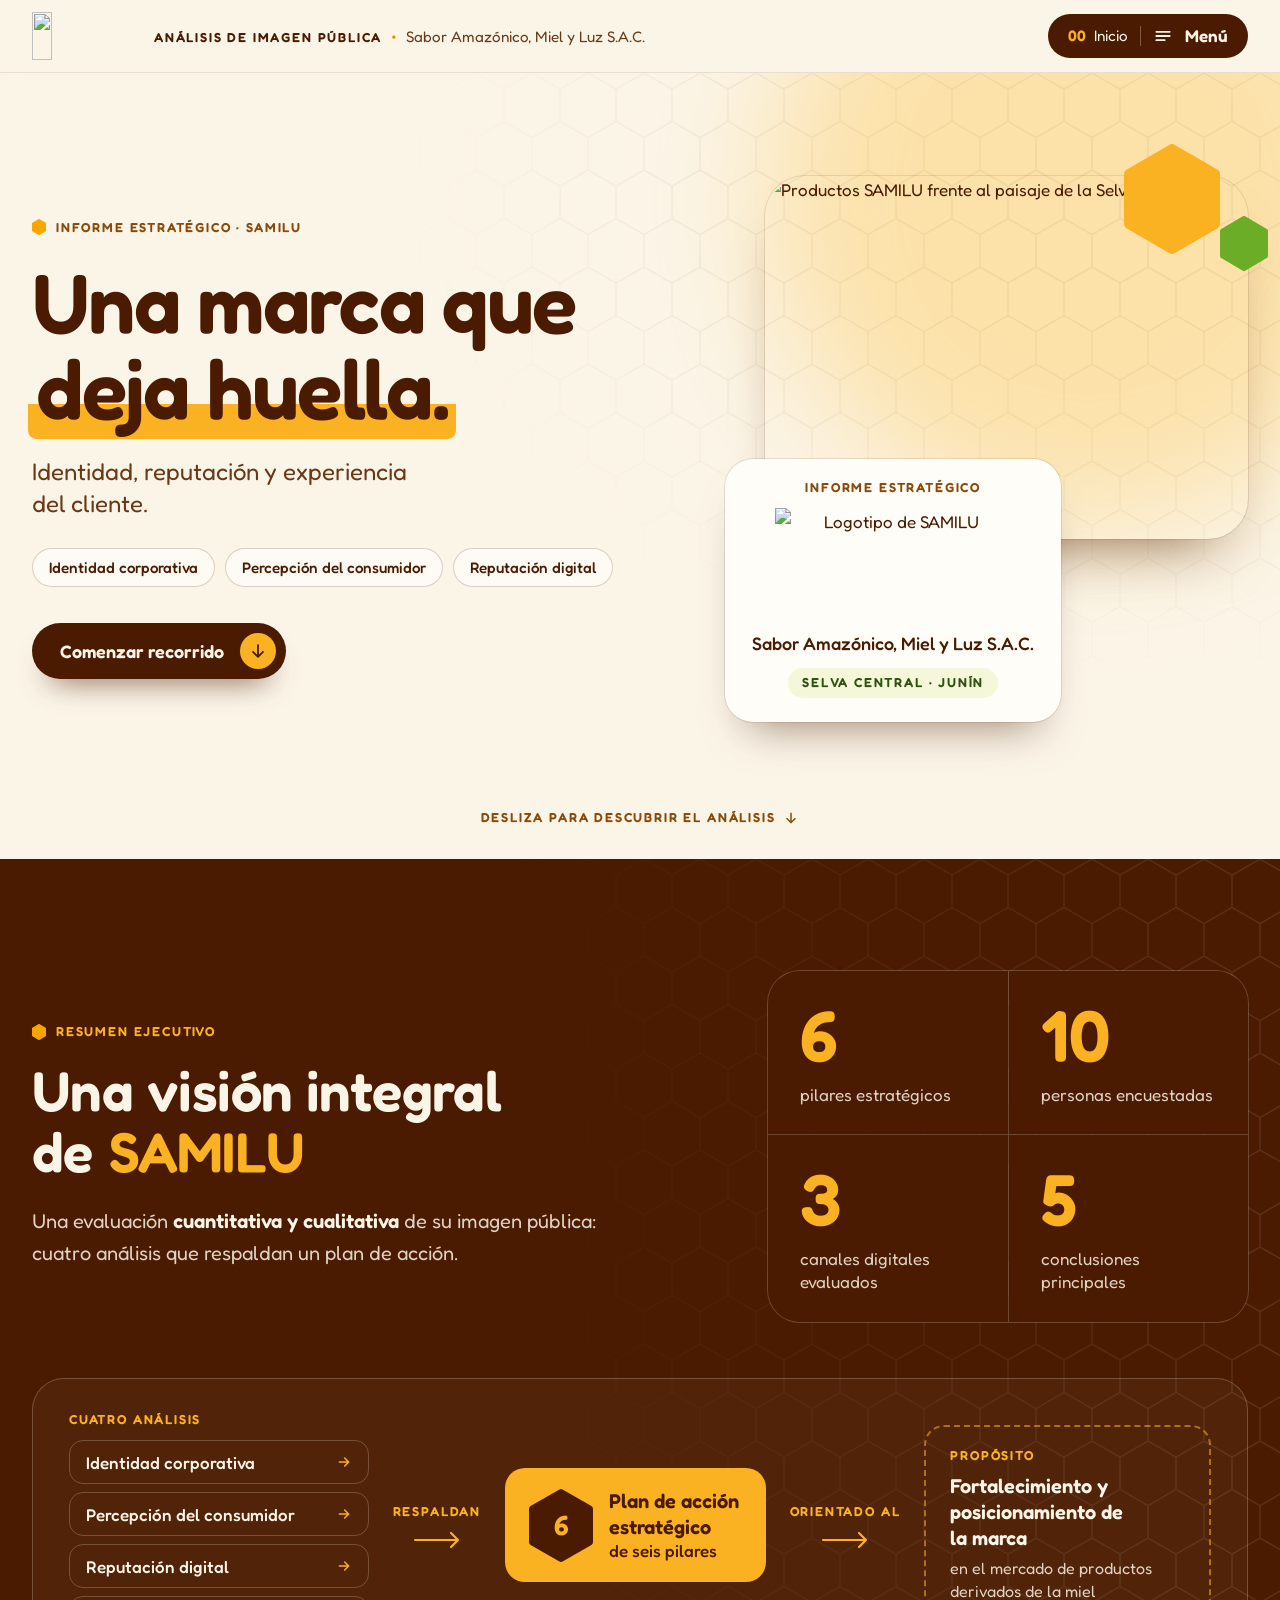
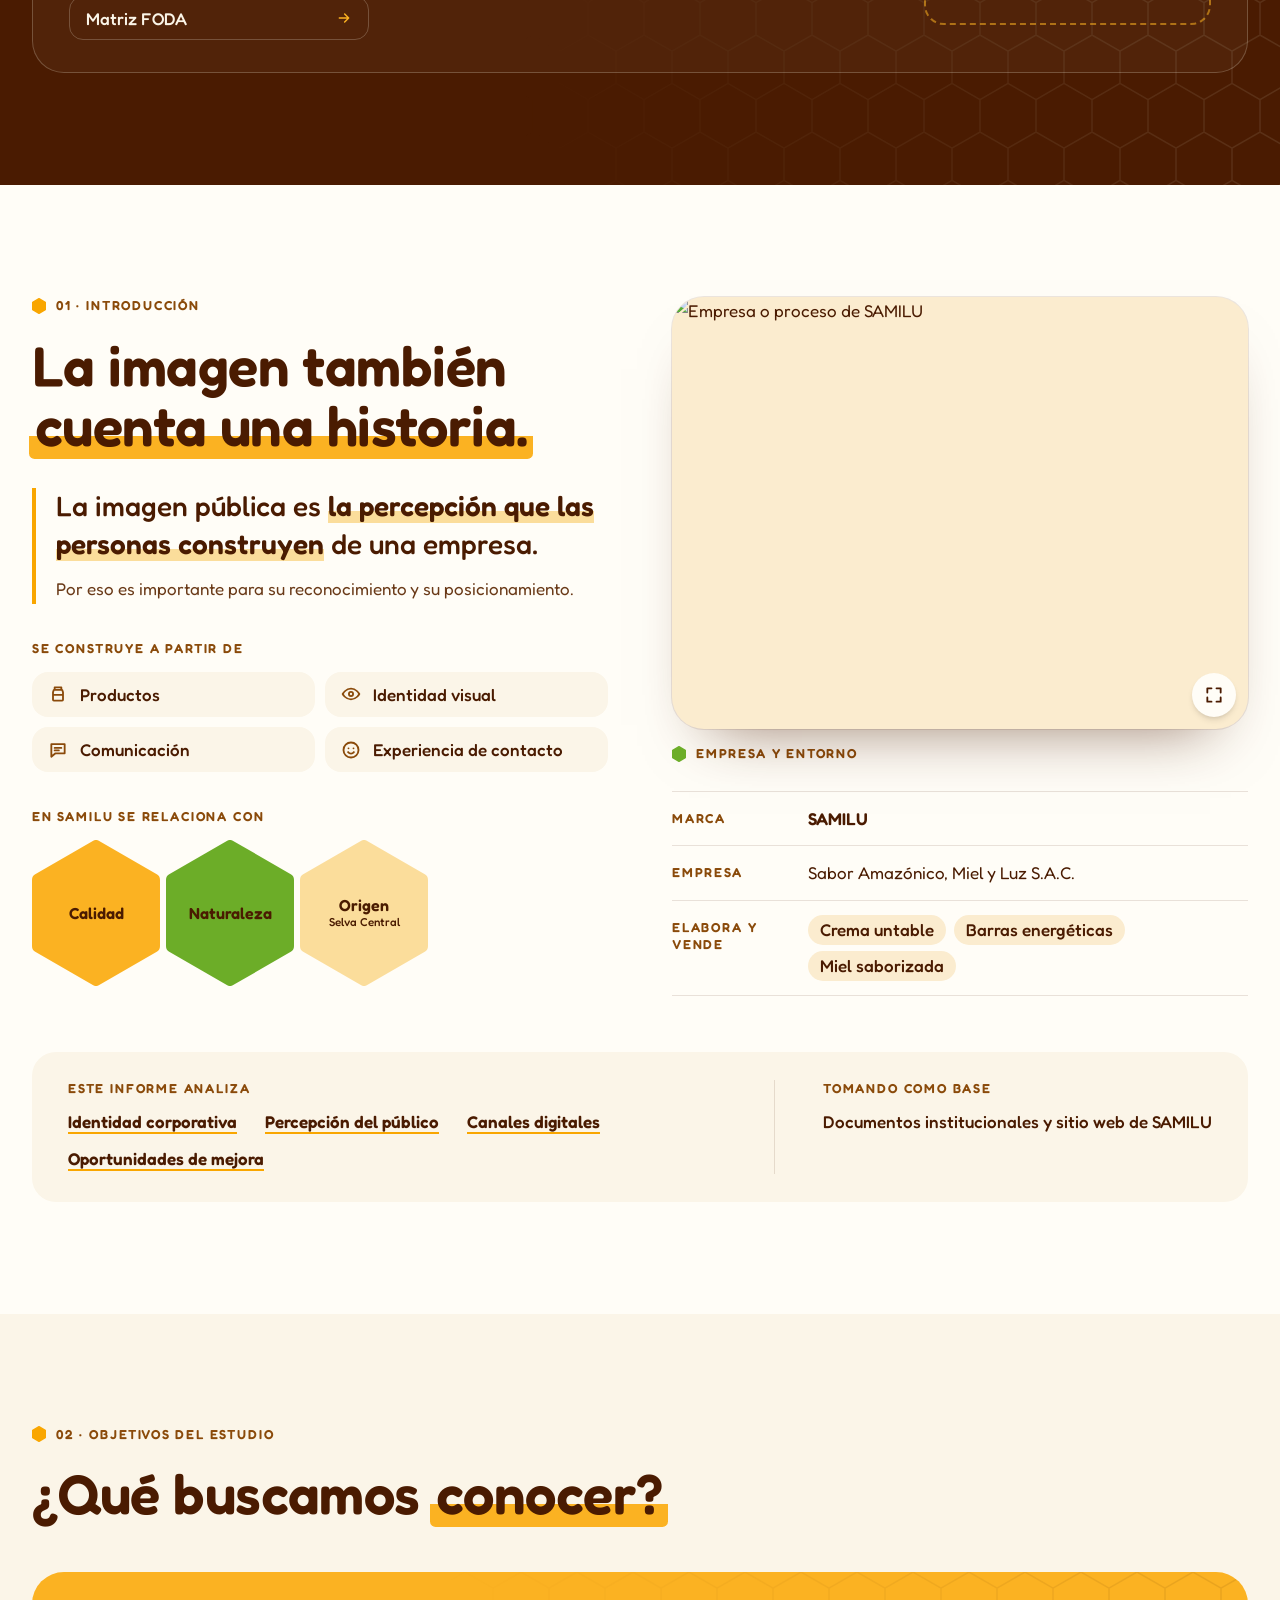
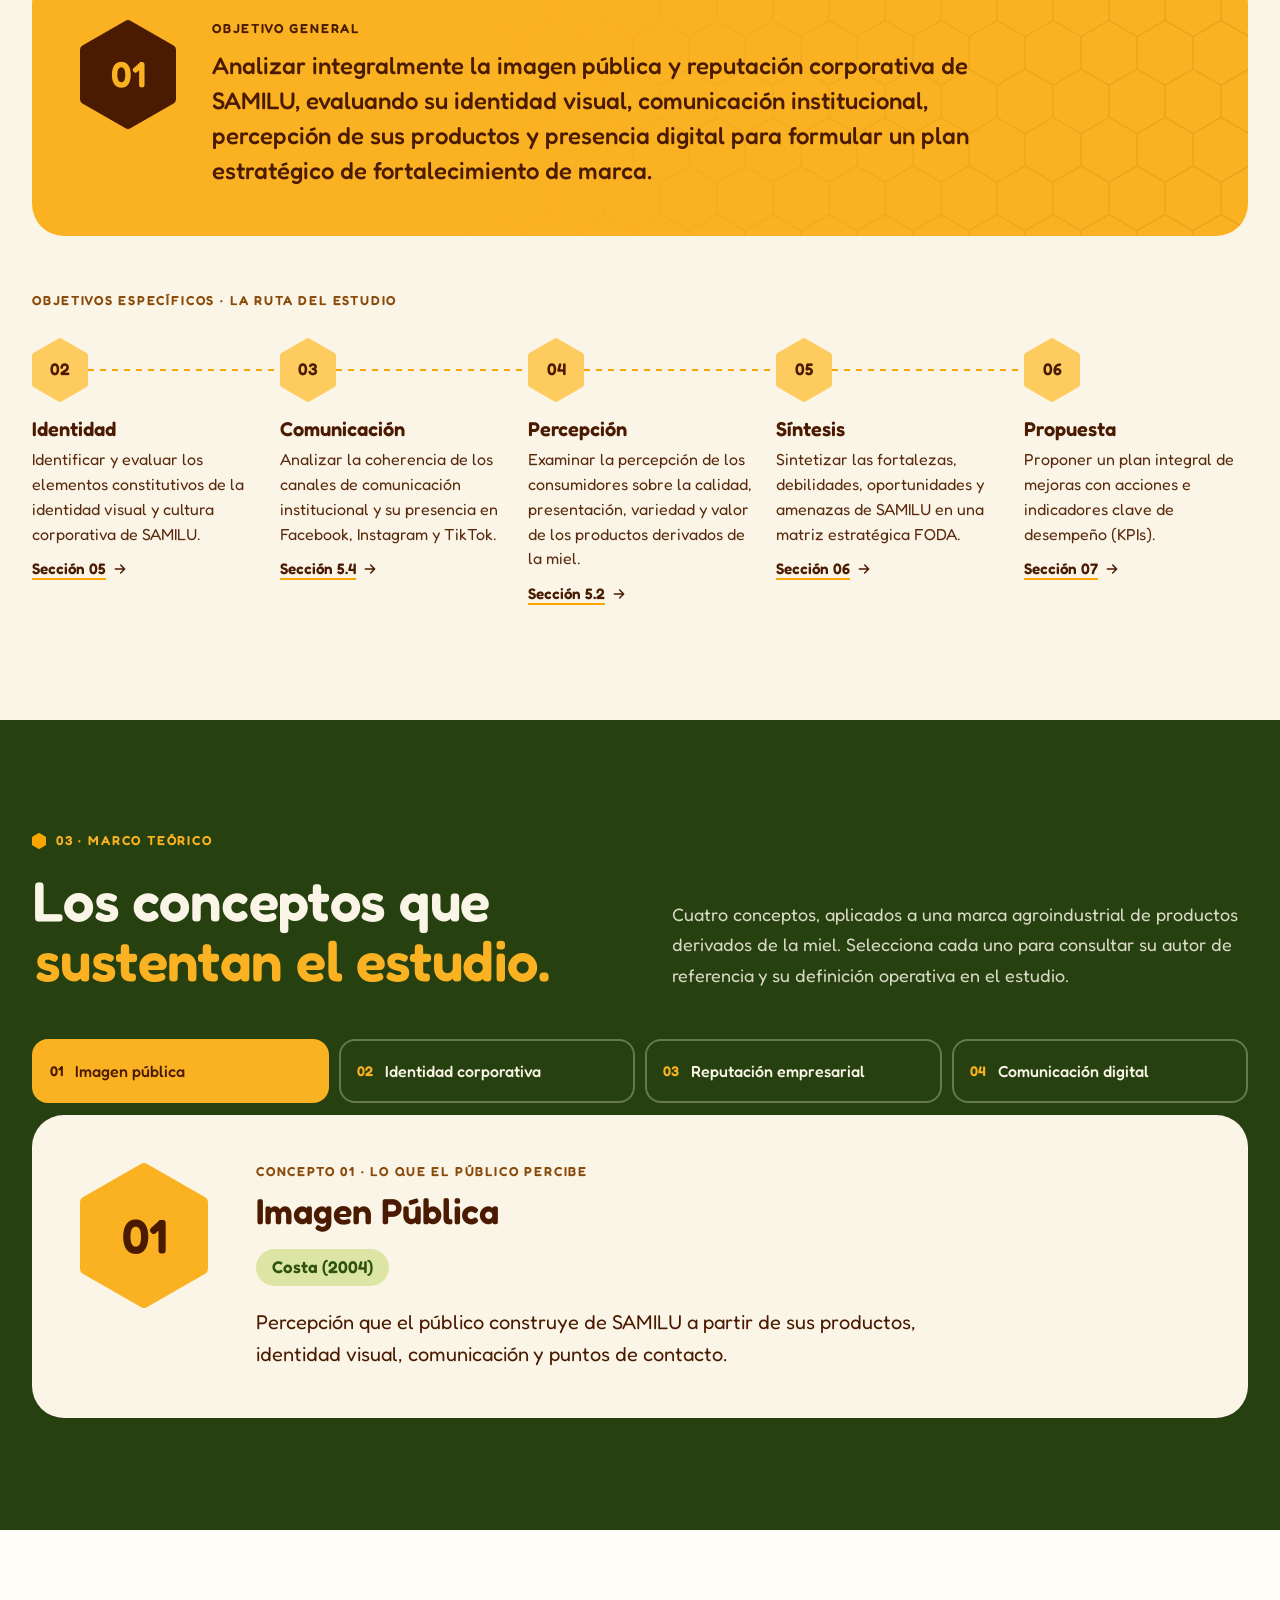
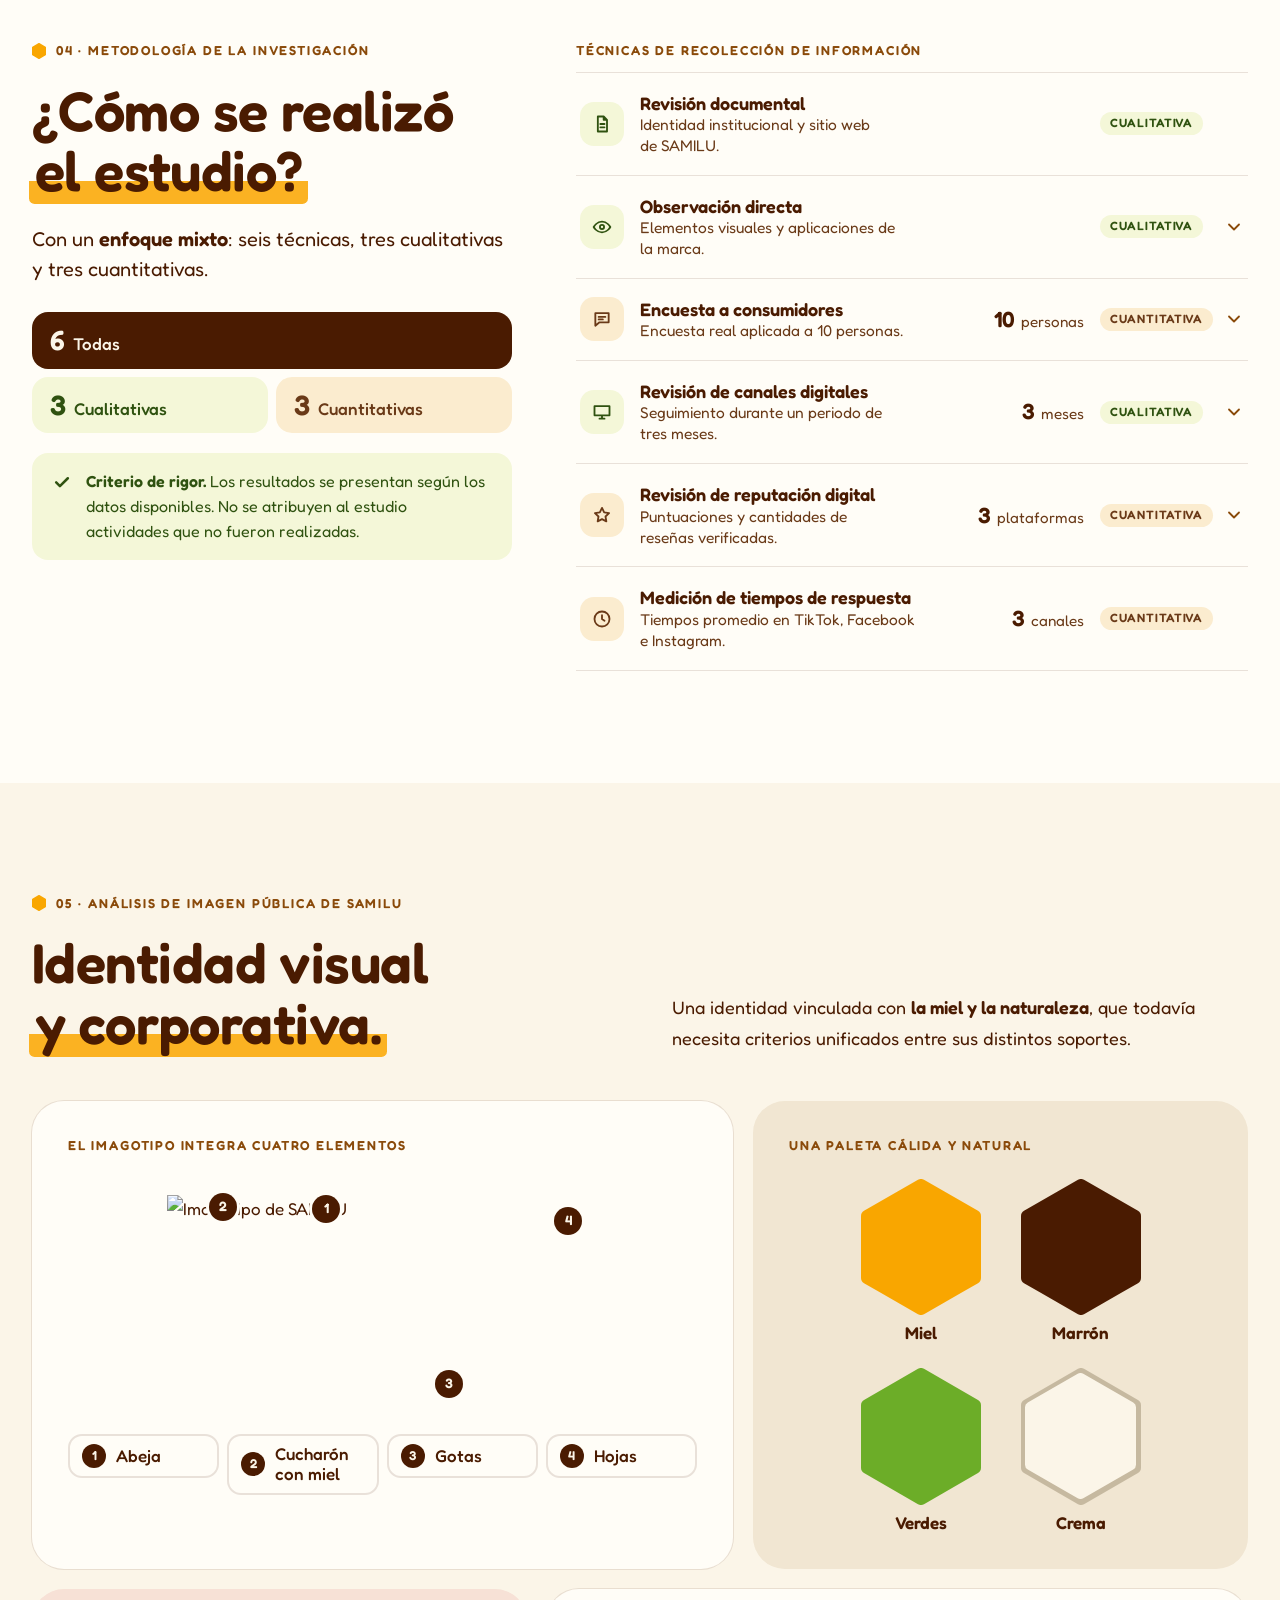
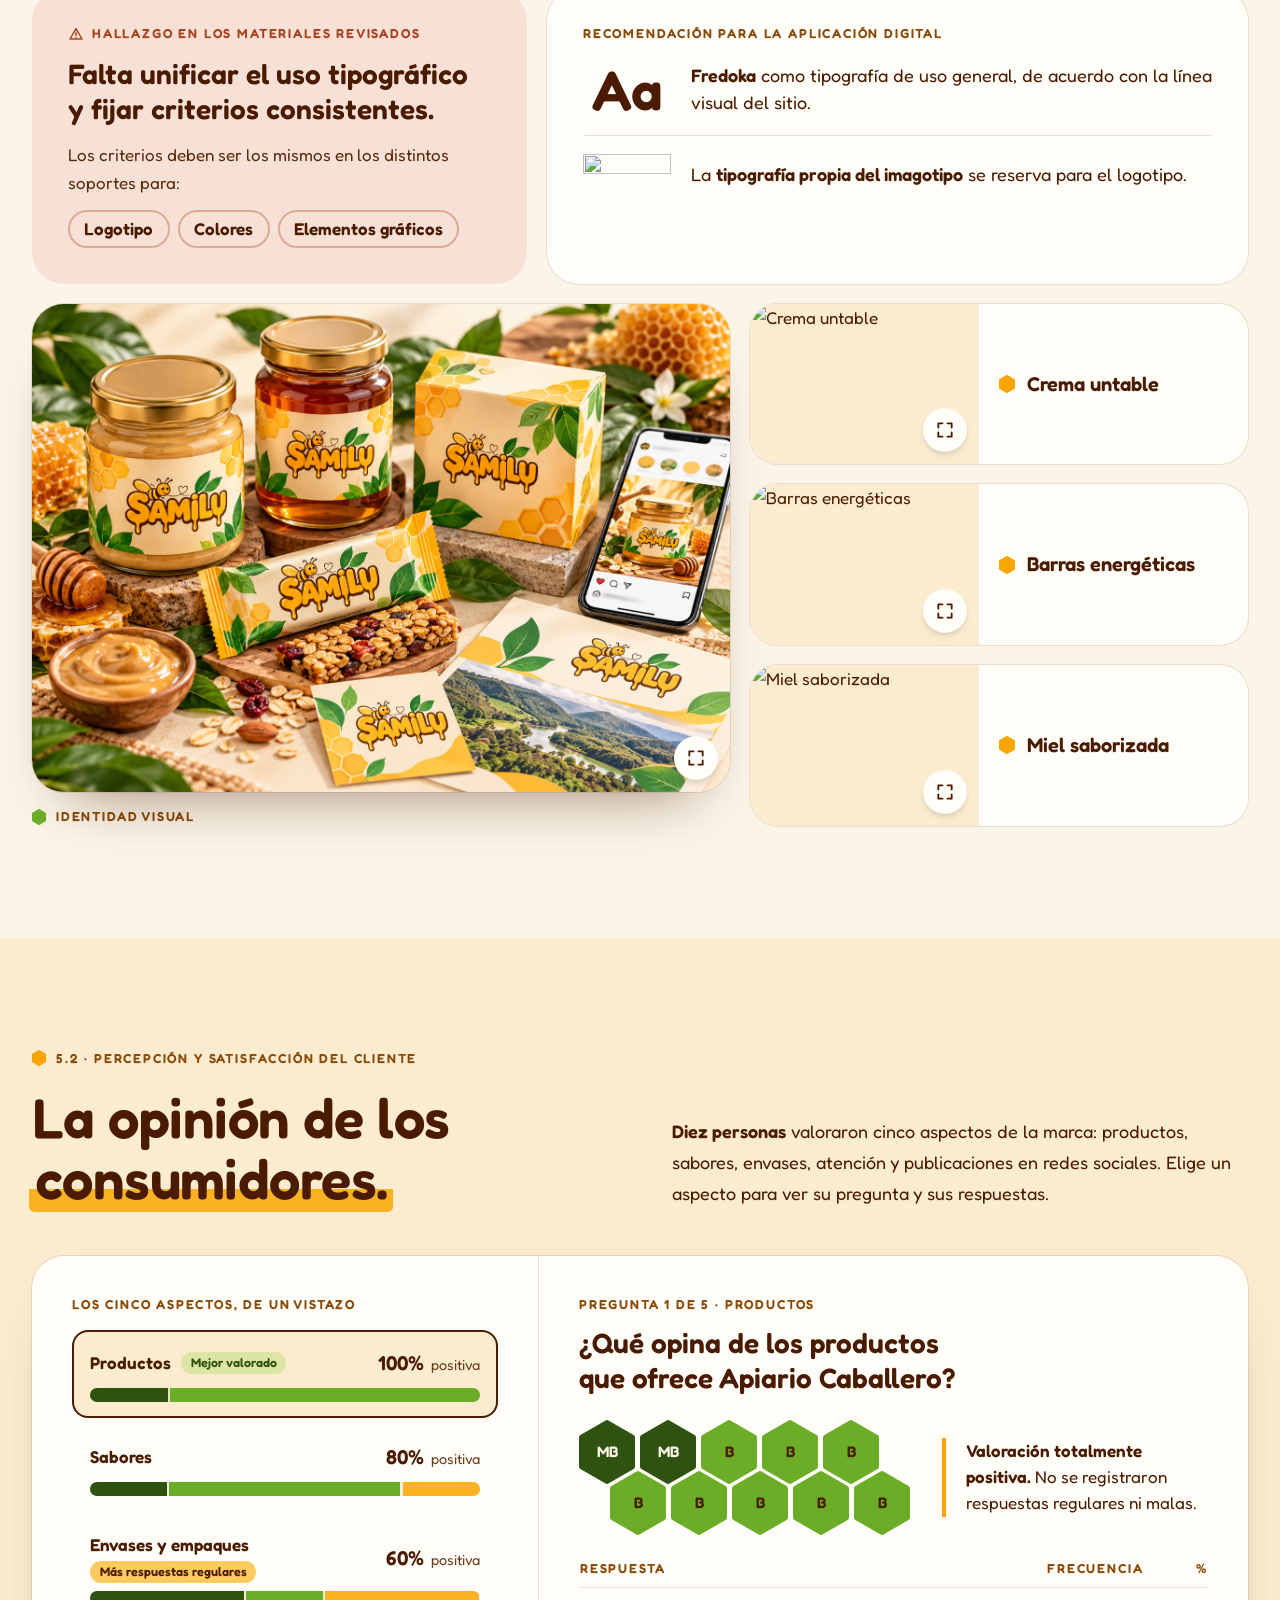
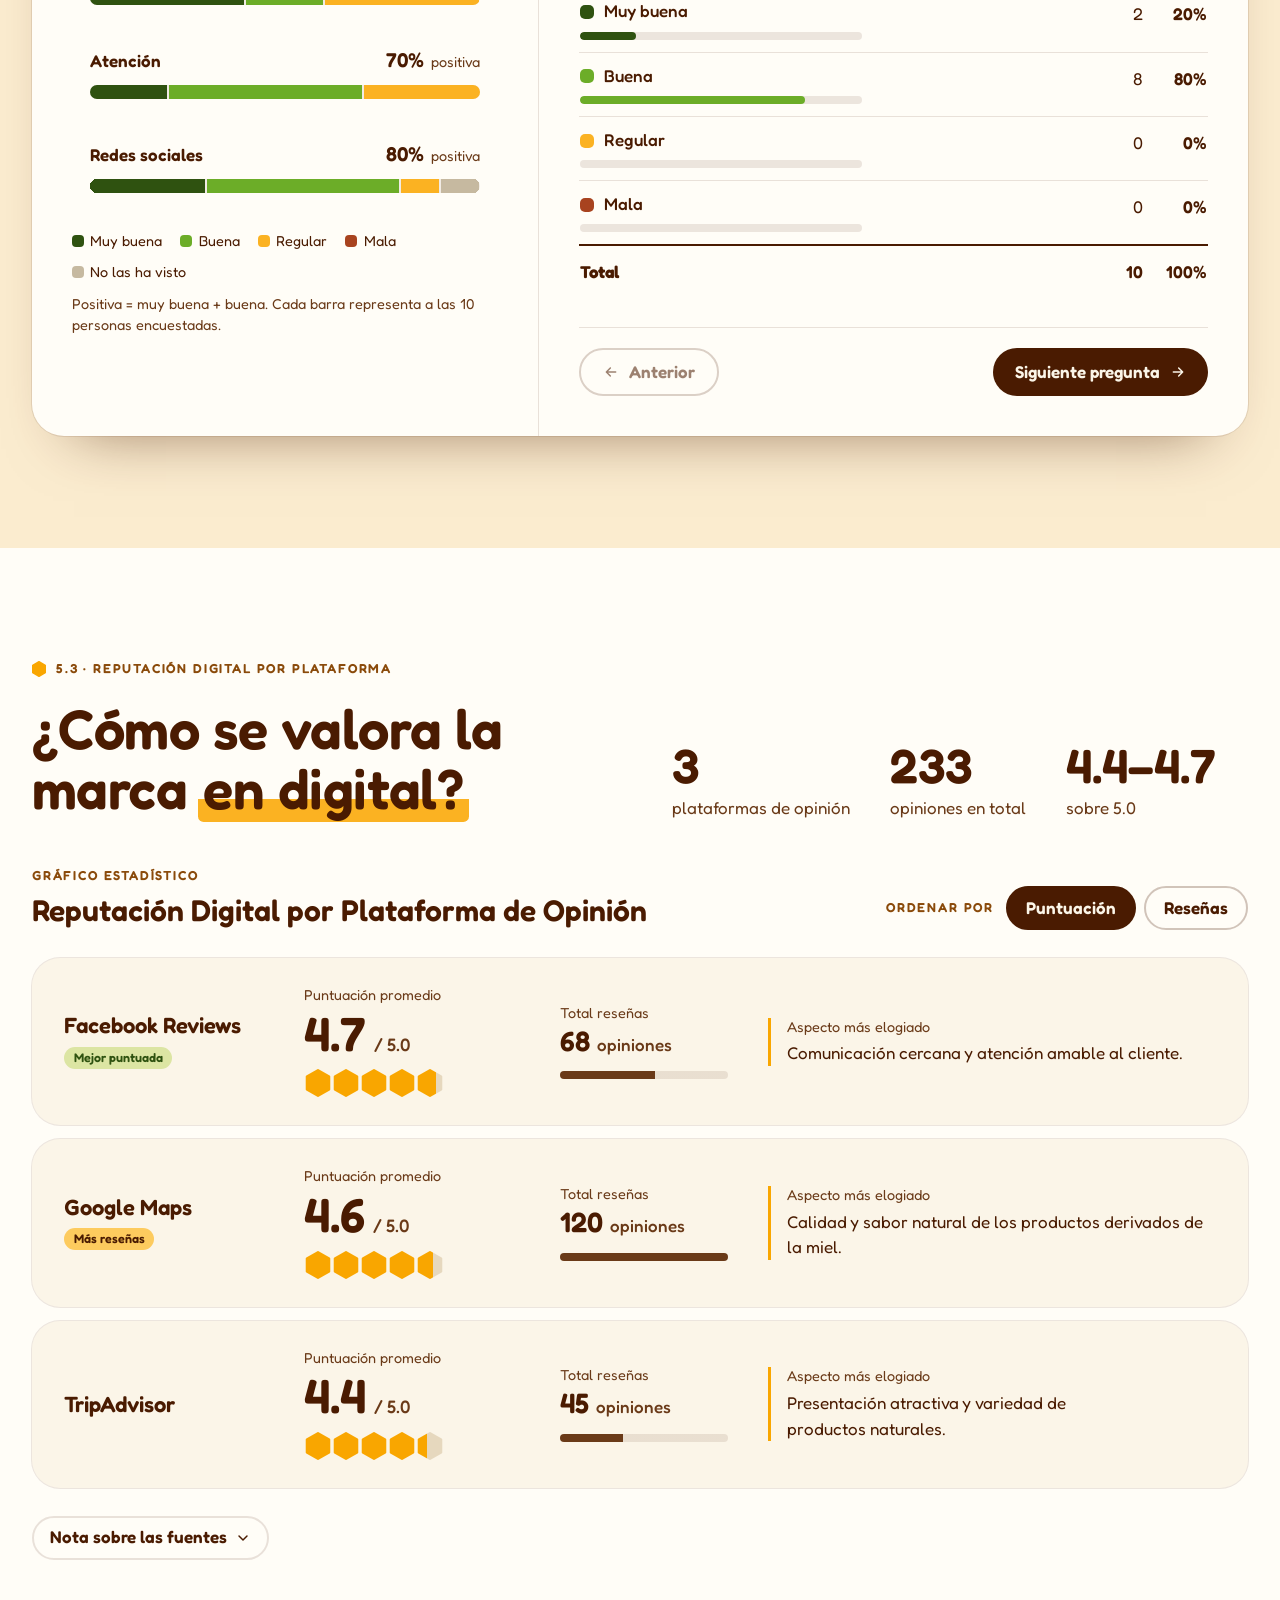
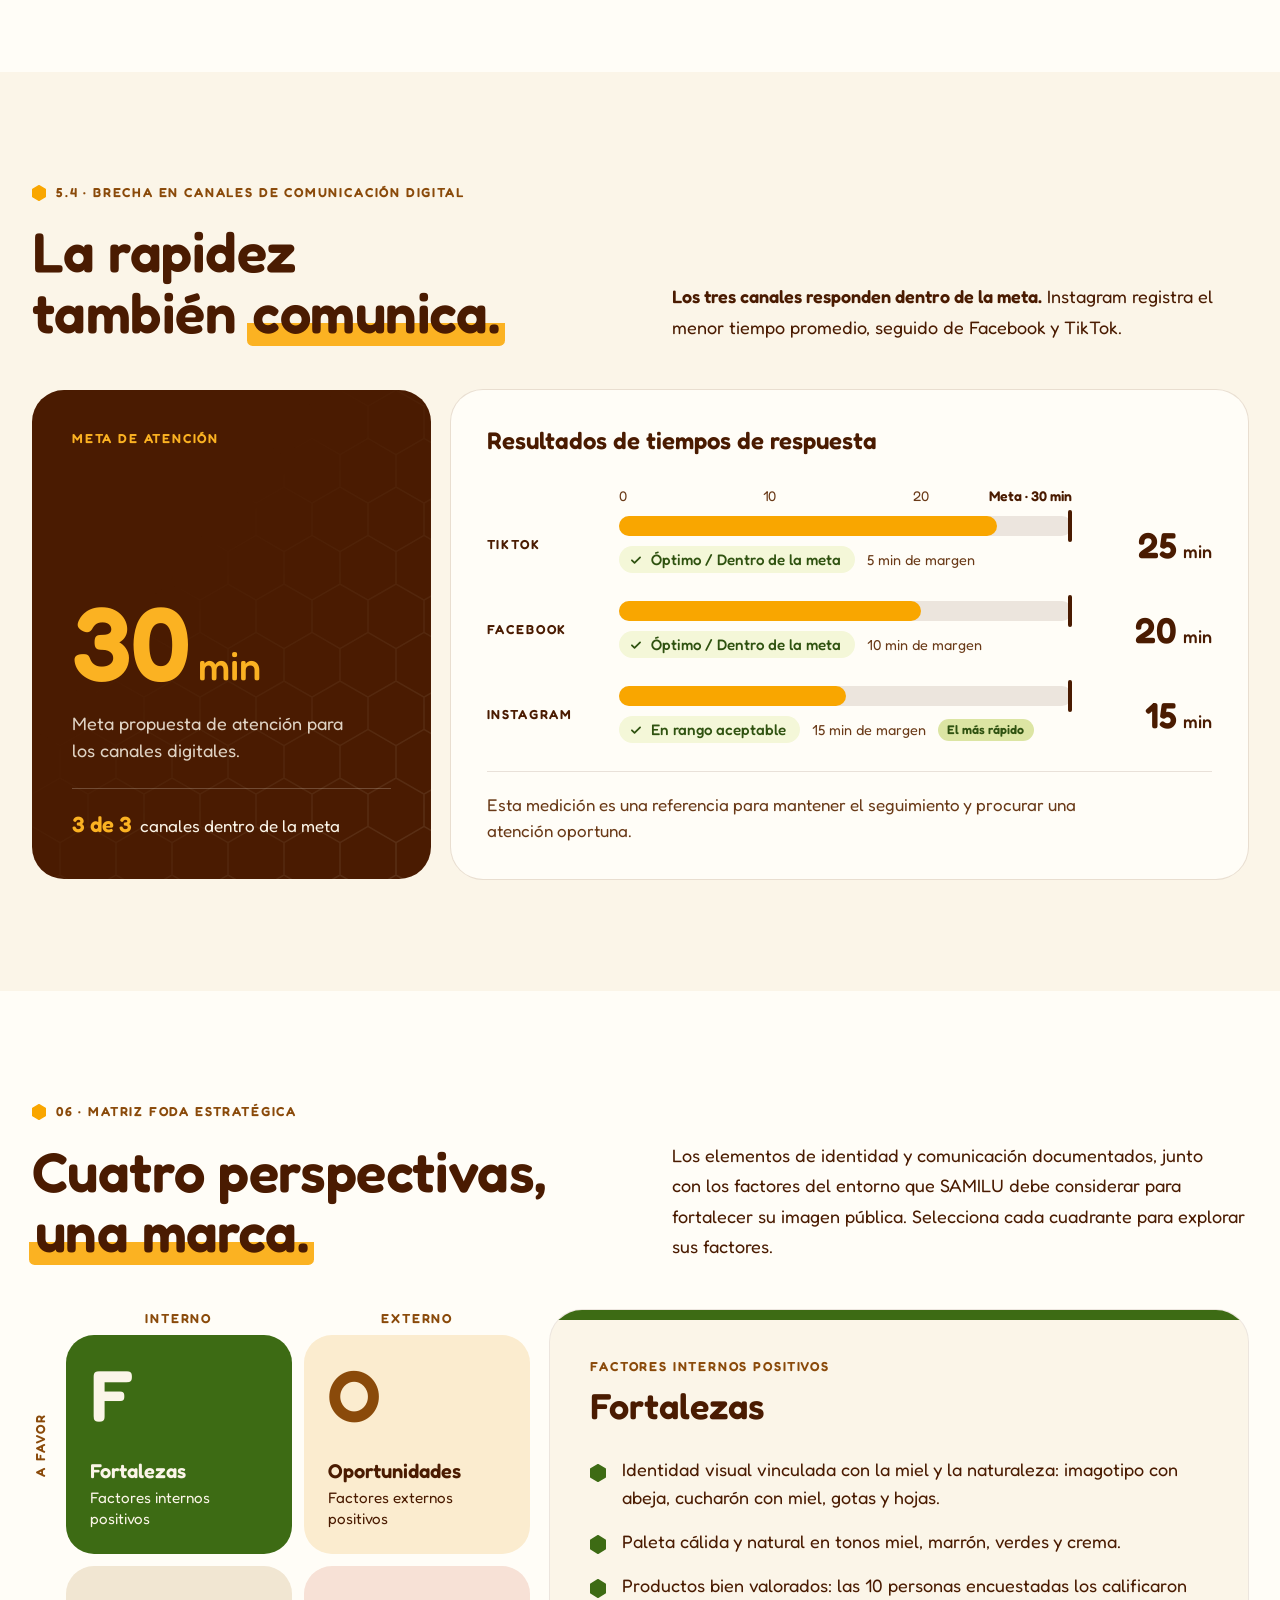
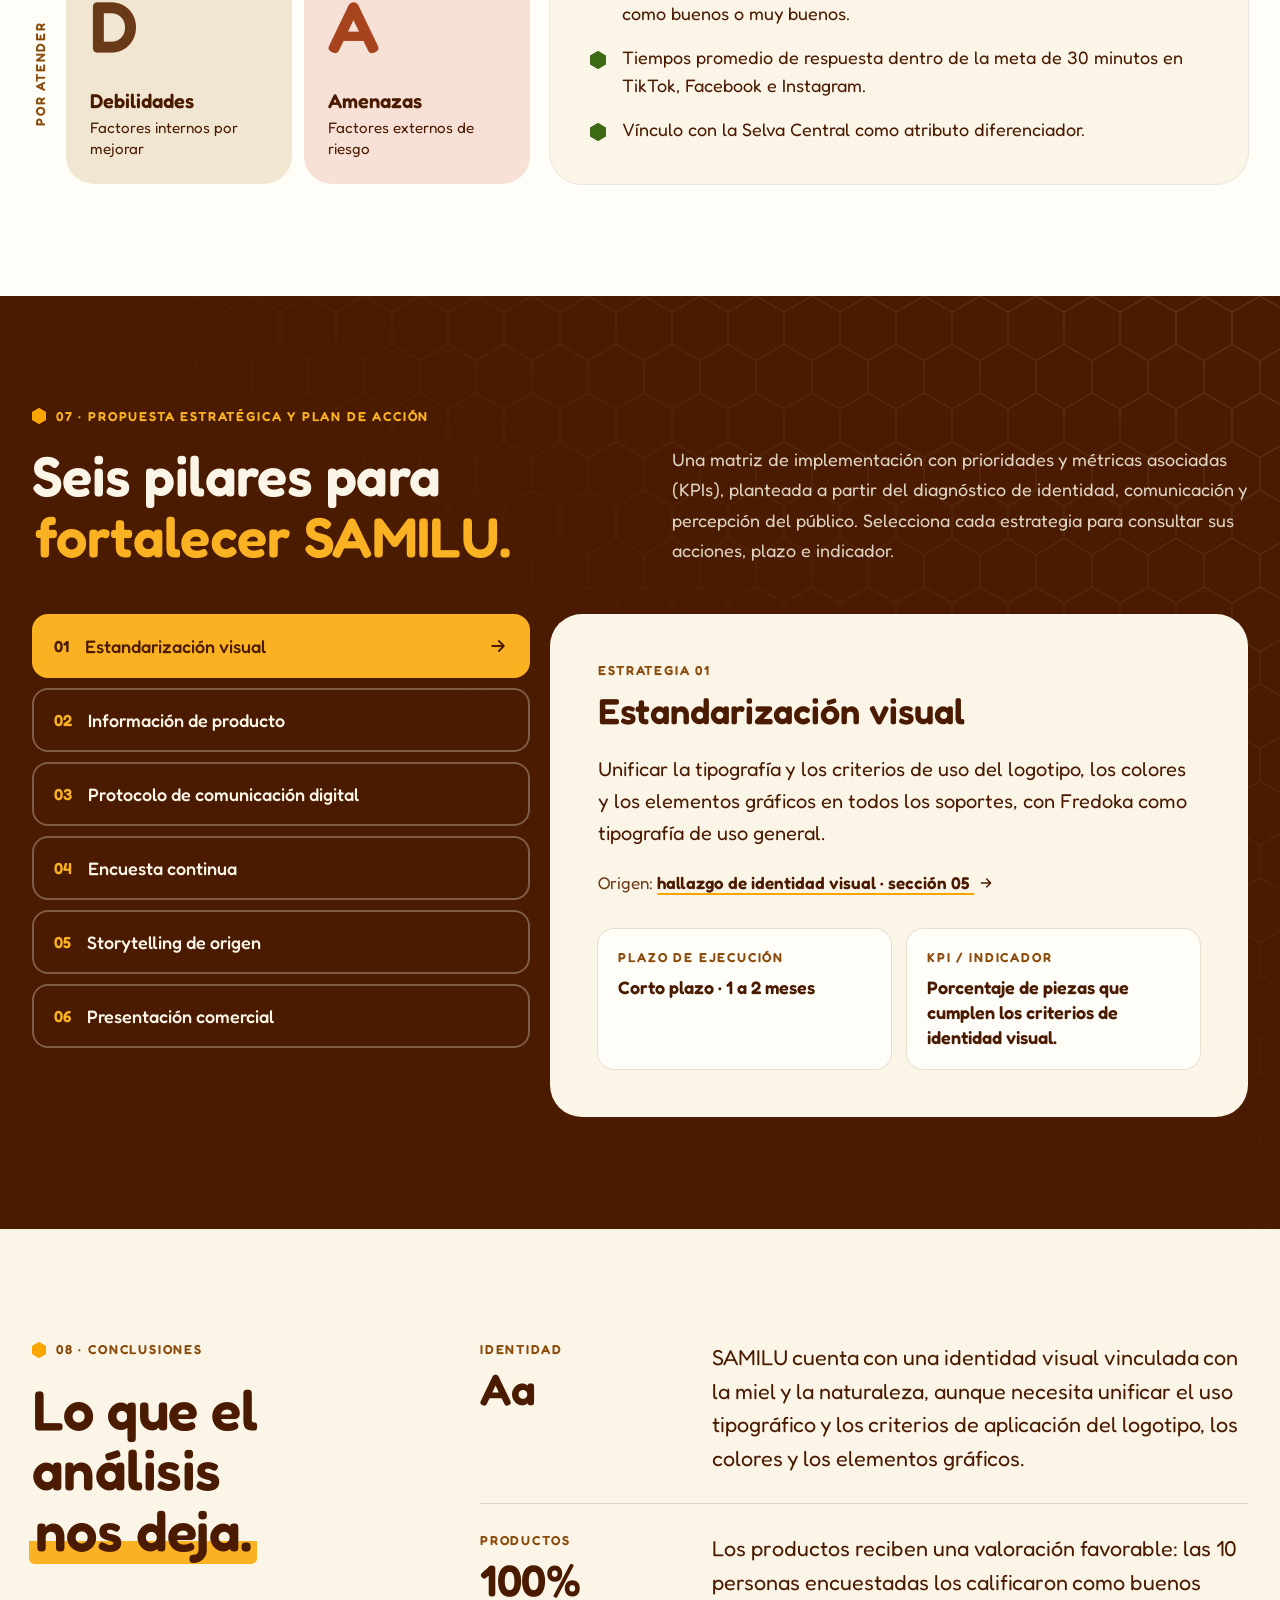
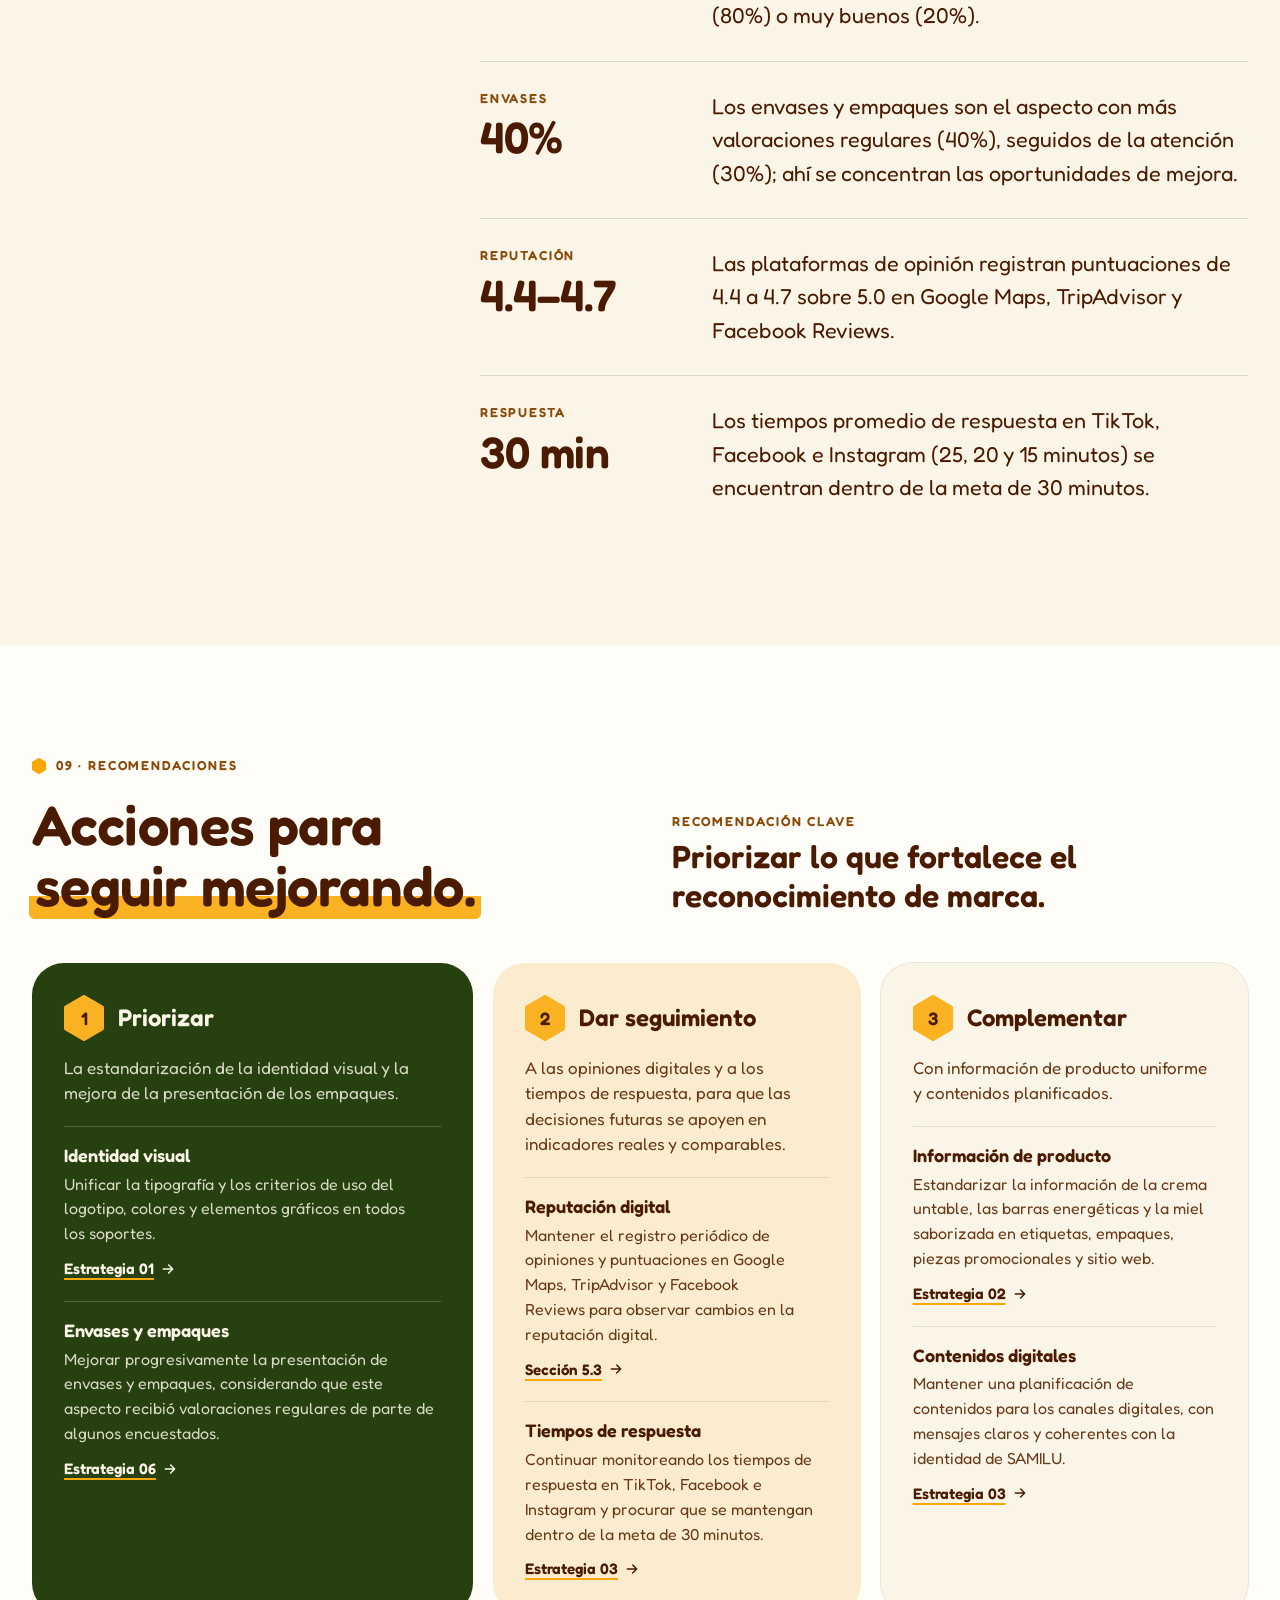
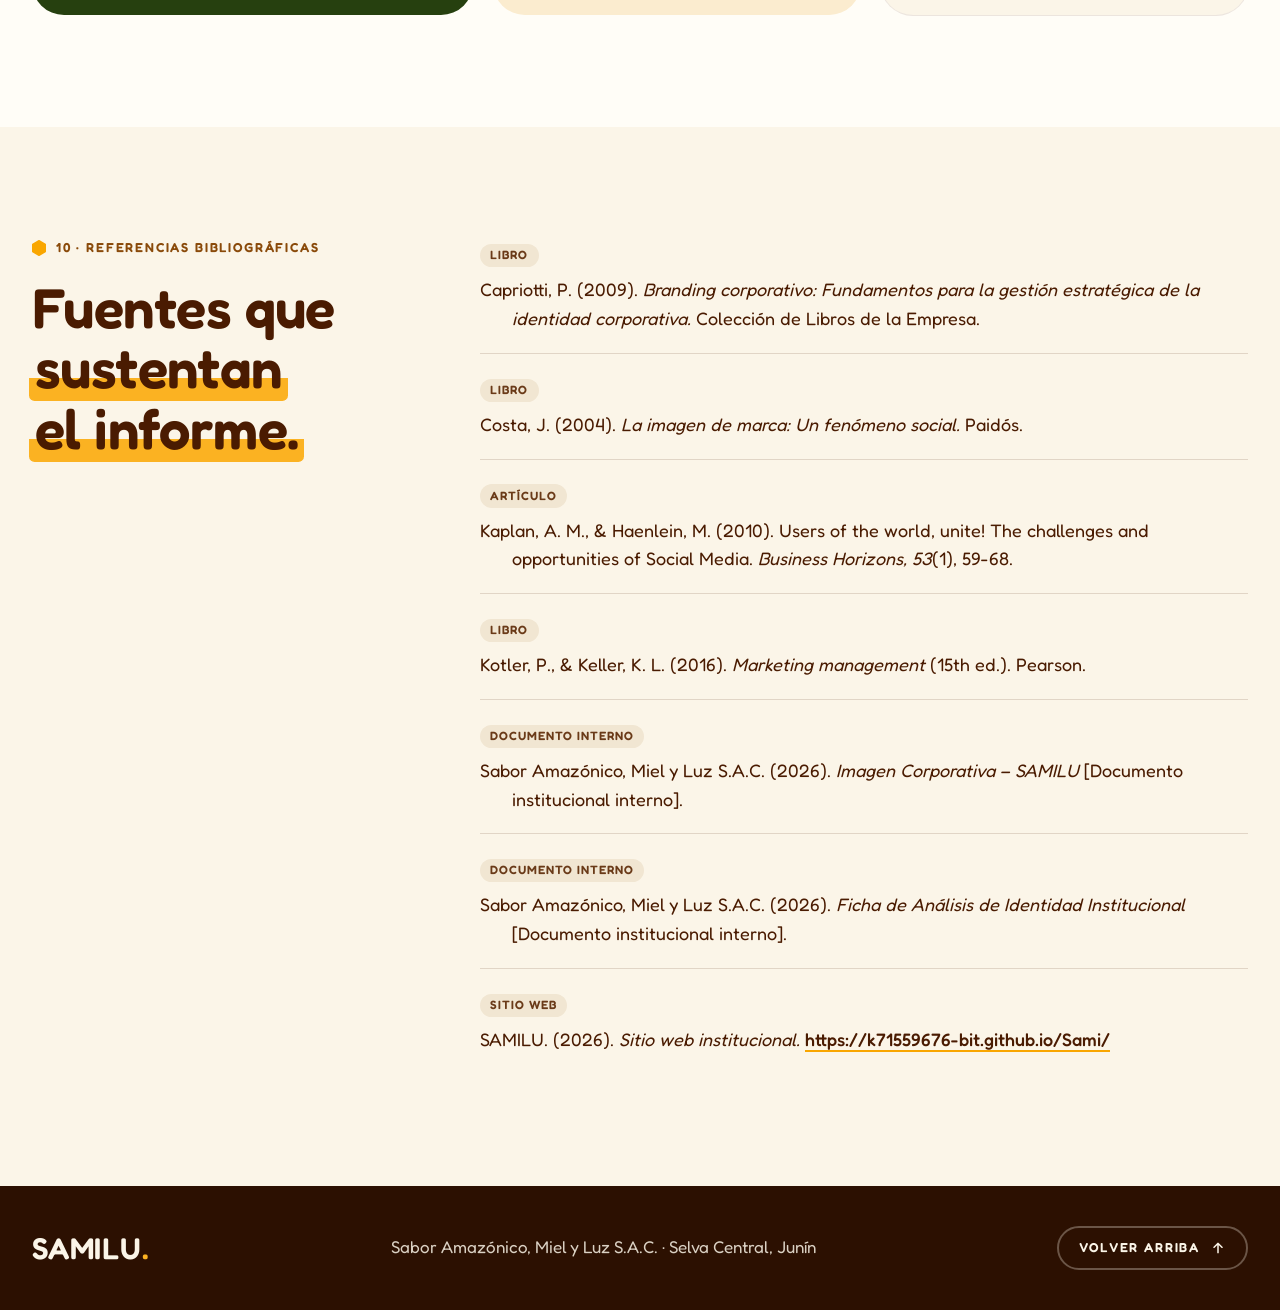
==== analisis-imagen.html @ 80f8cb17 "Add files via upload" ====
<!DOCTYPE html>
<html lang="es">
<head>
  <meta charset="UTF-8">
  <meta name="viewport" content="width=device-width, initial-scale=1.0">
  <meta name="description" content="Análisis de imagen pública de SAMILU">
  <meta name="theme-color" content="#fbf5e8">
  <title>Análisis de Imagen Pública | SAMILU</title>

  <!-- Icono de la pestaña (hexágono de miel) -->
  <link rel="icon" href="data:image/svg+xml,%3Csvg xmlns='http://www.w3.org/2000/svg' viewBox='0 0 100 114'%3E%3Cpolygon points='50,5 95,31 95,83 50,109 5,83 5,31' fill='%23f9a600' stroke='%234a1b01' stroke-width='8' stroke-linejoin='round'/%3E%3C/svg%3E">

  <!-- Tipografía: Fredoka -->
  <link rel="preconnect" href="https://fonts.googleapis.com">
  <link rel="preconnect" href="https://fonts.gstatic.com" crossorigin>
  <link href="https://fonts.googleapis.com/css2?family=Fredoka:wght@400;500;600;700&display=swap" rel="stylesheet">

  <!-- Estilos -->
  <link rel="stylesheet" href="analisis-imagen.css">
</head>

<body>

<!-- =====================================================================
     ICONOS
     Se definen una sola vez y se usan así:
     <svg class="icon" aria-hidden="true"><use href="#i-arrow"/></svg>
====================================================================== -->
<svg class="sprite" aria-hidden="true" xmlns="http://www.w3.org/2000/svg">
  <symbol id="i-arrow" viewBox="0 0 24 24"><path d="M5 12h14M13 6l6 6-6 6"/></symbol>
  <symbol id="i-menu" viewBox="0 0 24 24"><path d="M4 7h16M4 12h16M4 17h10"/></symbol>
  <symbol id="i-close" viewBox="0 0 24 24"><path d="M6 6l12 12M18 6L6 18"/></symbol>
  <symbol id="i-expand" viewBox="0 0 24 24"><path d="M9 4H4v5M15 4h5v5M9 20H4v-5M15 20h5v-5"/></symbol>
  <symbol id="i-check" viewBox="0 0 24 24"><path d="M5 12.5l4.5 4.5L19 7.5"/></symbol>
  <symbol id="i-chevron" viewBox="0 0 24 24"><path d="M6 9l6 6 6-6"/></symbol>
  <symbol id="i-external" viewBox="0 0 24 24"><path d="M8 16L18 6M9 6h9v9"/></symbol>
  <symbol id="i-alert" viewBox="0 0 24 24"><path d="M12 4l9 15.5H3zM12 10v4M12 17h.01"/></symbol>
  <symbol id="i-doc" viewBox="0 0 24 24"><path d="M7 3h7l4 4v14H7zM14 3v4h4M10 12h5M10 16h5"/></symbol>
  <symbol id="i-eye" viewBox="0 0 24 24"><path d="M2 12s3.6-6.5 10-6.5S22 12 22 12s-3.6 6.5-10 6.5S2 12 2 12zM12 9.5a2.5 2.5 0 100 5 2.5 2.5 0 000-5z"/></symbol>
  <symbol id="i-chat" viewBox="0 0 24 24"><path d="M4 5h16v11H9l-5 4zM8 9.5h8M8 12.5h5"/></symbol>
  <symbol id="i-screen" viewBox="0 0 24 24"><path d="M3 5h18v11H3zM9 20h6M12 16v4"/></symbol>
  <symbol id="i-star" viewBox="0 0 24 24"><path d="M12 3.5l2.6 5.4 5.9.8-4.3 4.1 1 5.8L12 16.9l-5.2 2.7 1-5.8-4.3-4.1 5.9-.8z"/></symbol>
  <symbol id="i-clock" viewBox="0 0 24 24"><path d="M12 3a9 9 0 100 18 9 9 0 000-18zM12 7.5V12l3 2"/></symbol>
  <symbol id="i-jar" viewBox="0 0 24 24"><path d="M8 4h8v3H8zM7 7h10l1 3v9a1 1 0 01-1 1H7a1 1 0 01-1-1v-9zM6 13h12"/></symbol>
  <symbol id="i-smile" viewBox="0 0 24 24"><path d="M12 3a9 9 0 100 18 9 9 0 000-18zM8.5 14.5c1 1.2 2.2 1.8 3.5 1.8s2.5-.6 3.5-1.8M9 10h.01M15 10h.01"/></symbol>
</svg>

<a class="skip-link" href="#contenido">Saltar al contenido</a>


<!-- =====================================================================
     ENCABEZADO FIJO
     Logotipo · nombre del informe · sección actual · botón de menú
====================================================================== -->
<header class="header">
  <div class="header__inner">

    <a class="header__logo" href="#inicio" aria-label="SAMILU: ir al inicio del informe">
      <img src="img/logo-samilu.png" alt="" width="480" height="226">
    </a>

    <p class="header__title">
      <span class="label">Análisis de imagen pública</span>
      <span class="header__dot" aria-hidden="true">·</span>
      <span class="header__company">Sabor Amazónico, Miel y Luz S.A.C.</span>
    </p>

    <!-- El número y el nombre de la sección actual los actualiza js/script.js -->
    <button class="header__menu-btn" id="menu-open" type="button" aria-haspopup="dialog" aria-expanded="false" aria-label="Abrir menú. Sección actual: Inicio">
      <span class="header__current">
        <span class="header__current-num" id="current-num">00</span>
        <span class="header__current-label" id="current-label">Inicio</span>
      </span>
      <span class="header__divider" aria-hidden="true"></span>
      <svg class="icon" aria-hidden="true"><use href="#i-menu"/></svg>
      <span class="header__menu-text">Menú</span>
    </button>

  </div>

  <!-- Barra de progreso de lectura -->
  <div class="header__progress" aria-hidden="true">
    <div class="header__progress-bar" id="progress-bar"></div>
  </div>
</header>


<main id="contenido">

<!-- =====================================================================
     PORTADA (BANNER)
====================================================================== -->
<section class="hero" id="inicio" tabindex="-1" aria-labelledby="hero-title">
  <div class="hero__pattern" aria-hidden="true"></div>
  <div class="hero__glow" aria-hidden="true"></div>

  <div class="hero__grid">

    <!-- Texto -->
    <div class="hero__copy">
      <p class="label label--mark hero__enter">Informe estratégico · SAMILU</p>

      <h1 class="hero__title hero__enter" id="hero-title" style="--d: 80ms">
        Una marca que <em>deja huella.</em>
      </h1>

      <p class="hero__lead hero__enter" style="--d: 160ms">
        Identidad, reputación y experiencia del cliente.
      </p>

      <ul class="hero__tags hero__enter" style="--d: 240ms">
        <li><a class="pill" href="#identidad">Identidad corporativa</a></li>
        <li><a class="pill" href="#encuesta">Percepción del consumidor</a></li>
        <li><a class="pill" href="#reputacion">Reputación digital</a></li>
      </ul>

      <div class="hero__actions hero__enter" style="--d: 320ms">
        <a class="hero__cta" href="#contexto">
          Comenzar recorrido
          <span class="hero__cta-icon"><svg class="icon icon--down" aria-hidden="true"><use href="#i-arrow"/></svg></span>
        </a>
      </div>
    </div>

    <!-- Composición: fotografía + etiqueta de marca -->
    <div class="hero__visual hero__enter" style="--d: 280ms">
      <span class="hex hero__hex hero__hex--honey" aria-hidden="true"></span>
      <span class="hex hero__hex hero__hex--leaf" aria-hidden="true"></span>

      <div class="hero__photo">
        <img src="img/hero-selva.jpg"
             alt="Productos SAMILU frente al paisaje de la Selva Central"
             width="1100" height="820" fetchpriority="high">
      </div>

      <div class="brand-card hero__card">
        <p class="label brand-card__label">Informe estratégico</p>
        <img class="brand-card__logo" src="img/logo-samilu.png" alt="Logotipo de SAMILU" width="480" height="226">
        <p class="brand-card__company">Sabor Amazónico, Miel y Luz S.A.C.</p>
        <p class="label brand-card__place">Selva Central · Junín</p>
      </div>
    </div>

  </div>

  <p class="label hero__hint">
    Desliza para descubrir el análisis
    <svg class="icon icon--sm icon--down" aria-hidden="true"><use href="#i-arrow"/></svg>
  </p>
</section>


<!-- =====================================================================
     RESUMEN EJECUTIVO
     Diagrama: cuatro análisis → un plan → un propósito
====================================================================== -->
<section class="executive on-dark" aria-labelledby="resumen-title">
  <div class="executive__pattern" aria-hidden="true"></div>

  <div class="container executive__inner">

    <div class="executive__head">
      <div class="executive__intro" data-reveal>
        <p class="label label--mark">Resumen ejecutivo</p>
        <h2 class="title" id="resumen-title">Una visión integral de <em>SAMILU</em></h2>
        <p class="executive__lead">
          Una evaluación <strong>cuantitativa y cualitativa</strong> de su imagen pública:
          cuatro análisis que respaldan un plan de acción.
        </p>
      </div>

      <!-- Cifras del informe -->
      <dl class="executive__stats" data-reveal>
        <div class="stat"><dt>pilares estratégicos</dt><dd>6</dd></div>
        <div class="stat"><dt>personas encuestadas</dt><dd>10</dd></div>
        <div class="stat"><dt>canales digitales evaluados</dt><dd>3</dd></div>
        <div class="stat"><dt>conclusiones principales</dt><dd>5</dd></div>
      </dl>
    </div>

    <!-- Cómo se relacionan las partes del informe -->
    <div class="flow" data-reveal>

      <div class="flow__stage">
        <p class="label flow__label">Cuatro análisis</p>
        <ul class="flow__inputs">
          <li><a href="#identidad"><span>Identidad corporativa</span><svg class="icon icon--sm" aria-hidden="true"><use href="#i-arrow"/></svg></a></li>
          <li><a href="#encuesta"><span>Percepción del consumidor</span><svg class="icon icon--sm" aria-hidden="true"><use href="#i-arrow"/></svg></a></li>
          <li><a href="#reputacion"><span>Reputación digital</span><svg class="icon icon--sm" aria-hidden="true"><use href="#i-arrow"/></svg></a></li>
          <li><a href="#foda"><span>Matriz FODA</span><svg class="icon icon--sm" aria-hidden="true"><use href="#i-arrow"/></svg></a></li>
        </ul>
      </div>

      <p class="flow__link"><span>respaldan</span></p>

      <a class="flow__plan" href="#plan">
        <span class="hex flow__plan-hex">6</span>
        <span class="flow__plan-text">
          <strong>Plan de acción estratégico</strong>
          <span>de seis pilares</span>
        </span>
      </a>

      <p class="flow__link"><span>orientado al</span></p>

      <div class="flow__goal">
        <p class="label flow__label">Propósito</p>
        <p class="flow__goal-text">
          Fortalecimiento y posicionamiento de la marca
          <span>en el mercado de productos derivados de la miel</span>
        </p>
      </div>

    </div>

  </div>
</section>


<!-- =====================================================================
     01 · INTRODUCCIÓN
====================================================================== -->
<section class="section section--paper" id="contexto" tabindex="-1" aria-labelledby="contexto-title">
  <div class="container">

    <div class="intro__grid">

      <!-- Columna de texto -->
      <div class="intro__text" data-reveal>
        <p class="label label--mark">01 · Introducción</p>
        <h2 class="title" id="contexto-title">La imagen también <em>cuenta una historia.</em></h2>

        <!-- Idea central -->
        <blockquote class="intro__quote">
          <p>La imagen pública es <strong>la percepción que las personas construyen</strong> de una empresa.</p>
          <footer>Por eso es importante para su reconocimiento y su posicionamiento.</footer>
        </blockquote>

        <!-- De dónde nace esa percepción -->
        <div class="intro__sources">
          <h3 class="label">Se construye a partir de</h3>
          <ul class="source-list">
            <li><svg class="icon" aria-hidden="true"><use href="#i-jar"/></svg>Productos</li>
            <li><svg class="icon" aria-hidden="true"><use href="#i-eye"/></svg>Identidad visual</li>
            <li><svg class="icon" aria-hidden="true"><use href="#i-chat"/></svg>Comunicación</li>
            <li><svg class="icon" aria-hidden="true"><use href="#i-smile"/></svg>Experiencia de contacto</li>
          </ul>
        </div>

        <!-- Con qué se relaciona en el caso de SAMILU -->
        <div class="intro__values">
          <h3 class="label">En SAMILU se relaciona con</h3>
          <ul class="value-cells">
            <li><span class="hex value-cells__hex">Calidad</span></li>
            <li><span class="hex value-cells__hex">Naturaleza</span></li>
            <li><span class="hex value-cells__hex">Origen<small>Selva Central</small></span></li>
          </ul>
        </div>
      </div>

      <!-- Columna visual: fotografía + ficha de la marca -->
      <div class="intro__visual" data-reveal>
        <figure class="figure">
          <button class="zoom figure__frame figure__frame--4x3" type="button" data-zoom data-caption="Empresa y entorno">
            <img src="img/empresa-entorno.jpg"
                 alt="Empresa o proceso de SAMILU" width="960" height="643" loading="lazy">
            <span class="zoom__badge" aria-hidden="true"><svg class="icon"><use href="#i-expand"/></svg></span>
          </button>
          <figcaption class="label label--mark label--leaf figure__caption">Empresa y entorno</figcaption>
        </figure>

        <dl class="brand-sheet">
          <div>
            <dt>Marca</dt>
            <dd><strong>SAMILU</strong></dd>
          </div>
          <div>
            <dt>Empresa</dt>
            <dd>Sabor Amazónico, Miel y Luz S.A.C.</dd>
          </div>
          <div>
            <dt>Elabora y vende</dt>
            <dd>
              <ul class="brand-sheet__products">
                <li>Crema untable</li>
                <li>Barras energéticas</li>
                <li>Miel saborizada</li>
              </ul>
            </dd>
          </div>
        </dl>
      </div>

    </div>

    <!-- Alcance del informe -->
    <div class="scope" data-reveal>
      <div class="scope__block">
        <h3 class="label">Este informe analiza</h3>
        <ul class="scope__links">
          <li><a href="#identidad">Identidad corporativa</a></li>
          <li><a href="#encuesta">Percepción del público</a></li>
          <li><a href="#comunicacion">Canales digitales</a></li>
          <li><a href="#foda">Oportunidades de mejora</a></li>
        </ul>
      </div>
      <div class="scope__block scope__block--sources">
        <h3 class="label">Tomando como base</h3>
        <p>Documentos institucionales y sitio web de SAMILU</p>
      </div>
    </div>

  </div>
</section>


<!-- =====================================================================
     02 · OBJETIVOS DEL ESTUDIO
     Un objetivo general + cinco específicos presentados como una ruta
====================================================================== -->
<section class="section section--cream" id="objetivos" tabindex="-1" aria-labelledby="objetivos-title">
  <div class="container">

    <p class="label label--mark">02 · Objetivos del estudio</p>
    <h2 class="title" id="objetivos-title">¿Qué buscamos <em>conocer?</em></h2>

    <!-- Objetivo general -->
    <div class="goal-main" data-reveal>
      <div class="goal-main__pattern" aria-hidden="true"></div>
      <div class="goal-main__inner">
        <span class="hex goal-main__hex">01</span>
        <div>
          <p class="label">Objetivo general</p>
          <p class="goal-main__text">
            Analizar integralmente la imagen pública y reputación corporativa de SAMILU, evaluando su
            identidad visual, comunicación institucional, percepción de sus productos y presencia digital
            para formular un plan estratégico de fortalecimiento de marca.
          </p>
        </div>
      </div>
    </div>

    <!-- Objetivos específicos: la ruta del estudio -->
    <div class="route" data-reveal>
      <h3 class="label route__title">Objetivos específicos · la ruta del estudio</h3>

      <ol class="route__steps">
        <li class="route__step">
          <span class="hex route__hex">02</span>
          <h4>Identidad</h4>
          <p>Identificar y evaluar los elementos constitutivos de la identidad visual y cultura corporativa de SAMILU.</p>
          <a class="text-link" href="#identidad">Sección 05 <svg class="icon icon--sm" aria-hidden="true"><use href="#i-arrow"/></svg></a>
        </li>
        <li class="route__step">
          <span class="hex route__hex">03</span>
          <h4>Comunicación</h4>
          <p>Analizar la coherencia de los canales de comunicación institucional y su presencia en Facebook, Instagram y TikTok.</p>
          <a class="text-link" href="#comunicacion">Sección 5.4 <svg class="icon icon--sm" aria-hidden="true"><use href="#i-arrow"/></svg></a>
        </li>
        <li class="route__step">
          <span class="hex route__hex">04</span>
          <h4>Percepción</h4>
          <p>Examinar la percepción de los consumidores sobre la calidad, presentación, variedad y valor de los productos derivados de la miel.</p>
          <a class="text-link" href="#encuesta">Sección 5.2 <svg class="icon icon--sm" aria-hidden="true"><use href="#i-arrow"/></svg></a>
        </li>
        <li class="route__step">
          <span class="hex route__hex">05</span>
          <h4>Síntesis</h4>
          <p>Sintetizar las fortalezas, debilidades, oportunidades y amenazas de SAMILU en una matriz estratégica FODA.</p>
          <a class="text-link" href="#foda">Sección 06 <svg class="icon icon--sm" aria-hidden="true"><use href="#i-arrow"/></svg></a>
        </li>
        <li class="route__step">
          <span class="hex route__hex">06</span>
          <h4>Propuesta</h4>
          <p>Proponer un plan integral de mejoras con acciones e indicadores clave de desempeño (KPIs).</p>
          <a class="text-link" href="#plan">Sección 07 <svg class="icon icon--sm" aria-hidden="true"><use href="#i-arrow"/></svg></a>
        </li>
      </ol>
    </div>

  </div>
</section>


<!-- =====================================================================
     03 · MARCO TEÓRICO
     Pestañas: cada concepto con su autor y su definición operativa
====================================================================== -->
<section class="section section--forest on-dark" id="marco" tabindex="-1" aria-labelledby="marco-title">
  <div class="container">

    <div class="split-intro" data-reveal>
      <div>
        <p class="label label--mark">03 · Marco teórico</p>
        <h2 class="title" id="marco-title">Los conceptos que <em>sustentan el estudio.</em></h2>
      </div>
      <p class="split-intro__text muted">
        Cuatro conceptos, aplicados a una marca agroindustrial de productos derivados de la miel.
        Selecciona cada uno para consultar su autor de referencia y su definición operativa en el estudio.
      </p>
    </div>

    <div class="theory" data-tabs data-reveal>

      <div class="theory__tabs" role="tablist" aria-label="Conceptos del marco teórico">
        <button class="pill-tab" role="tab" type="button" id="teoria-tab-1" aria-controls="teoria-panel-1" aria-selected="true">
          <span class="pill-tab__num">01</span><span class="pill-tab__label">Imagen pública</span>
        </button>
        <button class="pill-tab" role="tab" type="button" id="teoria-tab-2" aria-controls="teoria-panel-2" aria-selected="false" tabindex="-1">
          <span class="pill-tab__num">02</span><span class="pill-tab__label">Identidad corporativa</span>
        </button>
        <button class="pill-tab" role="tab" type="button" id="teoria-tab-3" aria-controls="teoria-panel-3" aria-selected="false" tabindex="-1">
          <span class="pill-tab__num">03</span><span class="pill-tab__label">Reputación empresarial</span>
        </button>
        <button class="pill-tab" role="tab" type="button" id="teoria-tab-4" aria-controls="teoria-panel-4" aria-selected="false" tabindex="-1">
          <span class="pill-tab__num">04</span><span class="pill-tab__label">Comunicación digital</span>
        </button>
      </div>

      <!-- Concepto 01 -->
      <div class="concept on-light" role="tabpanel" id="teoria-panel-1" aria-labelledby="teoria-tab-1" tabindex="0">
        <div class="concept__inner swap">
          <span class="hex concept__hex">01</span>
          <div>
            <p class="label">Concepto 01 · Lo que el público percibe</p>
            <h3 class="concept__name">Imagen Pública</h3>
            <p class="concept__author">Costa (2004)</p>
            <p class="concept__text">Percepción que el público construye de SAMILU a partir de sus productos, identidad visual, comunicación y puntos de contacto.</p>
          </div>
        </div>
      </div>

      <!-- Concepto 02 · ⚠ BORRADOR: autor deducido de las referencias; definición redactada -->
      <div class="concept on-light" role="tabpanel" id="teoria-panel-2" aria-labelledby="teoria-tab-2" tabindex="0" hidden>
        <div class="concept__inner swap">
          <span class="hex concept__hex">02</span>
          <div>
            <p class="label">Concepto 02 · Lo que distingue a la marca</p>
            <h3 class="concept__name">Identidad Corporativa</h3>
            <p class="concept__author">Capriotti (2009)</p>
            <p class="concept__text">Conjunto de rasgos que distinguen a SAMILU: su imagotipo, colores, tipografía y la forma en que se presenta en cada soporte.</p>
          </div>
        </div>
      </div>

      <!-- Concepto 03 · ⚠ BORRADOR -->
      <div class="concept on-light" role="tabpanel" id="teoria-panel-3" aria-labelledby="teoria-tab-3" tabindex="0" hidden>
        <div class="concept__inner swap">
          <span class="hex concept__hex">03</span>
          <div>
            <p class="label">Concepto 03 · Lo que se consolida con el tiempo</p>
            <h3 class="concept__name">Reputación Empresarial</h3>
            <p class="concept__author">Kotler y Keller (2016)</p>
            <p class="concept__text">Valoración que el público consolida sobre SAMILU con el tiempo, reflejada en las opiniones y puntuaciones que deja en las plataformas de reseñas.</p>
          </div>
        </div>
      </div>

      <!-- Concepto 04 · ⚠ BORRADOR -->
      <div class="concept on-light" role="tabpanel" id="teoria-panel-4" aria-labelledby="teoria-tab-4" tabindex="0" hidden>
        <div class="concept__inner swap">
          <span class="hex concept__hex">04</span>
          <div>
            <p class="label">Concepto 04 · Dónde conversa con su público</p>
            <h3 class="concept__name">Comunicación Digital</h3>
            <p class="concept__author">Kaplan y Haenlein (2010)</p>
            <p class="concept__text">Interacción de SAMILU con su público en Facebook, Instagram y TikTok, donde difunde sus contenidos y responde consultas.</p>
          </div>
        </div>
      </div>

    </div>

  </div>
</section>


<!-- =====================================================================
     04 · METODOLOGÍA
     Enfoque mixto: seis técnicas que se filtran por tipo.
     Las técnicas con detalle se despliegan (<details>).
====================================================================== -->
<section class="section section--paper" id="metodologia" tabindex="-1" aria-labelledby="metodologia-title">
  <div class="container">

    <div class="method" data-method>

      <!-- Columna fija: titular, enfoque y criterio de rigor -->
      <div class="method__aside" data-reveal>
        <p class="label label--mark">04 · Metodología de la investigación</p>
        <h2 class="title" id="metodologia-title">¿Cómo se realizó <em>el estudio?</em></h2>
        <p class="method__lead">
          Con un <strong>enfoque mixto</strong>: seis técnicas, tres cualitativas y tres cuantitativas.
        </p>

        <!-- Filtro: también funciona como diagrama del enfoque mixto -->
        <div class="mix" role="group" aria-label="Filtrar técnicas por tipo">
          <button class="mix__btn mix__btn--all" type="button" data-filter="all" aria-pressed="true">
            <strong>6</strong> Todas
          </button>
          <button class="mix__btn mix__btn--cual" type="button" data-filter="cual" aria-pressed="false">
            <strong>3</strong> Cualitativas
          </button>
          <button class="mix__btn mix__btn--cuant" type="button" data-filter="cuant" aria-pressed="false">
            <strong>3</strong> Cuantitativas
          </button>
        </div>

        <div class="note">
          <svg class="icon" aria-hidden="true"><use href="#i-check"/></svg>
          <p>
            <strong>Criterio de rigor.</strong>
            Los resultados se presentan según los datos disponibles. No se atribuyen al estudio
            actividades que no fueron realizadas.
          </p>
        </div>
      </div>

      <!-- Técnicas de recolección de información -->
      <div class="method__list" data-reveal>
        <h3 class="label method__list-title">Técnicas de recolección de información</h3>

        <ul class="techniques">

          <!-- 1 · sin detalle desplegable -->
          <li class="technique" data-type="cual">
            <div class="technique__row">
              <span class="technique__icon"><svg class="icon" aria-hidden="true"><use href="#i-doc"/></svg></span>
              <span class="technique__main">
                <strong>Revisión documental</strong>
                <span>Identidad institucional y sitio web de SAMILU.</span>
              </span>
              <span class="tag tag--cual">Cualitativa</span>
            </div>
          </li>

          <!-- 2 -->
          <li class="technique" data-type="cual">
            <details>
              <summary class="technique__row">
                <span class="technique__icon"><svg class="icon" aria-hidden="true"><use href="#i-eye"/></svg></span>
                <span class="technique__main">
                  <strong>Observación directa</strong>
                  <span>Elementos visuales y aplicaciones de la marca.</span>
                </span>
                <span class="tag tag--cual">Cualitativa</span>
                <svg class="icon technique__chevron" aria-hidden="true"><use href="#i-chevron"/></svg>
              </summary>
              <dl class="technique__detail">
                <div><dt>Muestra / alcance</dt><dd>Observación de imagotipo, colores, tipografía, empaques, aplicaciones y sitio web.</dd></div>
                <div><dt>Objetivo de medición</dt><dd>Verificar consistencia visual y claridad de la presentación de la marca.</dd></div>
              </dl>
            </details>
          </li>

          <!-- 3 -->
          <li class="technique" data-type="cuant">
            <details>
              <summary class="technique__row">
                <span class="technique__icon"><svg class="icon" aria-hidden="true"><use href="#i-chat"/></svg></span>
                <span class="technique__main">
                  <strong>Encuesta a consumidores</strong>
                  <span>Encuesta real aplicada a 10 personas.</span>
                </span>
                <span class="technique__figure"><b>10</b> personas</span>
                <span class="tag tag--cuant">Cuantitativa</span>
                <svg class="icon technique__chevron" aria-hidden="true"><use href="#i-chevron"/></svg>
              </summary>
              <dl class="technique__detail">
                <div><dt>Muestra / alcance</dt><dd>10 personas de 18 a 50 años (escenario simulado).</dd></div>
                <div><dt>Objetivo de medición</dt><dd>Explorar la valoración de calidad, sabor, presentación y variedad de los productos.</dd></div>
              </dl>
            </details>
          </li>

          <!-- 4 -->
          <li class="technique" data-type="cual">
            <details>
              <summary class="technique__row">
                <span class="technique__icon"><svg class="icon" aria-hidden="true"><use href="#i-screen"/></svg></span>
                <span class="technique__main">
                  <strong>Revisión de canales digitales</strong>
                  <span>Seguimiento durante un periodo de tres meses.</span>
                </span>
                <span class="technique__figure"><b>3</b> meses</span>
                <span class="tag tag--cual">Cualitativa</span>
                <svg class="icon technique__chevron" aria-hidden="true"><use href="#i-chevron"/></svg>
              </summary>
              <dl class="technique__detail">
                <div><dt>Muestra / alcance</dt><dd>Sitio web y canales declarados: Facebook, Instagram y TikTok.</dd></div>
                <div><dt>Objetivo de medición</dt><dd>Identificar el papel de cada canal y revisar coherencia del contenido institucional.</dd></div>
              </dl>
            </details>
          </li>

          <!-- 5 -->
          <li class="technique" data-type="cuant">
            <details>
              <summary class="technique__row">
                <span class="technique__icon"><svg class="icon" aria-hidden="true"><use href="#i-star"/></svg></span>
                <span class="technique__main">
                  <strong>Revisión de reputación digital</strong>
                  <span>Puntuaciones y cantidades de reseñas verificadas.</span>
                </span>
                <span class="technique__figure"><b>3</b> plataformas</span>
                <span class="tag tag--cuant">Cuantitativa</span>
                <svg class="icon technique__chevron" aria-hidden="true"><use href="#i-chevron"/></svg>
              </summary>
              <dl class="technique__detail">
                <div><dt>Muestra / alcance</dt><dd>Google Maps, TripAdvisor y Facebook Reviews; puntuaciones y cantidades verificadas.</dd></div>
                <div><dt>Objetivo de medición</dt><dd>Reconocer opiniones y temas recurrentes sin atribuir calificaciones no comprobadas.</dd></div>
              </dl>
            </details>
          </li>

          <!-- 6 · sin detalle desplegable -->
          <li class="technique" data-type="cuant">
            <div class="technique__row">
              <span class="technique__icon"><svg class="icon" aria-hidden="true"><use href="#i-clock"/></svg></span>
              <span class="technique__main">
                <strong>Medición de tiempos de respuesta</strong>
                <span>Tiempos promedio en TikTok, Facebook e Instagram.</span>
              </span>
              <span class="technique__figure"><b>3</b> canales</span>
              <span class="tag tag--cuant">Cuantitativa</span>
            </div>
          </li>

        </ul>
      </div>

    </div>

  </div>
</section>


<!-- =====================================================================
     05 · IDENTIDAD VISUAL Y CORPORATIVA
     Anatomía del imagotipo · paleta · hallazgo · recomendación · galería
====================================================================== -->
<section class="section section--cream" id="identidad" tabindex="-1" aria-labelledby="identidad-title">
  <div class="container">

    <div class="split-intro" data-reveal>
      <div>
        <p class="label label--mark">05 · Análisis de imagen pública de SAMILU</p>
        <h2 class="title" id="identidad-title">Identidad visual <em>y corporativa.</em></h2>
      </div>
      <p class="split-intro__text">
        Una identidad vinculada con <strong>la miel y la naturaleza</strong>,
        que todavía necesita criterios unificados entre sus distintos soportes.
      </p>
    </div>

    <div class="identity__grid">

      <!-- Anatomía del imagotipo: cada número señala un elemento -->
      <div class="anatomy" data-anatomy data-reveal>
        <h3 class="label">El imagotipo integra cuatro elementos</h3>

        <div class="anatomy__stage">
          <img src="img/logo-samilu.png" alt="Imagotipo de SAMILU" width="480" height="226" loading="lazy">
          <!-- Posición de cada marca: left / top en porcentaje sobre el logotipo -->
          <span class="anatomy__dot" data-part="1" style="left: 37%; top: 7%" aria-hidden="true">1</span>
          <span class="anatomy__dot" data-part="2" style="left: 13%; top: 6%" aria-hidden="true">2</span>
          <span class="anatomy__dot" data-part="3" style="left: 65.5%; top: 93%" aria-hidden="true">3</span>
          <span class="anatomy__dot" data-part="4" style="left: 93%; top: 13%" aria-hidden="true">4</span>
        </div>

        <ul class="anatomy__list">
          <li><button type="button" data-part="1"><b>1</b> Abeja</button></li>
          <li><button type="button" data-part="2"><b>2</b> Cucharón con miel</button></li>
          <li><button type="button" data-part="3"><b>3</b> Gotas</button></li>
          <li><button type="button" data-part="4"><b>4</b> Hojas</button></li>
        </ul>
      </div>

      <!-- Paleta -->
      <div class="palette" data-reveal>
        <h3 class="label">Una paleta cálida y natural</h3>
        <ul class="palette__list">
          <li style="--swatch: #f9a600"><span class="hex palette__hex"></span><b>Miel</b></li>
          <li style="--swatch: #4a1b01"><span class="hex palette__hex"></span><b>Marrón</b></li>
          <li style="--swatch: #6cad28"><span class="hex palette__hex"></span><b>Verdes</b></li>
          <li style="--swatch: #fbf5e8"><span class="hex palette__hex palette__hex--light"></span><b>Crema</b></li>
        </ul>
      </div>

      <!-- Hallazgo -->
      <div class="finding" data-reveal>
        <p class="label finding__label"><svg class="icon icon--sm" aria-hidden="true"><use href="#i-alert"/></svg>Hallazgo en los materiales revisados</p>
        <h3 class="finding__title">Falta unificar el uso tipográfico y fijar criterios consistentes.</h3>
        <p class="finding__text">Los criterios deben ser los mismos en los distintos soportes para:</p>
        <ul class="finding__list">
          <li>Logotipo</li>
          <li>Colores</li>
          <li>Elementos gráficos</li>
        </ul>
      </div>

      <!-- Recomendación tipográfica -->
      <div class="type-rule" data-reveal>
        <p class="label">Recomendación para la aplicación digital</p>
        <div class="type-rule__row">
          <span class="type-rule__sample" aria-hidden="true">Aa</span>
          <p><strong>Fredoka</strong> como tipografía de uso general, de acuerdo con la línea visual del sitio.</p>
        </div>
        <div class="type-rule__row">
          <img class="type-rule__logo" src="img/logo-samilu.png" alt="" width="480" height="226" loading="lazy">
          <p>La <strong>tipografía propia del imagotipo</strong> se reserva para el logotipo.</p>
        </div>
      </div>

    </div>

    <!-- Galería: identidad aplicada + productos -->
    <div class="gallery">

      <figure class="figure gallery__main" data-reveal>
        <button class="zoom figure__frame figure__frame--10x7" type="button" data-zoom data-caption="Identidad visual">
          <img src="img/identidad-visual.jpg"
               alt="Identidad visual de SAMILU" width="1000" height="701" loading="lazy">
          <span class="zoom__badge" aria-hidden="true"><svg class="icon"><use href="#i-expand"/></svg></span>
        </button>
        <figcaption class="label label--mark label--leaf figure__caption">Identidad visual</figcaption>
      </figure>

      <ul class="gallery__products">
        <li data-reveal>
          <figure class="product">
            <button class="zoom product__image" type="button" data-zoom data-caption="Crema untable">
              <img src="img/crema-untable.jpg"
                   alt="Crema untable" width="760" height="507" loading="lazy">
              <span class="zoom__badge" aria-hidden="true"><svg class="icon"><use href="#i-expand"/></svg></span>
            </button>
            <figcaption class="product__name">Crema untable</figcaption>
          </figure>
        </li>
        <li data-reveal>
          <figure class="product">
            <button class="zoom product__image" type="button" data-zoom data-caption="Barras energéticas">
              <img src="img/barras-energeticas.jpg"
                   alt="Barras energéticas" width="760" height="507" loading="lazy">
              <span class="zoom__badge" aria-hidden="true"><svg class="icon"><use href="#i-expand"/></svg></span>
            </button>
            <figcaption class="product__name">Barras energéticas</figcaption>
          </figure>
        </li>
        <li data-reveal>
          <figure class="product">
            <button class="zoom product__image" type="button" data-zoom data-caption="Miel saborizada">
              <img src="img/miel-saborizada.jpg"
                   alt="Miel saborizada" width="760" height="507" loading="lazy">
              <span class="zoom__badge" aria-hidden="true"><svg class="icon"><use href="#i-expand"/></svg></span>
            </button>
            <figcaption class="product__name">Miel saborizada</figcaption>
          </figure>
        </li>
      </ul>

    </div>

  </div>
</section>

<!-- =====================================================================
     5.2 · PERCEPCIÓN Y SATISFACCIÓN DEL CLIENTE (ENCUESTA)
     Izquierda: comparación de los cinco aspectos (cada fila es una pestaña).
     Derecha: detalle de la pregunta elegida.
     Los gráficos se dibujan solos a partir de los números de cada tabla.
====================================================================== -->
<section class="section section--honey" id="encuesta" tabindex="-1" aria-labelledby="encuesta-title">
  <div class="container">

    <div class="split-intro" data-reveal>
      <div>
        <p class="label label--mark">5.2 · Percepción y satisfacción del cliente</p>
        <h2 class="title" id="encuesta-title">La opinión de los <em>consumidores.</em></h2>
      </div>
      <p class="split-intro__text">
        <strong>Diez personas</strong> valoraron cinco aspectos de la marca: productos, sabores, envases,
        atención y publicaciones en redes sociales. Elige un aspecto para ver su pregunta y sus respuestas.
      </p>
    </div>

    <div class="survey" data-tabs data-survey data-reveal>

      <!-- Comparación -->
      <div class="survey__overview">
        <h3 class="label">Los cinco aspectos, de un vistazo</h3>

        <div class="survey__tabs" role="tablist" aria-label="Aspectos valorados en la encuesta" aria-orientation="vertical">

          <button class="aspect" role="tab" type="button" id="encuesta-tab-1" aria-controls="encuesta-panel-1" aria-selected="true">
            <span class="aspect__name">Productos <span class="badge badge--leaf">Mejor valorado</span></span>
            <span class="aspect__score"><b data-positive>100%</b> positiva</span>
            <span class="aspect__bar" data-bar aria-hidden="true"></span>
          </button>

          <button class="aspect" role="tab" type="button" id="encuesta-tab-2" aria-controls="encuesta-panel-2" aria-selected="false" tabindex="-1">
            <span class="aspect__name">Sabores</span>
            <span class="aspect__score"><b data-positive>80%</b> positiva</span>
            <span class="aspect__bar" data-bar aria-hidden="true"></span>
          </button>

          <button class="aspect" role="tab" type="button" id="encuesta-tab-3" aria-controls="encuesta-panel-3" aria-selected="false" tabindex="-1">
            <span class="aspect__name">Envases y empaques <span class="badge badge--honey">Más respuestas regulares</span></span>
            <span class="aspect__score"><b data-positive>60%</b> positiva</span>
            <span class="aspect__bar" data-bar aria-hidden="true"></span>
          </button>

          <button class="aspect" role="tab" type="button" id="encuesta-tab-4" aria-controls="encuesta-panel-4" aria-selected="false" tabindex="-1">
            <span class="aspect__name">Atención</span>
            <span class="aspect__score"><b data-positive>70%</b> positiva</span>
            <span class="aspect__bar" data-bar aria-hidden="true"></span>
          </button>

          <button class="aspect" role="tab" type="button" id="encuesta-tab-5" aria-controls="encuesta-panel-5" aria-selected="false" tabindex="-1">
            <span class="aspect__name">Redes sociales</span>
            <span class="aspect__score"><b data-positive>80%</b> positiva</span>
            <span class="aspect__bar" data-bar aria-hidden="true"></span>
          </button>

        </div>

        <!-- Leyenda de colores -->
        <ul class="legend" aria-label="Leyenda">
          <li class="answer--mb">Muy buena</li>
          <li class="answer--b">Buena</li>
          <li class="answer--r">Regular</li>
          <li class="answer--m">Mala</li>
          <li class="answer--nv">No las ha visto</li>
        </ul>
        <p class="survey__footnote">Positiva = muy buena + buena. Cada barra representa a las 10 personas encuestadas.</p>
      </div>

      <!-- Detalle -->
      <div class="survey__detail">

        <!-- Pregunta 1 -->
        <div class="question" role="tabpanel" id="encuesta-panel-1" aria-labelledby="encuesta-tab-1" tabindex="0">
          <div class="swap">
            <p class="label">Pregunta 1 de 5 · Productos</p>
            <h3 class="question__text">¿Qué opina de los productos que ofrece Apiario Caballero?</h3>
            <div class="honeycomb" data-honeycomb></div>
            <table class="freq">
              <caption>Tabla de frecuencias de la pregunta 1</caption>
              <thead><tr><th scope="col">Respuesta</th><th scope="col">Frecuencia</th><th scope="col">%</th></tr></thead>
              <tbody>
                <tr data-answer="mb"><th scope="row">Muy buena</th><td>2</td><td>20%</td></tr>
                <tr data-answer="b"><th scope="row">Buena</th><td>8</td><td>80%</td></tr>
                <tr data-answer="r"><th scope="row">Regular</th><td>0</td><td>0%</td></tr>
                <tr data-answer="m"><th scope="row">Mala</th><td>0</td><td>0%</td></tr>
              </tbody>
              <tfoot><tr><th scope="row">Total</th><td>10</td><td>100%</td></tr></tfoot>
            </table>
            <p class="question__insight"><strong>Valoración totalmente positiva.</strong> No se registraron respuestas regulares ni malas.</p>
          </div>
        </div>

        <!-- Pregunta 2 -->
        <div class="question" role="tabpanel" id="encuesta-panel-2" aria-labelledby="encuesta-tab-2" tabindex="0" hidden>
          <div class="swap">
            <p class="label">Pregunta 2 de 5 · Sabores</p>
            <h3 class="question__text">Al probarlos, ¿cómo le parecen sus sabores?</h3>
            <div class="honeycomb" data-honeycomb></div>
            <table class="freq">
              <caption>Tabla de frecuencias de la pregunta 2</caption>
              <thead><tr><th scope="col">Respuesta</th><th scope="col">Frecuencia</th><th scope="col">%</th></tr></thead>
              <tbody>
                <tr data-answer="mb"><th scope="row">Muy buena</th><td>2</td><td>20%</td></tr>
                <tr data-answer="b"><th scope="row">Buena</th><td>6</td><td>60%</td></tr>
                <tr data-answer="r"><th scope="row">Regular</th><td>2</td><td>20%</td></tr>
                <tr data-answer="m"><th scope="row">Mala</th><td>0</td><td>0%</td></tr>
              </tbody>
              <tfoot><tr><th scope="row">Total</th><td>10</td><td>100%</td></tr></tfoot>
            </table>
            <p class="question__insight"><strong>8 de cada 10 valoran bien los sabores.</strong> Dos personas los consideran regulares; no se registraron respuestas malas.</p>
          </div>
        </div>

        <!-- Pregunta 3 -->
        <div class="question" role="tabpanel" id="encuesta-panel-3" aria-labelledby="encuesta-tab-3" tabindex="0" hidden>
          <div class="swap">
            <p class="label">Pregunta 3 de 5 · Envases y empaques</p>
            <h3 class="question__text">Pensando en cómo se ven, ¿qué le parecen sus envases y empaques?</h3>
            <div class="honeycomb" data-honeycomb></div>
            <table class="freq">
              <caption>Tabla de frecuencias de la pregunta 3</caption>
              <thead><tr><th scope="col">Respuesta</th><th scope="col">Frecuencia</th><th scope="col">%</th></tr></thead>
              <tbody>
                <tr data-answer="mb"><th scope="row">Muy buena</th><td>4</td><td>40%</td></tr>
                <tr data-answer="b"><th scope="row">Buena</th><td>2</td><td>20%</td></tr>
                <tr data-answer="r"><th scope="row">Regular</th><td>4</td><td>40%</td></tr>
                <tr data-answer="m"><th scope="row">Mala</th><td>0</td><td>0%</td></tr>
              </tbody>
              <tfoot><tr><th scope="row">Total</th><td>10</td><td>100%</td></tr></tfoot>
            </table>
            <p class="question__insight"><strong>Opiniones divididas.</strong> Cuatro respuestas muy buenas y cuatro regulares; no se registraron respuestas malas.</p>
          </div>
        </div>

        <!-- Pregunta 4 -->
        <div class="question" role="tabpanel" id="encuesta-panel-4" aria-labelledby="encuesta-tab-4" tabindex="0" hidden>
          <div class="swap">
            <p class="label">Pregunta 4 de 5 · Atención</p>
            <h3 class="question__text">¿Cómo le parecen los servicios de atención que recibe? Piense en el trato, la amabilidad y la rapidez.</h3>
            <div class="honeycomb" data-honeycomb></div>
            <table class="freq">
              <caption>Tabla de frecuencias de la pregunta 4</caption>
              <thead><tr><th scope="col">Respuesta</th><th scope="col">Frecuencia</th><th scope="col">%</th></tr></thead>
              <tbody>
                <tr data-answer="mb"><th scope="row">Muy buena</th><td>2</td><td>20%</td></tr>
                <tr data-answer="b"><th scope="row">Buena</th><td>5</td><td>50%</td></tr>
                <tr data-answer="r"><th scope="row">Regular</th><td>3</td><td>30%</td></tr>
                <tr data-answer="m"><th scope="row">Mala</th><td>0</td><td>0%</td></tr>
              </tbody>
              <tfoot><tr><th scope="row">Total</th><td>10</td><td>100%</td></tr></tfoot>
            </table>
            <p class="question__insight"><strong>7 de cada 10 valoran bien la atención.</strong> Tres personas la consideran regular; no se registraron respuestas malas.</p>
          </div>
        </div>

        <!-- Pregunta 5 -->
        <div class="question" role="tabpanel" id="encuesta-panel-5" aria-labelledby="encuesta-tab-5" tabindex="0" hidden>
          <div class="swap">
            <p class="label">Pregunta 5 de 5 · Redes sociales</p>
            <h3 class="question__text">¿Qué le parecen las publicaciones de las redes sociales (Facebook, Instagram y TikTok)?</h3>
            <div class="honeycomb" data-honeycomb></div>
            <table class="freq">
              <caption>Tabla de frecuencias de la pregunta 5</caption>
              <thead><tr><th scope="col">Respuesta</th><th scope="col">Frecuencia</th><th scope="col">%</th></tr></thead>
              <tbody>
                <tr data-answer="mb"><th scope="row">Muy buena</th><td>3</td><td>30%</td></tr>
                <tr data-answer="b"><th scope="row">Buena</th><td>5</td><td>50%</td></tr>
                <tr data-answer="r"><th scope="row">Regular</th><td>1</td><td>10%</td></tr>
                <tr data-answer="m"><th scope="row">Mala</th><td>0</td><td>0%</td></tr>
                <tr data-answer="nv"><th scope="row">No las ha visto</th><td>1</td><td>10%</td></tr>
              </tbody>
              <tfoot><tr><th scope="row">Total</th><td>10</td><td>100%</td></tr></tfoot>
            </table>
            <p class="question__insight"><strong>8 de cada 10 valoran bien las publicaciones.</strong> Una persona las considera regulares y otra no las ha visto; ninguna respuesta mala.</p>
          </div>
        </div>

        <!-- Anterior / siguiente -->
        <div class="survey__nav">
          <button class="btn btn--outline" type="button" data-prev aria-disabled="true">
            <svg class="icon icon--sm icon--left" aria-hidden="true"><use href="#i-arrow"/></svg>
            Anterior
          </button>
          <button class="btn btn--solid" type="button" data-next aria-disabled="false">
            <span data-next-label>Siguiente<span class="only-wide"> pregunta</span></span>
            <svg class="icon icon--sm" aria-hidden="true"><use href="#i-arrow"/></svg>
          </button>
        </div>

      </div>
    </div>

  </div>
</section>


<!-- =====================================================================
     5.3 · REPUTACIÓN DIGITAL POR PLATAFORMA
     Comparación en filas, ordenable por puntuación o por reseñas.
     data-score y data-reviews deben coincidir con los números visibles.
====================================================================== -->
<section class="section section--paper" id="reputacion" tabindex="-1" aria-labelledby="reputacion-title">
  <div class="container">

    <div class="split-intro" data-reveal>
      <div>
        <p class="label label--mark">5.3 · Reputación digital por plataforma</p>
        <h2 class="title" id="reputacion-title">¿Cómo se valora la marca <em>en digital?</em></h2>
      </div>

      <!-- Indicadores -->
      <dl class="indicators">
        <div><dt>plataformas de opinión</dt><dd>3</dd></div>
        <div><dt>opiniones en total</dt><dd>233</dd></div>
        <div><dt>sobre 5.0</dt><dd>4.4–4.7</dd></div>
      </dl>
    </div>

    <div class="rep" data-rep data-reveal>

      <div class="rep__head">
        <div>
          <p class="label">Gráfico estadístico</p>
          <h3 class="rep__title">Reputación Digital por Plataforma de Opinión</h3>
        </div>
        <div class="segmented" role="group" aria-label="Ordenar plataformas">
          <span class="label">Ordenar por</span>
          <button type="button" data-sort="score" aria-pressed="true">Puntuación</button>
          <button type="button" data-sort="reviews" aria-pressed="false">Reseñas</button>
        </div>
      </div>

      <ol class="rep__list">

        <li class="platform" data-score="4.7" data-reviews="68">
          <div class="platform__name">
            <h4>Facebook Reviews</h4>
            <span class="badge badge--leaf">Mejor puntuada</span>
          </div>
          <div class="platform__score">
            <p class="platform__term">Puntuación promedio</p>
            <p class="platform__number"><b>4.7</b> / 5.0</p>
            <span class="hexmeter" style="--score: 4.7" aria-hidden="true"></span>
          </div>
          <div class="platform__reviews">
            <p class="platform__term">Total reseñas</p>
            <p class="platform__count"><b>68</b> opiniones</p>
            <span class="minibar" aria-hidden="true"></span>
          </div>
          <div class="platform__praise">
            <p class="platform__term">Aspecto más elogiado</p>
            <p>Comunicación cercana y atención amable al cliente.</p>
          </div>
        </li>

        <li class="platform" data-score="4.6" data-reviews="120">
          <div class="platform__name">
            <h4>Google Maps</h4>
            <span class="badge badge--honey">Más reseñas</span>
          </div>
          <div class="platform__score">
            <p class="platform__term">Puntuación promedio</p>
            <p class="platform__number"><b>4.6</b> / 5.0</p>
            <span class="hexmeter" style="--score: 4.6" aria-hidden="true"></span>
          </div>
          <div class="platform__reviews">
            <p class="platform__term">Total reseñas</p>
            <p class="platform__count"><b>120</b> opiniones</p>
            <span class="minibar" aria-hidden="true"></span>
          </div>
          <div class="platform__praise">
            <p class="platform__term">Aspecto más elogiado</p>
            <p>Calidad y sabor natural de los productos derivados de la miel.</p>
          </div>
        </li>

        <li class="platform" data-score="4.4" data-reviews="45">
          <div class="platform__name">
            <h4>TripAdvisor</h4>
          </div>
          <div class="platform__score">
            <p class="platform__term">Puntuación promedio</p>
            <p class="platform__number"><b>4.4</b> / 5.0</p>
            <span class="hexmeter" style="--score: 4.4" aria-hidden="true"></span>
          </div>
          <div class="platform__reviews">
            <p class="platform__term">Total reseñas</p>
            <p class="platform__count"><b>45</b> opiniones</p>
            <span class="minibar" aria-hidden="true"></span>
          </div>
          <div class="platform__praise">
            <p class="platform__term">Aspecto más elogiado</p>
            <p>Presentación atractiva y variedad de productos naturales.</p>
          </div>
        </li>

      </ol>

      <!-- Texto original de la sección, plegado -->
      <details class="disclosure">
        <summary>
          Nota sobre las fuentes
          <svg class="icon icon--sm" aria-hidden="true"><use href="#i-chevron"/></svg>
        </summary>
        <p>
          El sitio institucional identifica Facebook, Google Maps y TripAdvisor como canales de comunicación
          de SAMILU. Sin embargo, los documentos y la web consultados no presentan puntuaciones promedio ni
          cantidades verificadas de reseñas. Por ello, la comparación registra los canales definidos y deja
          las métricas de reputación como información pendiente de recopilación.
        </p>
      </details>

    </div>

  </div>
</section>


<!-- =====================================================================
     5.4 · TIEMPOS DE RESPUESTA
     --goal es la meta en minutos; cada fila indica sus minutos en --min.
====================================================================== -->
<section class="section section--cream" id="comunicacion" tabindex="-1" aria-labelledby="comunicacion-title">
  <div class="container">

    <div class="split-intro" data-reveal>
      <div>
        <p class="label label--mark">5.4 · Brecha en canales de comunicación digital</p>
        <h2 class="title" id="comunicacion-title">La rapidez también <em>comunica.</em></h2>
      </div>
      <p class="split-intro__text">
        <strong>Los tres canales responden dentro de la meta.</strong>
        Instagram registra el menor tiempo promedio, seguido de Facebook y TikTok.
      </p>
    </div>

    <div class="response" style="--goal: 30">

      <!-- Meta -->
      <div class="goal-card on-dark" data-reveal>
        <div class="goal-card__pattern" aria-hidden="true"></div>
        <p class="label">Meta de atención</p>
        <div class="goal-card__body">
          <p class="goal-card__value">30<span>min</span></p>
          <p class="goal-card__note muted">Meta propuesta de atención para los canales digitales.</p>
          <p class="goal-card__result"><b>3 de 3</b> canales dentro de la meta</p>
        </div>
      </div>

      <!-- Gráfico -->
      <div class="chart" data-reveal>
        <h3 class="chart__title">Resultados de tiempos de respuesta</h3>

        <div class="chart__axis" aria-hidden="true">
          <span></span>
          <div class="chart__scale">
            <span style="left: 0%">0</span>
            <span class="is-mid" style="left: 33.333%">10</span>
            <span class="is-mid" style="left: 66.666%">20</span>
            <span class="is-goal" style="left: 100%">Meta · 30 min</span>
          </div>
          <span></span>
        </div>

        <ul class="chart__rows">
          <li class="lane" style="--min: 25">
            <p class="label lane__name">TikTok</p>
            <p class="lane__value">25<span>min</span></p>
            <div class="lane__bar">
              <div class="lane__track"><div class="lane__fill"></div><span class="lane__goal"></span></div>
              <p class="lane__meta">
                <span class="status"><svg class="icon" aria-hidden="true"><use href="#i-check"/></svg>Óptimo / Dentro de la meta</span>
                <span class="lane__margin">5 min de margen</span>
              </p>
            </div>
          </li>
          <li class="lane" style="--min: 20">
            <p class="label lane__name">Facebook</p>
            <p class="lane__value">20<span>min</span></p>
            <div class="lane__bar">
              <div class="lane__track"><div class="lane__fill"></div><span class="lane__goal"></span></div>
              <p class="lane__meta">
                <span class="status"><svg class="icon" aria-hidden="true"><use href="#i-check"/></svg>Óptimo / Dentro de la meta</span>
                <span class="lane__margin">10 min de margen</span>
              </p>
            </div>
          </li>
          <li class="lane" style="--min: 15">
            <p class="label lane__name">Instagram</p>
            <p class="lane__value">15<span>min</span></p>
            <div class="lane__bar">
              <div class="lane__track"><div class="lane__fill"></div><span class="lane__goal"></span></div>
              <p class="lane__meta">
                <span class="status"><svg class="icon" aria-hidden="true"><use href="#i-check"/></svg>En rango aceptable</span>
                <span class="lane__margin">15 min de margen</span>
                <span class="badge badge--leaf">El más rápido</span>
              </p>
            </div>
          </li>
        </ul>

        <p class="chart__note">
          Esta medición es una referencia para mantener el seguimiento y procurar una atención oportuna.
        </p>
      </div>

    </div>

  </div>
</section>


<!-- =====================================================================
     06 · MATRIZ FODA
     ⚠ BORRADOR: fortalezas y debilidades redactadas con los hallazgos del
     informe; oportunidades y amenazas tomadas de «Auditoría de imagen».
====================================================================== -->
<section class="section section--paper" id="foda" tabindex="-1" aria-labelledby="foda-title">
  <div class="container">

    <div class="split-intro" data-reveal>
      <div>
        <p class="label label--mark">06 · Matriz FODA estratégica</p>
        <h2 class="title" id="foda-title">Cuatro perspectivas, <em>una marca.</em></h2>
      </div>
      <p class="split-intro__text">
        Los elementos de identidad y comunicación documentados, junto con los factores del entorno que
        SAMILU debe considerar para fortalecer su imagen pública. Selecciona cada cuadrante para explorar sus factores.
      </p>
    </div>

    <div class="foda" data-tabs data-reveal>

      <!-- Matriz 2 × 2 con sus ejes -->
      <div class="matrix">
        <span class="label matrix__axis matrix__axis--col-1" aria-hidden="true">Interno</span>
        <span class="label matrix__axis matrix__axis--col-2" aria-hidden="true">Externo</span>
        <span class="label matrix__axis matrix__axis--row-1" aria-hidden="true">A favor</span>
        <span class="label matrix__axis matrix__axis--row-2" aria-hidden="true">Por atender</span>

        <div class="matrix__cells" role="tablist" aria-label="Cuadrantes de la matriz FODA">
          <button class="quadrant quadrant--strength" role="tab" type="button" id="foda-tab-f" aria-controls="foda-panel-f" aria-selected="true">
            <span class="quadrant__letter" aria-hidden="true">F</span>
            <span class="quadrant__text"><b>Fortalezas</b><small>Factores internos positivos</small></span>
          </button>
          <button class="quadrant quadrant--opportunity" role="tab" type="button" id="foda-tab-o" aria-controls="foda-panel-o" aria-selected="false" tabindex="-1">
            <span class="quadrant__letter" aria-hidden="true">O</span>
            <span class="quadrant__text"><b>Oportunidades</b><small>Factores externos positivos</small></span>
          </button>
          <button class="quadrant quadrant--weakness" role="tab" type="button" id="foda-tab-d" aria-controls="foda-panel-d" aria-selected="false" tabindex="-1">
            <span class="quadrant__letter" aria-hidden="true">D</span>
            <span class="quadrant__text"><b>Debilidades</b><small>Factores internos por mejorar</small></span>
          </button>
          <button class="quadrant quadrant--threat" role="tab" type="button" id="foda-tab-a" aria-controls="foda-panel-a" aria-selected="false" tabindex="-1">
            <span class="quadrant__letter" aria-hidden="true">A</span>
            <span class="quadrant__text"><b>Amenazas</b><small>Factores externos de riesgo</small></span>
          </button>
        </div>
      </div>

      <!-- Factores de cada cuadrante -->
      <div class="foda__panels">

        <div class="factors factors--strength" role="tabpanel" id="foda-panel-f" aria-labelledby="foda-tab-f" tabindex="0">
          <div class="swap">
            <p class="label">Factores internos positivos</p>
            <h3 class="factors__title">Fortalezas</h3>
            <ul class="factors__list">
              <li>Identidad visual vinculada con la miel y la naturaleza: imagotipo con abeja, cucharón con miel, gotas y hojas.</li>
              <li>Paleta cálida y natural en tonos miel, marrón, verdes y crema.</li>
              <li>Productos bien valorados: las 10 personas encuestadas los calificaron como buenos o muy buenos.</li>
              <li>Tiempos promedio de respuesta dentro de la meta de 30 minutos en TikTok, Facebook e Instagram.</li>
              <li>Vínculo con la Selva Central como atributo diferenciador.</li>
            </ul>
          </div>
        </div>

        <div class="factors factors--opportunity" role="tabpanel" id="foda-panel-o" aria-labelledby="foda-tab-o" tabindex="0" hidden>
          <div class="swap">
            <p class="label">Factores externos positivos</p>
            <h3 class="factors__title">Oportunidades</h3>
            <ul class="factors__list">
              <li>Videos breves para mostrar productos y presentaciones.</li>
              <li>Contenido educativo sobre la miel y sus derivados.</li>
              <li>Catálogo digital para facilitar la consulta de productos.</li>
              <li>Adaptación de piezas para distintos canales digitales.</li>
            </ul>
          </div>
        </div>

        <div class="factors factors--weakness" role="tabpanel" id="foda-panel-d" aria-labelledby="foda-tab-d" tabindex="0" hidden>
          <div class="swap">
            <p class="label">Factores internos por mejorar</p>
            <h3 class="factors__title">Debilidades</h3>
            <ul class="factors__list">
              <li>Uso tipográfico sin unificar en los materiales revisados.</li>
              <li>Faltan criterios consistentes para el logotipo, los colores y los elementos gráficos en los distintos soportes.</li>
              <li>Envases y empaques con 40% de valoraciones regulares en la encuesta.</li>
              <li>Información de producto que debe unificarse entre los materiales.</li>
            </ul>
          </div>
        </div>

        <div class="factors factors--threat" role="tabpanel" id="foda-panel-a" aria-labelledby="foda-tab-a" tabindex="0" hidden>
          <div class="swap">
            <p class="label">Factores externos de riesgo</p>
            <h3 class="factors__title">Amenazas</h3>
            <ul class="factors__list">
              <li>Competidores con mayor frecuencia de publicación.</li>
              <li>Cambios en las preferencias y formatos digitales.</li>
              <li>Saturación de contenidos comerciales en redes sociales.</li>
              <li>Riesgo de confundir al público si los datos de los productos no se actualizan.</li>
            </ul>
          </div>
        </div>

      </div>
    </div>

  </div>
</section>


<!-- =====================================================================
     07 · PLAN DE ACCIÓN
     ⚠ BORRADOR: los títulos son los originales; acciones, plazos y KPIs
     están redactados a partir de las recomendaciones.
     Cada estrategia enlaza con el hallazgo del informe que la origina.
====================================================================== -->
<section class="section section--cocoa on-dark plan" id="plan" tabindex="-1" aria-labelledby="plan-title">
  <div class="plan__pattern" aria-hidden="true"></div>

  <div class="container plan__content">

    <div class="split-intro" data-reveal>
      <div>
        <p class="label label--mark">07 · Propuesta estratégica y plan de acción</p>
        <h2 class="title" id="plan-title">Seis pilares para <em>fortalecer SAMILU.</em></h2>
      </div>
      <p class="split-intro__text muted">
        Una matriz de implementación con prioridades y métricas asociadas (KPIs), planteada a partir del
        diagnóstico de identidad, comunicación y percepción del público. Selecciona cada estrategia para
        consultar sus acciones, plazo e indicador.
      </p>
    </div>

    <div class="plan__grid" data-tabs data-reveal>

      <div class="plan__tabs" role="tablist" aria-label="Estrategias del plan de acción" aria-orientation="vertical">
        <button class="pill-tab pill-tab--row" role="tab" type="button" id="plan-tab-1" aria-controls="plan-panel-1" aria-selected="true">
          <span class="pill-tab__num">01</span><span class="pill-tab__label">Estandarización visual</span>
          <svg class="icon pill-tab__arrow" aria-hidden="true"><use href="#i-arrow"/></svg>
        </button>
        <button class="pill-tab pill-tab--row" role="tab" type="button" id="plan-tab-2" aria-controls="plan-panel-2" aria-selected="false" tabindex="-1">
          <span class="pill-tab__num">02</span><span class="pill-tab__label">Información de producto</span>
          <svg class="icon pill-tab__arrow" aria-hidden="true"><use href="#i-arrow"/></svg>
        </button>
        <button class="pill-tab pill-tab--row" role="tab" type="button" id="plan-tab-3" aria-controls="plan-panel-3" aria-selected="false" tabindex="-1">
          <span class="pill-tab__num">03</span><span class="pill-tab__label">Protocolo de comunicación digital</span>
          <svg class="icon pill-tab__arrow" aria-hidden="true"><use href="#i-arrow"/></svg>
        </button>
        <button class="pill-tab pill-tab--row" role="tab" type="button" id="plan-tab-4" aria-controls="plan-panel-4" aria-selected="false" tabindex="-1">
          <span class="pill-tab__num">04</span><span class="pill-tab__label">Encuesta continua</span>
          <svg class="icon pill-tab__arrow" aria-hidden="true"><use href="#i-arrow"/></svg>
        </button>
        <button class="pill-tab pill-tab--row" role="tab" type="button" id="plan-tab-5" aria-controls="plan-panel-5" aria-selected="false" tabindex="-1">
          <span class="pill-tab__num">05</span><span class="pill-tab__label">Storytelling de origen</span>
          <svg class="icon pill-tab__arrow" aria-hidden="true"><use href="#i-arrow"/></svg>
        </button>
        <button class="pill-tab pill-tab--row" role="tab" type="button" id="plan-tab-6" aria-controls="plan-panel-6" aria-selected="false" tabindex="-1">
          <span class="pill-tab__num">06</span><span class="pill-tab__label">Presentación comercial</span>
          <svg class="icon pill-tab__arrow" aria-hidden="true"><use href="#i-arrow"/></svg>
        </button>
      </div>

      <div class="plan__panels">

        <article class="strategy on-light" role="tabpanel" id="plan-panel-1" aria-labelledby="plan-tab-1" tabindex="0">
          <div class="strategy__inner swap">
            <p class="label">Estrategia 01</p>
            <h3 class="strategy__title">Estandarización visual</h3>
            <p class="strategy__action">Unificar la tipografía y los criterios de uso del logotipo, los colores y los elementos gráficos en todos los soportes, con Fredoka como tipografía de uso general.</p>
            <p class="strategy__origin">Origen: <a class="text-link" href="#identidad">hallazgo de identidad visual · sección 05 <svg class="icon icon--sm" aria-hidden="true"><use href="#i-arrow"/></svg></a></p>
            <dl class="strategy__meta">
              <div><dt class="label">Plazo de ejecución</dt><dd>Corto plazo · 1 a 2 meses</dd></div>
              <div><dt class="label">KPI / Indicador</dt><dd>Porcentaje de piezas que cumplen los criterios de identidad visual.</dd></div>
            </dl>
          </div>
        </article>

        <article class="strategy on-light" role="tabpanel" id="plan-panel-2" aria-labelledby="plan-tab-2" tabindex="0" hidden>
          <div class="strategy__inner swap">
            <p class="label">Estrategia 02</p>
            <h3 class="strategy__title">Información de producto</h3>
            <p class="strategy__action">Estandarizar la información de la crema untable, las barras energéticas y la miel saborizada en etiquetas, empaques, piezas promocionales y sitio web.</p>
            <p class="strategy__origin">Origen: <a class="text-link" href="#foda">debilidad de la matriz FODA · sección 06 <svg class="icon icon--sm" aria-hidden="true"><use href="#i-arrow"/></svg></a></p>
            <dl class="strategy__meta">
              <div><dt class="label">Plazo de ejecución</dt><dd>Corto plazo · 2 meses</dd></div>
              <div><dt class="label">KPI / Indicador</dt><dd>Productos con información uniforme en todos los soportes (meta: 3 de 3).</dd></div>
            </dl>
          </div>
        </article>

        <article class="strategy on-light" role="tabpanel" id="plan-panel-3" aria-labelledby="plan-tab-3" tabindex="0" hidden>
          <div class="strategy__inner swap">
            <p class="label">Estrategia 03</p>
            <h3 class="strategy__title">Protocolo de comunicación digital</h3>
            <p class="strategy__action">Mantener una planificación de contenidos y registrar los tiempos de respuesta en TikTok, Facebook e Instagram para atender dentro de la meta.</p>
            <p class="strategy__origin">Origen: <a class="text-link" href="#comunicacion">tiempos de respuesta · sección 5.4 <svg class="icon icon--sm" aria-hidden="true"><use href="#i-arrow"/></svg></a></p>
            <dl class="strategy__meta">
              <div><dt class="label">Plazo de ejecución</dt><dd>Permanente · revisión mensual</dd></div>
              <div><dt class="label">KPI / Indicador</dt><dd>Tiempo promedio de respuesta por canal (meta: 30 minutos o menos).</dd></div>
            </dl>
          </div>
        </article>

        <article class="strategy on-light" role="tabpanel" id="plan-panel-4" aria-labelledby="plan-tab-4" tabindex="0" hidden>
          <div class="strategy__inner swap">
            <p class="label">Estrategia 04</p>
            <h3 class="strategy__title">Encuesta continua</h3>
            <p class="strategy__action">Aplicar la encuesta de percepción de forma periódica y con más participantes para comparar los resultados con esta primera medición.</p>
            <p class="strategy__origin">Origen: <a class="text-link" href="#encuesta">encuesta a 10 personas · sección 5.2 <svg class="icon icon--sm" aria-hidden="true"><use href="#i-arrow"/></svg></a></p>
            <dl class="strategy__meta">
              <div><dt class="label">Plazo de ejecución</dt><dd>Cada tres meses</dd></div>
              <div><dt class="label">KPI / Indicador</dt><dd>Porcentaje de respuestas «buena» y «muy buena» por pregunta.</dd></div>
            </dl>
          </div>
        </article>

        <article class="strategy on-light" role="tabpanel" id="plan-panel-5" aria-labelledby="plan-tab-5" tabindex="0" hidden>
          <div class="strategy__inner swap">
            <p class="label">Estrategia 05</p>
            <h3 class="strategy__title">Storytelling de origen</h3>
            <p class="strategy__action">Contar el origen de los productos en la Selva Central con contenidos sobre la miel, la naturaleza y el proceso de elaboración.</p>
            <p class="strategy__origin">Origen: <a class="text-link" href="#foda">fortaleza de la matriz FODA · sección 06 <svg class="icon icon--sm" aria-hidden="true"><use href="#i-arrow"/></svg></a></p>
            <dl class="strategy__meta">
              <div><dt class="label">Plazo de ejecución</dt><dd>Mediano plazo · 3 meses</dd></div>
              <div><dt class="label">KPI / Indicador</dt><dd>Publicaciones sobre el origen por mes e interacciones que reciben.</dd></div>
            </dl>
          </div>
        </article>

        <article class="strategy on-light" role="tabpanel" id="plan-panel-6" aria-labelledby="plan-tab-6" tabindex="0" hidden>
          <div class="strategy__inner swap">
            <p class="label">Estrategia 06</p>
            <h3 class="strategy__title">Presentación comercial</h3>
            <p class="strategy__action">Mejorar progresivamente la presentación de envases y empaques, el aspecto con más valoraciones regulares entre las personas encuestadas.</p>
            <p class="strategy__origin">Origen: <a class="text-link" href="#encuesta">40% de respuestas regulares · sección 5.2 <svg class="icon icon--sm" aria-hidden="true"><use href="#i-arrow"/></svg></a></p>
            <dl class="strategy__meta">
              <div><dt class="label">Plazo de ejecución</dt><dd>Mediano plazo · 3 a 6 meses</dd></div>
              <div><dt class="label">KPI / Indicador</dt><dd>Valoraciones «regular» de envases y empaques (línea base: 40%).</dd></div>
            </dl>
          </div>
        </article>

      </div>
    </div>

  </div>
</section>


<!-- =====================================================================
     08 · CONCLUSIONES
     ⚠ BORRADOR: redactadas con los datos del informe.
     Cada conclusión se resume en un dato y se desarrolla al lado.
====================================================================== -->
<section class="section section--cream" id="conclusiones" tabindex="-1" aria-labelledby="conclusiones-title">
  <div class="container">

    <div class="conclusions">

      <div class="conclusions__head" data-reveal>
        <div class="conclusions__sticky">
          <p class="label label--mark">08 · Conclusiones</p>
          <h2 class="title" id="conclusiones-title">Lo que el análisis <em>nos deja.</em></h2>
        </div>
      </div>

      <ol class="conclusions__list">
        <li class="conclusion" data-reveal>
          <p class="conclusion__figure">Aa<small>Identidad</small></p>
          <p class="conclusion__text">SAMILU cuenta con una identidad visual vinculada con la miel y la naturaleza, aunque necesita unificar el uso tipográfico y los criterios de aplicación del logotipo, los colores y los elementos gráficos.</p>
        </li>
        <li class="conclusion" data-reveal>
          <p class="conclusion__figure">100%<small>Productos</small></p>
          <p class="conclusion__text">Los productos reciben una valoración favorable: las 10 personas encuestadas los calificaron como buenos (80%) o muy buenos (20%).</p>
        </li>
        <li class="conclusion" data-reveal>
          <p class="conclusion__figure">40%<small>Envases</small></p>
          <p class="conclusion__text">Los envases y empaques son el aspecto con más valoraciones regulares (40%), seguidos de la atención (30%); ahí se concentran las oportunidades de mejora.</p>
        </li>
        <li class="conclusion" data-reveal>
          <p class="conclusion__figure">4.4–4.7<small>Reputación</small></p>
          <p class="conclusion__text">Las plataformas de opinión registran puntuaciones de 4.4 a 4.7 sobre 5.0 en Google Maps, TripAdvisor y Facebook Reviews.</p>
        </li>
        <li class="conclusion" data-reveal>
          <p class="conclusion__figure">30 min<small>Respuesta</small></p>
          <p class="conclusion__text">Los tiempos promedio de respuesta en TikTok, Facebook e Instagram (25, 20 y 15 minutos) se encuentran dentro de la meta de 30 minutos.</p>
        </li>
      </ol>

    </div>

  </div>
</section>


<!-- =====================================================================
     09 · RECOMENDACIONES
     Ordenadas en tres niveles según la recomendación clave del informe.
     data-goto-tab abre la estrategia correspondiente del plan de acción.
====================================================================== -->
<section class="section section--paper" id="recomendaciones" tabindex="-1" aria-labelledby="recomendaciones-title">
  <div class="container">

    <div class="split-intro" data-reveal>
      <div>
        <p class="label label--mark">09 · Recomendaciones</p>
        <h2 class="title" id="recomendaciones-title">Acciones para <em>seguir mejorando.</em></h2>
      </div>
      <div class="split-intro__text">
        <p class="label">Recomendación clave</p>
        <p class="key-idea">Priorizar lo que fortalece el reconocimiento de marca.</p>
      </div>
    </div>

    <div class="lanes">

      <!-- Nivel 1 -->
      <section class="lane-group lane-group--first on-dark" data-reveal>
        <header>
          <span class="lane-group__step">1</span>
          <h3>Priorizar</h3>
          <p>La estandarización de la identidad visual y la mejora de la presentación de los empaques.</p>
        </header>
        <ul>
          <li class="rec">
            <h4>Identidad visual</h4>
            <p>Unificar la tipografía y los criterios de uso del logotipo, colores y elementos gráficos en todos los soportes.</p>
            <a class="text-link" href="#plan" data-goto-tab="plan-tab-1">Estrategia 01 <svg class="icon icon--sm" aria-hidden="true"><use href="#i-arrow"/></svg></a>
          </li>
          <li class="rec">
            <h4>Envases y empaques</h4>
            <p>Mejorar progresivamente la presentación de envases y empaques, considerando que este aspecto recibió valoraciones regulares de parte de algunos encuestados.</p>
            <a class="text-link" href="#plan" data-goto-tab="plan-tab-6">Estrategia 06 <svg class="icon icon--sm" aria-hidden="true"><use href="#i-arrow"/></svg></a>
          </li>
        </ul>
      </section>

      <!-- Nivel 2 -->
      <section class="lane-group lane-group--second" data-reveal>
        <header>
          <span class="lane-group__step">2</span>
          <h3>Dar seguimiento</h3>
          <p>A las opiniones digitales y a los tiempos de respuesta, para que las decisiones futuras se apoyen en indicadores reales y comparables.</p>
        </header>
        <ul>
          <li class="rec">
            <h4>Reputación digital</h4>
            <p>Mantener el registro periódico de opiniones y puntuaciones en Google Maps, TripAdvisor y Facebook Reviews para observar cambios en la reputación digital.</p>
            <a class="text-link" href="#reputacion">Sección 5.3 <svg class="icon icon--sm" aria-hidden="true"><use href="#i-arrow"/></svg></a>
          </li>
          <li class="rec">
            <h4>Tiempos de respuesta</h4>
            <p>Continuar monitoreando los tiempos de respuesta en TikTok, Facebook e Instagram y procurar que se mantengan dentro de la meta de 30 minutos.</p>
            <a class="text-link" href="#plan" data-goto-tab="plan-tab-3">Estrategia 03 <svg class="icon icon--sm" aria-hidden="true"><use href="#i-arrow"/></svg></a>
          </li>
        </ul>
      </section>

      <!-- Nivel 3 -->
      <section class="lane-group lane-group--third" data-reveal>
        <header>
          <span class="lane-group__step">3</span>
          <h3>Complementar</h3>
          <p>Con información de producto uniforme y contenidos planificados.</p>
        </header>
        <ul>
          <li class="rec">
            <h4>Información de producto</h4>
            <p>Estandarizar la información de la crema untable, las barras energéticas y la miel saborizada en etiquetas, empaques, piezas promocionales y sitio web.</p>
            <a class="text-link" href="#plan" data-goto-tab="plan-tab-2">Estrategia 02 <svg class="icon icon--sm" aria-hidden="true"><use href="#i-arrow"/></svg></a>
          </li>
          <li class="rec">
            <h4>Contenidos digitales</h4>
            <p>Mantener una planificación de contenidos para los canales digitales, con mensajes claros y coherentes con la identidad de SAMILU.</p>
            <a class="text-link" href="#plan" data-goto-tab="plan-tab-3">Estrategia 03 <svg class="icon icon--sm" aria-hidden="true"><use href="#i-arrow"/></svg></a>
          </li>
        </ul>
      </section>

    </div>

  </div>
</section>


<!-- =====================================================================
     10 · REFERENCIAS BIBLIOGRÁFICAS (formato APA)
====================================================================== -->
<section class="section section--cream" id="referencias" tabindex="-1" aria-labelledby="referencias-title">
  <div class="container">

    <div class="references">
      <div class="references__head">
        <p class="label label--mark">10 · Referencias bibliográficas</p>
        <h2 class="title" id="referencias-title">Fuentes que <em>sustentan el informe.</em></h2>
      </div>

      <ul class="references__list">
        <li>
          <span class="tag">Libro</span>
          <p>Capriotti, P. (2009). <i>Branding corporativo: Fundamentos para la gestión estratégica de la identidad corporativa.</i> Colección de Libros de la Empresa.</p>
        </li>
        <li>
          <span class="tag">Libro</span>
          <p>Costa, J. (2004). <i>La imagen de marca: Un fenómeno social.</i> Paidós.</p>
        </li>
        <li>
          <span class="tag">Artículo</span>
          <p>Kaplan, A. M., &amp; Haenlein, M. (2010). Users of the world, unite! The challenges and opportunities of Social Media. <i>Business Horizons, 53</i>(1), 59-68.</p>
        </li>
        <li>
          <span class="tag">Libro</span>
          <p>Kotler, P., &amp; Keller, K. L. (2016). <i>Marketing management</i> (15th ed.). Pearson.</p>
        </li>
        <li>
          <span class="tag">Documento interno</span>
          <p>Sabor Amazónico, Miel y Luz S.A.C. (2026). <i>Imagen Corporativa – SAMILU</i> [Documento institucional interno].</p>
        </li>
        <li>
          <span class="tag">Documento interno</span>
          <p>Sabor Amazónico, Miel y Luz S.A.C. (2026). <i>Ficha de Análisis de Identidad Institucional</i> [Documento institucional interno].</p>
        </li>
        <li>
          <span class="tag">Sitio web</span>
          <p>SAMILU. (2026). <i>Sitio web institucional.</i>
            <a class="references__link" href="https://k71559676-bit.github.io/Sami/" target="_blank" rel="noopener noreferrer">https://k71559676-bit.github.io/Sami/<span class="visually-hidden"> (se abre en una pestaña nueva)</span></a>
          </p>
        </li>
      </ul>
    </div>

  </div>
</section>

</main>


<!-- =====================================================================
     PIE DE PÁGINA
====================================================================== -->
<footer class="footer on-dark">
  <div class="container footer__inner">
    <a class="footer__brand" href="#inicio">SAMILU<span>.</span></a>
    <p class="muted">Sabor Amazónico, Miel y Luz S.A.C. · Selva Central, Junín</p>
    <a class="label footer__top" href="#inicio">
      Volver arriba
      <svg class="icon icon--sm icon--up" aria-hidden="true"><use href="#i-arrow"/></svg>
    </a>
  </div>
</footer>


<!-- =====================================================================
     MENÚ (se abre con el botón «Menú» del encabezado)
     Izquierda: secciones de este informe.
     Derecha: las 13 páginas del sitio SAMILU con sus apartados.
====================================================================== -->
<div class="menu" id="menu" role="dialog" aria-modal="true" aria-label="Menú de navegación" hidden>
  <div class="menu__backdrop" data-menu-close></div>

  <div class="menu__panel">

    <div class="menu__bar">
      <div class="menu__bar-inner">
        <img class="menu__logo" src="img/logo-samilu.png" alt="SAMILU" width="480" height="226">
        <button class="menu__close" type="button" data-menu-close>
          <svg class="icon" aria-hidden="true"><use href="#i-close"/></svg>
          Cerrar
        </button>
      </div>
    </div>

    <div class="menu__scroll">
      <div class="menu__grid">

        <!-- Índice del informe: de aquí toma js/script.js el número y el nombre de cada sección -->
        <nav class="menu__report" aria-labelledby="menu-informe">
          <h2 class="label menu__heading" id="menu-informe">En este informe</h2>
          <ol class="menu__sections" id="menu-sections">
            <li><a class="menu__row" href="#inicio"><span class="menu__num">00</span><span>Inicio</span></a></li>
            <li><a class="menu__row" href="#contexto"><span class="menu__num">01</span><span>Introducción</span></a></li>
            <li><a class="menu__row" href="#objetivos"><span class="menu__num">02</span><span>Objetivos</span></a></li>
            <li><a class="menu__row" href="#marco"><span class="menu__num">03</span><span>Marco teórico</span></a></li>
            <li><a class="menu__row" href="#metodologia"><span class="menu__num">04</span><span>Metodología</span></a></li>
            <li><a class="menu__row" href="#identidad"><span class="menu__num">05</span><span>Identidad visual y corporativa</span></a></li>
            <li><a class="menu__row" href="#encuesta"><span class="menu__num">5.2</span><span>Percepción y satisfacción</span></a></li>
            <li><a class="menu__row" href="#reputacion"><span class="menu__num">5.3</span><span>Reputación digital</span></a></li>
            <li><a class="menu__row" href="#comunicacion"><span class="menu__num">5.4</span><span>Comunicación digital</span></a></li>
            <li><a class="menu__row" href="#foda"><span class="menu__num">06</span><span>Matriz FODA</span></a></li>
            <li><a class="menu__row" href="#plan"><span class="menu__num">07</span><span>Plan de acción</span></a></li>
            <li><a class="menu__row" href="#conclusiones"><span class="menu__num">08</span><span>Conclusiones</span></a></li>
            <li><a class="menu__row" href="#recomendaciones"><span class="menu__num">09</span><span>Recomendaciones</span></a></li>
            <li><a class="menu__row" href="#referencias"><span class="menu__num">10</span><span>Referencias</span></a></li>
          </ol>
        </nav>

        <!-- Páginas del sitio -->
        <nav class="menu__site" aria-labelledby="menu-sitio">
          <h2 class="label menu__heading" id="menu-sitio">Sitio SAMILU</h2>

          <div class="menu__pages-wrap" id="menu-pages">
            <ul class="menu__pages">

              <li>
                <a class="menu__row menu__row--between" href="index.html">
                  <span>Inicio</span><svg class="icon icon--sm menu__external" aria-hidden="true"><use href="#i-external"/></svg>
                </a>
              </li>

              <li>
                <button class="menu__row menu__row--between" type="button" aria-expanded="false" aria-controls="sub-empresa">
                  <span>Empresa</span><svg class="icon menu__chevron" aria-hidden="true"><use href="#i-chevron"/></svg>
                </button>
                <div class="menu__pane" id="sub-empresa" hidden>
                  <p class="menu__pane-title">Empresa</p>
                  <a class="menu__go" href="empresa.html">Ir a la página <svg class="icon icon--sm" aria-hidden="true"><use href="#i-arrow"/></svg></a>
                  <ul class="menu__sublinks">
                    <li><a href="empresa.html#datos">Datos generales</a></li>
                    <li><a href="empresa.html#descripcion">Descripción</a></li>
                    <li><a href="empresa.html#mision">Misión</a></li>
                    <li><a href="empresa.html#vision">Visión</a></li>
                    <li><a href="empresa.html#valores">Valores</a></li>
                    <li><a href="index.html">Valores</a></li>
                  </ul>
                </div>
              </li>

              <li>
                <button class="menu__row menu__row--between" type="button" aria-expanded="false" aria-controls="sub-publico">
                  <span>Público objetivo</span><svg class="icon menu__chevron" aria-hidden="true"><use href="#i-chevron"/></svg>
                </button>
                <div class="menu__pane" id="sub-publico" hidden>
                  <p class="menu__pane-title">Público objetivo</p>
                  <a class="menu__go" href="publico-objetivo.html">Ir a la página <svg class="icon icon--sm" aria-hidden="true"><use href="#i-arrow"/></svg></a>
                  <ul class="menu__sublinks">
                    <li><a href="publico-objetivo.html#segmento">Segmentación</a></li>
                    <li><a href="publico-objetivo.html#edad">Edad</a></li>
                    <li><a href="publico-objetivo.html#ubicacion">Ubicación</a></li>
                    <li><a href="publico-objetivo.html#necesidades">Necesidades</a></li>
                    <li><a href="publico-objetivo.html#caracteristicas">Características</a></li>
                  </ul>
                </div>
              </li>

              <li>
                <button class="menu__row menu__row--between" type="button" aria-expanded="false" aria-controls="sub-corporativa">
                  <span>Identidad corporativa</span><svg class="icon menu__chevron" aria-hidden="true"><use href="#i-chevron"/></svg>
                </button>
                <div class="menu__pane" id="sub-corporativa" hidden>
                  <p class="menu__pane-title">Identidad corporativa</p>
                  <a class="menu__go" href="identidad-corporativa.html">Ir a la página <svg class="icon icon--sm" aria-hidden="true"><use href="#i-arrow"/></svg></a>
                  <ul class="menu__sublinks">
                    <li><a href="identidad-corporativa.html#imagen-corporativa">Imagen corporativa</a></li>
                    <li><a href="identidad-corporativa.html#elementos-identidad">Elementos de identidad</a></li>
                    <li><a href="identidad-corporativa.html#tipos-identidad">Tipos de identidad</a></li>
                    <li><a href="identidad-corporativa.html#identidad-cultural">Identidad cultural</a></li>
                    <li><a href="identidad-corporativa.html#identidad-verbal">Identidad verbal</a></li>
                    <li><a href="identidad-corporativa.html#identidad-corporativa">Identidad corporativa</a></li>
                  </ul>
                </div>
              </li>

              <li>
                <button class="menu__row menu__row--between" type="button" aria-expanded="false" aria-controls="sub-visual">
                  <span>Identidad visual</span><svg class="icon menu__chevron" aria-hidden="true"><use href="#i-chevron"/></svg>
                </button>
                <div class="menu__pane" id="sub-visual" hidden>
                  <p class="menu__pane-title">Identidad visual</p>
                  <a class="menu__go" href="identidad-visual.html">Ir a la página <svg class="icon icon--sm" aria-hidden="true"><use href="#i-arrow"/></svg></a>
                  <ul class="menu__sublinks">
                    <li><a href="identidad-visual.html#imagotipo">Imagotipo</a></li>
                    <li><a href="identidad-visual.html#bocetos-proceso">Bocetos y proceso</a></li>
                    <li><a href="identidad-visual.html#colores-corporativos">Colores corporativos</a></li>
                    <li><a href="identidad-visual.html#tipografia">Tipografía</a></li>
                    <li><a href="identidad-visual.html#elementos-graficos">Elementos gráficos</a></li>
                    <li><a href="identidad-visual.html#uniformes">Uniformes</a></li>
                    <li><a href="identidad-visual.html#empaques">Empaques</a></li>
                    <li><a href="identidad-visual.html#letreros">Letreros</a></li>
                    <li><a href="identidad-visual.html#decoracion">Decoración</a></li>
                  </ul>
                </div>
              </li>

              <li>
                <button class="menu__row menu__row--between" type="button" aria-expanded="false" aria-controls="sub-institucional">
                  <span>Imagen institucional</span><svg class="icon menu__chevron" aria-hidden="true"><use href="#i-chevron"/></svg>
                </button>
                <div class="menu__pane" id="sub-institucional" hidden>
                  <p class="menu__pane-title">Imagen institucional</p>
                  <a class="menu__go" href="imagen-institucional.html">Ir a la página <svg class="icon icon--sm" aria-hidden="true"><use href="#i-arrow"/></svg></a>
                  <ul class="menu__sublinks">
                    <li><a href="imagen-institucional.html#percepcion-cliente">Percepción del cliente</a></li>
                    <li><a href="imagen-institucional.html#fortalezas">Fortalezas</a></li>
                    <li><a href="imagen-institucional.html#aspectos-mejorar">Aspectos por mejorar</a></li>
                    <li><a href="imagen-institucional.html#dimensiones-imagen">Dimensiones de imagen</a></li>
                    <li><a href="imagen-institucional.html#componentes-imagen">Componentes de imagen</a></li>
                  </ul>
                </div>
              </li>

              <li>
                <button class="menu__row menu__row--between" type="button" aria-expanded="false" aria-controls="sub-aplicaciones">
                  <span>Aplicaciones</span><svg class="icon menu__chevron" aria-hidden="true"><use href="#i-chevron"/></svg>
                </button>
                <div class="menu__pane" id="sub-aplicaciones" hidden>
                  <p class="menu__pane-title">Aplicaciones</p>
                  <a class="menu__go" href="aplicaciones.html">Ir a la página <svg class="icon icon--sm" aria-hidden="true"><use href="#i-arrow"/></svg></a>
                  <ul class="menu__sublinks">
                    <li><a href="aplicaciones.html#tarjetas">Tarjetas</a></li>
                    <li><a href="aplicaciones.html#vasos-empaques">Vasos y empaques</a></li>
                    <li><a href="aplicaciones.html#uniformes">Uniformes</a></li>
                    <li><a href="aplicaciones.html#afiches">Afiches</a></li>
                    <li><a href="aplicaciones.html#redes-sociales">Redes sociales</a></li>
                    <li><a href="aplicaciones.html#sitio-web">Sitio web</a></li>
                  </ul>
                </div>
              </li>

              <li>
                <button class="menu__row menu__row--between" type="button" aria-expanded="false" aria-controls="sub-comunicaciones">
                  <span>Comunicaciones</span><svg class="icon menu__chevron" aria-hidden="true"><use href="#i-chevron"/></svg>
                </button>
                <div class="menu__pane" id="sub-comunicaciones" hidden>
                  <p class="menu__pane-title">Comunicaciones</p>
                  <a class="menu__go" href="comunicaciones.html">Ir a la página <svg class="icon icon--sm" aria-hidden="true"><use href="#i-arrow"/></svg></a>
                  <ul class="menu__sublinks">
                    <li><a href="comunicaciones.html#lenguaje-corporativo">Lenguaje corporativo</a></li>
                    <li><a href="comunicaciones.html#canales-comunicacion">Canales de comunicación</a></li>
                    <li><a href="comunicaciones.html#mensaje-principal">Mensaje principal</a></li>
                    <li><a href="comunicaciones.html#eslogan">Eslogan</a></li>
                  </ul>
                </div>
              </li>

              <li>
                <button class="menu__row menu__row--between" type="button" aria-expanded="false" aria-controls="sub-manual">
                  <span>Manual de identidad corporativa</span><svg class="icon menu__chevron" aria-hidden="true"><use href="#i-chevron"/></svg>
                </button>
                <div class="menu__pane" id="sub-manual" hidden>
                  <p class="menu__pane-title">Manual de identidad corporativa</p>
                  <a class="menu__go" href="manual-identidad.html">Ir a la página <svg class="icon icon--sm" aria-hidden="true"><use href="#i-arrow"/></svg></a>
                  <ul class="menu__sublinks">
                    <li><a href="manual-identidad.html#identidad-visual">Identidad visual</a></li>
                    <li><a href="manual-identidad.html#identidad-verbal">Identidad verbal</a></li>
                    <li><a href="manual-identidad.html#imagotipo">Imagotipo</a></li>
                    <li><a href="manual-identidad.html#logotipo">Logotipo</a></li>
                    <li><a href="manual-identidad.html#presentacion-logotipo">Presentación del logotipo</a></li>
                    <li><a href="manual-identidad.html#estructura-composicion">Estructura y composición</a></li>
                    <li><a href="manual-identidad.html#area-proteccion">Área de protección</a></li>
                    <li><a href="manual-identidad.html#tipografia">Tipografía</a></li>
                    <li><a href="manual-identidad.html#tipografia-principal">Tipografía principal</a></li>
                    <li><a href="manual-identidad.html#tipografia-secundaria">Tipografía secundaria</a></li>
                    <li><a href="manual-identidad.html#anatomia-tipografia">Anatomía tipográfica</a></li>
                    <li><a href="manual-identidad.html#colores">Colores</a></li>
                    <li><a href="manual-identidad.html#colores-institucionales">Colores institucionales</a></li>
                    <li><a href="manual-identidad.html#colores-secundarios">Colores secundarios</a></li>
                    <li><a href="manual-identidad.html#colores-complementarios">Colores complementarios</a></li>
                    <li><a href="manual-identidad.html#positivo-negativo">Positivo y negativo</a></li>
                    <li><a href="manual-identidad.html#escala-grises">Escala de grises</a></li>
                    <li><a href="manual-identidad.html#usabilidad">Usabilidad</a></li>
                    <li><a href="manual-identidad.html#variaciones-tamano">Variaciones de tamaño</a></li>
                    <li><a href="manual-identidad.html#fondos-composicion">Fondos y composición</a></li>
                  </ul>
                </div>
              </li>

              <li>
                <button class="menu__row menu__row--between" type="button" aria-expanded="false" aria-controls="sub-propuestas">
                  <span>Propuestas de mejora</span><svg class="icon menu__chevron" aria-hidden="true"><use href="#i-chevron"/></svg>
                </button>
                <div class="menu__pane" id="sub-propuestas" hidden>
                  <p class="menu__pane-title">Propuestas de mejora</p>
                  <a class="menu__go" href="propuestas-mejora.html">Ir a la página <svg class="icon icon--sm" aria-hidden="true"><use href="#i-arrow"/></svg></a>
                  <ul class="menu__sublinks">
                    <li><a href="propuestas-mejora.html#estandarizacion">Estandarización</a></li>
                    <li><a href="propuestas-mejora.html#material-publicitario">Material publicitario</a></li>
                    <li><a href="propuestas-mejora.html#colores-tipografias">Colores y tipografías</a></li>
                    <li><a href="propuestas-mejora.html#redes-sociales">Redes sociales</a></li>
                  </ul>
                </div>
              </li>

              <li>
                <a class="menu__row menu__row--between" href="comunicación%20corporativa.html">
                  <span>Comunicación corporativa</span><svg class="icon icon--sm menu__external" aria-hidden="true"><use href="#i-external"/></svg>
                </a>
              </li>

              <li>
                <a class="menu__row menu__row--between" href="auditoria-imagen.html">
                  <span>Auditoría de imagen</span><svg class="icon icon--sm menu__external" aria-hidden="true"><use href="#i-external"/></svg>
                </a>
              </li>

              <li>
                <a class="menu__row menu__row--here" href="#inicio" aria-current="page">
                  <span>Análisis de imagen pública</span><span class="menu__here-badge">Estás aquí</span>
                </a>
              </li>

            </ul>

            <p class="menu__hint" id="menu-hint">Elige una página de la lista para ver sus apartados.</p>
          </div>
        </nav>

      </div>
    </div>

  </div>
</div>


<!-- =====================================================================
     VISOR AMPLIADO DE IMÁGENES
     Muestra las imágenes de los botones marcados con data-zoom.
====================================================================== -->
<div class="lightbox on-dark" id="lightbox" role="dialog" aria-modal="true" aria-label="Imagen ampliada" hidden>

  <div class="lightbox__bar">
    <p class="label lightbox__counter" id="lightbox-counter">1 / 5</p>
    <button class="lightbox__close" type="button" id="lightbox-close">
      <svg class="icon" aria-hidden="true"><use href="#i-close"/></svg>
      Cerrar
    </button>
  </div>

  <div class="lightbox__stage" id="lightbox-stage">
    <img class="lightbox__image" id="lightbox-image" src="[data-uri]" alt="">
  </div>

  <div class="lightbox__controls">
    <button class="lightbox__nav" type="button" id="lightbox-prev" aria-label="Imagen anterior">
      <svg class="icon icon--left" aria-hidden="true"><use href="#i-arrow"/></svg>
    </button>
    <p class="lightbox__caption" id="lightbox-caption" aria-live="polite"></p>
    <button class="lightbox__nav" type="button" id="lightbox-next" aria-label="Imagen siguiente">
      <svg class="icon" aria-hidden="true"><use href="#i-arrow"/></svg>
    </button>
  </div>

</div>


<!-- =====================================================================
     JAVASCRIPT
     El atributo data-preview solo lo usa la vista previa de este entorno;
     no afecta a la página y se puede borrar.
====================================================================== -->
<script src="analisis-imagen.js" defer data-preview="%VITE_PREVIEW%"></script>

</body>
</html>
---- analisis-imagen.css ----
/* =====================================================================
   SAMILU · ANÁLISIS DE IMAGEN PÚBLICA
   Hoja de estilos única (CSS puro)

   ÍNDICE
   01. Variables: colores, tipografía y medidas   ← empieza aquí
   02. Base y accesibilidad
   03. Piezas comunes (contenedor, etiquetas, titulares, hexágonos,
       iconos, botones, etiquetas de estado, figuras…)
   04. Encabezado
   05. Menú
   06. Portada (banner)
   07. Resumen ejecutivo
   08. 01 · Introducción
   09. 02 · Objetivos
   10. 03 · Marco teórico
   11. 04 · Metodología
   12. 05 · Identidad visual y corporativa
   13. 5.2 · Encuesta
   14. 5.3 · Reputación digital
   15. 5.4 · Tiempos de respuesta
   16. 06 · Matriz FODA
   17. 07 · Plan de acción
   18. 08 · Conclusiones
   19. 09 · Recomendaciones
   20. 10 · Referencias
   21. Pie de página
   22. Visor de imágenes
   23. Movimiento y aparición al hacer scroll

   CÓMO ESTÁ ESCRITA
   - Primero móvil. Los cambios para pantallas mayores van en
     @media (min-width: 640px | 768px | 1024px | 1280px).
   - Nombres de clase: bloque__elemento--variante (hero__title, tag--cual).
   - Cada sección del HTML tiene aquí un apartado con el mismo nombre.
===================================================================== */


/* =====================================================================
   01. VARIABLES
   Cambiar un valor aquí lo cambia en toda la página.
===================================================================== */
:root {
  /* --- Colores de marca (del sitio institucional y del imagotipo) --- */
  --cocoa-950: #2c1001;   /* marrón más oscuro: pie y capas */
  --cocoa-900: #4a1b01;   /* marrón principal: texto y fondos oscuros */
  --cocoa-800: #5a2a0c;
  --cocoa-700: #6a3a18;   /* texto secundario */
  --cocoa-500: #8a4a0a;   /* etiquetas */

  --honey-600: #e09200;
  --honey-500: #f9a600;   /* miel: acento principal */
  --honey-400: #fbb222;
  --honey-300: #fdcb5e;
  --honey-200: #fbdd9b;
  --honey-100: #fbeccf;

  --cream: #fbf5e8;       /* fondo general */
  --paper: #fffdf7;       /* fondo más claro */

  --leaf-800: #2f5210;
  --leaf-700: #3d6b14;
  --leaf-500: #6cad28;    /* verde hoja */
  --leaf-200: #dce5a3;
  --leaf-100: #f4f7d8;
  --forest: #26400f;      /* verde selva: fondos oscuros */

  --rust-600: #a8431f;
  --rust-100: #f7e1d6;
  --taupe: #c6b9a0;
  --sand: #f1e6d2;

  /* --- Tipografía --- */
  --font: "Fredoka", ui-rounded, "Nunito", system-ui, sans-serif;

  /* --- Medidas --- */
  --header-h: 4rem;                 /* alto del encabezado fijo */
  --radius-s: 1rem;
  --radius-m: 1.5rem;
  --radius-l: 2rem;
  --shadow-soft: 0 34px 60px -38px rgb(74 27 1 / 0.6);
  --ease: cubic-bezier(0.22, 1, 0.36, 1);

  /* --- Tintas que cambian según el fondo (ver .on-dark) --- */
  --focus: var(--cocoa-900);        /* contorno de foco del teclado */
  --label-ink: var(--cocoa-500);    /* etiquetas pequeñas */
  --muted-ink: var(--cocoa-700);    /* texto secundario */
  --line: rgb(74 27 1 / 0.12);      /* filetes y bordes */
  --em-bg: var(--honey-400);        /* trazo bajo las palabras destacadas */
  --em-ink: currentColor;

  /* --- Formas reutilizables --- */
  /* Hexágono de esquinas redondeadas (máscara) */
  --hex-mask: url("data:image/svg+xml,%3Csvg xmlns='http://www.w3.org/2000/svg' viewBox='0 0 100 114'%3E%3Cpolygon points='50,5.04 95,31.02 95,82.98 50,108.96 5,82.98 5,31.02' stroke='%23000' stroke-width='10' stroke-linejoin='round'/%3E%3C/svg%3E");
  /* El mismo hexágono con aire a los lados (para repetirlo en fila) */
  --hex-mask-gap: url("data:image/svg+xml,%3Csvg xmlns='http://www.w3.org/2000/svg' viewBox='-7 0 114 114'%3E%3Cpolygon points='50,5.04 95,31.02 95,82.98 50,108.96 5,82.98 5,31.02' stroke='%23000' stroke-width='10' stroke-linejoin='round'/%3E%3C/svg%3E");
  /* Trama de panal: sobre fondos claros y sobre fondos oscuros */
  --honeycomb: url("data:image/svg+xml,%3Csvg xmlns='http://www.w3.org/2000/svg' width='56' height='97' viewBox='0 0 56 97'%3E%3Cpath d='M28 0 56 16.17V48.5L28 64.67 0 48.5V16.17zM28 64.67V97' fill='none' stroke='%234a1b01' stroke-opacity='.1' stroke-width='1.5'/%3E%3C/svg%3E");
  --honeycomb-light: url("data:image/svg+xml,%3Csvg xmlns='http://www.w3.org/2000/svg' width='56' height='97' viewBox='0 0 56 97'%3E%3Cpath d='M28 0 56 16.17V48.5L28 64.67 0 48.5V16.17zM28 64.67V97' fill='none' stroke='%23fbf5e8' stroke-opacity='.1' stroke-width='1.5'/%3E%3C/svg%3E");
}

@media (min-width: 1024px) {
  :root {
    --header-h: 4.5rem;
  }
}

/* Superficie oscura: ajusta tintas, foco y filetes */
.on-dark {
  --focus: var(--honey-400);
  --label-ink: var(--honey-400);
  --muted-ink: rgb(251 245 232 / 0.84);
  --line: rgb(251 245 232 / 0.22);
  --em-bg: transparent;
  --em-ink: var(--honey-400);
  color: var(--cream);
}

/* Superficie clara colocada dentro de una oscura */
.on-light {
  --focus: var(--cocoa-900);
  --label-ink: var(--cocoa-500);
  --muted-ink: var(--cocoa-700);
  --line: rgb(74 27 1 / 0.12);
  --em-bg: var(--honey-400);
  --em-ink: currentColor;
  color: var(--cocoa-900);
}


/* =====================================================================
   02. BASE Y ACCESIBILIDAD
===================================================================== */
*,
*::before,
*::after {
  box-sizing: border-box;
}

html {
  -webkit-text-size-adjust: 100%;
  text-size-adjust: 100%;
}

@media (prefers-reduced-motion: no-preference) {
  html {
    scroll-behavior: smooth;
  }
}

body {
  margin: 0;
  font-family: var(--font);
  font-size: 1.0625rem;
  line-height: 1.7;
  color: var(--cocoa-900);
  background: var(--cream);
  -webkit-font-smoothing: antialiased;
  -moz-osx-font-smoothing: grayscale;
}

h1, h2, h3, h4, p, ul, ol, dl, dd, figure, blockquote {
  margin: 0;
}

h1, h2, h3, h4 {
  font-weight: 600;
  line-height: 1.15;
  text-wrap: balance;
  overflow-wrap: break-word;
}

p, li, td {
  text-wrap: pretty;
}

ul, ol {
  padding: 0;
  list-style: none;
}

img, svg {
  display: block;
  max-width: 100%;
}

img {
  height: auto;
}

a {
  color: inherit;
  text-decoration: none;
}

button {
  padding: 0;
  border: 0;
  background: none;
  font: inherit;
  color: inherit;
  text-align: inherit;
  cursor: pointer;
}

table {
  width: 100%;
  border-collapse: collapse;
}

strong, b {
  font-weight: 600;
}

/* Todo lo que lleve el atributo hidden queda oculto */
[hidden] {
  display: none !important;
}

/* Foco visible al navegar con teclado */
:focus-visible {
  outline: 3px solid var(--focus);
  outline-offset: 3px;
}

::selection {
  background: var(--honey-300);
  color: var(--cocoa-900);
}

/* Texto solo para lectores de pantalla */
.visually-hidden {
  position: absolute;
  width: 1px;
  height: 1px;
  margin: -1px;
  padding: 0;
  overflow: hidden;
  clip: rect(0, 0, 0, 0);
  white-space: nowrap;
  border: 0;
}

/* Enlace «Saltar al contenido»: aparece al recibir el foco */
.skip-link {
  position: absolute;
  width: 1px;
  height: 1px;
  overflow: hidden;
  clip: rect(0, 0, 0, 0);
  white-space: nowrap;
}

.skip-link:focus {
  position: fixed;
  top: 0.75rem;
  left: 0.75rem;
  z-index: 70;
  width: auto;
  height: auto;
  padding: 0.75rem 1.25rem;
  overflow: visible;
  clip: auto;
  border-radius: 999px;
  background: var(--cocoa-900);
  color: var(--cream);
  font-weight: 600;
}

/* Almacén de iconos: no ocupa espacio */
.sprite {
  position: absolute;
  width: 0;
  height: 0;
  overflow: hidden;
}


/* =====================================================================
   03. PIEZAS COMUNES
===================================================================== */

/* --- Contenedor y secciones ------------------------------------------ */
.container {
  width: 100%;
  max-width: 80rem;
  margin-inline: auto;
  padding-inline: 1.25rem;
}

.section {
  position: relative;
  scroll-margin-top: var(--header-h);
  outline: none;
}

.section > .container {
  padding-block: 5rem;
}

.section--cream  { background: var(--cream); }
.section--paper  { background: var(--paper); }
.section--honey  { background: var(--honey-100); }
.section--cocoa  { background: var(--cocoa-900); }
.section--forest { background: var(--forest); }

@media (min-width: 640px) {
  .container {
    padding-inline: 2rem;
  }
}

@media (min-width: 1024px) {
  .section > .container {
    padding-block: 7rem;
  }
}

/* --- Etiqueta pequeña en mayúsculas ----------------------------------- */
.label {
  font-size: 0.8125rem;
  line-height: 1.35;
  font-weight: 600;
  letter-spacing: 0.14em;
  text-transform: uppercase;
  color: var(--label-ink);
}

/* Con una celda de miel delante: etiquetas de sección */
.label--mark {
  display: flex;
  align-items: center;
  gap: 0.625rem;
}

.label--mark::before {
  content: "";
  flex: none;
  width: 0.875rem;
  aspect-ratio: 100 / 114;
  background: var(--honey-500);
  -webkit-mask: var(--hex-mask) center / 100% 100% no-repeat;
  mask: var(--hex-mask) center / 100% 100% no-repeat;
}

.label--leaf::before {
  background: var(--leaf-500);
}

/* --- Texto secundario -------------------------------------------------- */
.muted {
  color: var(--muted-ink);
}

/* --- Titular de sección ------------------------------------------------- */
.title {
  margin-top: 1.25rem;
  font-size: clamp(2.1rem, 4.6vw, 3.5rem);
  line-height: 1.08;
  letter-spacing: -0.01em;
}

/* Palabras destacadas con <em>: trazo de miel por debajo */
.title em,
.hero__title em {
  font-style: normal;
  color: var(--em-ink);
  background-image: linear-gradient(to top, var(--em-bg) 0 34%, transparent 34%);
  padding: 0 0.1em;
  margin: 0 -0.05em;
  border-radius: 0.1em;
  -webkit-box-decoration-break: clone;
  box-decoration-break: clone;
}

/* --- Cabecera de sección en dos columnas ------------------------------- */
.split-intro {
  display: grid;
  gap: 1.75rem;
}

.split-intro__text {
  max-width: 66ch;
  font-size: 1.125rem;
}

@media (min-width: 1024px) {
  .split-intro {
    grid-template-columns: 1fr 1fr;
    align-items: end;
    gap: 4rem;
  }
}

/* --- Hexágono: el motivo gráfico de la página --------------------------
   Tamaño: con width.   Color: con la variable --hex-color.            */
.hex {
  --hex-color: var(--honey-400);
  display: inline-grid;
  place-items: center;
  flex: none;
  aspect-ratio: 100 / 114;
  background: var(--hex-color);
  -webkit-mask: var(--hex-mask) center / 100% 100% no-repeat;
  mask: var(--hex-mask) center / 100% 100% no-repeat;
  font-weight: 600;
  line-height: 1;
  text-align: center;
}

/* --- Iconos -------------------------------------------------------------- */
.icon {
  flex: none;
  width: 1.25rem;
  height: 1.25rem;
  fill: none;
  stroke: currentColor;
  stroke-width: 2.2;
  stroke-linecap: round;
  stroke-linejoin: round;
}

.icon--sm   { width: 1rem; height: 1rem; }
.icon--left { rotate: 180deg; }
.icon--down { rotate: 90deg; }
.icon--up   { rotate: -90deg; }

/* --- Botones --------------------------------------------------------------- */
.btn {
  display: inline-flex;
  align-items: center;
  gap: 0.625rem;
  height: 3rem;
  padding-inline: 1rem;
  border-radius: 999px;
  font-weight: 600;
  white-space: nowrap;
  transition: background-color 0.2s, transform 0.2s;
}

.btn--solid {
  background: var(--cocoa-900);
  color: var(--cream);
}

.btn--outline {
  border: 2px solid var(--cocoa-900);
}

@media (hover: hover) {
  .btn--solid:not([aria-disabled="true"]):hover   { background: var(--cocoa-700); }
  .btn--outline:not([aria-disabled="true"]):hover { background: var(--honey-100); }
}

.btn:not([aria-disabled="true"]):active {
  transform: scale(0.97);
}

/* Botón sin acción posible (primera o última pregunta) */
.btn[aria-disabled="true"] {
  cursor: not-allowed;
}

.btn--solid[aria-disabled="true"] {
  background: rgb(74 27 1 / 0.1);
  color: rgb(74 27 1 / 0.6);
}

.btn--outline[aria-disabled="true"] {
  border-color: rgb(74 27 1 / 0.2);
  color: rgb(74 27 1 / 0.55);
}

@media (min-width: 640px) {
  .btn {
    padding-inline: 1.375rem;
  }
}

/* En pantallas muy estrechas los botones van sin icono */
@media (max-width: 359px) {
  .btn .icon {
    display: none;
  }
}

/* --- Enlace de texto con flecha ----------------------------------------- */
.text-link {
  display: inline-flex;
  align-items: center;
  gap: 0.375rem;
  font-weight: 600;
  text-decoration: underline;
  text-decoration-color: var(--honey-500);
  text-decoration-thickness: 2px;
  text-underline-offset: 4px;
  transition: text-decoration-color 0.15s;
}

.text-link .icon {
  transition: translate 0.2s var(--ease);
}

@media (hover: hover) {
  .text-link:hover {
    text-decoration-color: currentColor;
  }

  .text-link:hover .icon {
    translate: 3px 0;
  }
}

/* --- Píldora (etiquetas de la portada) ---------------------------------- */
.pill {
  display: inline-block;
  padding: 0.375rem 1rem;
  border: 1px solid rgb(74 27 1 / 0.2);
  border-radius: 999px;
  background: rgb(255 253 247 / 0.8);
  font-size: 0.95rem;
  font-weight: 500;
  transition: background-color 0.2s, border-color 0.2s;
}

@media (hover: hover) {
  .pill:hover {
    border-color: var(--cocoa-900);
    background: var(--honey-200);
  }
}

/* --- Etiqueta de categoría ------------------------------------------------ */
.tag {
  display: inline-block;
  padding: 0.2rem 0.65rem;
  border-radius: 999px;
  background: var(--sand);
  color: var(--cocoa-700);
  font-size: 0.75rem;
  font-weight: 600;
  line-height: 1.4;
  letter-spacing: 0.08em;
  text-transform: uppercase;
  white-space: nowrap;
}

.tag--cual  { background: var(--leaf-100);  color: var(--leaf-800); }
.tag--cuant { background: var(--honey-100); color: var(--cocoa-700); }

/* --- Distintivo («Mejor valorado», «El más rápido»…) ---------------------- */
.badge {
  display: inline-block;
  padding: 0.15rem 0.6rem;
  border-radius: 999px;
  font-size: 0.78rem;
  font-weight: 600;
  line-height: 1.4;
  white-space: nowrap;
}

.badge--leaf  { background: var(--leaf-200);  color: var(--leaf-800); }
.badge--honey { background: var(--honey-300); color: var(--cocoa-900); }

/* --- Nota informativa -------------------------------------------------------- */
.note {
  display: flex;
  gap: 0.875rem;
  padding: 1rem 1.25rem;
  border-radius: var(--radius-s);
  background: var(--leaf-100);
  color: var(--leaf-800);
  font-size: 1rem;
  line-height: 1.55;
}

.note .icon {
  margin-top: 0.2rem;
  stroke-width: 3;
}

/* --- Bloque plegable sencillo (<details>) ------------------------------------ */
.disclosure summary {
  display: inline-flex;
  align-items: center;
  gap: 0.5rem;
  min-height: 2.75rem;
  padding-inline: 1rem;
  border: 2px solid var(--line);
  border-radius: 999px;
  font-weight: 600;
  list-style: none;
  cursor: pointer;
  transition: background-color 0.2s, border-color 0.2s;
}

.disclosure summary::-webkit-details-marker {
  display: none;
}

.disclosure summary .icon {
  transition: rotate 0.2s var(--ease);
}

.disclosure[open] summary .icon {
  rotate: 180deg;
}

.disclosure > p {
  max-width: 72ch;
  margin-top: 1rem;
  color: var(--muted-ink);
  animation: swap 0.38s var(--ease) both;
}

@media (hover: hover) {
  .disclosure summary:hover {
    border-color: var(--cocoa-900);
    background: var(--honey-100);
  }
}

/* --- Selector de dos opciones («Ordenar por») --------------------------------- */
.segmented {
  display: flex;
  flex-wrap: wrap;
  align-items: center;
  gap: 0.5rem;
}

.segmented .label {
  flex-basis: 100%;
}

@media (min-width: 640px) {
  .segmented .label {
    flex-basis: auto;
    margin-right: 0.25rem;
  }
}

.segmented button {
  min-height: 2.75rem;
  padding-inline: 1.125rem;
  border: 2px solid rgb(74 27 1 / 0.25);
  border-radius: 999px;
  font-weight: 600;
  transition: background-color 0.2s, border-color 0.2s, color 0.2s;
}

.segmented button[aria-pressed="true"] {
  border-color: var(--cocoa-900);
  background: var(--cocoa-900);
  color: var(--cream);
}

@media (hover: hover) {
  .segmented button[aria-pressed="false"]:hover {
    border-color: var(--cocoa-900);
    background: var(--honey-100);
  }
}

/* --- Imagen ampliable (abre el visor) ------------------------------------------ */
.zoom {
  position: relative;
  display: block;
  width: 100%;
  overflow: hidden;
  background: var(--honey-100);
}

.zoom img {
  width: 100%;
  height: 100%;
  object-fit: cover;
  transition: scale 0.7s ease-out;
}

/* Botón redondo «ampliar» en la esquina */
.zoom__badge {
  position: absolute;
  right: 0.75rem;
  bottom: 0.75rem;
  display: grid;
  place-items: center;
  width: 2.75rem;
  height: 2.75rem;
  border-radius: 50%;
  background: var(--paper);
  color: var(--cocoa-900);
  box-shadow: 0 4px 6px -1px rgb(0 0 0 / 0.1), 0 2px 4px -2px rgb(0 0 0 / 0.1);
  transition: background-color 0.2s;
}

@media (hover: hover) {
  .zoom:hover img {
    scale: 1.04;
  }

  .zoom:hover .zoom__badge {
    background: var(--honey-400);
  }
}

/* --- Imagen destacada con pie ---------------------------------------------------- */
.figure__frame {
  border-radius: var(--radius-l);
  box-shadow: var(--shadow-soft), 0 0 0 1px rgb(74 27 1 / 0.1);
}

.figure__frame--4x3  { aspect-ratio: 4 / 3; }
.figure__frame--10x7 { aspect-ratio: 10 / 7; }

.figure__caption {
  margin-top: 1rem;
}

/* --- Texto que solo se muestra desde 640 px ------------------------------------- */
.only-wide {
  display: none;
}

@media (min-width: 640px) {
  .only-wide {
    display: inline;
  }
}

/* --- Entrada suave del contenido de un panel -------------------------------------- */
.swap {
  animation: swap 0.38s var(--ease) both;
}


/* =====================================================================
   04. ENCABEZADO
===================================================================== */
.header {
  position: sticky;
  top: 0;
  z-index: 40;
  border-bottom: 1px solid rgb(74 27 1 / 0.1);
  background: rgb(251 245 232 / 0.9);
  -webkit-backdrop-filter: blur(12px);
  backdrop-filter: blur(12px);
}

.header__inner {
  display: flex;
  align-items: center;
  gap: 1.25rem;
  max-width: 80rem;
  height: var(--header-h);
  margin-inline: auto;
  padding-inline: 1rem;
}

/* --- Logotipo --- */
.header__logo {
  flex: none;
  border-radius: 0.5rem;
}

.header__logo img {
  width: auto;
  height: 2.5rem;
}

/* --- Nombre del informe (solo escritorio) --- */
.header__title {
  display: none;
  align-items: baseline;
  gap: 0.625rem;
  min-width: 0;
}

.header__title .label {
  flex: none;
  color: var(--cocoa-900);
}

.header__dot {
  font-weight: 700;
  color: var(--honey-600);
}

.header__company {
  overflow: hidden;
  font-size: 0.95rem;
  color: var(--cocoa-700);
  text-overflow: ellipsis;
  white-space: nowrap;
}

/* --- Botón de menú --- */
.header__menu-btn {
  display: inline-flex;
  flex: none;
  align-items: center;
  gap: 0.75rem;
  height: 2.75rem;
  margin-left: auto;
  padding-inline: 1.25rem;
  border-radius: 999px;
  background: var(--cocoa-900);
  color: var(--cream);
  transition: background-color 0.2s, transform 0.2s;
}

@media (hover: hover) {
  .header__menu-btn:hover {
    background: var(--cocoa-700);
  }
}

.header__menu-btn:active {
  transform: scale(0.97);
}

/* Sección actual dentro del botón (desde tableta) */
.header__current {
  display: none;
  align-items: baseline;
  gap: 0.5rem;
  max-width: 17rem;
  font-size: 0.95rem;
}

.header__current-num {
  font-weight: 600;
  color: var(--honey-400);
  font-variant-numeric: tabular-nums;
}

.header__current-label {
  overflow: hidden;
  text-overflow: ellipsis;
  white-space: nowrap;
}

.header__divider {
  display: none;
  width: 1px;
  height: 1.25rem;
  background: rgb(251 245 232 / 0.3);
}

.header__menu-text {
  font-weight: 600;
}

/* --- Barra de progreso de lectura (la mueve js/script.js) --- */
.header__progress {
  position: absolute;
  right: 0;
  bottom: -1px;
  left: 0;
  height: 3px;
}

.header__progress-bar {
  height: 100%;
  background: var(--honey-500);
  transform: scaleX(0);
  transform-origin: left;
}

@media (min-width: 640px) {
  .header__inner {
    padding-inline: 2rem;
  }
}

@media (min-width: 768px) {
  .header__current {
    display: flex;
  }

  .header__divider {
    display: block;
  }
}

@media (min-width: 1024px) {
  .header__logo img {
    height: 3rem;
  }

  .header__title {
    display: flex;
  }
}


/* =====================================================================
   05. MENÚ
===================================================================== */
.menu {
  position: fixed;
  inset: 0;
  z-index: 50;
}

.menu__backdrop {
  position: absolute;
  inset: 0;
  background: rgb(44 16 1 / 0.55);
  animation: fade-in 0.25s ease-out both;
}

.menu__panel {
  position: relative;
  display: flex;
  flex-direction: column;
  height: 100dvh;
  max-height: 100dvh;
  background: var(--cream);
  box-shadow: 0 25px 50px -12px rgb(0 0 0 / 0.25);
  animation: menu-in 0.32s var(--ease) both;
}

/* --- Barra superior: logotipo + cerrar --- */
.menu__bar {
  flex: none;
  border-bottom: 1px solid rgb(74 27 1 / 0.1);
}

.menu__bar-inner {
  display: flex;
  align-items: center;
  justify-content: space-between;
  max-width: 80rem;
  height: var(--header-h);
  margin-inline: auto;
  padding-inline: 1rem;
}

.menu__logo {
  width: auto;
  height: 2.5rem;
}

.menu__close {
  display: inline-flex;
  align-items: center;
  gap: 0.625rem;
  height: 2.75rem;
  padding-inline: 1.25rem;
  border-radius: 999px;
  background: var(--cocoa-900);
  color: var(--cream);
  font-weight: 600;
  transition: background-color 0.2s, transform 0.2s;
}

@media (hover: hover) {
  .menu__close:hover {
    background: var(--cocoa-700);
  }
}

.menu__close:active {
  transform: scale(0.97);
}

/* --- Zona con desplazamiento y rejilla de las dos listas --- */
.menu__scroll {
  flex: 1;
  min-height: 0;
  overflow-y: auto;
  overscroll-behavior: contain;
}

.menu__grid {
  display: grid;
  gap: 2.5rem;
  max-width: 80rem;
  margin-inline: auto;
  padding: 2rem 1rem;
}

.menu__heading {
  padding-inline: 0.75rem;
}

/* --- Filas (comunes a las dos listas) --- */
.menu__row {
  display: flex;
  align-items: center;
  gap: 0.75rem;
  width: 100%;
  min-height: 2.75rem;
  padding: 0.375rem 0.75rem;
  border-radius: 0.75rem;
  font-weight: 500;
  text-align: left;
  transition: background-color 0.15s;
}

.menu__row--between {
  justify-content: space-between;
}

@media (hover: hover) {
  .menu__row:not(.menu__row--here):not([aria-current="location"]):not([aria-expanded="true"]):hover {
    background: var(--honey-100);
  }
}

/* Sección en la que está el lector */
.menu__row[aria-current="location"] {
  background: var(--honey-400);
}

/* Página desplegada */
.menu__row[aria-expanded="true"] {
  background: var(--honey-200);
}

/* Página actual («Estás aquí») */
.menu__row--here {
  justify-content: space-between;
  background: var(--cocoa-900);
  color: var(--cream);
}

.menu__here-badge {
  flex: none;
  padding: 0.125rem 0.625rem;
  border-radius: 999px;
  background: var(--honey-400);
  color: var(--cocoa-900);
  font-size: 0.75rem;
  font-weight: 600;
  line-height: 1.4;
}

/* --- Índice del informe --- */
.menu__sections {
  margin-top: 0.75rem;
}

.menu__sections > li {
  break-inside: avoid;
}

.menu__num {
  flex: none;
  width: 2rem;
  font-size: 0.875rem;
  font-weight: 600;
  color: var(--cocoa-500);
  font-variant-numeric: tabular-nums;
}

.menu__row[aria-current="location"] .menu__num {
  color: var(--cocoa-900);
}

/* --- Páginas del sitio --- */
.menu__pages-wrap {
  position: relative;
  margin-top: 0.75rem;
}

.menu__external {
  color: var(--cocoa-500);
}

/* Flecha: hacia abajo en móvil (acordeón), hacia la derecha en escritorio */
.menu__chevron {
  color: var(--cocoa-500);
  transition: rotate 0.2s;
}

.menu__row[aria-expanded="true"] .menu__chevron {
  rotate: 180deg;
  color: var(--cocoa-900);
}

/* Apartados de una página: acordeón en móvil, panel a la derecha en escritorio */
.menu__pane {
  margin: 0.25rem 0 0.75rem 1rem;
  padding-left: 0.75rem;
  border-left: 2px solid var(--honey-400);
  animation: swap 0.38s var(--ease) both;
}

.menu__pane-title {
  display: none;
  font-size: 1.5rem;
  line-height: 1.25;
  font-weight: 600;
}

.menu__go {
  display: inline-flex;
  align-items: center;
  gap: 0.5rem;
  min-height: 2.75rem;
  padding-inline: 0.5rem;
  font-weight: 600;
  text-decoration: underline;
  text-decoration-color: var(--honey-500);
  text-decoration-thickness: 2px;
  text-underline-offset: 4px;
}

.menu__sublinks a {
  display: flex;
  align-items: center;
  min-height: 2.75rem;
  padding-inline: 0.5rem;
  border-radius: 0.5rem;
  line-height: 1.25;
  color: var(--cocoa-800);
  transition: background-color 0.15s;
}

@media (hover: hover) {
  .menu__go:hover {
    text-decoration-color: var(--cocoa-900);
  }

  .menu__sublinks a:hover {
    background: var(--honey-100);
  }
}

/* Aviso cuando no hay ninguna página desplegada (solo escritorio) */
.menu__hint {
  display: none;
}

@media (min-width: 640px) {
  .menu__bar-inner {
    padding-inline: 2rem;
  }

  .menu__grid {
    padding-inline: 2rem;
  }

  .menu__sections {
    columns: 2;
    column-gap: 1.5rem;
  }
}

@media (min-width: 1024px) {
  .menu__panel {
    height: auto;
  }

  .menu__logo {
    height: 3rem;
  }

  .menu__grid {
    grid-template-columns: repeat(12, minmax(0, 1fr));
    gap: 3.5rem;
    padding-block: 2.5rem;
  }

  .menu__report {
    grid-column: span 4;
  }

  .menu__site {
    grid-column: span 8;
  }

  .menu__sections {
    columns: 1;
  }

  .menu__pages {
    width: 42%;
  }

  .menu__chevron,
  .menu__row[aria-expanded="true"] .menu__chevron {
    rotate: -90deg;
  }

  /* El panel de apartados se coloca a la derecha de la lista */
  .menu__pane {
    position: absolute;
    top: 0;
    right: 0;
    width: 54%;
    min-height: 100%;
    margin: 0;
    padding: 1.75rem;
    border: 0;
    border-radius: 1.5rem;
    background: var(--paper);
    box-shadow: 0 0 0 1px rgb(74 27 1 / 0.1);
  }

  .menu__pane-title {
    display: block;
  }

  .menu__go {
    margin-top: 0.25rem;
    padding-inline: 0;
  }

  .menu__sublinks {
    display: grid;
    grid-template-columns: 1fr 1fr;
    column-gap: 1.5rem;
    margin-top: 0.5rem;
  }

  .menu__sublinks a {
    align-items: flex-start;
    min-height: 0;
    margin-inline: -0.5rem;
    padding-block: 0.5rem;
  }

  .menu__hint {
    position: absolute;
    top: 0;
    right: 0;
    bottom: 0;
    display: grid;
    place-items: center;
    width: 54%;
    padding: 2.5rem;
    border: 2px dashed rgb(74 27 1 / 0.2);
    border-radius: 1.5rem;
    color: var(--muted-ink);
    font-size: 1.125rem;
    text-align: center;
  }
}

/* =====================================================================
   06. PORTADA (BANNER)
===================================================================== */
.hero {
  position: relative;
  isolation: isolate;
  overflow: hidden;
  scroll-margin-top: var(--header-h);
  background: var(--cream);
  outline: none;
}

/* --- Fondo decorativo: trama de panal y resplandor de miel --- */
.hero__pattern {
  position: absolute;
  inset: 0;
  z-index: -1;
  background: var(--honeycomb) 0 0 / 56px 97px;
  -webkit-mask-image: radial-gradient(80% 85% at 88% 18%, #000 12%, transparent 72%);
  mask-image: radial-gradient(80% 85% at 88% 18%, #000 12%, transparent 72%);
  pointer-events: none;
}

.hero__glow {
  position: absolute;
  top: -12rem;
  right: -8rem;
  z-index: -1;
  width: 40rem;
  height: 40rem;
  border-radius: 50%;
  background: rgb(253 203 94 / 0.45);
  filter: blur(64px);
  pointer-events: none;
}

/* --- Rejilla: texto | composición --- */
.hero__grid {
  display: grid;
  align-items: center;
  gap: 3.5rem;
  max-width: 80rem;
  margin-inline: auto;
  padding: 3rem 1.25rem 2.5rem;
}

/* Entrada escalonada: el retardo se indica en el HTML con style="--d: 80ms" */
.hero__enter {
  animation: rise 0.85s var(--ease) both;
  animation-delay: var(--d, 0ms);
}

/* --- Texto --- */
.hero__title {
  margin-top: 1.5rem;
  font-size: clamp(2.75rem, 7vw, 5.25rem);
  line-height: 1.02;
  letter-spacing: -0.02em;
}

.hero__lead {
  max-width: 28rem;
  margin-top: 1.5rem;
  font-size: 1.25rem;
  line-height: 1.4;
  color: var(--muted-ink);
}

.hero__tags {
  display: flex;
  flex-wrap: wrap;
  gap: 0.625rem;
  margin-top: 1.75rem;
}

/* --- Botón principal --- */
.hero__actions {
  margin-top: 2.25rem;
}

.hero__cta {
  display: inline-flex;
  align-items: center;
  gap: 1rem;
  height: 3.5rem;
  padding: 0 0.625rem 0 1.75rem;
  border-radius: 999px;
  background: var(--cocoa-900);
  color: var(--cream);
  font-size: 1.125rem;
  font-weight: 600;
  box-shadow: 0 18px 30px -18px rgb(74 27 1 / 0.8);
  transition: background-color 0.2s, transform 0.2s;
}

.hero__cta-icon {
  display: grid;
  place-items: center;
  width: 2.25rem;
  height: 2.25rem;
  border-radius: 50%;
  background: var(--honey-400);
  color: var(--cocoa-900);
  transition: translate 0.3s ease-out;
}

@media (hover: hover) {
  .hero__cta:hover {
    background: var(--cocoa-700);
  }

  .hero__cta:hover .hero__cta-icon {
    translate: 0 2px;
  }
}

.hero__cta:active {
  transform: scale(0.98);
}

/* --- Composición visual --- */
.hero__visual {
  position: relative;
  width: 100%;
  max-width: 34rem;
  margin-inline: auto;
}

/* Hexágonos flotantes sobre la esquina de la fotografía */
.hero__hex {
  position: absolute;
  z-index: 1;
  animation: bob 7s ease-in-out infinite;
}

.hero__hex--honey {
  top: -2rem;
  right: 1.75rem;
  width: 5rem;
  --hex-color: var(--honey-400);
}

.hero__hex--leaf {
  top: 2.5rem;
  right: -0.5rem;
  width: 2.5rem;
  --hex-color: var(--leaf-500);
  animation-delay: -2.6s;
}

/* Fotografía */
.hero__photo {
  overflow: hidden;
  border-radius: 2rem;
  box-shadow: 0 34px 60px -34px rgb(74 27 1 / 0.65), 0 0 0 1px rgb(74 27 1 / 0.1);
}

.hero__photo img {
  width: 100%;
  aspect-ratio: 4 / 3;
  object-fit: cover;
  object-position: right center;
}

/* Etiqueta de marca: montada sobre el borde inferior de la fotografía */
.hero__card {
  position: relative;
  z-index: 1;
  width: min(21rem, 88%);
  margin: -3.5rem auto 0;
}

.brand-card {
  padding: 1.25rem 1.5rem 1.5rem;
  border-radius: 1.75rem;
  background: var(--paper);
  text-align: center;
  box-shadow: 0 26px 44px -24px rgb(74 27 1 / 0.55), 0 0 0 1px rgb(74 27 1 / 0.1);
}

.brand-card__logo {
  width: 82%;
  margin: 0.75rem auto 0;
}

.brand-card__company {
  margin-top: 0.75rem;
  font-size: 1.125rem;
  line-height: 1.375;
  font-weight: 500;
}

.brand-card__place {
  display: inline-flex;
  margin-top: 0.75rem;
  padding: 0.375rem 0.875rem;
  border-radius: 999px;
  background: var(--leaf-100);
  color: var(--leaf-800);
}

/* --- Invitación a desplazarse --- */
.hero__hint {
  display: flex;
  align-items: center;
  justify-content: center;
  gap: 0.5rem;
  padding: 0 1.25rem 2rem;
  text-align: center;
}

@media (min-width: 640px) {
  .hero__grid {
    padding-inline: 2rem;
  }

  .hero__lead {
    font-size: 1.5rem;
    line-height: 1.333;
  }

  .hero__hex--honey {
    width: 6rem;
  }

  .hero__hex--leaf {
    right: -1.25rem;
    width: 3rem;
  }

  .hero__photo {
    border-radius: 2.5rem;
  }

  .hero__card {
    margin-top: -5rem;
    margin-left: -1rem;
  }
}

@media (min-width: 1024px) {
  .hero__grid {
    grid-template-columns: minmax(0, 1.15fr) minmax(0, 0.85fr);
    gap: 3rem;
    min-height: min(46rem, calc(100svh - 72px - 4.5rem));
    padding-top: 3.5rem;
  }

  .hero__visual {
    margin-inline: 0;
    justify-self: end;
  }

  .hero__card {
    margin-left: -2.5rem;
  }
}

@media (min-width: 1280px) {
  .hero__grid {
    gap: 5rem;
  }
}


/* =====================================================================
   07. RESUMEN EJECUTIVO
===================================================================== */
.executive {
  position: relative;
  overflow: hidden;
  background: var(--cocoa-900);
}

.executive__pattern {
  position: absolute;
  inset: 0;
  background: var(--honeycomb-light) 0 0 / 56px 97px;
  -webkit-mask-image: linear-gradient(to left, #000, transparent 60%);
  mask-image: linear-gradient(to left, #000, transparent 60%);
  pointer-events: none;
}

.executive__inner {
  position: relative;
  padding-block: 5rem;
}

.executive__head {
  display: grid;
  gap: 3rem;
}

.executive__lead {
  max-width: 38rem;
  margin-top: 1.5rem;
  font-size: 1.25rem;
  line-height: 1.6;
  color: var(--muted-ink);
}

.executive__lead strong {
  color: var(--cream);
}

/* --- Cifras: rejilla 2 × 2 separada por un filete --- */
.executive__stats {
  display: grid;
  grid-template-columns: 1fr 1fr;
  gap: 1px;
  overflow: hidden;
  border-radius: 2rem;
  background: rgb(251 245 232 / 0.2);
  box-shadow: 0 0 0 1px rgb(251 245 232 / 0.2);
}

/* El número va arriba aunque en el HTML esté después de la etiqueta */
.stat {
  display: flex;
  flex-direction: column-reverse;
  padding: 1rem;
  background: var(--cocoa-900);
}

.stat dt {
  margin-top: 0.75rem;
  line-height: 1.375;
  color: var(--muted-ink);
}

.stat dd {
  font-size: 3.75rem;
  line-height: 1;
  font-weight: 600;
  color: var(--honey-400);
  font-variant-numeric: tabular-nums;
}

/* --- Diagrama: cuatro análisis → plan → propósito --- */
.flow {
  display: grid;
  gap: 1rem;
  margin-top: 3.5rem;
  padding: 1.5rem;
  border: 1px solid var(--line);
  border-radius: var(--radius-l);
  background: rgb(251 245 232 / 0.04);
}

.flow__label {
  margin-bottom: 0.75rem;
}

.flow__inputs {
  display: grid;
  gap: 0.5rem;
}

.flow__inputs a {
  display: flex;
  align-items: center;
  justify-content: space-between;
  gap: 0.75rem;
  min-height: 2.75rem;
  padding: 0.5rem 1rem;
  border: 1px solid var(--line);
  border-radius: 0.875rem;
  font-weight: 500;
  line-height: 1.25;
  transition: background-color 0.2s, border-color 0.2s;
}

.flow__inputs .icon {
  color: var(--honey-400);
  transition: translate 0.2s var(--ease);
}

/* Conector: palabra + flecha (hacia abajo en móvil, a la derecha en escritorio) */
.flow__link {
  display: flex;
  align-items: center;
  justify-content: center;
  gap: 0.75rem;
  color: var(--honey-400);
  font-size: 0.8125rem;
  font-weight: 600;
  letter-spacing: 0.14em;
  text-transform: uppercase;
}

.flow__link::before {
  content: "";
  width: 1.25rem;
  height: 2.25rem;
  background: url("data:image/svg+xml,%3Csvg xmlns='http://www.w3.org/2000/svg' viewBox='0 0 20 36' fill='none' stroke='%23fbb222' stroke-width='2.2' stroke-linecap='round' stroke-linejoin='round'%3E%3Cpath d='M10 2v31M3 26l7 7 7-7'/%3E%3C/svg%3E") center / contain no-repeat;
}

/* Plan de acción: el nodo central */
.flow__plan {
  display: flex;
  align-items: center;
  gap: 1rem;
  padding: 1.25rem 1.5rem;
  border-radius: 1.25rem;
  background: var(--honey-400);
  color: var(--cocoa-900);
  transition: background-color 0.2s, transform 0.25s var(--ease);
}

.flow__plan-hex {
  width: 4rem;
  --hex-color: var(--cocoa-900);
  color: var(--honey-400);
  font-size: 1.75rem;
}

.flow__plan-text {
  display: grid;
  min-width: 0;
  line-height: 1.3;
}

.flow__plan-text strong {
  font-size: 1.25rem;
}

.flow__plan-text span {
  font-weight: 500;
}

/* Propósito */
.flow__goal {
  padding: 1.25rem 1.5rem;
  border: 2px dashed rgb(251 178 34 / 0.55);
  border-radius: 1.25rem;
}

.flow__goal .flow__label {
  margin-bottom: 0.5rem;
}

.flow__goal-text {
  font-size: 1.25rem;
  line-height: 1.3;
  font-weight: 600;
}

.flow__goal-text span {
  display: block;
  margin-top: 0.375rem;
  font-size: 1rem;
  line-height: 1.45;
  font-weight: 400;
  color: var(--muted-ink);
}

@media (hover: hover) {
  .flow__inputs a:hover {
    border-color: var(--honey-400);
    background: rgb(251 245 232 / 0.1);
  }

  .flow__inputs a:hover .icon {
    translate: 3px 0;
  }

  .flow__plan:hover {
    background: var(--honey-300);
    transform: translateY(-3px);
  }
}

@media (min-width: 640px) {
  .stat {
    padding: 1.75rem 2rem;
  }

  .stat dd {
    font-size: 4.5rem;
  }

  .flow {
    padding: 2rem;
  }

  /* Diagrama en vertical: los cuatro análisis en dos columnas */
  .flow__inputs {
    grid-template-columns: 1fr 1fr;
  }
}

@media (min-width: 1024px) {
  .executive__inner {
    padding-block: 7rem;
  }

  .executive__head {
    grid-template-columns: 7fr 5fr;
    align-items: center;
    gap: 4rem;
  }

}

/* Diagrama en horizontal: solo cuando hay ancho suficiente */
@media (min-width: 1280px) {
  .flow {
    grid-template-columns: minmax(0, 1.15fr) auto minmax(0, 1fr) auto minmax(0, 1.1fr);
    align-items: center;
    gap: 1.5rem;
    padding: 2rem 2.25rem;
  }

  .flow__inputs {
    grid-template-columns: 1fr;
  }

  .flow__link {
    flex-direction: column-reverse;
    gap: 0.5rem;
  }

  .flow__link::before {
    width: 3rem;
    height: 1.25rem;
    background-image: url("data:image/svg+xml,%3Csvg xmlns='http://www.w3.org/2000/svg' viewBox='0 0 48 20' fill='none' stroke='%23fbb222' stroke-width='2.2' stroke-linecap='round' stroke-linejoin='round'%3E%3Cpath d='M2 10h43M38 3l7 7-7 7'/%3E%3C/svg%3E");
  }
}


/* =====================================================================
   08. 01 · INTRODUCCIÓN
===================================================================== */
.intro__grid {
  display: grid;
  gap: 3rem;
}

/* --- Idea central --- */
.intro__quote {
  margin-top: 2rem;
  padding-left: 1.25rem;
  border-left: 4px solid var(--honey-500);
}

.intro__quote p {
  font-size: clamp(1.35rem, 2.3vw, 1.75rem);
  line-height: 1.35;
  font-weight: 500;
}

.intro__quote strong {
  background-image: linear-gradient(to top, var(--honey-200) 0 36%, transparent 36%);
}

.intro__quote footer {
  margin-top: 0.75rem;
  color: var(--muted-ink);
}

/* --- De dónde nace la percepción --- */
.intro__sources,
.intro__values {
  margin-top: 2.25rem;
}

.source-list {
  display: grid;
  grid-template-columns: 1fr 1fr;
  gap: 0.625rem;
  margin-top: 0.875rem;
}

.source-list li {
  display: flex;
  align-items: center;
  gap: 0.75rem;
  padding: 0.75rem 1rem;
  border-radius: var(--radius-s);
  background: var(--cream);
  font-weight: 500;
  line-height: 1.25;
}

.source-list .icon {
  color: var(--cocoa-500);
}

/* En pantallas muy estrechas, una fuente por fila */
@media (max-width: 399px) {
  .source-list {
    grid-template-columns: 1fr;
  }
}

/* --- Con qué se relaciona en SAMILU: tres celdas de panal --- */
.value-cells {
  display: flex;
  gap: 0.375rem;
  margin-top: 0.875rem;
}

.value-cells li {
  width: min(8rem, 32%);
}

.value-cells__hex {
  width: 100%;
  align-content: center;
  font-size: clamp(0.8rem, 3.5vw, 1rem);
}

.value-cells li:nth-child(1) .hex { --hex-color: var(--honey-400); }
.value-cells li:nth-child(2) .hex { --hex-color: var(--leaf-500); }
.value-cells li:nth-child(3) .hex { --hex-color: var(--honey-200); }

.value-cells__hex small {
  display: block;
  margin-top: 0.2rem;
  font-size: 0.72em;
  font-weight: 500;
}

/* --- Ficha de la marca --- */
.brand-sheet {
  margin-top: 1.75rem;
  border-top: 1px solid var(--line);
}

.brand-sheet > div {
  display: grid;
  grid-template-columns: 7.5rem 1fr;
  gap: 1rem;
  padding: 0.875rem 0;
  border-bottom: 1px solid var(--line);
}

.brand-sheet dt {
  padding-top: 0.25rem;
  font-size: 0.8125rem;
  line-height: 1.35;
  font-weight: 600;
  letter-spacing: 0.14em;
  text-transform: uppercase;
  color: var(--label-ink);
}

.brand-sheet dd {
  line-height: 1.5;
}

.brand-sheet__products {
  display: flex;
  flex-wrap: wrap;
  gap: 0.375rem 0.5rem;
}

.brand-sheet__products li {
  padding: 0.15rem 0.75rem;
  border-radius: 999px;
  background: var(--honey-100);
  font-weight: 500;
}

/* --- Alcance del informe --- */
.scope {
  display: grid;
  gap: 1.5rem;
  margin-top: 3.5rem;
  padding: 1.5rem;
  border-radius: var(--radius-m);
  background: var(--cream);
}

.scope__links {
  display: flex;
  flex-wrap: wrap;
  gap: 0.5rem 1.75rem;
  margin-top: 0.625rem;
}

.scope__links a {
  font-weight: 600;
  text-decoration: underline;
  text-decoration-color: var(--honey-500);
  text-decoration-thickness: 2px;
  text-underline-offset: 4px;
  transition: text-decoration-color 0.15s;
}

.scope__block--sources p {
  margin-top: 0.625rem;
  font-weight: 500;
}

@media (hover: hover) {
  .scope__links a:hover {
    text-decoration-color: currentColor;
  }
}

@media (min-width: 1024px) {
  .intro__grid {
    grid-template-columns: 1fr 1fr;
    align-items: start;
    gap: 4rem;
  }

  .scope {
    grid-template-columns: 1fr auto;
    gap: 3rem;
    padding: 1.75rem 2.25rem;
  }

  .scope__block--sources {
    padding-left: 3rem;
    border-left: 1px solid var(--line);
  }
}


/* =====================================================================
   09. 02 · OBJETIVOS
===================================================================== */

/* --- Objetivo general (bloque miel) --- */
.goal-main {
  position: relative;
  margin-top: 3rem;
  padding: 1.75rem;
  overflow: hidden;
  border-radius: 2rem;
  background: var(--honey-400);
}

.goal-main__pattern {
  position: absolute;
  top: 0;
  right: 0;
  bottom: 0;
  width: 66.667%;
  background: var(--honeycomb) 0 0 / 56px 97px;
  -webkit-mask-image: linear-gradient(to left, #000, transparent);
  mask-image: linear-gradient(to left, #000, transparent);
  pointer-events: none;
}

.goal-main__inner {
  position: relative;
  display: grid;
  gap: 1.5rem;
}

.goal-main__hex {
  width: 5rem;
  --hex-color: var(--cocoa-900);
  color: var(--honey-400);
  font-size: 1.875rem;
}

.goal-main .label {
  color: var(--cocoa-900);
}

.goal-main__text {
  max-width: 60ch;
  margin-top: 0.75rem;
  font-size: 1.25rem;
  line-height: 1.5;
  font-weight: 500;
}

/* --- Objetivos específicos: ruta con paradas --- */
.route {
  margin-top: 3.5rem;
}

.route__title {
  margin-bottom: 1.75rem;
}

.route__steps {
  display: grid;
  gap: 2rem;
}

.route__step {
  position: relative;
  display: grid;
  grid-template-columns: auto 1fr;
  column-gap: 1.25rem;
  align-content: start;
}

.route__hex {
  position: relative;
  z-index: 1;
  grid-row: 1 / span 3;
  align-self: start;
  width: 3.25rem;
  --hex-color: var(--honey-300);
  font-size: 1.05rem;
}

.route__step h4 {
  margin-top: 0.25rem;
  font-size: 1.25rem;
}

.route__step p {
  margin-top: 0.4rem;
  font-size: 1rem;
  line-height: 1.55;
  color: var(--cocoa-800);
}

.route__step .text-link {
  justify-self: start;
  margin-top: 0.625rem;
  font-size: 0.95rem;
}

/* Línea que une una parada con la siguiente (vertical en móvil) */
.route__step:not(:last-child)::before {
  content: "";
  position: absolute;
  top: 3.25rem;
  bottom: -2rem;
  left: calc(3.25rem / 2 - 1px);
  width: 2px;
  background: repeating-linear-gradient(to bottom, var(--honey-500) 0 6px, transparent 6px 12px);
}

@media (min-width: 640px) {
  .goal-main {
    padding: 2.5rem;
  }

  .goal-main__inner {
    grid-template-columns: auto 1fr;
    gap: 2.25rem;
  }

  .goal-main__hex {
    width: 6rem;
    font-size: 2.25rem;
  }

  .goal-main__text {
    font-size: 1.5rem;
    line-height: 1.45;
  }
}

@media (min-width: 1024px) {
  .goal-main {
    padding: 3rem;
  }

  .route__steps {
    grid-template-columns: repeat(5, minmax(0, 1fr));
    gap: 1.5rem;
  }

  .route__step {
    display: block;
  }

  .route__hex {
    width: 3.5rem;
  }

  .route__step h4 {
    margin-top: 1rem;
  }

  /* En escritorio la línea es horizontal */
  .route__step:not(:last-child)::before {
    top: calc(3.5rem * 1.14 / 2 - 1px);
    right: -1.5rem;
    bottom: auto;
    left: 3.5rem;
    width: auto;
    height: 2px;
    background: repeating-linear-gradient(to right, var(--honey-500) 0 6px, transparent 6px 12px);
  }
}


/* =====================================================================
   10. 03 · MARCO TEÓRICO
===================================================================== */
.theory {
  margin-top: 3rem;
}

.theory__tabs {
  display: grid;
  grid-template-columns: 1fr 1fr;
  gap: 0.625rem;
}

/* --- Pestaña sobre fondo oscuro (también la usa el plan de acción) --- */
.pill-tab {
  display: flex;
  flex-direction: column;
  align-items: flex-start;
  justify-content: center;
  gap: 0.25rem;
  min-height: 4rem;
  padding: 0.75rem;
  border: 2px solid rgb(251 245 232 / 0.3);
  border-radius: 1rem;
  color: var(--cream);
  font-weight: 500;
  line-height: 1.25;
  text-align: left;
  transition: background-color 0.2s, border-color 0.2s, color 0.2s;
}

.pill-tab__num {
  font-size: 0.875rem;
  font-weight: 600;
  color: var(--honey-400);
  font-variant-numeric: tabular-nums;
}

.pill-tab__label {
  min-width: 0;
  font-size: 0.95rem;
  overflow-wrap: anywhere;
}

.pill-tab__arrow {
  display: none;
  opacity: 0;
}

@media (hover: hover) {
  .pill-tab[aria-selected="false"]:hover {
    border-color: rgb(251 245 232 / 0.7);
    background: rgb(251 245 232 / 0.1);
  }
}

/* Pestaña seleccionada */
.pill-tab[aria-selected="true"] {
  border-color: var(--honey-400);
  background: var(--honey-400);
  color: var(--cocoa-900);
}

.pill-tab[aria-selected="true"] .pill-tab__num {
  color: var(--cocoa-900);
}

.pill-tab[aria-selected="true"] .pill-tab__arrow {
  opacity: 1;
}

/* Variante en fila: número, texto y flecha en una línea */
.pill-tab--row {
  flex-direction: row;
  align-items: center;
  justify-content: flex-start;
  gap: 0.75rem;
  padding-inline: 1rem;
}

.pill-tab--row .pill-tab__label {
  flex: 1;
  font-size: inherit;
}

/* --- Panel del concepto --- */
.concept {
  margin-top: 0.75rem;
  padding: 1.75rem;
  border-radius: 2rem;
  background: var(--cream);
}

/* Foco por dentro: el panel es claro y está sobre un fondo oscuro */
.concept:focus-visible,
.strategy:focus-visible {
  outline-offset: -7px;
}

.concept__inner {
  display: grid;
  gap: 1.5rem;
}

.concept__hex {
  width: 5rem;
  --hex-color: var(--honey-400);
  font-size: 1.875rem;
}

.concept__name {
  margin-top: 0.5rem;
  font-size: 1.875rem;
  line-height: 1.25;
}

.concept__author {
  display: inline-flex;
  margin-top: 1rem;
  padding: 0.25rem 1rem;
  border-radius: 999px;
  background: var(--leaf-200);
  color: var(--leaf-800);
  font-weight: 600;
}

.concept__text {
  max-width: 56ch;
  margin-top: 1.25rem;
  font-size: 1.25rem;
  line-height: 1.6;
}

@media (min-width: 640px) {
  .pill-tab {
    flex-direction: row;
    align-items: center;
    justify-content: flex-start;
    gap: 0.75rem;
    padding-inline: 1rem;
  }

  .pill-tab__label {
    font-size: 1rem;
  }

  .pill-tab--row {
    gap: 1rem;
    padding-inline: 1.25rem;
  }

  .concept {
    padding: 2.5rem;
  }

  .concept__name {
    font-size: 2.25rem;
  }
}

@media (min-width: 1024px) {
  .theory__tabs {
    grid-template-columns: repeat(4, 1fr);
  }

  .pill-tab--row {
    font-size: 1.125rem;
  }

  .pill-tab--row .pill-tab__num {
    font-size: 1rem;
  }

  .pill-tab__arrow {
    display: block;
  }

  .concept {
    padding: 3rem;
  }

  .concept__inner {
    grid-template-columns: auto 1fr;
    gap: 3rem;
  }

  .concept__hex {
    width: 8rem;
    font-size: 3rem;
  }
}


/* =====================================================================
   11. 04 · METODOLOGÍA
===================================================================== */
.method {
  display: grid;
  gap: 3rem;
}

.method > * {
  min-width: 0;
}

.method__lead {
  margin-top: 1.5rem;
  font-size: 1.25rem;
  line-height: 1.5;
}

/* --- Enfoque mixto: filtro y diagrama a la vez --- */
.mix {
  display: grid;
  grid-template-columns: 1fr 1fr;
  gap: 0.5rem;
  margin-top: 1.75rem;
}

.mix__btn {
  display: flex;
  align-items: baseline;
  gap: 0.5rem;
  min-height: 3.25rem;
  padding: 0.75rem 1rem;
  border: 2px solid transparent;
  border-radius: var(--radius-s);
  font-weight: 500;
  line-height: 1.2;
  transition: background-color 0.2s, border-color 0.2s, color 0.2s;
}

.mix__btn strong {
  font-size: 1.75rem;
  line-height: 1;
  font-variant-numeric: tabular-nums;
}

.mix__btn--all   { grid-column: 1 / -1; background: var(--sand); }
.mix__btn--cual  { background: var(--leaf-100);  color: var(--leaf-800); }
.mix__btn--cuant { background: var(--honey-100); color: var(--cocoa-700); }

.mix__btn--all[aria-pressed="true"]   { background: var(--cocoa-900); color: var(--cream); }
.mix__btn--cual[aria-pressed="true"]  { background: var(--leaf-700);  color: var(--cream); }
.mix__btn--cuant[aria-pressed="true"] { background: var(--honey-400); color: var(--cocoa-900); }

@media (hover: hover) {
  .mix__btn[aria-pressed="false"]:hover {
    border-color: currentColor;
  }
}

/* En pantallas muy estrechas los tres botones van apilados */
@media (max-width: 399px) {
  .mix {
    grid-template-columns: 1fr;
  }
}

.method .note {
  margin-top: 1.25rem;
}

/* --- Lista de técnicas --- */
.method__list-title {
  margin-bottom: 0.75rem;
}

.techniques {
  border-top: 1px solid var(--line);
}

.technique {
  border-bottom: 1px solid var(--line);
  transition: opacity 0.3s;
}

/* Técnica que no coincide con el filtro elegido */
.technique.is-dimmed {
  opacity: 0.3;
}

/* Fila: icono | nombre | dato | tipo | flecha */
.technique__row {
  display: grid;
  grid-template-columns: auto minmax(0, 1fr) auto auto;
  align-items: center;
  gap: 0.5rem 0.875rem;
  padding: 1.125rem 0.25rem;
  list-style: none;
}

summary.technique__row {
  border-radius: 0.75rem;
  cursor: pointer;
  transition: background-color 0.2s;
}

summary.technique__row::-webkit-details-marker {
  display: none;
}

@media (hover: hover) {
  summary.technique__row:hover {
    background: var(--cream);
  }
}

.technique__icon {
  grid-row: 1;
  grid-column: 1;
  display: grid;
  place-items: center;
  width: 2.75rem;
  height: 2.75rem;
  border-radius: 0.875rem;
}

.technique[data-type="cual"]  .technique__icon { background: var(--leaf-100);  color: var(--leaf-800); }
.technique[data-type="cuant"] .technique__icon { background: var(--honey-100); color: var(--cocoa-700); }

.technique__main {
  grid-row: 1;
  grid-column: 2 / 4;
  display: grid;
  line-height: 1.35;
}

.technique__main strong {
  font-size: 1.125rem;
}

.technique__main span {
  font-size: 0.97rem;
  color: var(--muted-ink);
}

.technique__chevron {
  grid-row: 1;
  grid-column: 4;
  color: var(--cocoa-500);
  transition: rotate 0.25s var(--ease);
}

details[open] .technique__chevron {
  rotate: 180deg;
}

/* Dato clave de la técnica (10 personas, 3 meses…) */
.technique__figure {
  grid-row: 2;
  grid-column: 2;
  font-size: 0.95rem;
  color: var(--muted-ink);
  white-space: nowrap;
}

.technique__figure b {
  margin-right: 0.15rem;
  font-size: 1.375rem;
  color: var(--cocoa-900);
  font-variant-numeric: tabular-nums;
}

.technique .tag {
  grid-row: 2;
  grid-column: 3 / 5;
  justify-self: end;
}

/* Detalle desplegable: muestra y objetivo */
.technique__detail {
  display: grid;
  gap: 1rem;
  padding: 0.25rem 0.25rem 1.375rem 3.875rem;
  animation: swap 0.38s var(--ease) both;
}

.technique__detail dt {
  font-size: 0.75rem;
  font-weight: 600;
  letter-spacing: 0.12em;
  text-transform: uppercase;
  color: var(--label-ink);
}

.technique__detail dd {
  margin-top: 0.25rem;
  line-height: 1.5;
}

@media (min-width: 640px) {
  .technique__row {
    grid-template-columns: auto minmax(0, 1fr) 7.25rem 6.75rem 1.25rem;
    column-gap: 1rem;
  }

  .technique__main    { grid-column: 2; }
  .technique__figure  { grid-row: 1; grid-column: 3; justify-self: end; }
  .technique .tag     { grid-row: 1; grid-column: 4; justify-self: start; }
  .technique__chevron { grid-column: 5; }

  .technique__detail {
    grid-template-columns: 1fr 1fr;
    gap: 1.5rem;
  }
}

@media (min-width: 1024px) {
  .method {
    grid-template-columns: 5fr 7fr;
    align-items: start;
    gap: 4rem;
  }

  /* El titular acompaña al lector mientras recorre la lista */
  .method__aside {
    position: sticky;
    top: calc(var(--header-h) + 2rem);
  }
}


/* =====================================================================
   12. 05 · IDENTIDAD VISUAL Y CORPORATIVA
===================================================================== */
.identity__grid {
  display: grid;
  gap: 1.25rem;
  margin-top: 3rem;
}

.identity__grid > * {
  min-width: 0;
}

/* Los cuatro bloques comparten forma */
.anatomy,
.palette,
.finding,
.type-rule {
  padding: 1.75rem;
  border-radius: var(--radius-l);
}

/* --- Anatomía del imagotipo --- */
.anatomy {
  background: var(--paper);
  box-shadow: 0 0 0 1px rgb(74 27 1 / 0.1);
}

.anatomy__stage {
  position: relative;
  max-width: 27rem;
  margin: 2.5rem auto 2.25rem;
}

.anatomy__stage img {
  width: 100%;
}

/* Marca numerada sobre el logotipo (su posición se indica en el HTML) */
.anatomy__dot {
  position: absolute;
  display: grid;
  place-items: center;
  width: 1.75rem;
  height: 1.75rem;
  margin: -0.875rem 0 0 -0.875rem;
  border-radius: 50%;
  background: var(--cocoa-900);
  color: var(--cream);
  font-size: 0.85rem;
  font-weight: 600;
  line-height: 1;
  box-shadow: 0 0 0 3px var(--paper);
  transition: background-color 0.2s, color 0.2s, scale 0.25s var(--ease);
}

.anatomy__dot.is-active {
  background: var(--honey-500);
  color: var(--cocoa-900);
  scale: 1.3;
}

.anatomy__dot.is-active::after {
  content: "";
  position: absolute;
  inset: -5px;
  border: 2px solid var(--honey-500);
  border-radius: 50%;
  animation: ping 1.3s var(--ease) infinite;
}

.anatomy__list {
  display: grid;
  grid-template-columns: 1fr 1fr;
  gap: 0.5rem;
}

.anatomy__list button {
  display: flex;
  align-items: center;
  gap: 0.625rem;
  width: 100%;
  min-height: 2.75rem;
  padding: 0.5rem 0.75rem;
  border: 2px solid var(--line);
  border-radius: 0.875rem;
  font-weight: 500;
  line-height: 1.2;
  transition: background-color 0.2s, border-color 0.2s;
}

.anatomy__list b {
  display: grid;
  place-items: center;
  flex: none;
  width: 1.5rem;
  height: 1.5rem;
  border-radius: 50%;
  background: var(--cocoa-900);
  color: var(--cream);
  font-size: 0.8rem;
  line-height: 1;
  transition: background-color 0.2s, color 0.2s;
}

/* En pantallas muy estrechas, un elemento por fila */
@media (max-width: 399px) {
  .anatomy__list {
    grid-template-columns: 1fr;
  }
}

.anatomy__list button.is-active {
  border-color: var(--cocoa-900);
  background: var(--honey-100);
}

.anatomy__list button.is-active b {
  background: var(--honey-500);
  color: var(--cocoa-900);
}

/* --- Paleta --- */
.palette {
  display: flex;
  flex-direction: column;
  background: var(--sand);
}

.palette__list {
  display: grid;
  grid-template-columns: repeat(4, minmax(0, 1fr));
  gap: 0.75rem;
  margin-top: 1.5rem;
}

.palette__list li {
  display: grid;
  justify-items: center;
  gap: 0.5rem;
  text-align: center;
  line-height: 1.2;
}

.palette__hex {
  width: 100%;
  max-width: 7.5rem;
  --hex-color: var(--swatch);
}

/* El tono crema lleva un borde para distinguirse del fondo */
.palette__hex--light {
  position: relative;
  --hex-color: var(--taupe);
}

.palette__hex--light::after {
  content: "";
  position: absolute;
  inset: 4%;
  background: var(--swatch);
  -webkit-mask: var(--hex-mask) center / 100% 100% no-repeat;
  mask: var(--hex-mask) center / 100% 100% no-repeat;
}

/* --- Hallazgo --- */
.finding {
  background: var(--rust-100);
}

.finding__label {
  display: flex;
  align-items: center;
  gap: 0.5rem;
  color: var(--rust-600);
}

.finding__title {
  margin-top: 0.875rem;
  font-size: 1.5rem;
  line-height: 1.25;
}

.finding__text {
  margin-top: 0.875rem;
  color: var(--cocoa-800);
}

.finding__list {
  display: flex;
  flex-wrap: wrap;
  gap: 0.5rem;
  margin-top: 0.75rem;
}

.finding__list li {
  padding: 0.3rem 0.9rem;
  border: 2px solid rgb(168 67 31 / 0.35);
  border-radius: 999px;
  font-weight: 600;
  line-height: 1.4;
}

/* --- Recomendación tipográfica --- */
.type-rule {
  background: var(--paper);
  box-shadow: 0 0 0 1px rgb(74 27 1 / 0.1);
}

.type-rule__row {
  display: grid;
  grid-template-columns: 5.5rem 1fr;
  align-items: center;
  gap: 1.25rem;
  padding-block: 1.125rem;
}

.type-rule__row + .type-rule__row {
  border-top: 1px solid var(--line);
  padding-bottom: 0;
}

.type-rule__sample {
  font-size: 3.5rem;
  font-weight: 600;
  line-height: 1;
  letter-spacing: -0.02em;
  text-align: center;
}

.type-rule__logo {
  width: 100%;
}

.type-rule p:not(.label) {
  font-size: 1.125rem;
  line-height: 1.5;
}

/* --- Galería: identidad aplicada + productos --- */
.gallery {
  display: grid;
  gap: 1.25rem;
  margin-top: 1.25rem;
}

.gallery__products {
  display: grid;
  gap: 1.25rem;
}

.product {
  height: 100%;
  overflow: hidden;
  border-radius: 1.75rem;
  background: var(--paper);
  box-shadow: 0 0 0 1px rgb(74 27 1 / 0.1);
}

.product__image {
  aspect-ratio: 3 / 2;
}

.product__name {
  display: flex;
  align-items: center;
  gap: 0.75rem;
  padding: 1rem 1.25rem;
  font-size: 1.25rem;
  line-height: 1.25;
  font-weight: 600;
}

.product__name::before {
  content: "";
  flex: none;
  width: 1rem;
  aspect-ratio: 100 / 114;
  background: var(--honey-500);
  -webkit-mask: var(--hex-mask) center / 100% 100% no-repeat;
  mask: var(--hex-mask) center / 100% 100% no-repeat;
}

@media (min-width: 640px) {
  .anatomy,
  .palette,
  .finding,
  .type-rule {
    padding: 2.25rem;
  }

  .anatomy__list {
    grid-template-columns: repeat(4, 1fr);
  }

  .finding__title {
    font-size: 1.75rem;
  }

  .gallery__products {
    grid-template-columns: repeat(3, 1fr);
  }
}

@media (min-width: 1024px) {
  .identity__grid {
    grid-template-columns: repeat(12, minmax(0, 1fr));
  }

  .anatomy   { grid-column: span 7; }
  .palette   { grid-column: span 5; }
  .finding   { grid-column: span 5; }
  .type-rule { grid-column: span 7; }

  /* Paleta en dos filas de dos, centrada en el bloque */
  .palette__list {
    grid-template-columns: repeat(2, minmax(0, 7.5rem));
    justify-content: center;
    gap: 1.5rem 2.5rem;
    margin-block: auto;
    padding-top: 1.5rem;
  }

  /* Imagen grande a la izquierda y los tres productos apilados a la derecha */
  .gallery {
    grid-template-columns: 7fr 5fr;
  }

  .gallery__products {
    grid-template-columns: 1fr;
    grid-template-rows: repeat(3, 1fr);
  }

  .product {
    display: grid;
    grid-template-columns: 46% 1fr;
    align-items: center;
  }

  .product__image {
    height: 100%;
    min-height: 8rem;
    aspect-ratio: auto;
  }
}

/* =====================================================================
   13. 5.2 · ENCUESTA
===================================================================== */

/* Color de cada respuesta: lo usan barras, panal, tabla y leyenda */
.answer--mb { --answer-color: var(--leaf-800);  --answer-ink: var(--cream); }
.answer--b  { --answer-color: var(--leaf-500);  --answer-ink: var(--cocoa-900); }
.answer--r  { --answer-color: var(--honey-400); --answer-ink: var(--cocoa-900); }
.answer--m  { --answer-color: var(--rust-600);  --answer-ink: var(--cream); }
.answer--nv { --answer-color: var(--taupe);     --answer-ink: var(--cocoa-900); }

/* Tarjeta que contiene comparación + detalle */
.survey {
  display: grid;
  margin-top: 3rem;
  border-radius: var(--radius-l);
  background: var(--paper);
  box-shadow: 0 34px 60px -42px rgb(74 27 1 / 0.6), 0 0 0 1px rgb(74 27 1 / 0.1);
}

.survey__overview,
.survey__detail {
  min-width: 0;
  padding: 1.5rem 1rem;
}

.survey__overview {
  border-bottom: 1px solid var(--line);
}

/* --- Comparación: cada aspecto es una pestaña con su barra apilada --- */
.survey__tabs {
  display: grid;
  gap: 0.375rem;
  margin-top: 1rem;
}

.aspect {
  display: grid;
  grid-template-columns: minmax(0, 1fr) auto;
  align-items: center;
  gap: 0.5rem 0.75rem;
  width: 100%;
  padding: 0.875rem 1rem;
  border: 2px solid transparent;
  border-radius: var(--radius-s);
  text-align: left;
  transition: background-color 0.2s, border-color 0.2s;
}

.aspect__name {
  display: flex;
  flex-wrap: wrap;
  align-items: center;
  gap: 0.375rem 0.625rem;
  font-weight: 600;
  line-height: 1.25;
}

.aspect__score {
  font-size: 0.9rem;
  color: var(--muted-ink);
  white-space: nowrap;
}

.aspect__score b {
  margin-right: 0.15rem;
  font-size: 1.25rem;
  color: var(--cocoa-900);
  font-variant-numeric: tabular-nums;
}

/* Barra apilada: js/script.js crea un tramo por respuesta */
.aspect__bar {
  grid-column: 1 / -1;
  display: flex;
  gap: 2px;
  height: 0.875rem;
  overflow: hidden;
  border-radius: 999px;
  background: rgb(74 27 1 / 0.08);
}

.aspect__seg {
  flex: var(--n) 0 0;
  background: var(--answer-color);
  transform-origin: left;
  animation: bar-in 0.7s var(--ease) both;
}

@media (hover: hover) {
  .aspect[aria-selected="false"]:hover {
    background: var(--cream);
  }
}

.aspect[aria-selected="true"] {
  border-color: var(--cocoa-900);
  background: var(--honey-100);
}

/* --- Leyenda --- */
.legend {
  display: flex;
  flex-wrap: wrap;
  gap: 0.375rem 1.125rem;
  margin-top: 1.25rem;
  font-size: 0.9rem;
}

.legend li {
  display: flex;
  align-items: center;
  gap: 0.4rem;
}

.legend li::before {
  content: "";
  width: 0.75rem;
  height: 0.75rem;
  border-radius: 0.25rem;
  background: var(--answer-color);
}

.survey__footnote {
  margin-top: 0.625rem;
  font-size: 0.9rem;
  line-height: 1.45;
  color: var(--muted-ink);
}

/* --- Detalle de la pregunta --- */
.question > .swap {
  display: grid;
}

.question__text {
  margin-top: 0.75rem;
  font-size: 1.5rem;
  line-height: 1.25;
}

/* Gráfico de panal: cada celda es una persona encuestada.
   --w: ancho de la celda · --g: separación */
.honeycomb {
  --g: 5px;
  --w: clamp(2.35rem, 10.5vw, 3.5rem);
  width: fit-content;
  margin-top: 1.5rem;
}

.honeycomb__row {
  display: flex;
  gap: var(--g);
}

/* Segunda fila: desplazada media celda y encajada bajo la primera */
.honeycomb__row--offset {
  margin-top: calc(var(--w) * -0.22);
  margin-left: calc((var(--w) + var(--g)) / 2);
}

.honeycomb__cell {
  width: var(--w);
  --hex-color: var(--answer-color);
  color: var(--answer-ink);
  font-size: 0.78rem;
  animation: pop 0.42s var(--ease) both;
  animation-delay: var(--d, 0ms);
}

/* Lectura del resultado */
.question__insight {
  margin-top: 1.5rem;
  padding-left: 1.25rem;
  border-left: 4px solid var(--honey-500);
  line-height: 1.55;
}

/* Si el panel es ancho: panal a la izquierda, lectura a su lado y la tabla debajo */
.survey__detail {
  container-type: inline-size;
}

@container (min-width: 34rem) {
  .question > .swap {
    grid-template-columns: auto minmax(0, 1fr);
    column-gap: 2rem;
  }

  .question > .swap > .label,
  .question > .swap > .question__text,
  .question > .swap > .freq {
    grid-column: 1 / -1;
  }

  .question > .swap > .honeycomb         { grid-row: 3; grid-column: 1; }
  .question > .swap > .question__insight { grid-row: 3; grid-column: 2; align-self: center; }
  .question > .swap > .freq              { grid-row: 4; }
}

/* --- Tabla de frecuencias --- */
.freq {
  margin-top: 1.5rem;
}

.freq caption {
  position: absolute;
  width: 1px;
  height: 1px;
  overflow: hidden;
  clip: rect(0, 0, 0, 0);
  white-space: nowrap;
}

.freq thead th {
  padding-bottom: 0.625rem;
  font-size: 0.8125rem;
  line-height: 1.35;
  font-weight: 600;
  letter-spacing: 0.14em;
  text-transform: uppercase;
  text-align: left;
  color: var(--label-ink);
}

.freq thead th:nth-child(2) {
  padding-left: 0.75rem;
  text-align: right;
}

.freq thead th:nth-child(3) {
  width: 4rem;
  text-align: right;
}

.freq tbody tr {
  border-top: 1px solid var(--line);
  vertical-align: top;
}

.freq tbody th {
  padding-block: 0.75rem;
  font-weight: 500;
  line-height: 1.25;
  text-align: left;
}

/* Muestra de color delante del nombre de la respuesta */
.freq tbody th::before {
  content: "";
  display: inline-block;
  width: 0.875rem;
  height: 0.875rem;
  margin-right: 0.625rem;
  border-radius: 5px;
  background: var(--answer-color);
  vertical-align: -0.1em;
}

/* Barra proporcional bajo el nombre (la añade js/script.js) */
.freq__track {
  display: block;
  height: 0.5rem;
  margin-top: 0.625rem;
  overflow: hidden;
  border-radius: 999px;
  background: rgb(74 27 1 / 0.1);
}

.freq__fill {
  display: block;
  height: 100%;
  border-radius: 999px;
  background: var(--answer-color);
  transform-origin: left;
  animation: bar-in 0.7s var(--ease) both;
  animation-delay: var(--d, 0ms);
}

.freq tbody td,
.freq tfoot td {
  padding-block: 0.75rem;
  text-align: right;
  font-variant-numeric: tabular-nums;
}

.freq tbody td:last-child {
  font-weight: 600;
}

.freq tfoot tr {
  border-top: 2px solid var(--cocoa-900);
  font-weight: 600;
}

.freq tfoot th {
  padding-block: 0.75rem;
  text-align: left;
}

/* --- Anterior / siguiente --- */
.survey__nav {
  display: flex;
  align-items: center;
  justify-content: space-between;
  gap: 0.75rem;
  margin-top: 1.75rem;
  padding-top: 1.25rem;
  border-top: 1px solid var(--line);
}

@media (min-width: 640px) {
  .survey__overview,
  .survey__detail {
    padding: 2rem 2.25rem;
  }

  .question__text {
    font-size: 1.75rem;
  }

  .honeycomb__cell {
    font-size: 0.95rem;
  }

}

@media (min-width: 1024px) {
  .survey {
    grid-template-columns: 5fr 7fr;
  }

  .survey__overview,
  .survey__detail {
    padding: 2.5rem;
  }

  .survey__overview {
    border-right: 1px solid var(--line);
    border-bottom: 0;
  }
}


/* =====================================================================
   14. 5.3 · REPUTACIÓN DIGITAL
===================================================================== */

/* --- Indicadores junto al titular --- */
.indicators {
  display: flex;
  flex-wrap: wrap;
  gap: 1.25rem 2.5rem;
}

.indicators > div {
  display: flex;
  flex-direction: column-reverse;
}

.indicators dd {
  font-size: clamp(2.25rem, 4vw, 3rem);
  line-height: 1;
  font-weight: 600;
  font-variant-numeric: tabular-nums;
}

.indicators dt {
  margin-top: 0.5rem;
  line-height: 1.3;
  color: var(--muted-ink);
}

/* --- Cabecera del gráfico: título + orden --- */
.rep {
  margin-top: 3rem;
}

.rep__head {
  display: flex;
  flex-wrap: wrap;
  align-items: flex-end;
  justify-content: space-between;
  gap: 1.25rem 2rem;
}

.rep__title {
  margin-top: 0.5rem;
  font-size: 1.5rem;
  line-height: 1.25;
}

/* --- Una fila por plataforma --- */
.rep__list {
  display: grid;
  gap: 0.875rem;
  margin-top: 1.75rem;
}

.platform {
  display: grid;
  gap: 1.25rem;
  padding: 1.5rem;
  border-radius: 1.75rem;
  background: var(--cream);
  box-shadow: 0 0 0 1px rgb(74 27 1 / 0.1);
}

.platform__name h4 {
  font-size: 1.375rem;
  line-height: 1.2;
}

.platform__name .badge {
  margin-top: 0.5rem;
}

/* Rótulo pequeño de cada dato */
.platform__term {
  font-size: 0.9rem;
  line-height: 1.3;
  color: var(--muted-ink);
}

.platform__number {
  margin-top: 0.25rem;
  font-size: 1.125rem;
  font-weight: 500;
  color: var(--muted-ink);
}

.platform__number b {
  margin-right: 0.25rem;
  font-size: 3rem;
  line-height: 1;
  color: var(--cocoa-900);
  font-variant-numeric: tabular-nums;
}

/* Medidor de cinco celdas: se llena según style="--score: 4.6" */
.hexmeter {
  --cell: 1.75rem;
  display: block;
  width: calc(var(--cell) * 5);
  height: var(--cell);
  margin-top: 0.625rem;
  background: linear-gradient(to right, var(--honey-500) calc(var(--score) / 5 * 100%), #e6d8be 0);
  -webkit-mask: var(--hex-mask-gap) left center / var(--cell) var(--cell) repeat-x;
  mask: var(--hex-mask-gap) left center / var(--cell) var(--cell) repeat-x;
}

.platform__count {
  margin-top: 0.25rem;
  font-weight: 500;
  color: var(--muted-ink);
}

.platform__count b {
  margin-right: 0.2rem;
  font-size: 1.75rem;
  line-height: 1;
  color: var(--cocoa-900);
  font-variant-numeric: tabular-nums;
}

/* Barra de volumen de reseñas (js/script.js calcula --share) */
.minibar {
  display: block;
  height: 0.5rem;
  margin-top: 0.75rem;
  border-radius: 999px;
  background: linear-gradient(to right, var(--cocoa-700) var(--share, 0%), rgb(74 27 1 / 0.1) 0);
}

.platform__praise {
  padding-left: 1rem;
  border-left: 3px solid var(--honey-500);
}

.platform__praise p:last-child {
  margin-top: 0.25rem;
  line-height: 1.5;
}

.rep .disclosure {
  margin-top: 1.75rem;
}

@media (min-width: 640px) {
  .rep__title {
    font-size: 1.875rem;
  }

  .platform {
    grid-template-columns: 1fr 1fr;
    gap: 1.5rem 2rem;
    padding: 1.75rem 2rem;
  }

  .platform__name,
  .platform__praise {
    grid-column: 1 / -1;
  }
}

@media (min-width: 1024px) {
  .platform {
    grid-template-columns: 12.5rem 13.5rem 10.5rem minmax(0, 1fr);
    align-items: center;
    gap: 2.5rem;
  }

  .platform__name,
  .platform__praise {
    grid-column: auto;
  }
}


/* =====================================================================
   15. 5.4 · TIEMPOS DE RESPUESTA
===================================================================== */
.response {
  display: grid;
  gap: 1.25rem;
  margin-top: 3rem;
}

/* --- Meta (tarjeta oscura) --- */
.goal-card {
  position: relative;
  display: flex;
  flex-direction: column;
  justify-content: space-between;
  padding: 2rem;
  overflow: hidden;
  border-radius: 2rem;
  background: var(--cocoa-900);
}

.goal-card__pattern {
  position: absolute;
  inset: 0;
  background: var(--honeycomb-light) 0 0 / 56px 97px;
  -webkit-mask-image: linear-gradient(to top left, #000, transparent 65%);
  mask-image: linear-gradient(to top left, #000, transparent 65%);
  pointer-events: none;
}

.goal-card > .label,
.goal-card__body {
  position: relative;
}

.goal-card__body {
  margin-top: 2rem;
}

.goal-card__value {
  font-size: clamp(4.5rem, 9vw, 6.5rem);
  line-height: 1;
  font-weight: 600;
  color: var(--honey-400);
  font-variant-numeric: tabular-nums;
}

.goal-card__value span {
  margin-left: 0.5rem;
  font-size: 0.38em;
  font-weight: 500;
}

.goal-card__note {
  max-width: 26ch;
  margin-top: 1rem;
  font-size: 1.125rem;
  line-height: 1.5;
}

.goal-card__result {
  margin-top: 1.5rem;
  padding-top: 1.25rem;
  border-top: 1px solid var(--line);
  line-height: 1.4;
}

.goal-card__result b {
  margin-right: 0.25rem;
  font-size: 1.375rem;
  color: var(--honey-400);
}

/* --- Gráfico de barras por canal --- */
.chart {
  padding: 1.5rem;
  border-radius: 2rem;
  background: var(--paper);
  box-shadow: 0 0 0 1px rgb(74 27 1 / 0.1);
}

.chart__title {
  font-size: 1.5rem;
  line-height: 1.25;
}

/* Escala: usa las mismas columnas que las filas (canal | barra | valor) */
.chart__axis {
  display: grid;
  column-gap: 1.25rem;
  margin-top: 1.75rem;
}

.chart__axis > span {
  display: none;
}

.chart__scale {
  position: relative;
  height: 1.5rem;
  font-size: 0.875rem;
  color: var(--muted-ink);
  font-variant-numeric: tabular-nums;
}

.chart__scale span {
  position: absolute;
  top: 0;
  white-space: nowrap;
}

.chart__scale .is-mid {
  translate: -50% 0;
}

.chart__scale .is-goal {
  translate: -100% 0;
  font-weight: 600;
  color: var(--cocoa-900);
}

.chart__rows {
  display: grid;
  gap: 1.75rem;
  margin-top: 0.5rem;
}

.lane {
  display: grid;
  grid-template-columns: 1fr auto;
  align-items: center;
  gap: 0.625rem 1.25rem;
}

.lane__name {
  color: var(--cocoa-900);
}

.lane__value {
  font-size: 2.25rem;
  line-height: 1;
  font-weight: 600;
  text-align: right;
  font-variant-numeric: tabular-nums;
}

.lane__value span {
  margin-left: 0.375rem;
  font-size: 1.125rem;
  font-weight: 500;
}

.lane__bar {
  grid-column: 1 / -1;
}

.lane__track {
  position: relative;
  height: 1.25rem;
  border-radius: 999px;
  background: rgb(74 27 1 / 0.1);
}

/* Largo de la barra = minutos del canal / minutos de la meta */
.lane__fill {
  position: absolute;
  top: 0;
  bottom: 0;
  left: 0;
  width: calc(var(--min) / var(--goal) * 100%);
  border-radius: 999px;
  background: var(--honey-500);
  transform-origin: left;
  animation: bar-in 0.7s var(--ease) both;
}

/* Línea vertical que marca la meta al final de la barra */
.lane__goal {
  position: absolute;
  top: -0.375rem;
  right: 0;
  bottom: -0.375rem;
  width: 0.25rem;
  border-radius: 999px;
  background: var(--cocoa-900);
}

.lane__meta {
  display: flex;
  flex-wrap: wrap;
  align-items: center;
  gap: 0.5rem 0.75rem;
  margin-top: 0.625rem;
}

.status {
  display: inline-flex;
  align-items: center;
  gap: 0.5rem;
  padding: 0.25rem 0.875rem 0.25rem 0.625rem;
  border-radius: 999px;
  background: var(--leaf-100);
  color: var(--leaf-800);
  font-size: 0.95rem;
  line-height: 1.25;
  font-weight: 500;
}

.status .icon {
  width: 0.875rem;
  height: 0.875rem;
  stroke-width: 3;
}

.lane__margin {
  font-size: 0.9rem;
  color: var(--muted-ink);
}

.chart__note {
  margin-top: 1.75rem;
  padding-top: 1.25rem;
  border-top: 1px solid var(--line);
  line-height: 1.5;
  color: var(--muted-ink);
}

@media (min-width: 640px) {
  .chart {
    padding: 2.25rem;
  }

  .chart__axis,
  .lane {
    grid-template-columns: 7rem minmax(0, 1fr) 7.5rem;
  }

  .chart__axis > span {
    display: block;
  }

  .lane__value { order: 3; }
  .lane__bar   { order: 2; grid-column: auto; }
}

@media (min-width: 1024px) {
  .response {
    grid-template-columns: 4fr 8fr;
  }

  .goal-card {
    padding: 2.5rem;
  }
}


/* =====================================================================
   16. 06 · MATRIZ FODA
===================================================================== */
.foda {
  display: grid;
  gap: 1.25rem;
  margin-top: 3rem;
}

/* --- Matriz 2 × 2 (los ejes se muestran desde 640 px) --- */
.matrix__axis {
  display: none;
  text-align: center;
}

.matrix__cells {
  display: grid;
  grid-template-columns: 1fr 1fr;
  gap: 0.625rem;
}

.quadrant {
  display: flex;
  flex-direction: column;
  justify-content: space-between;
  min-height: 10rem;
  padding: 1rem;
  border-radius: 1.75rem;
  color: var(--cocoa-900);
  text-align: left;
  transition: background-color 0.2s, color 0.2s;
}

.quadrant__letter {
  font-size: 3.75rem;
  line-height: 1;
  font-weight: 600;
}

.quadrant__text {
  display: block;
  margin-top: 1rem;
}

.quadrant__text b {
  display: block;
  font-size: clamp(0.85rem, 4.2vw, 1.25rem);
  line-height: 1.25;
  overflow-wrap: anywhere;
}

.quadrant__text small {
  display: block;
  margin-top: 0.25rem;
  font-size: 0.95rem;
  line-height: 1.375;
}

/* Colores por cuadrante: reposo · letra · seleccionado */
.quadrant--strength                        { background: var(--leaf-100); }
.quadrant--strength .quadrant__letter      { color: var(--leaf-700); }
.quadrant--strength[aria-selected="true"]  { background: var(--leaf-700); color: var(--cream); }

.quadrant--opportunity                       { background: var(--honey-100); }
.quadrant--opportunity .quadrant__letter     { color: var(--cocoa-500); }
.quadrant--opportunity[aria-selected="true"] { background: var(--honey-400); color: var(--cocoa-900); }

.quadrant--weakness                        { background: var(--sand); }
.quadrant--weakness .quadrant__letter      { color: var(--cocoa-700); }
.quadrant--weakness[aria-selected="true"]  { background: var(--cocoa-700); color: var(--cream); }

.quadrant--threat                          { background: var(--rust-100); }
.quadrant--threat .quadrant__letter        { color: var(--rust-600); }
.quadrant--threat[aria-selected="true"]    { background: var(--rust-600); color: var(--cream); }

/* Seleccionado: la letra toma el color del texto de la tarjeta */
.quadrant[aria-selected="true"] .quadrant__letter {
  color: inherit;
}

@media (hover: hover) {
  .quadrant--strength[aria-selected="false"]:hover    { background: var(--leaf-200); }
  .quadrant--opportunity[aria-selected="false"]:hover { background: var(--honey-200); }
  .quadrant--weakness[aria-selected="false"]:hover    { background: rgb(198 185 160 / 0.6); }
  .quadrant--threat[aria-selected="false"]:hover      { background: #f0cdbb; }
}

/* --- Panel con los factores del cuadrante elegido --- */
.foda__panels {
  min-width: 0;
}

.factors {
  position: relative;
  height: 100%;
  padding: 2.25rem 1.75rem 1.75rem;
  overflow: hidden;
  border-radius: 2rem;
  background: var(--cream);
  box-shadow: 0 0 0 1px rgb(74 27 1 / 0.1);
}

/* Franja superior del color del cuadrante */
.factors::before {
  content: "";
  position: absolute;
  top: 0;
  right: 0;
  left: 0;
  height: 0.625rem;
  background: var(--accent);
}

.factors__title {
  margin-top: 0.5rem;
  font-size: 1.875rem;
  line-height: 1.25;
}

.factors__list {
  display: grid;
  gap: 1rem;
  margin-top: 1.75rem;
}

.factors__list li {
  position: relative;
  padding-left: 2rem;
  font-size: 1.125rem;
  line-height: 1.55;
}

/* Viñeta hexagonal */
.factors__list li::before {
  content: "";
  position: absolute;
  top: 0.4em;
  left: 0;
  width: 1rem;
  aspect-ratio: 100 / 114;
  background: var(--bullet);
  -webkit-mask: var(--hex-mask) center / 100% 100% no-repeat;
  mask: var(--hex-mask) center / 100% 100% no-repeat;
}

.factors--strength    { --accent: var(--leaf-700);  --bullet: var(--leaf-700); }
.factors--opportunity { --accent: var(--honey-400); --bullet: var(--honey-500); }
.factors--weakness    { --accent: var(--cocoa-700); --bullet: var(--cocoa-700); }
.factors--threat      { --accent: var(--rust-600);  --bullet: var(--rust-600); }

@media (min-width: 640px) {
  /* Matriz con ejes: columnas Interno / Externo, filas A favor / Por atender */
  .matrix {
    display: grid;
    grid-template-columns: 1.35rem minmax(0, 1fr) minmax(0, 1fr);
    grid-template-rows: auto 1fr 1fr;
    gap: 0.5rem 0.75rem;
  }

  .matrix__axis {
    display: block;
  }

  .matrix__axis--col-1 { grid-row: 1; grid-column: 2; }
  .matrix__axis--col-2 { grid-row: 1; grid-column: 3; }
  .matrix__axis--row-1 { grid-row: 2; grid-column: 1; }
  .matrix__axis--row-2 { grid-row: 3; grid-column: 1; }

  .matrix__axis--row-1,
  .matrix__axis--row-2 {
    writing-mode: vertical-rl;
    rotate: 180deg;
  }

  .matrix__cells {
    grid-row: 2 / 4;
    grid-column: 2 / 4;
    gap: 0.75rem;
  }

  .quadrant {
    min-height: 12rem;
    padding: 1.5rem;
  }

  .quadrant__letter {
    font-size: 4.5rem;
  }

  .factors {
    padding: 3rem 2.5rem 2.5rem;
  }

  .factors__title {
    font-size: 2.25rem;
  }
}

@media (min-width: 1024px) {
  .foda {
    grid-template-columns: 5fr 7fr;
  }
}


/* =====================================================================
   17. 07 · PLAN DE ACCIÓN
===================================================================== */
.plan__pattern {
  position: absolute;
  inset: 0;
  background: var(--honeycomb-light) 0 0 / 56px 97px;
  -webkit-mask-image: linear-gradient(to bottom left, #000, transparent 55%);
  mask-image: linear-gradient(to bottom left, #000, transparent 55%);
  pointer-events: none;
}

.plan__content {
  position: relative;
}

.plan__grid {
  display: grid;
  gap: 1.25rem;
  margin-top: 3rem;
}

/* Lista de estrategias (usa las pestañas .pill-tab del apartado 10) */
.plan__tabs {
  display: grid;
  align-content: start;
  gap: 0.625rem;
}

.plan__panels {
  min-width: 0;
}

/* --- Panel de la estrategia --- */
.strategy {
  height: 100%;
  padding: 1.75rem;
  border-radius: 2rem;
  background: var(--cream);
}

.strategy__inner {
  display: flex;
  flex-direction: column;
  height: 100%;
}

.strategy__title {
  margin-top: 0.5rem;
  font-size: 1.875rem;
  line-height: 1.25;
}

.strategy__action {
  max-width: 54ch;
  margin-top: 1.25rem;
  font-size: 1.25rem;
  line-height: 1.6;
}

/* De qué hallazgo del informe nace la estrategia */
.strategy__origin {
  margin-top: 1.25rem;
  color: var(--muted-ink);
}

.strategy__origin .text-link {
  display: inline;
  color: var(--cocoa-900);
}

.strategy__origin .text-link .icon {
  display: inline-block;
  margin-left: 0.25rem;
  vertical-align: -0.15em;
}

/* Plazo y KPI */
.strategy__meta {
  display: grid;
  gap: 1rem;
  margin-top: 2rem;
}

.strategy__meta > div {
  padding: 1.25rem;
  border-radius: var(--radius-s);
  background: var(--paper);
  box-shadow: 0 0 0 1px rgb(74 27 1 / 0.1);
}

.strategy__meta dd {
  margin-top: 0.5rem;
  font-size: 1.125rem;
  line-height: 1.375;
  font-weight: 600;
}

@media (min-width: 640px) {
  .plan__tabs {
    grid-template-columns: 1fr 1fr;
  }

  .strategy {
    padding: 2.5rem;
  }

  .strategy__title {
    font-size: 2.25rem;
  }

  .strategy__meta {
    grid-template-columns: 1fr 1fr;
  }
}

@media (min-width: 1024px) {
  .plan__grid {
    grid-template-columns: 5fr 7fr;
  }

  .plan__tabs {
    grid-template-columns: 1fr;
  }

  .strategy {
    padding: 3rem;
  }

  .strategy__meta {
    margin-top: auto;
    padding-top: 2rem;
  }
}


/* =====================================================================
   18. 08 · CONCLUSIONES
===================================================================== */
.conclusions {
  display: grid;
  gap: 2.5rem;
}

.conclusion {
  display: grid;
  gap: 0.875rem;
  padding-block: 1.75rem;
  border-top: 1px solid rgb(74 27 1 / 0.15);
}

.conclusion:first-child {
  padding-top: 0;
  border-top: 0;
}

/* Dato que resume la conclusión; el rótulo pequeño va encima */
.conclusion__figure {
  display: flex;
  flex-direction: column-reverse;
  font-size: clamp(2rem, 4.4vw, 2.75rem);
  line-height: 1;
  font-weight: 600;
  letter-spacing: -0.01em;
  white-space: nowrap;
  font-variant-numeric: tabular-nums;
}

.conclusion__figure small {
  margin-bottom: 0.5rem;
  font-size: 0.8125rem;
  line-height: 1.35;
  font-weight: 600;
  letter-spacing: 0.14em;
  text-transform: uppercase;
  color: var(--label-ink);
}

.conclusion__text {
  font-size: 1.25rem;
  line-height: 1.55;
}

@media (min-width: 640px) {
  .conclusion {
    grid-template-columns: 12.5rem minmax(0, 1fr);
    align-items: start;
    gap: 2rem;
  }

  .conclusion__text {
    font-size: 1.35rem;
  }
}

@media (min-width: 1024px) {
  .conclusions {
    grid-template-columns: 4fr 8fr;
    gap: 4rem;
  }

  /* El titular acompaña al lector mientras recorre la lista */
  .conclusions__sticky {
    position: sticky;
    top: 7rem;
  }
}


/* =====================================================================
   19. 09 · RECOMENDACIONES
===================================================================== */

/* Recomendación clave junto al titular */
.key-idea {
  margin-top: 0.5rem;
  font-size: clamp(1.5rem, 2.6vw, 2rem);
  line-height: 1.2;
  font-weight: 600;
}

/* --- Tres niveles: priorizar · dar seguimiento · complementar --- */
.lanes {
  display: grid;
  gap: 1.25rem;
  margin-top: 3rem;
}

.lane-group {
  padding: 1.75rem;
  border-radius: 2rem;
}

.lane-group--first  { background: var(--forest); }
.lane-group--second { background: var(--honey-100); }
.lane-group--third  { background: var(--cream); box-shadow: 0 0 0 1px rgb(74 27 1 / 0.1); }

.lane-group header {
  display: grid;
  grid-template-columns: auto 1fr;
  align-items: center;
  column-gap: 0.875rem;
}

/* Número de nivel dentro de una celda */
.lane-group__step {
  display: grid;
  place-items: center;
  width: 2.5rem;
  aspect-ratio: 100 / 114;
  background: var(--honey-400);
  color: var(--cocoa-900);
  font-size: 1.125rem;
  font-weight: 600;
  line-height: 1;
  -webkit-mask: var(--hex-mask) center / 100% 100% no-repeat;
  mask: var(--hex-mask) center / 100% 100% no-repeat;
}

.lane-group h3 {
  font-size: 1.5rem;
}

.lane-group header p {
  grid-column: 1 / -1;
  margin-top: 0.875rem;
  line-height: 1.5;
  color: var(--muted-ink);
}

.lane-group ul {
  margin-top: 1.25rem;
}

/* Cada recomendación */
.rec {
  padding-block: 1.125rem;
  border-top: 1px solid var(--line);
}

.rec:last-child {
  padding-bottom: 0;
}

.rec h4 {
  font-size: 1.125rem;
}

.rec p {
  margin-top: 0.375rem;
  font-size: 1rem;
  line-height: 1.55;
  color: var(--muted-ink);
}

.rec .text-link {
  margin-top: 0.625rem;
  font-size: 0.95rem;
}

@media (min-width: 640px) {
  .lane-group {
    padding: 2rem;
  }
}

@media (min-width: 1024px) {
  .lanes {
    grid-template-columns: 1.2fr 1fr 1fr;
  }
}


/* =====================================================================
   20. 10 · REFERENCIAS
===================================================================== */
.references {
  display: grid;
  gap: 2.5rem;
}

.references__list li {
  padding-block: 1.25rem;
  border-top: 1px solid rgb(74 27 1 / 0.15);
}

.references__list li:first-child {
  padding-top: 0;
  border-top: 0;
}

.references__list .tag {
  margin-bottom: 0.5rem;
}

/* Sangría francesa (formato APA) */
.references__list p {
  padding-left: 2rem;
  text-indent: -2rem;
  font-size: 1.125rem;
  line-height: 1.6;
}

.references__list i {
  font-style: italic;
}

.references__link {
  font-weight: 500;
  overflow-wrap: anywhere;
  text-decoration: underline;
  text-decoration-color: var(--honey-500);
  text-decoration-thickness: 2px;
  text-underline-offset: 4px;
  transition: text-decoration-color 0.15s;
}

@media (hover: hover) {
  .references__link:hover {
    text-decoration-color: var(--cocoa-900);
  }
}

@media (min-width: 1024px) {
  .references {
    grid-template-columns: 4fr 8fr;
    gap: 4rem;
  }
}


/* =====================================================================
   21. PIE DE PÁGINA
===================================================================== */
.footer {
  background: var(--cocoa-950);
}

.footer__inner {
  display: flex;
  flex-direction: column;
  align-items: flex-start;
  gap: 1.25rem;
  padding-block: 2.5rem;
}

.footer__brand {
  font-size: 1.875rem;
  line-height: 1;
  font-weight: 600;
  letter-spacing: 0.025em;
}

.footer__brand span {
  color: var(--honey-400);
}

/* Botón «Volver arriba» */
.footer__top {
  display: inline-flex;
  align-items: center;
  gap: 0.625rem;
  min-height: 2.75rem;
  padding-inline: 1.25rem;
  border: 2px solid rgb(251 245 232 / 0.3);
  border-radius: 999px;
  color: var(--cream);
  transition: background-color 0.2s, border-color 0.2s, color 0.2s;
}

@media (hover: hover) {
  .footer__top:hover {
    border-color: var(--honey-400);
    background: var(--honey-400);
    color: var(--cocoa-900);
  }
}

@media (min-width: 768px) {
  .footer__inner {
    flex-direction: row;
    align-items: center;
    justify-content: space-between;
  }
}


/* =====================================================================
   22. VISOR DE IMÁGENES
===================================================================== */
.lightbox {
  position: fixed;
  inset: 0;
  z-index: 60;
  display: flex;
  flex-direction: column;
  background: rgb(44 16 1 / 0.95);
  animation: fade-in 0.25s ease-out both;
}

/* --- Barra superior: contador + cerrar --- */
.lightbox__bar {
  display: flex;
  flex: none;
  align-items: center;
  justify-content: space-between;
  padding: 0.75rem 1rem;
}

.lightbox__counter {
  color: var(--cream);
  font-variant-numeric: tabular-nums;
}

.lightbox__close {
  display: inline-flex;
  align-items: center;
  gap: 0.625rem;
  height: 2.75rem;
  padding-inline: 1.25rem;
  border-radius: 999px;
  background: var(--cream);
  color: var(--cocoa-900);
  font-weight: 600;
  transition: background-color 0.2s;
}

/* --- Imagen --- */
.lightbox__stage {
  display: flex;
  flex: 1;
  align-items: center;
  justify-content: center;
  min-height: 0;
  padding-inline: 1rem;
}

.lightbox__image {
  width: auto;
  max-width: 100%;
  max-height: calc(100dvh - 11rem);
  border-radius: 1rem;
  object-fit: contain;
  box-shadow: 0 25px 50px -12px rgb(0 0 0 / 0.25);
}

/* --- Controles: anterior · pie · siguiente --- */
.lightbox__controls {
  display: flex;
  flex: none;
  align-items: center;
  justify-content: center;
  gap: 1rem;
  padding: 1rem;
}

.lightbox__nav {
  display: grid;
  place-items: center;
  flex: none;
  width: 3rem;
  height: 3rem;
  border-radius: 50%;
  background: rgb(251 245 232 / 0.15);
  color: var(--cream);
  transition: background-color 0.2s, color 0.2s;
}

.lightbox__caption {
  width: 14rem;
  font-size: 1.125rem;
  line-height: 1.25;
  font-weight: 500;
  text-align: center;
}

@media (hover: hover) {
  .lightbox__close:hover {
    background: var(--honey-400);
  }

  .lightbox__nav:hover {
    background: var(--honey-400);
    color: var(--cocoa-900);
  }
}

@media (min-width: 640px) {
  .lightbox__bar {
    padding-inline: 1.5rem;
  }

  .lightbox__stage {
    padding-inline: 2rem;
  }

  .lightbox__caption {
    width: 18rem;
  }
}


/* =====================================================================
   23. MOVIMIENTO
===================================================================== */

/* Entrada de la portada */
@keyframes rise {
  from { opacity: 0; transform: translateY(18px); }
  to   { opacity: 1; transform: none; }
}

/* Cambio de contenido en pestañas, acordeones y visor */
@keyframes swap {
  from { opacity: 0; transform: translateY(8px); }
  to   { opacity: 1; transform: none; }
}

/* Celdas del panal de la encuesta */
@keyframes pop {
  from { opacity: 0; transform: scale(0.6); }
  to   { opacity: 1; transform: none; }
}

/* Barras de los gráficos */
@keyframes bar-in {
  from { transform: scaleX(0); }
  to   { transform: none; }
}

/* Flotación de los hexágonos de la portada */
@keyframes bob {
  0%, 100% { transform: translateY(0); }
  50%      { transform: translateY(-8px); }
}

/* Apertura del menú y de las capas */
@keyframes menu-in {
  from { opacity: 0; transform: translateY(-14px); }
  to   { opacity: 1; transform: none; }
}

@keyframes fade-in {
  from { opacity: 0; }
  to   { opacity: 1; }
}

/* Onda de la marca activa en la anatomía del imagotipo */
@keyframes ping {
  from { opacity: 0.9; transform: scale(1); }
  to   { opacity: 0;   transform: scale(1.9); }
}

/* --- Aparición al hacer scroll ------------------------------------------
   js/script.js añade estas clases a los elementos con data-reveal.
   Nada se oculta hasta el primer desplazamiento real.                  */
.will-reveal {
  opacity: 0;
  transform: translateY(24px);
}

.will-reveal.is-in {
  opacity: 1;
  transform: none;
  transition: opacity 0.75s var(--ease), transform 0.75s var(--ease);
}

/* --- Si el sistema pide reducir el movimiento, todo aparece sin animar --- */
@media (prefers-reduced-motion: reduce) {
  *,
  *::before,
  *::after {
    animation-duration: 0.01ms !important;
    animation-delay: 0ms !important;
    animation-iteration-count: 1 !important;
    transition-duration: 0.01ms !important;
  }

  .will-reveal {
    opacity: 1;
    transform: none;
  }
}
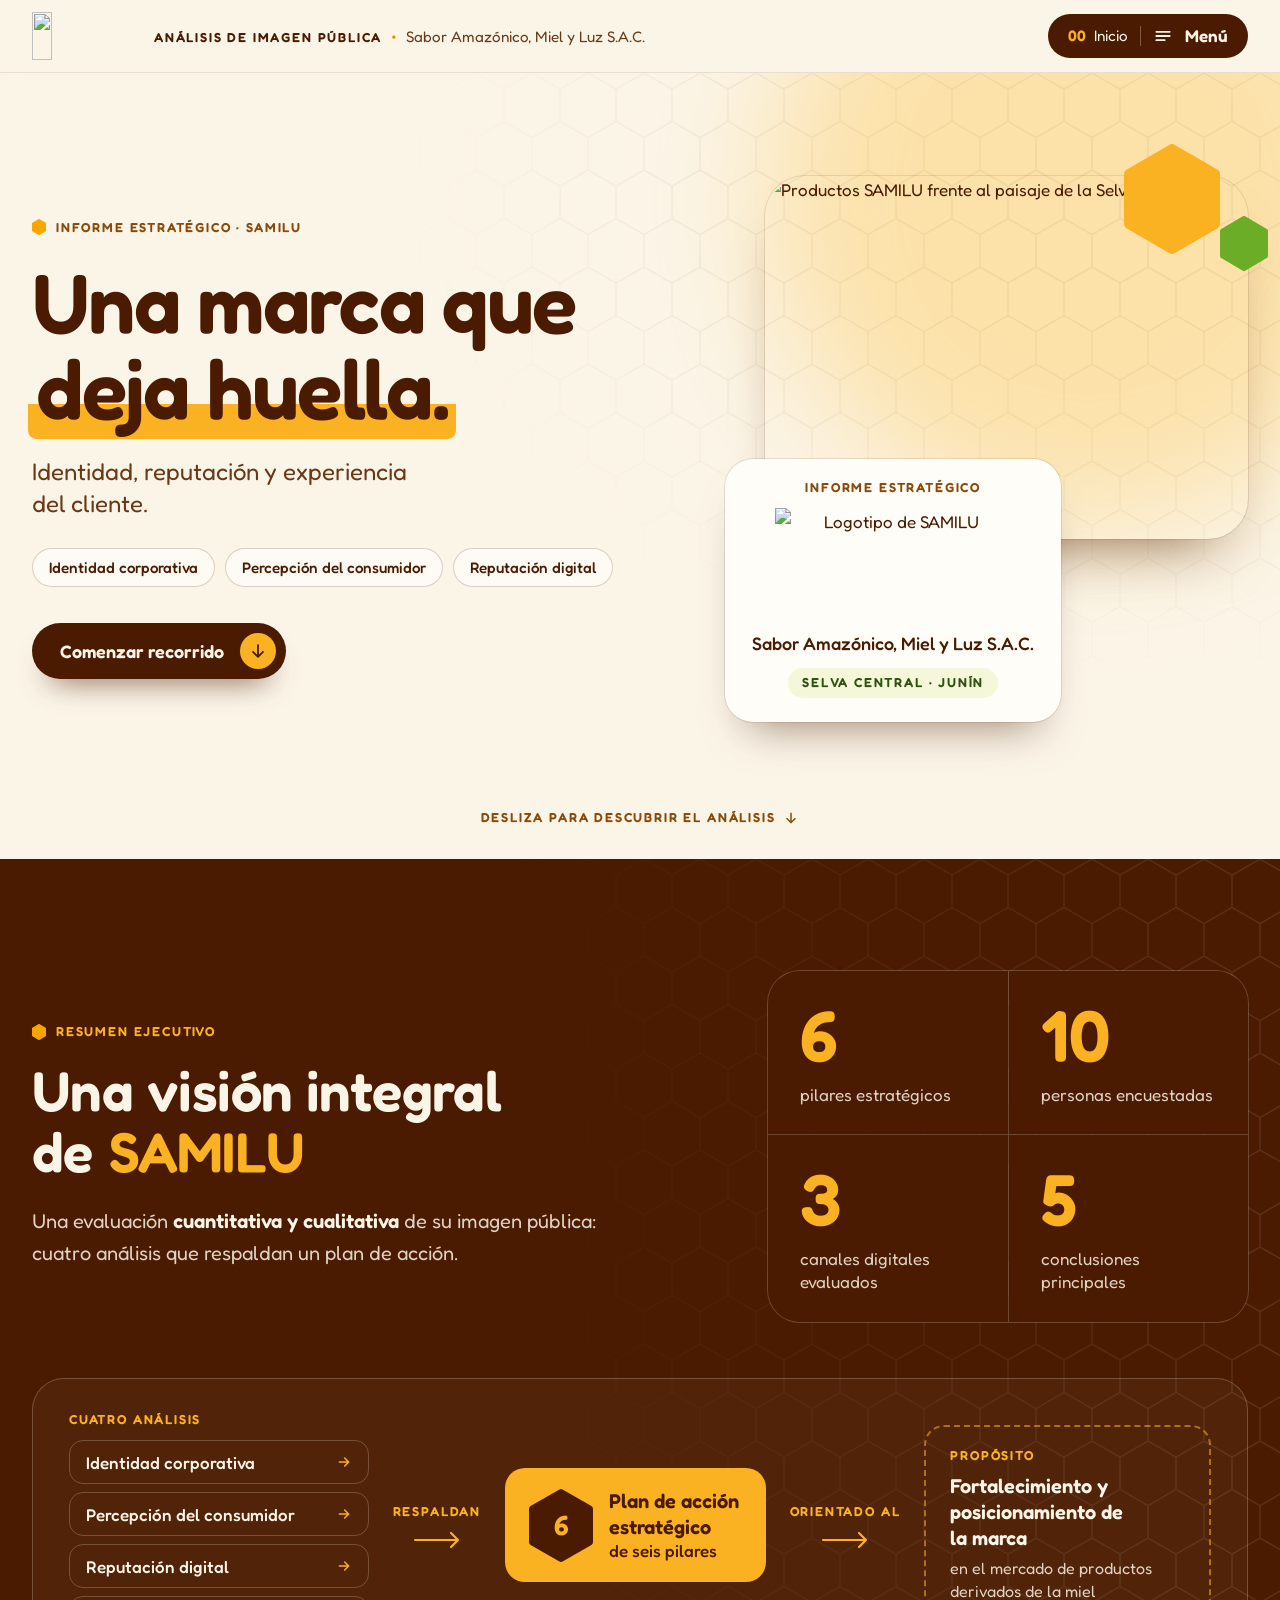
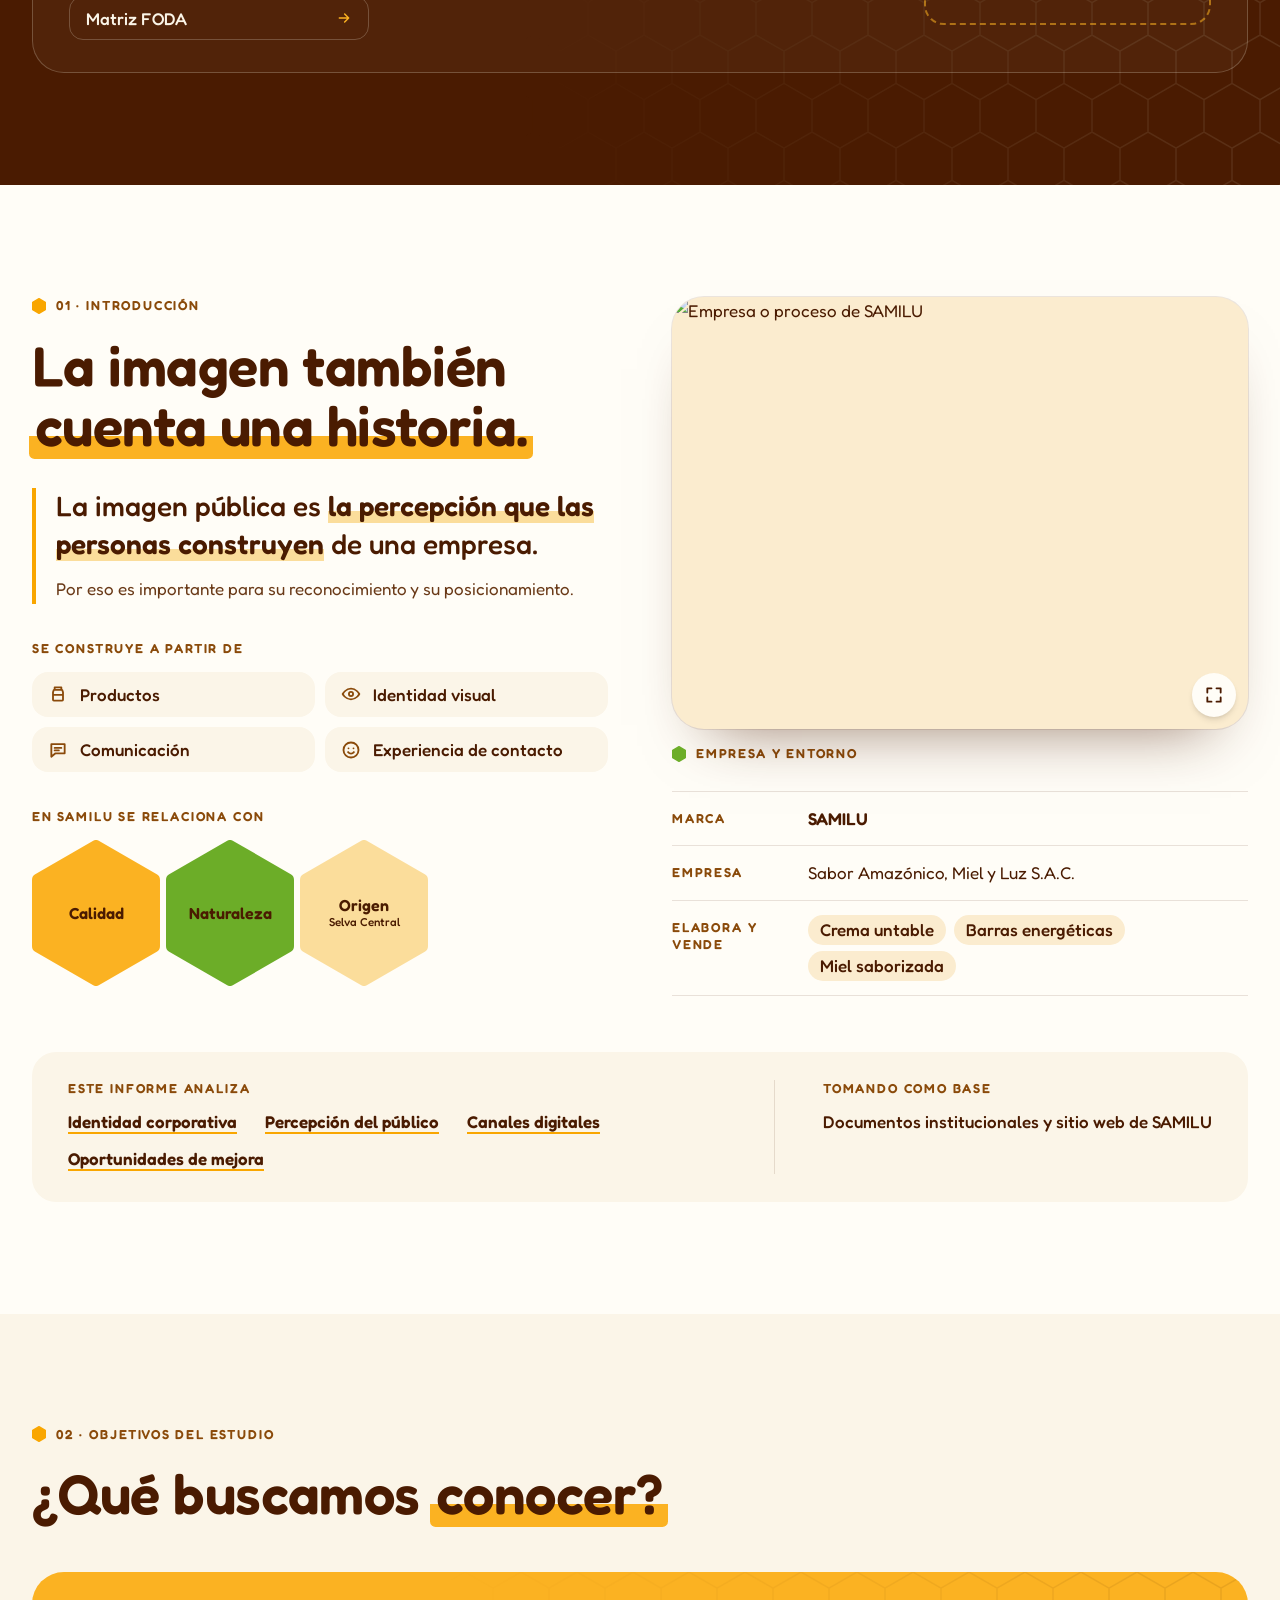
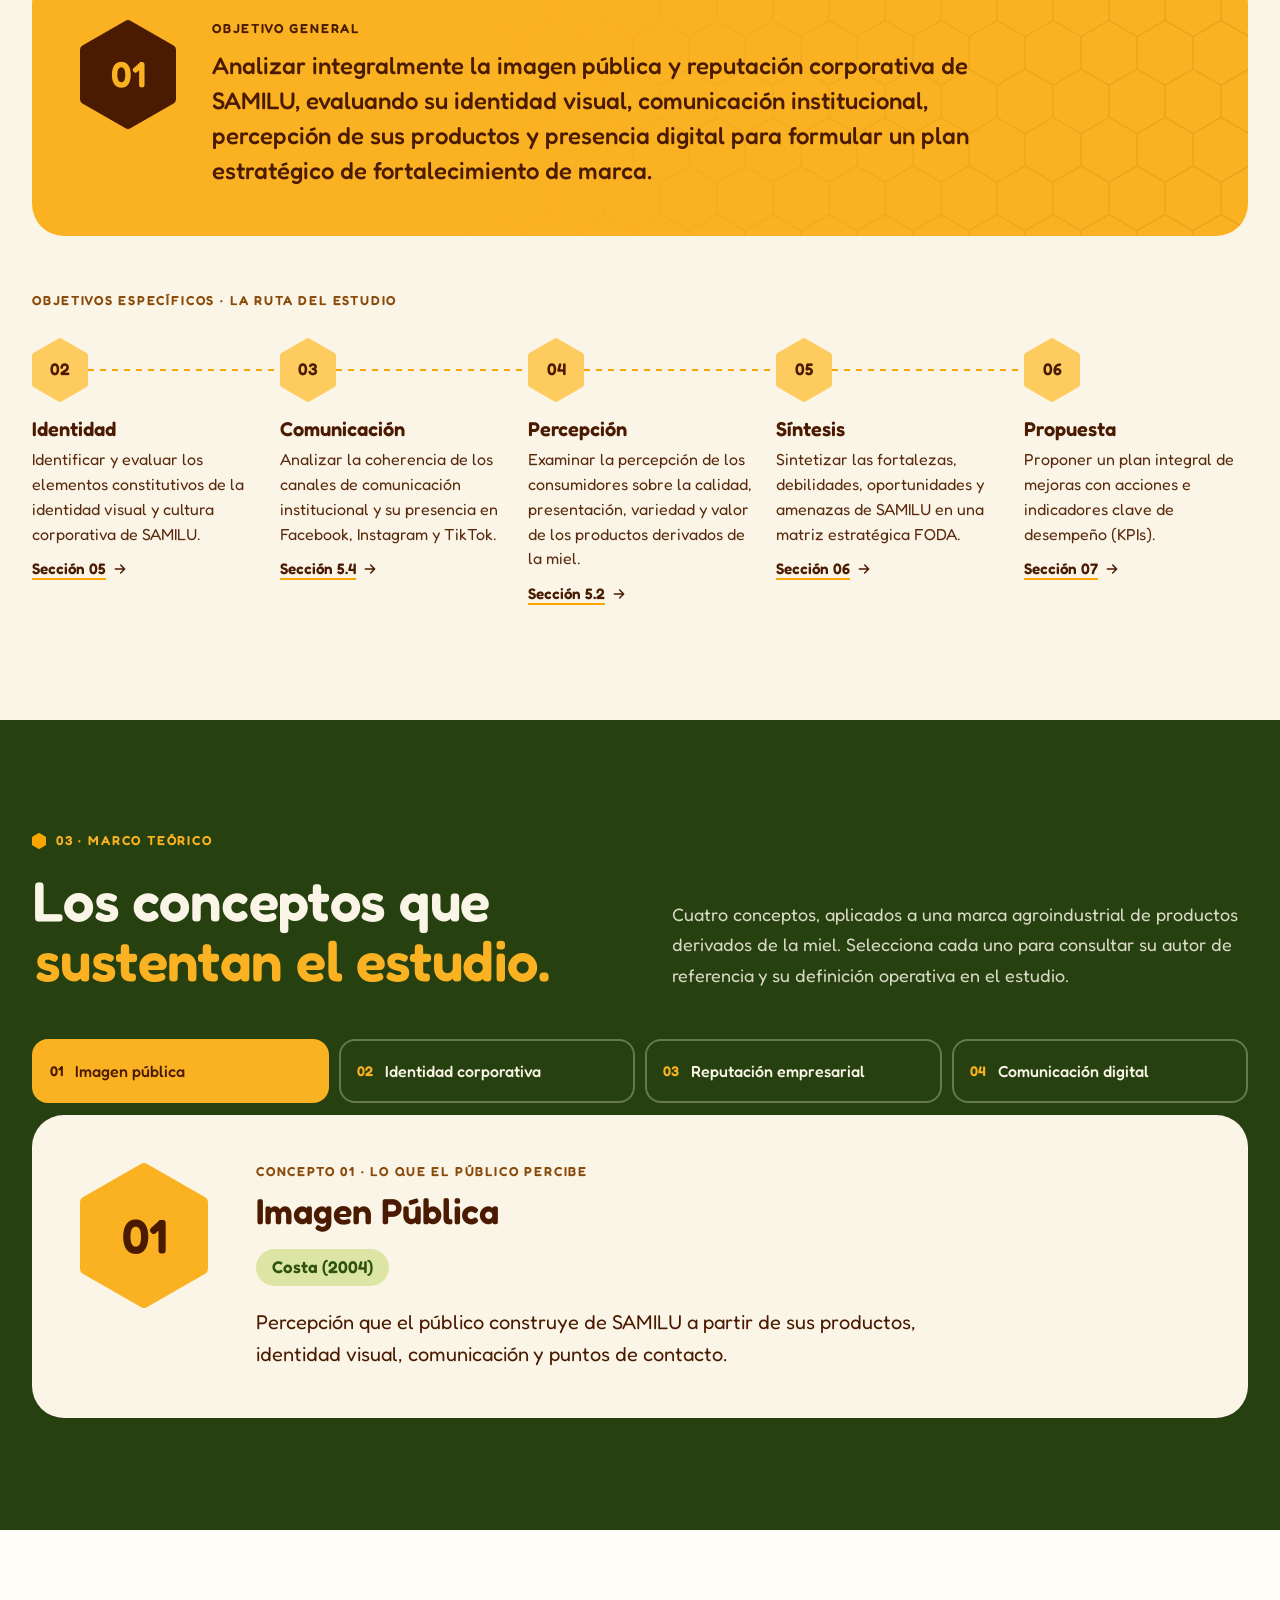
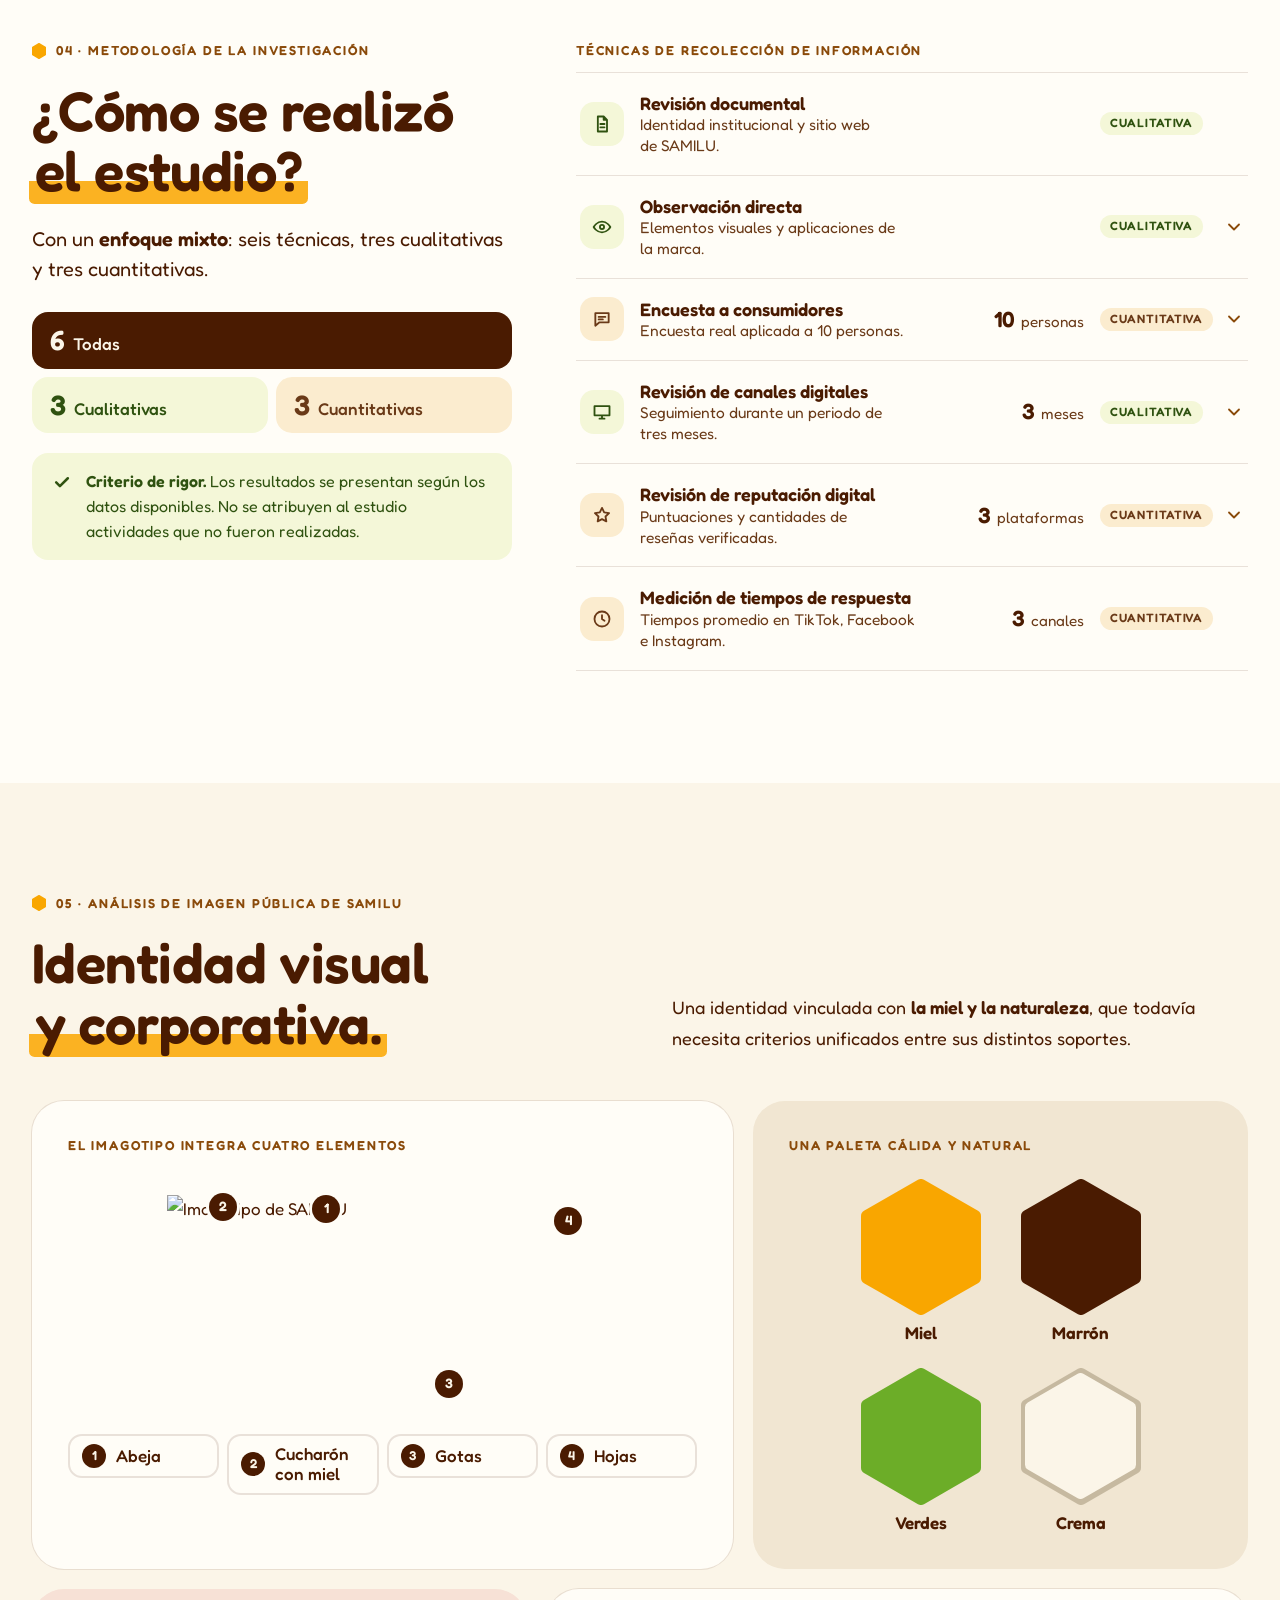
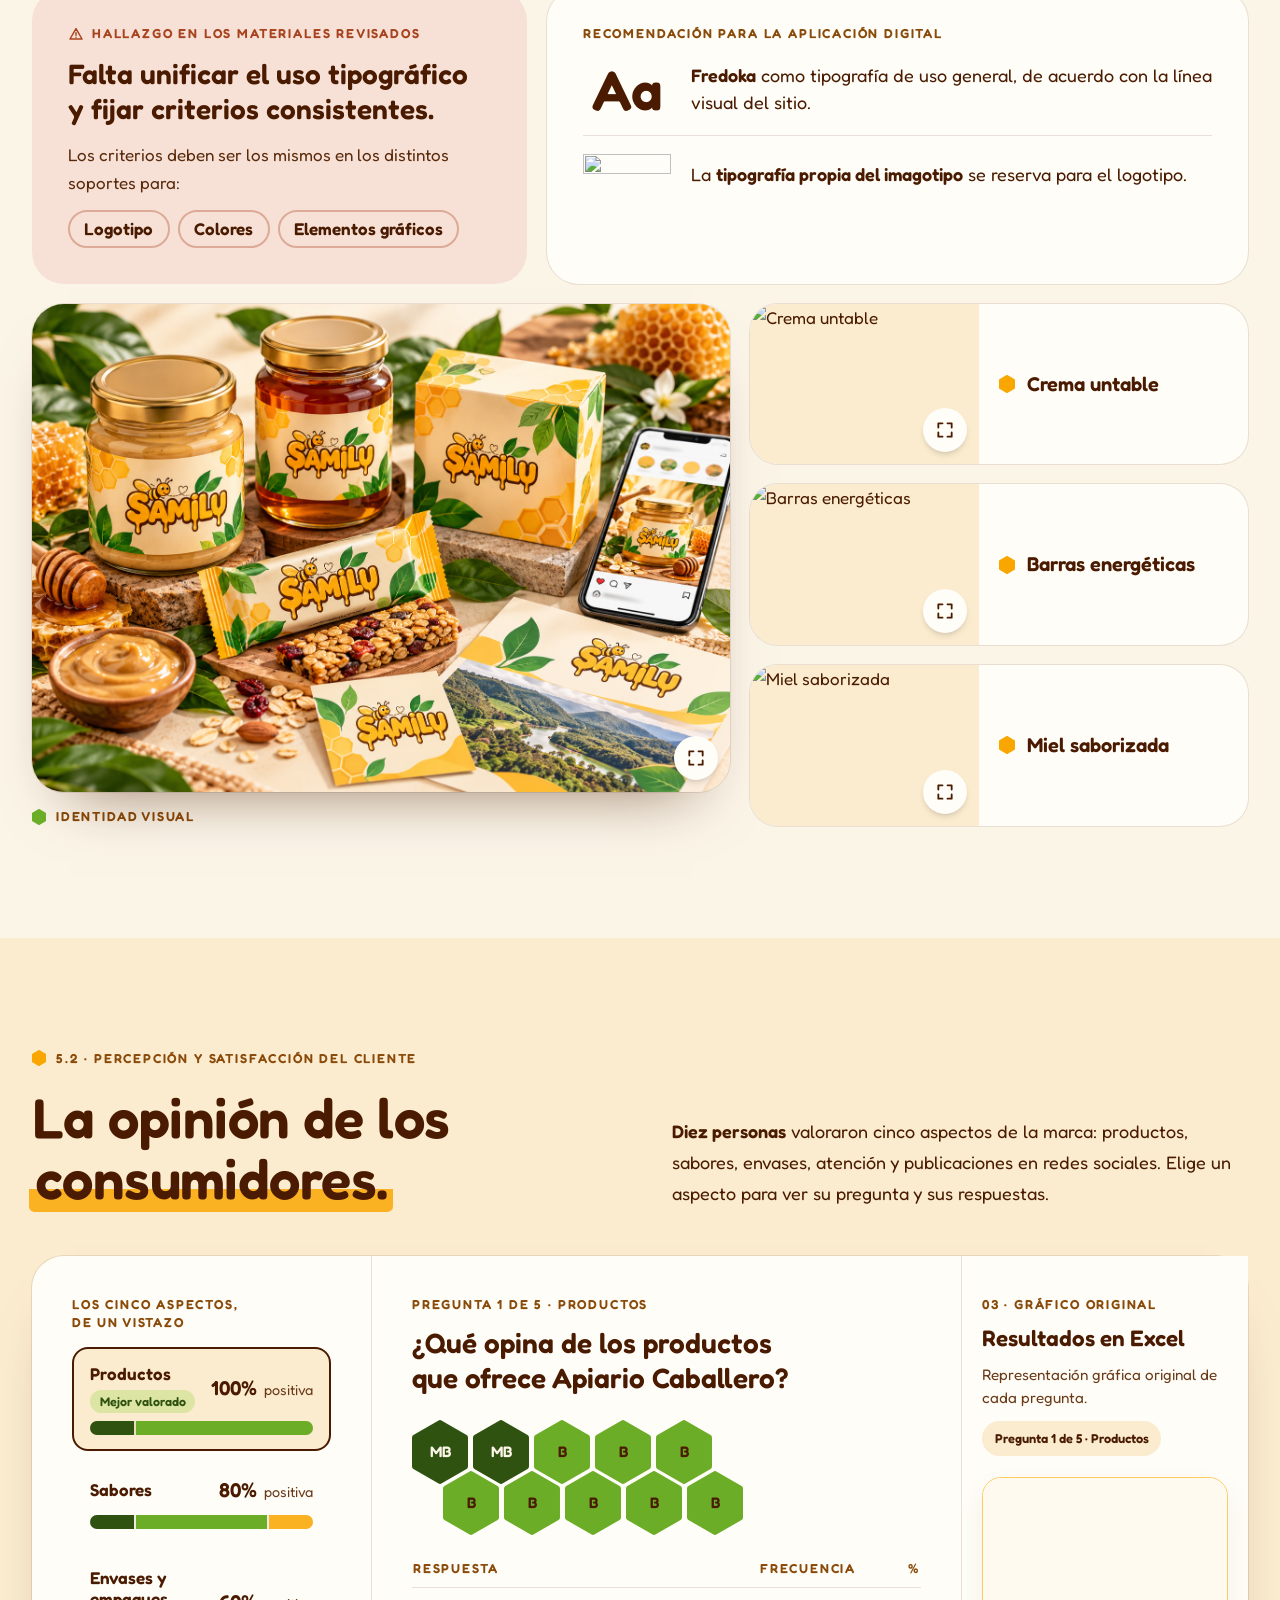
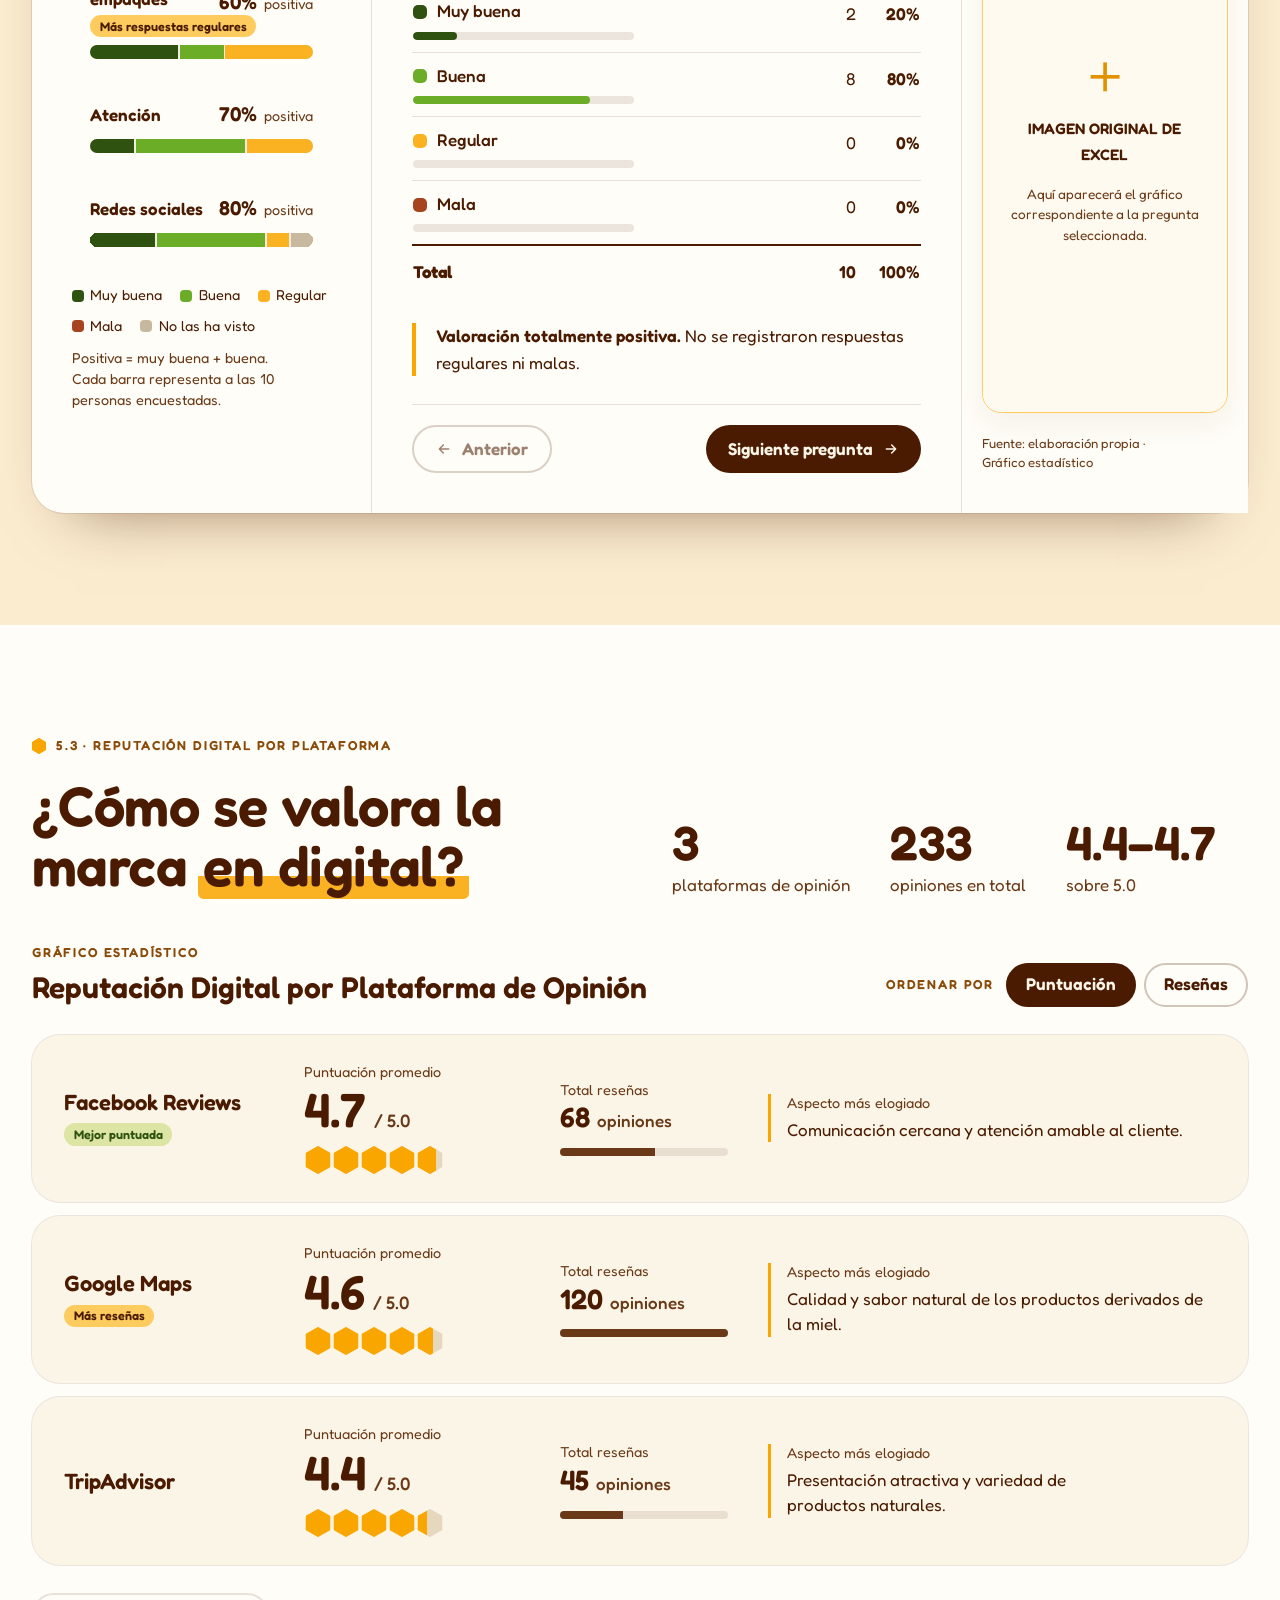
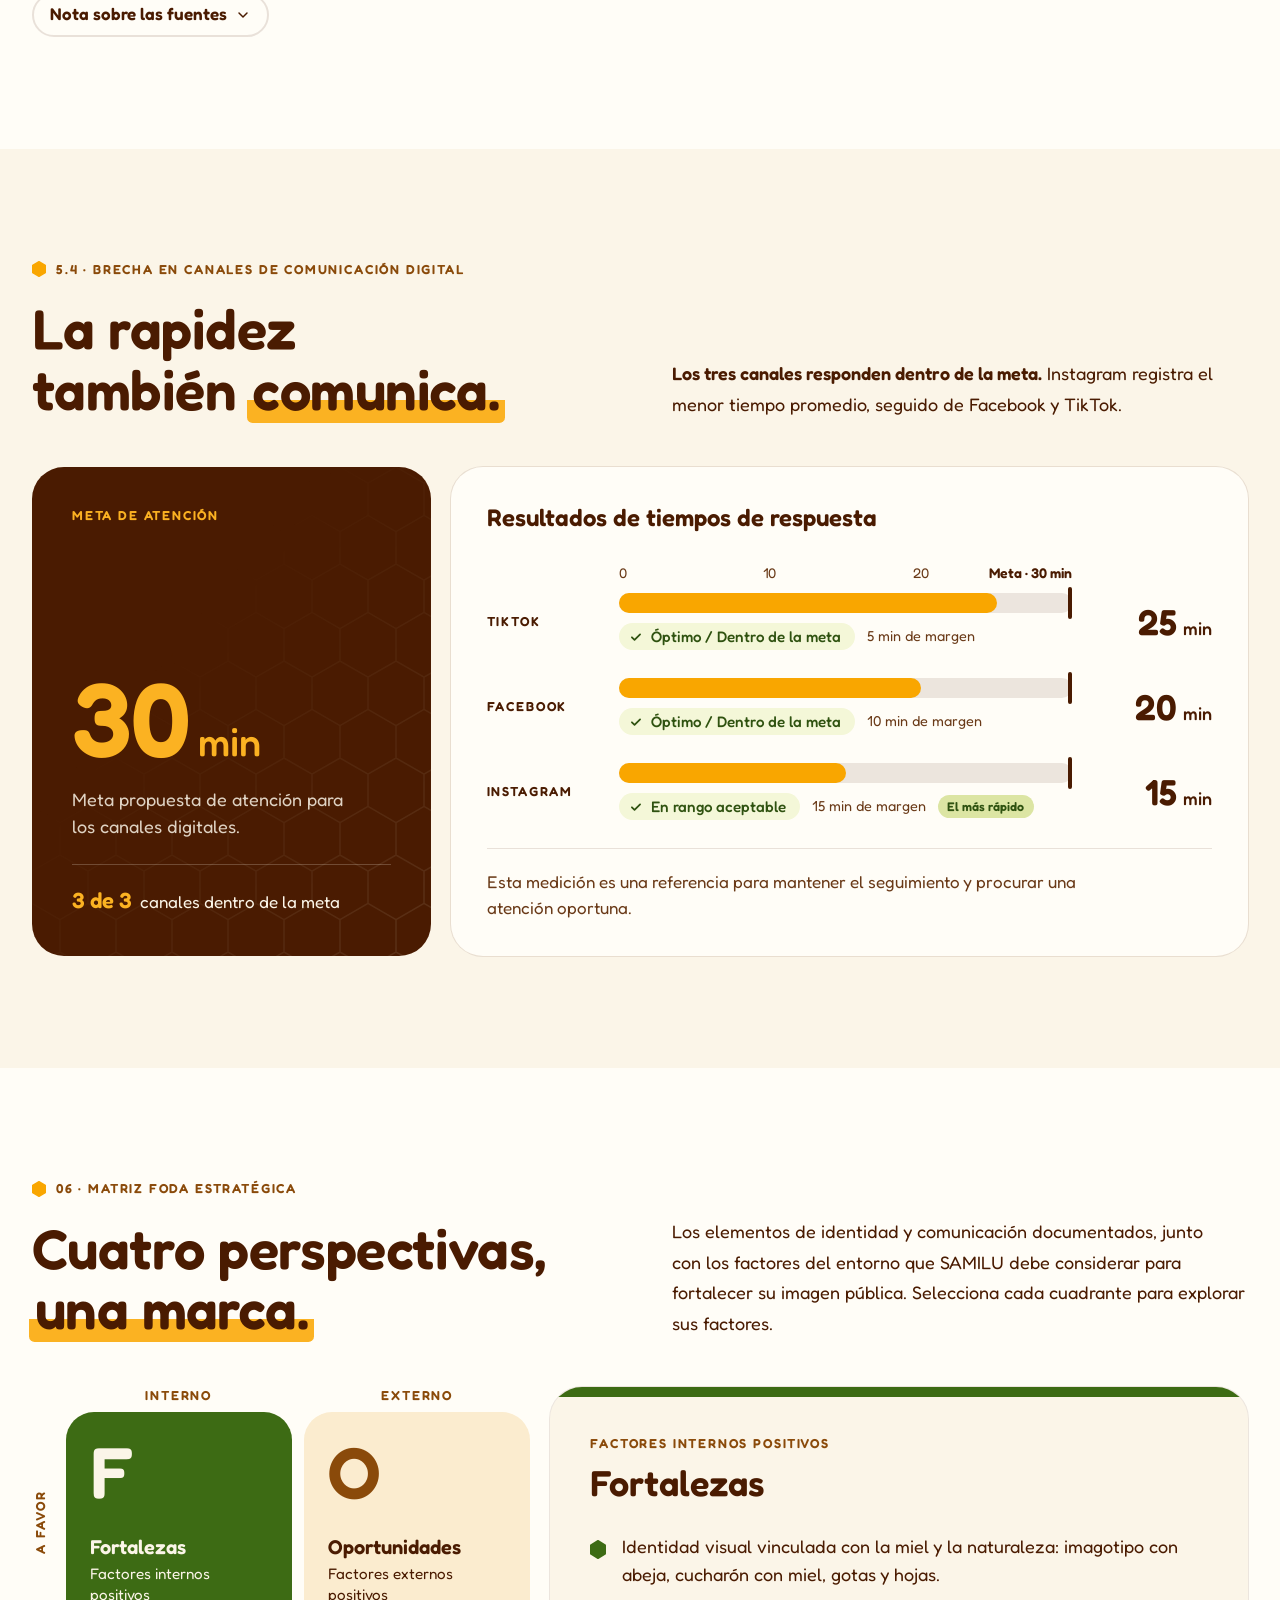
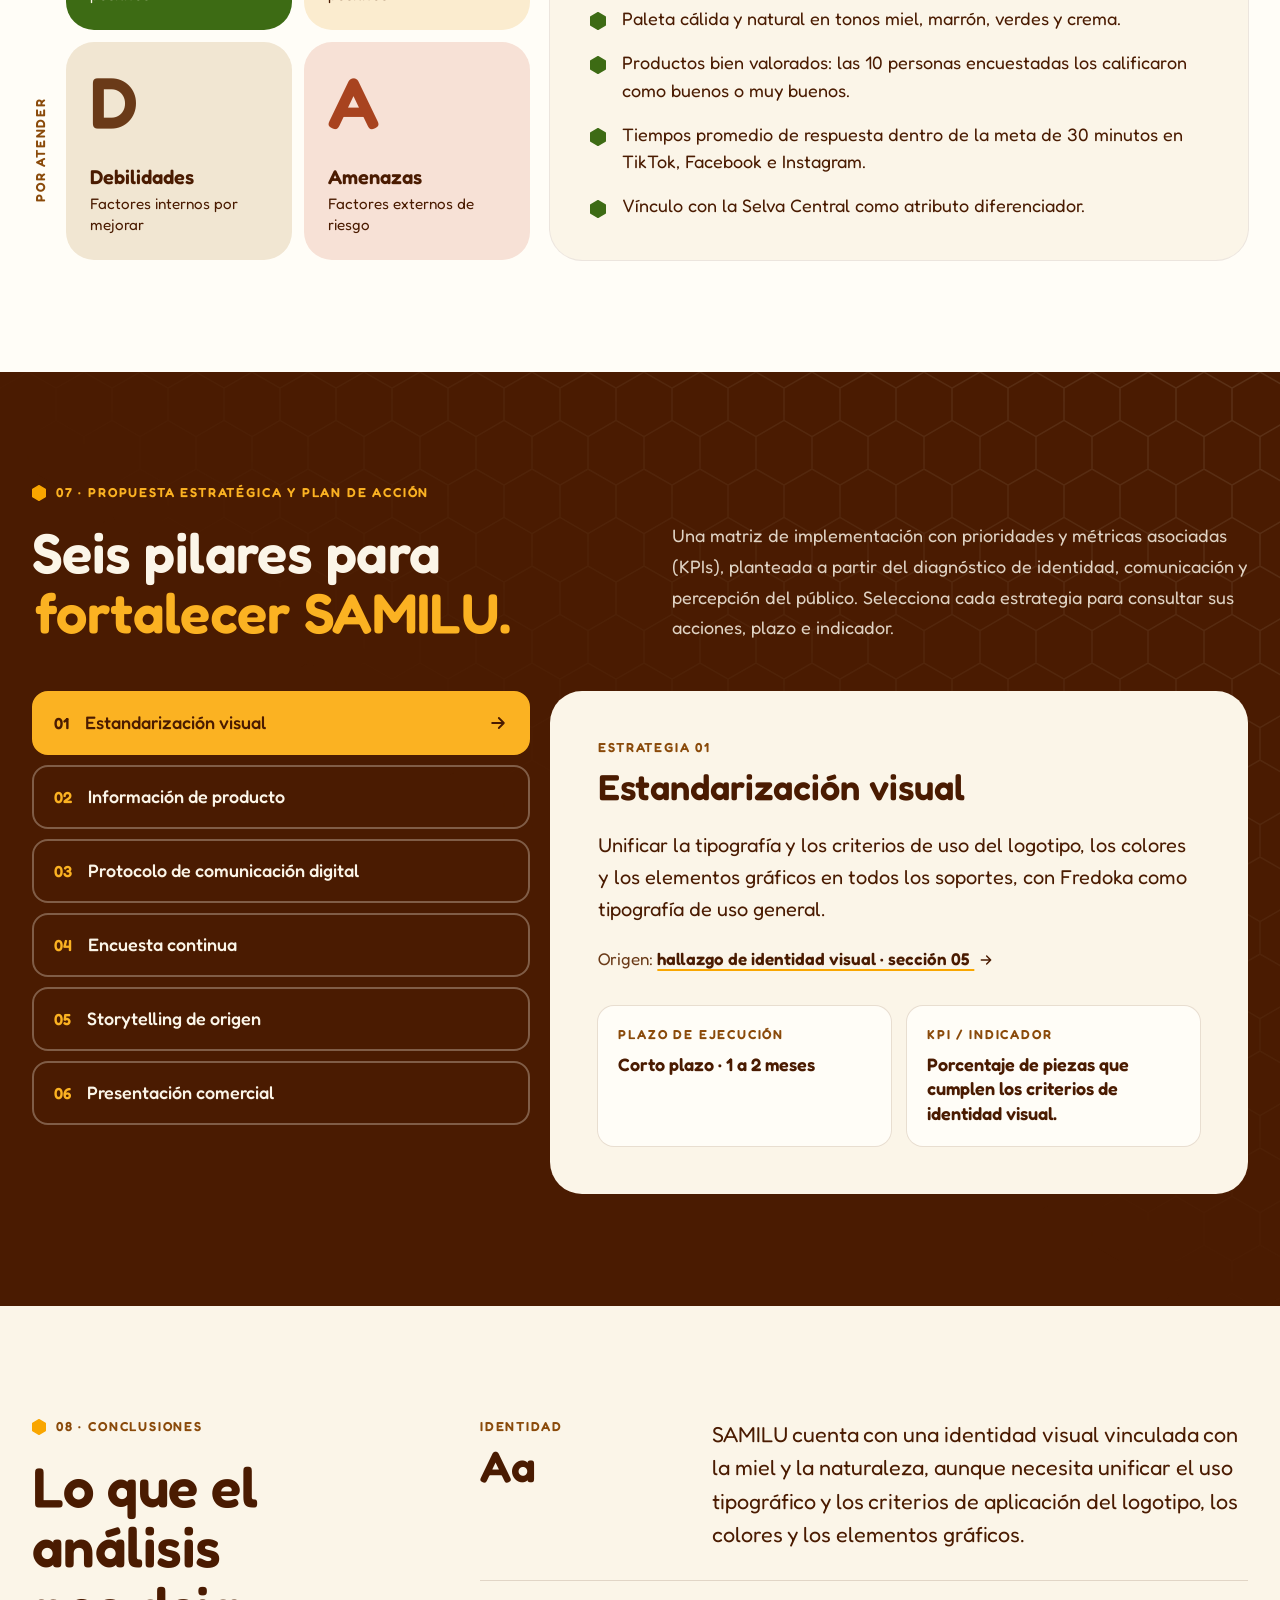
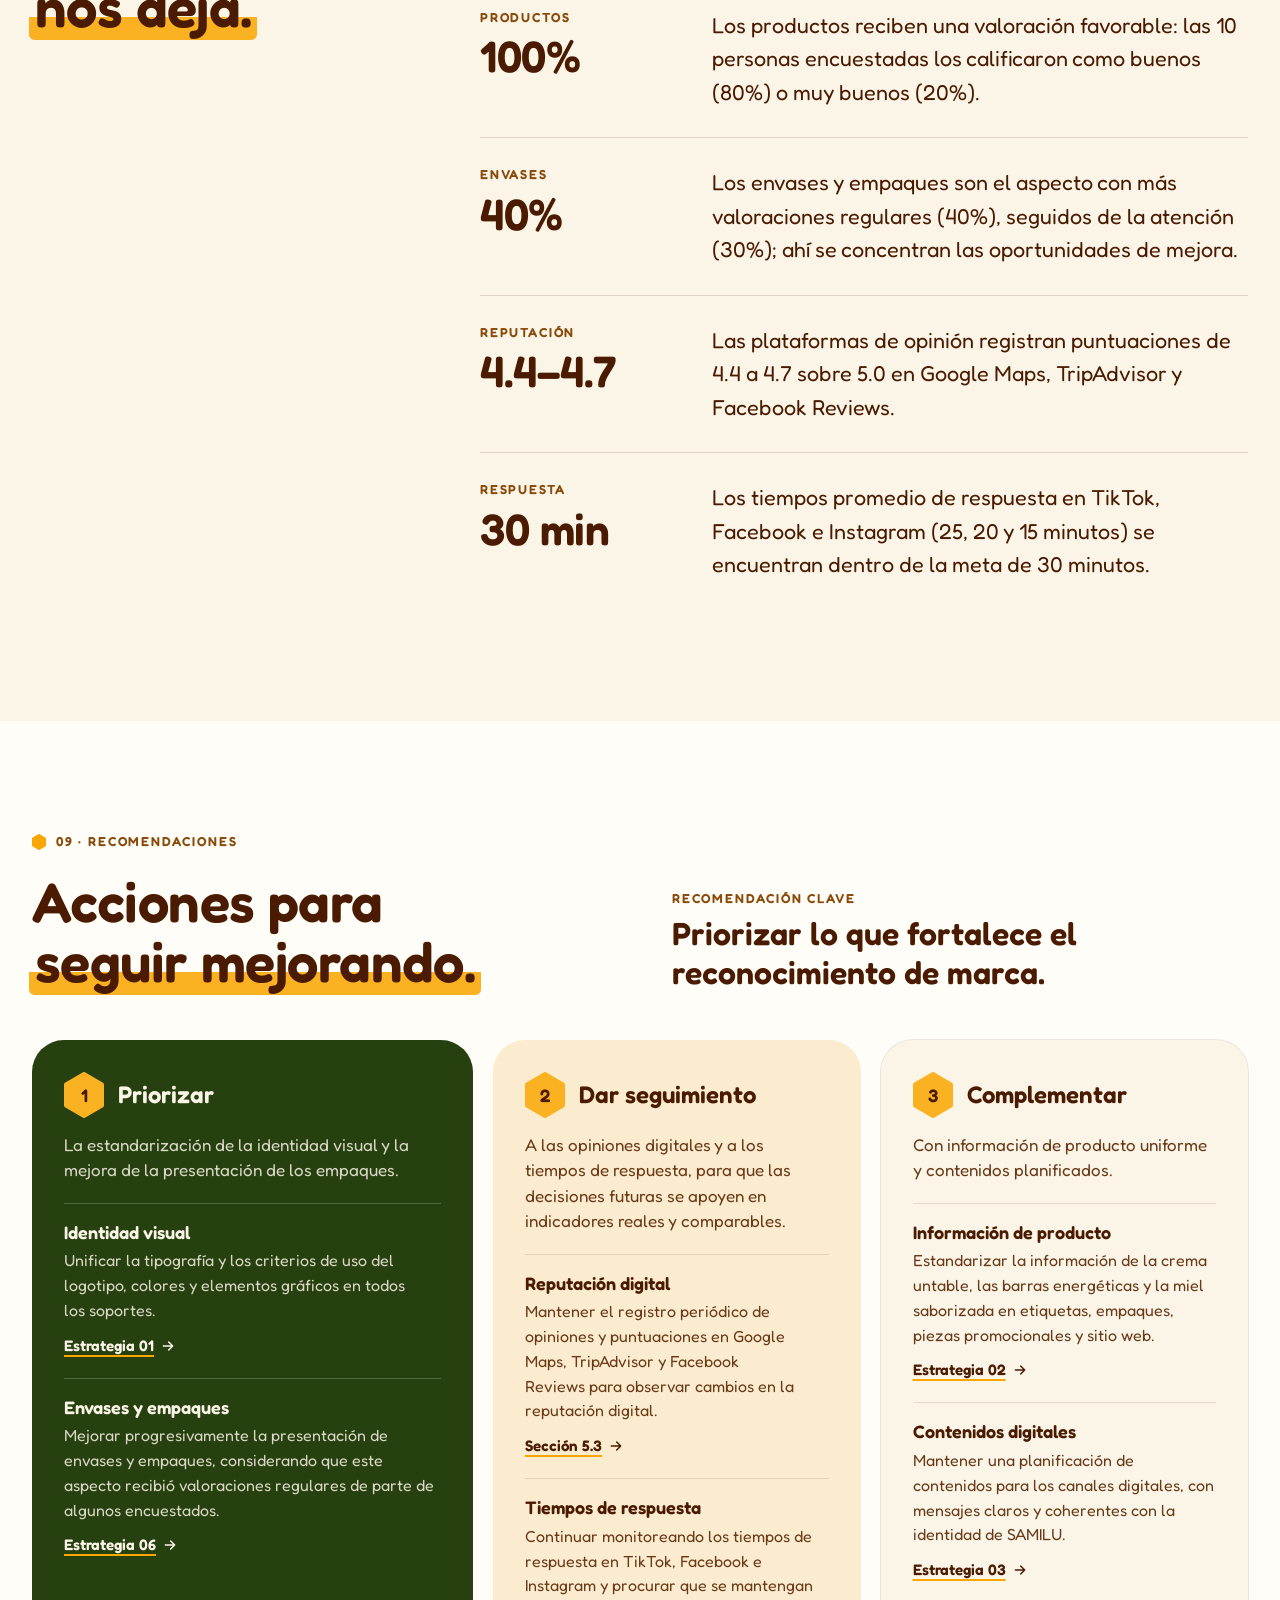
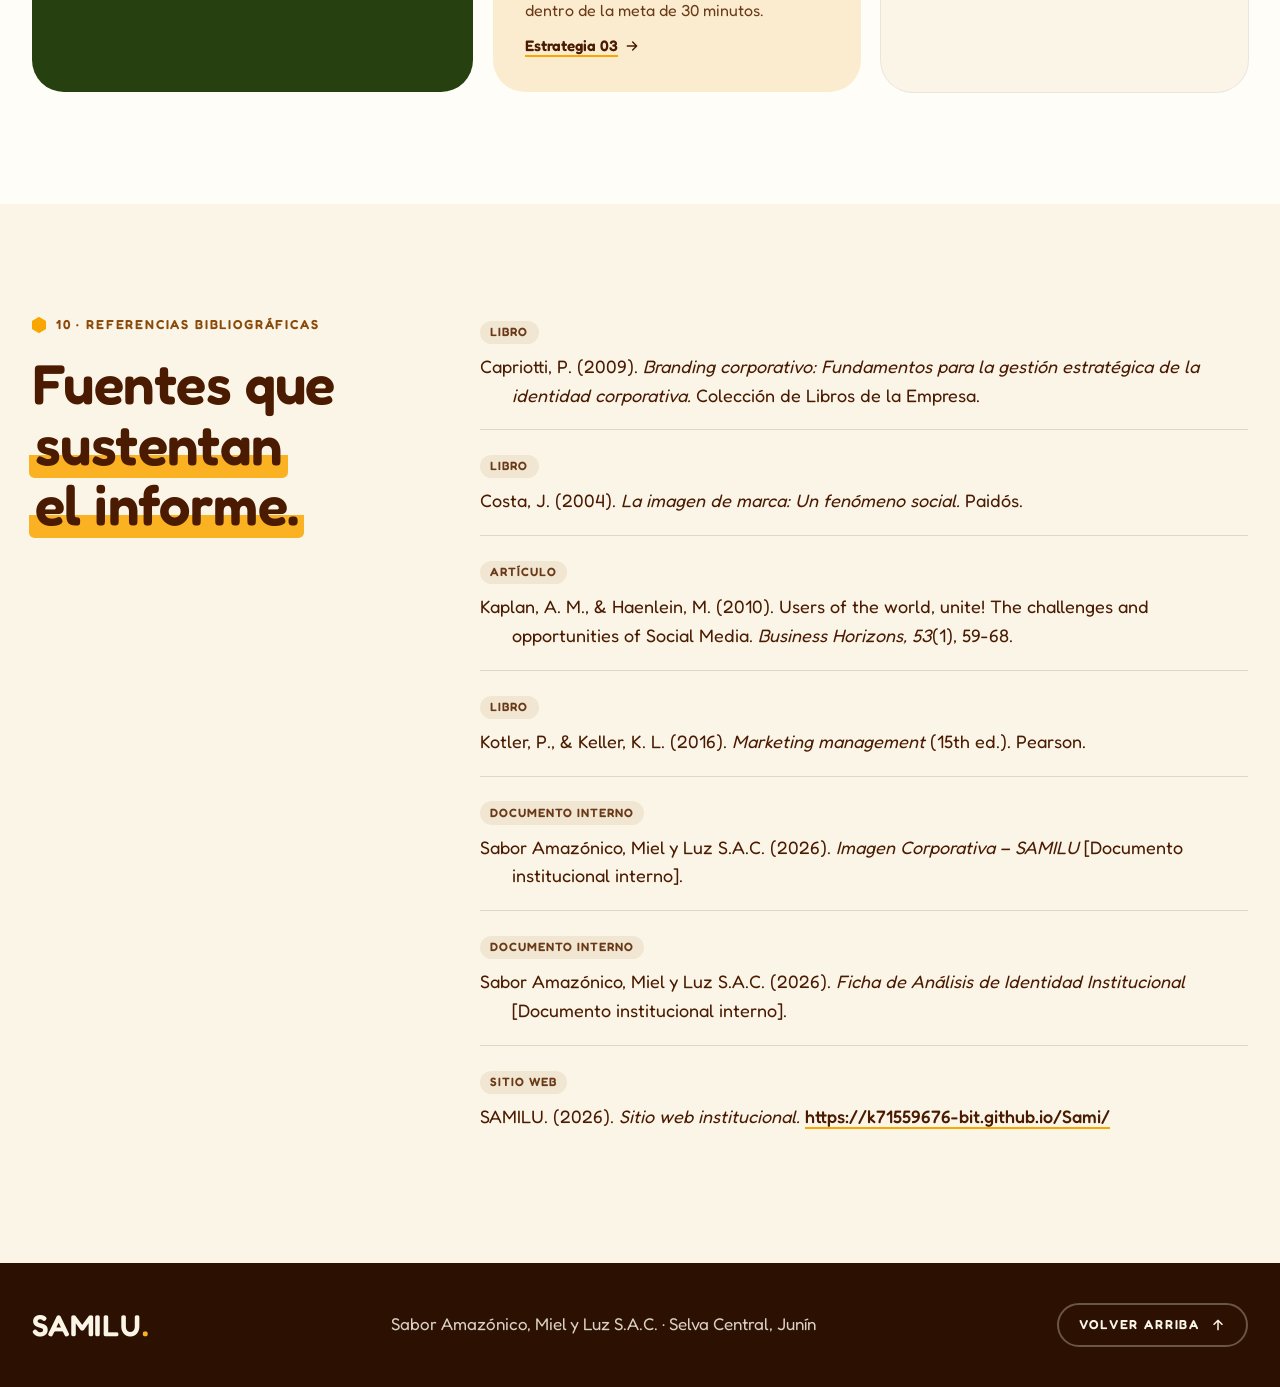
==== commit c549c2d2: "Add files via upload" ====
--- a/analisis-imagen.html
+++ b/analisis-imagen.html
@@ -957,6 +957,63 @@
         </div>
 
       </div>
+
+<!-- =====================================================
+     NUEVO PANEL 03 — IMAGEN ORIGINAL DE EXCEL
+     NO REEMPLAZA LOS DOS PANELES EXISTENTES.
+===================================================== -->
+
+<aside class="survey__original" aria-label="Imagen original de Excel">
+
+  <div class="survey__original-heading">
+
+    <p class="label">03 · GRÁFICO ORIGINAL</p>
+
+    <h3>Resultados en Excel</h3>
+
+    <p>Representación gráfica original de cada pregunta.</p>
+
+    <span class="survey__original-question" data-original-question>
+      Pregunta 1 de 5
+    </span>
+
+  </div>
+
+  <div class="survey__original-stage is-empty" data-original-stage>
+
+    <img
+      data-original-image
+      alt="Gráfico original de Excel"
+      loading="eager"
+      decoding="async"
+
+      data-image-1="IMG/encuesta-p1-excel.png"
+      data-image-2="IMG/encuesta-p2-excel.png"
+      data-image-3="IMG/encuesta-p3-excel.png"
+      data-image-4="IMG/encuesta-p4-excel.png"
+      data-image-5="IMG/encuesta-p5-excel.png"
+    >
+
+    <div class="survey__original-empty" data-original-empty>
+
+      <span>＋</span>
+
+      <strong>IMAGEN ORIGINAL DE EXCEL</strong>
+
+      <small>
+        Aquí aparecerá el gráfico correspondiente a la pregunta seleccionada.
+      </small>
+
+    </div>
+
+  </div>
+
+  <p class="survey__original-footnote">
+    Fuente: elaboración propia · Gráfico estadístico
+  </p>
+
+</aside>
+
     </div>
 
   </div>
--- a/analisis-imagen.css
+++ b/analisis-imagen.css
@@ -4501,3 +4501,220 @@
     transform: none;
   }
 }
+
+/* ============================================================
+   NUEVO TERCER PANEL — IMAGEN ORIGINAL DE EXCEL
+   Se integra a los paneles originales sin sustituirlos.
+============================================================ */
+
+#encuesta > .container {
+  max-width: 90rem;
+}
+
+#encuesta .survey {
+  width: 100%;
+  max-width: 87rem;
+  margin-inline: auto;
+}
+
+#encuesta .survey__original {
+  min-width: 0;
+  padding: 2rem 1.5rem;
+  display: flex;
+  flex-direction: column;
+  gap: 1.3rem;
+  background: var(--paper);
+  border-top: 1px solid var(--line);
+}
+
+.survey__original-heading {
+  display: flex;
+  flex-direction: column;
+  gap: .7rem;
+}
+
+.survey__original-heading h3 {
+  font-size: 1.4rem;
+  line-height: 1.2;
+  color: var(--cocoa-900);
+}
+
+.survey__original-heading > p:not(.label) {
+  font-size: .95rem;
+  color: var(--muted-ink);
+  line-height: 1.55;
+}
+
+.survey__original-question {
+  align-self: flex-start;
+  padding: .4rem .8rem;
+  border-radius: 30px;
+  background: var(--honey-100);
+  color: var(--cocoa-900);
+  font-size: .8rem;
+  font-weight: 600;
+}
+
+/* RECUADRO DE IMAGEN */
+
+.survey__original-stage {
+  position: relative;
+  width: 100%;
+  min-width: 0;
+  min-height: 30rem;
+  display: flex;
+  justify-content: center;
+  align-items: center;
+  padding: 1rem;
+  background: #fffaf0;
+  border: 1px solid var(--honey-300);
+  border-radius: 1.2rem;
+  overflow: hidden;
+  box-shadow: 0 12px 30px rgba(74,27,1,.055);
+  transition: border-color .3s ease, box-shadow .3s ease;
+}
+
+.survey__original-stage:hover {
+  border-color: var(--honey-500);
+  box-shadow: 0 16px 35px rgba(74,27,1,.09);
+}
+
+/* Imagen real */
+
+.survey__original-stage img {
+  display: block;
+  width: 100%;
+  height: 100%;
+  max-height: 38rem;
+  object-fit: contain;
+  object-position: center;
+  border-radius: .5rem;
+}
+
+/* Estado vacío */
+
+.survey__original-empty {
+  position: absolute;
+  inset: 0;
+  display: none;
+  flex-direction: column;
+  align-items: center;
+  justify-content: center;
+  gap: 1rem;
+  padding: 1.5rem;
+  text-align: center;
+  background: #fffaf0;
+}
+
+.survey__original-stage.is-empty img {
+  display: none;
+}
+
+.survey__original-stage.is-empty .survey__original-empty {
+  display: flex;
+}
+
+.survey__original-empty > span {
+  font-size: 3.5rem;
+  line-height: 1;
+  color: var(--honey-600);
+}
+
+.survey__original-empty strong {
+  color: var(--cocoa-900);
+  font-size: .95rem;
+}
+
+.survey__original-empty small {
+  max-width: 240px;
+  color: var(--muted-ink);
+  line-height: 1.5;
+  font-size: .85rem;
+}
+
+.survey__original-footnote {
+  font-size: .82rem;
+  line-height: 1.5;
+  color: var(--muted-ink);
+}
+
+/* TABLET: el tercer panel pasa debajo de los dos originales */
+
+@media (min-width: 640px) and (max-width: 1199px) {
+
+  #encuesta .survey__original {
+    display: grid;
+    grid-template-columns: .8fr 1.2fr;
+    align-items: center;
+    gap: 1.5rem 2rem;
+    padding: 2rem 2.25rem;
+  }
+
+  .survey__original-stage {
+    grid-column: 2;
+    grid-row: 1 / 3;
+    min-height: 26rem;
+  }
+
+  .survey__original-footnote {
+    grid-column: 1;
+  }
+
+}
+
+/* ESCRITORIO: TRES COLUMNAS UNIDAS Y CENTRADAS */
+
+@media (min-width: 1200px) {
+
+  #encuesta .survey {
+    grid-template-columns:
+      minmax(250px, .95fr)
+      minmax(480px, 1.65fr)
+      minmax(235px, .8fr);
+    align-items: stretch;
+  }
+
+  /* Línea divisoria 1: resumen / pregunta */
+
+  #encuesta .survey__overview {
+    border-right: 1px solid var(--line);
+    border-bottom: 0;
+  }
+
+  /* Línea divisoria 2: pregunta / imagen Excel */
+
+  #encuesta .survey__detail {
+    border-right: 1px solid var(--line);
+  }
+
+  /* Tercer panel añadido */
+
+  #encuesta .survey__original {
+    grid-column: auto;
+    display: flex;
+    flex-direction: column;
+    min-width: 0;
+    padding: 2.5rem 1.25rem;
+    border: 0;
+  }
+
+  .survey__original-stage {
+    min-height: 30rem;
+    flex: 1;
+  }
+
+}
+
+/* CELULARES */
+
+@media (max-width: 639px) {
+
+  #encuesta .survey__original {
+    padding: 1.5rem;
+  }
+
+  .survey__original-stage {
+    min-height: 22rem;
+  }
+
+}
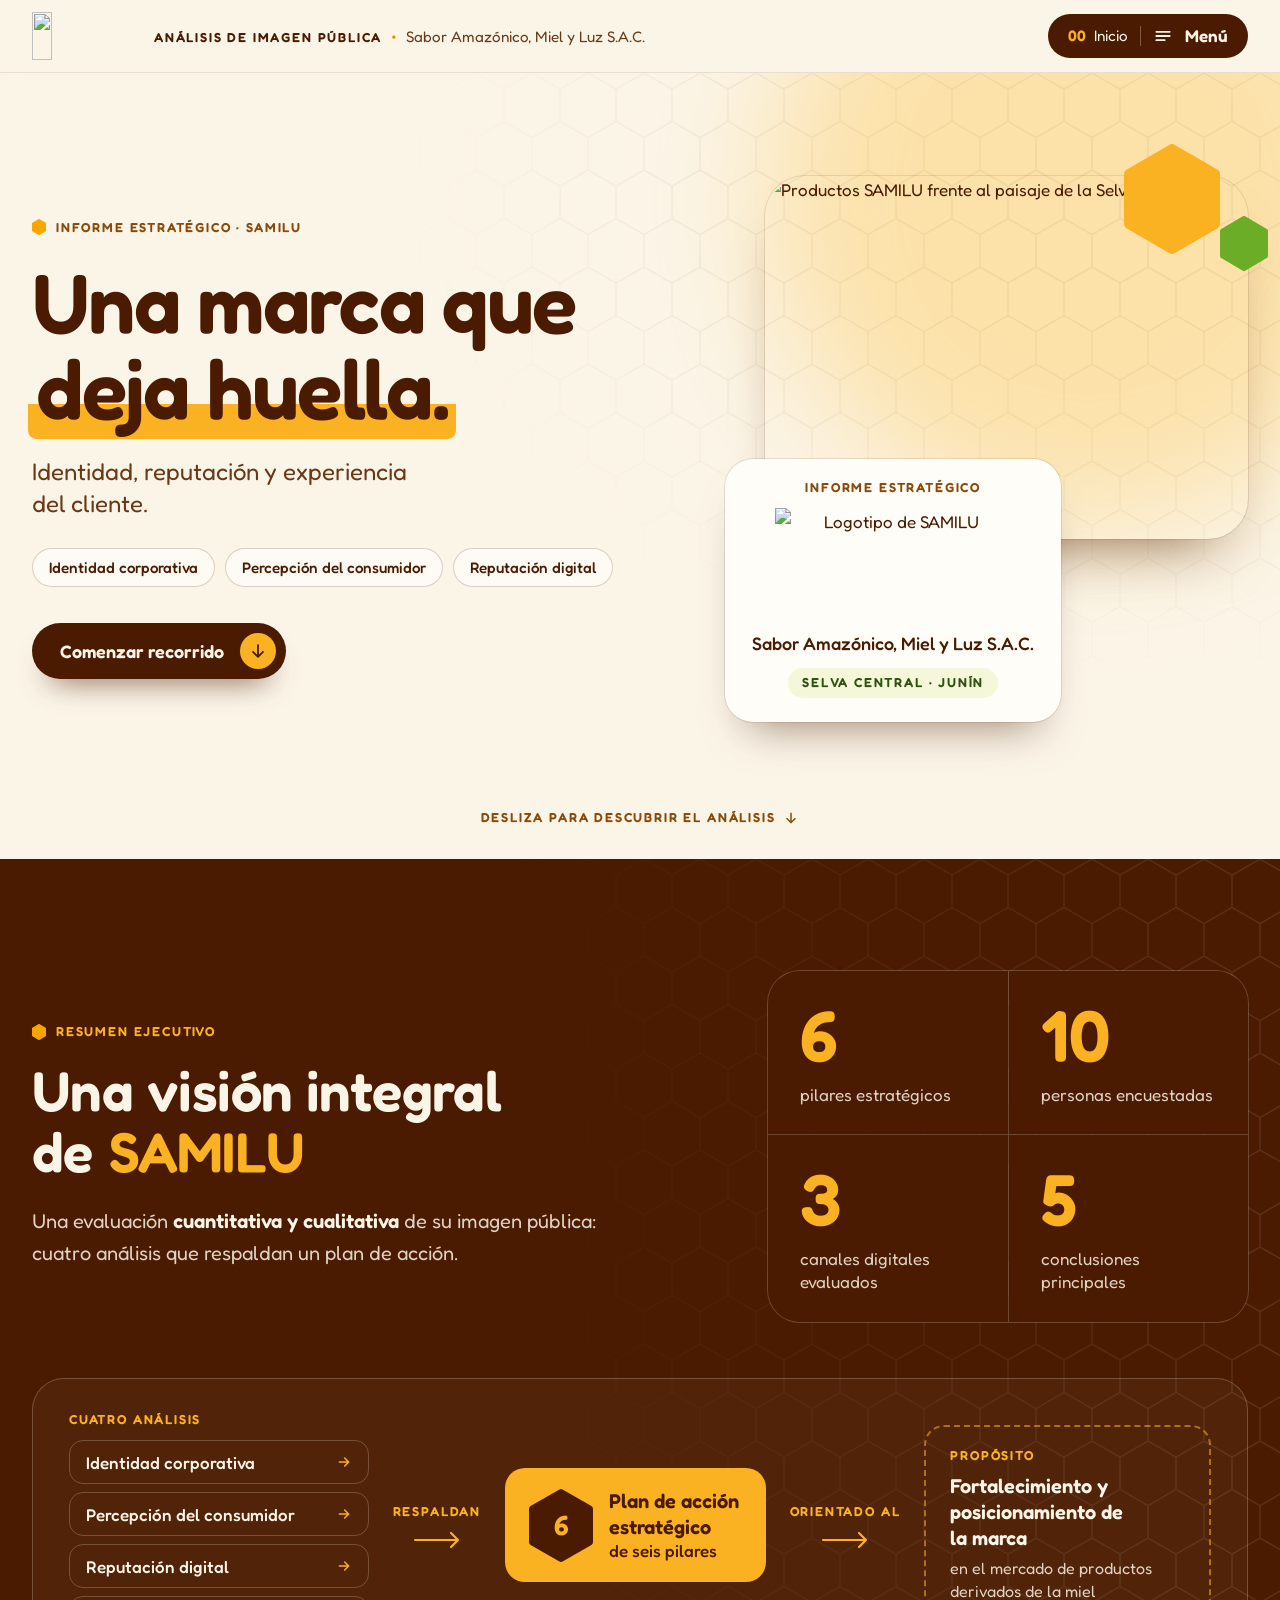
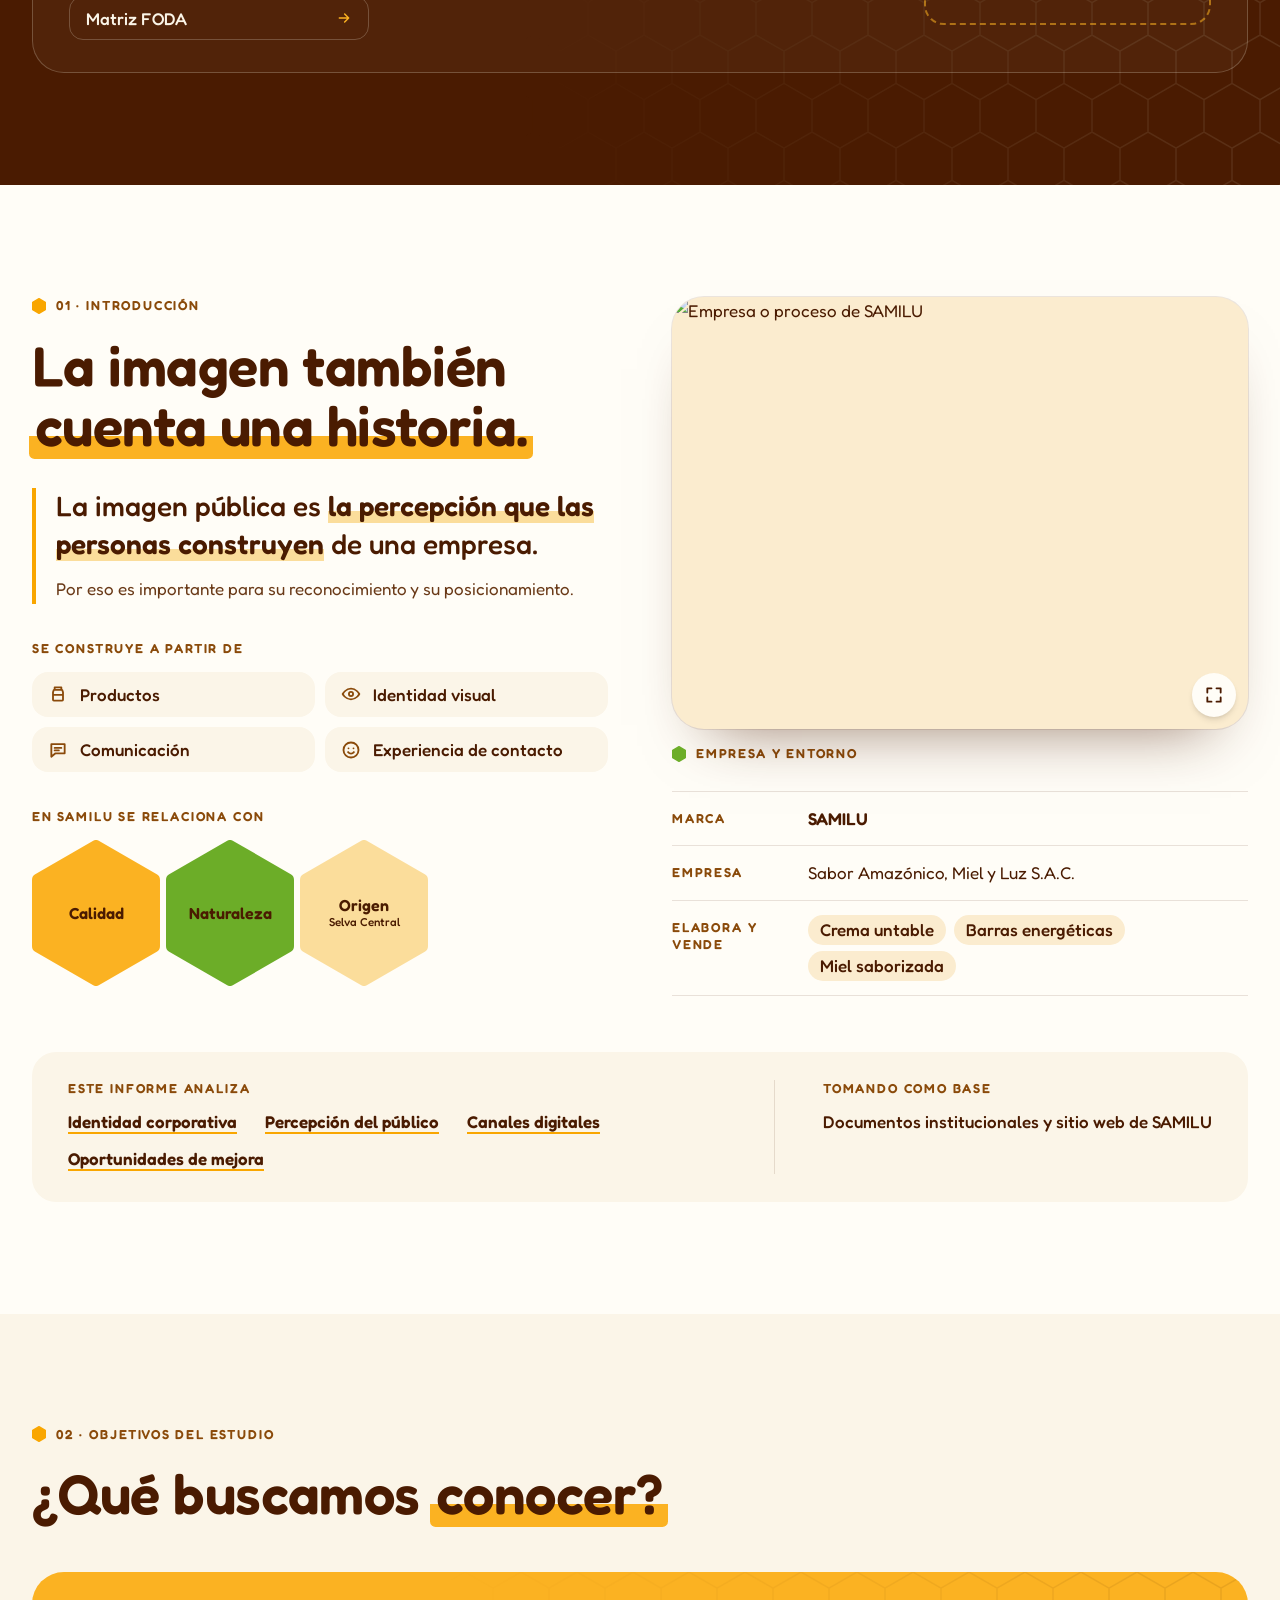
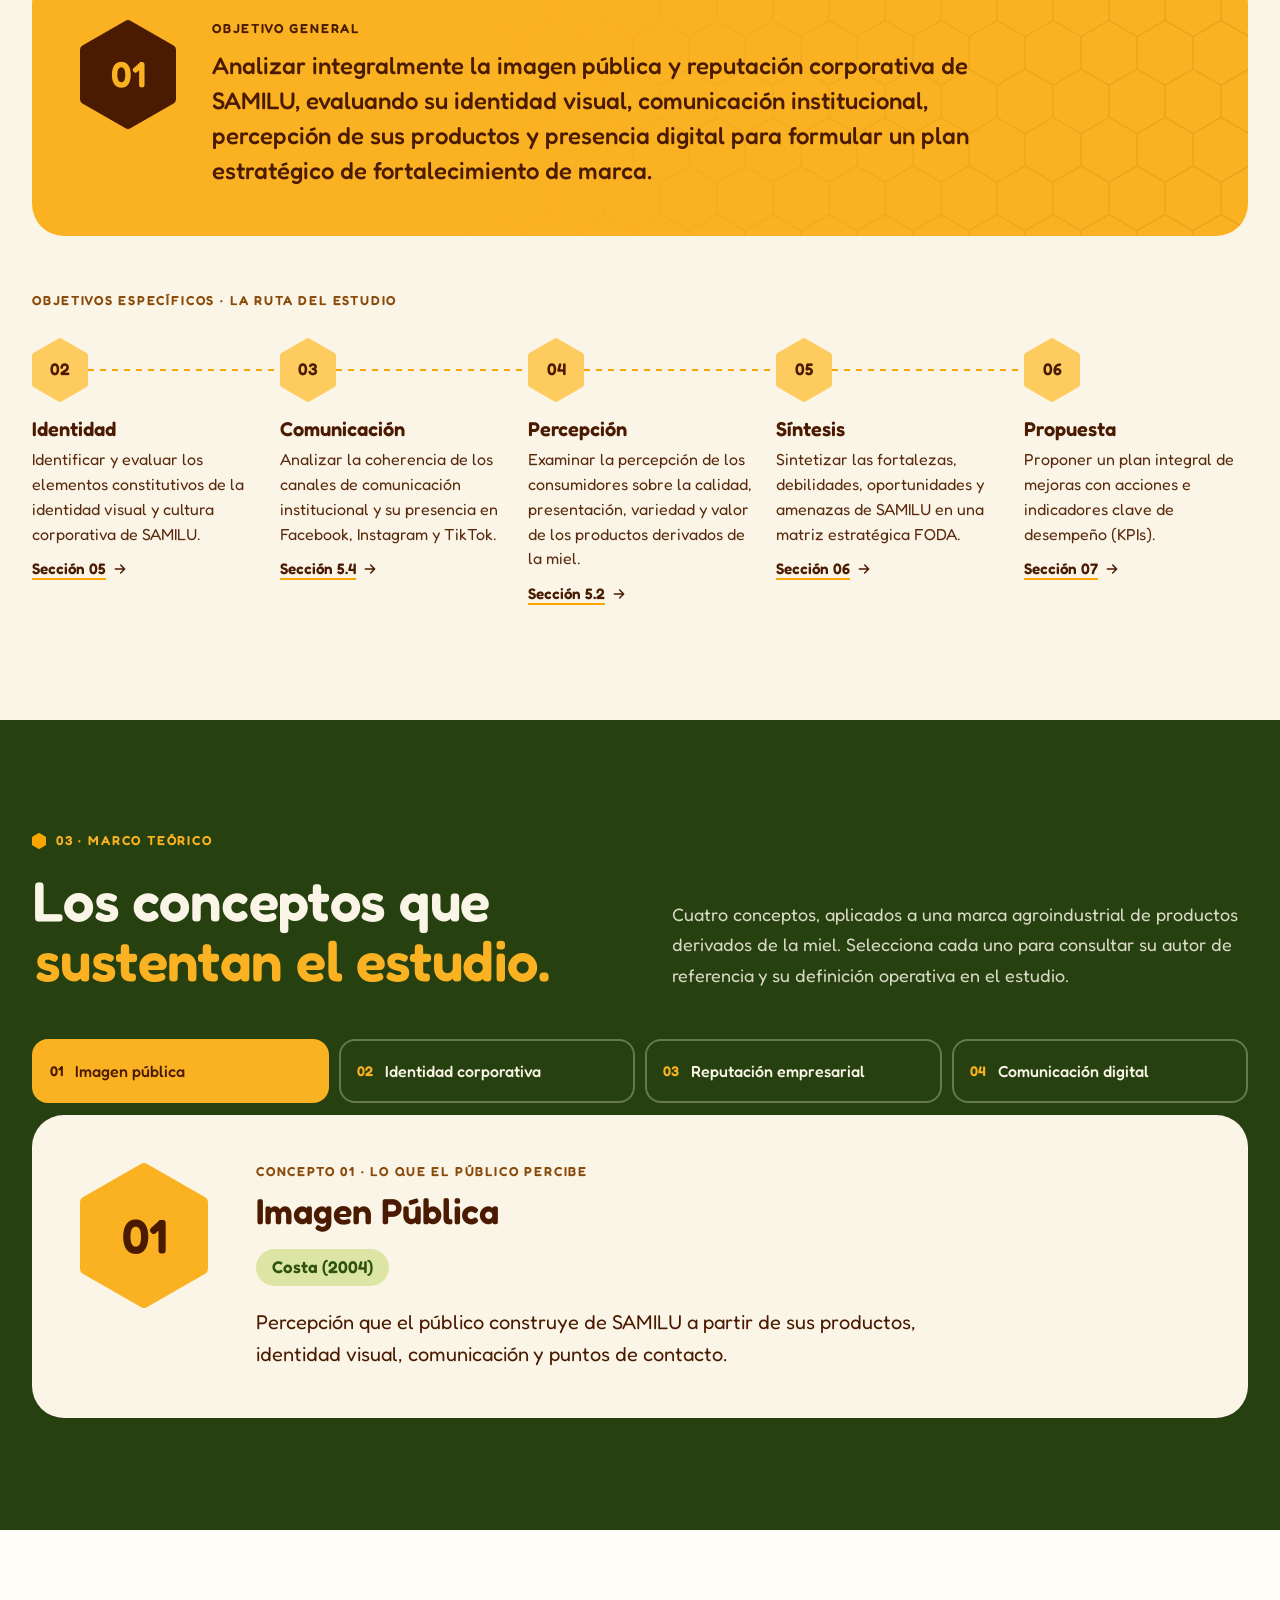
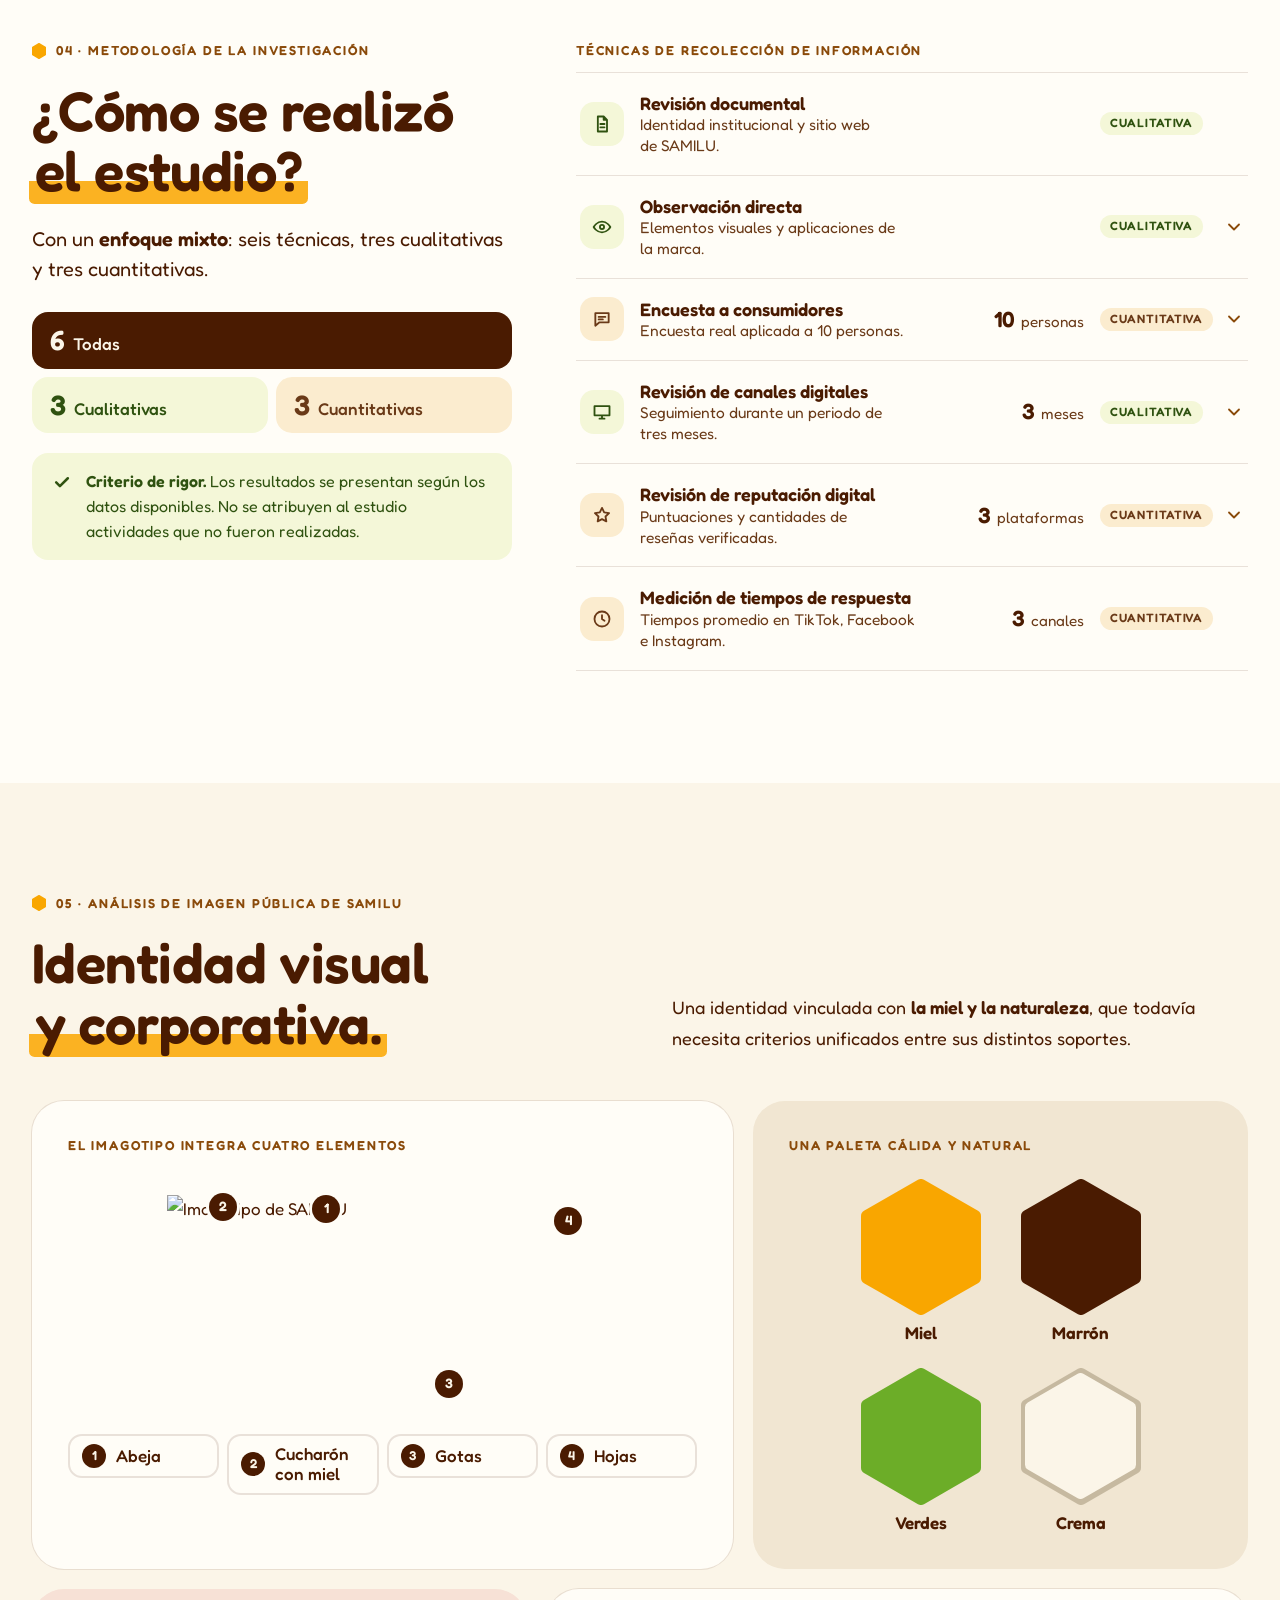
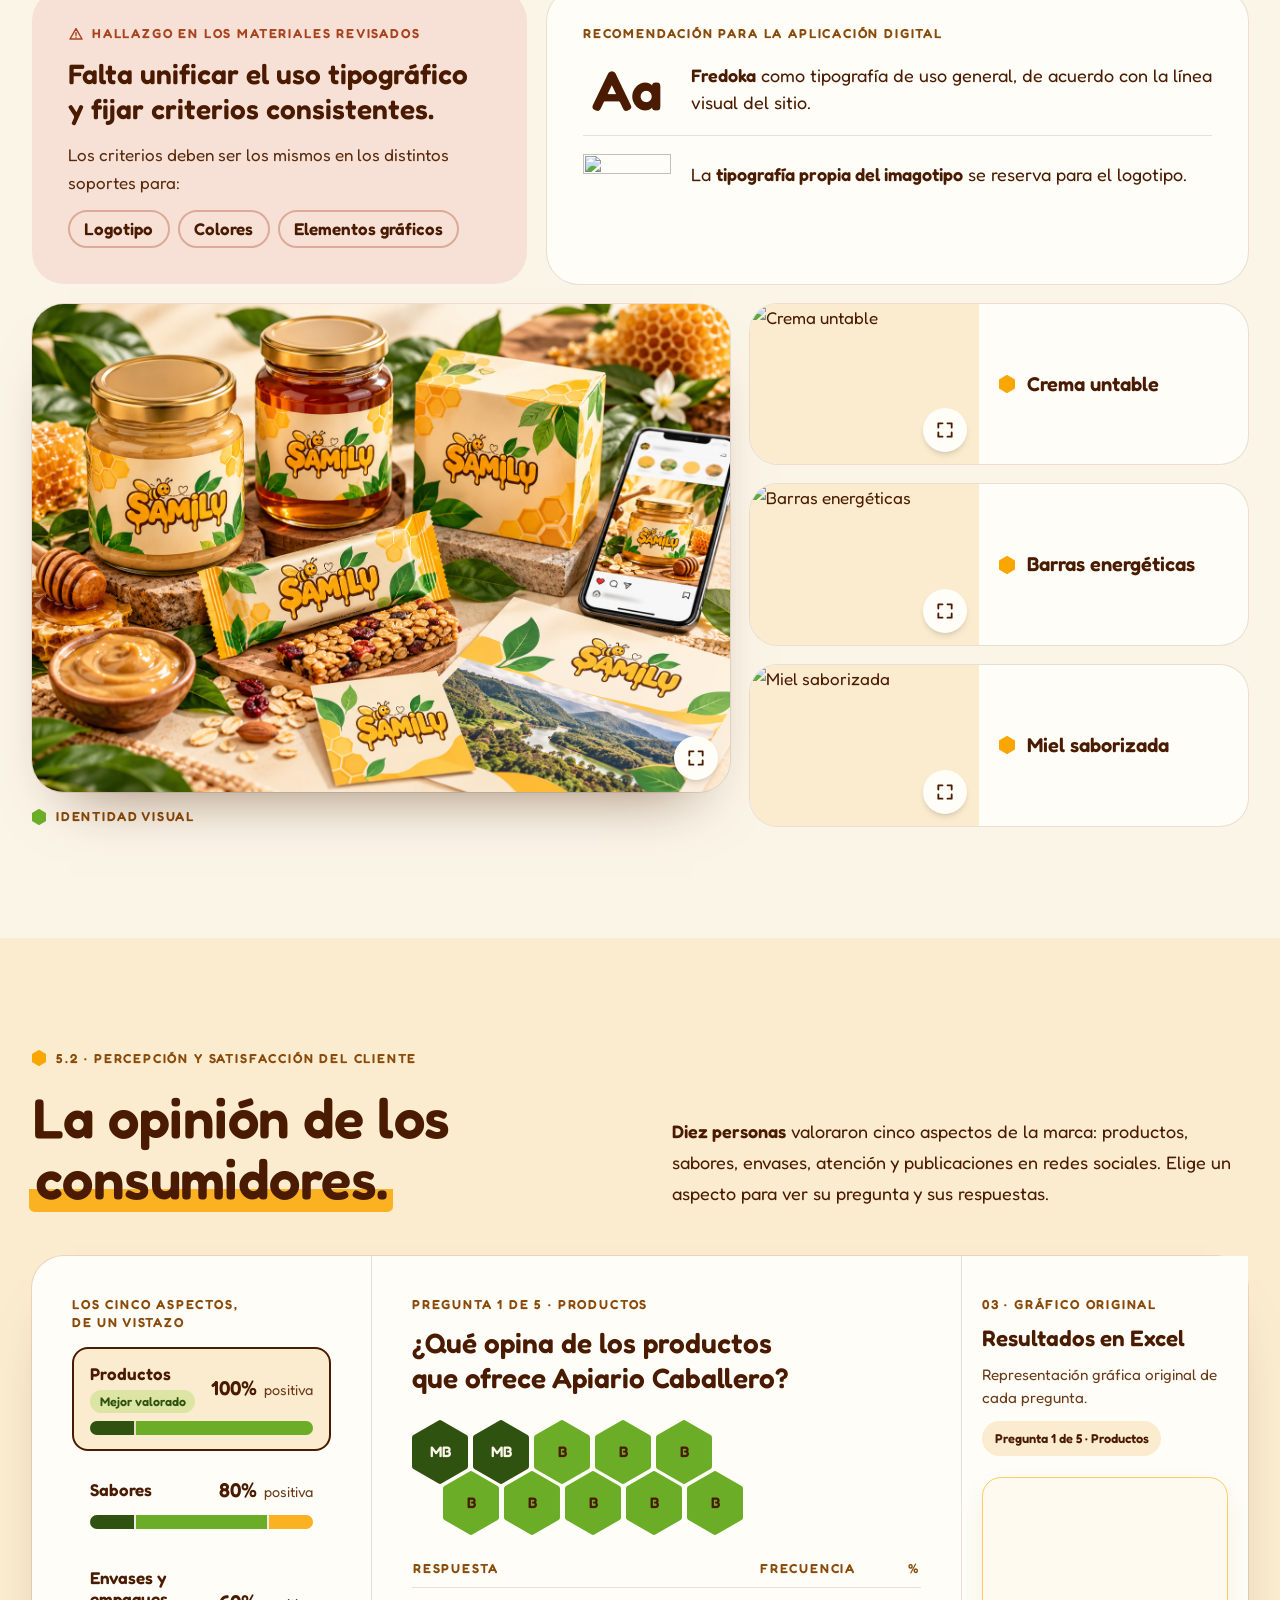
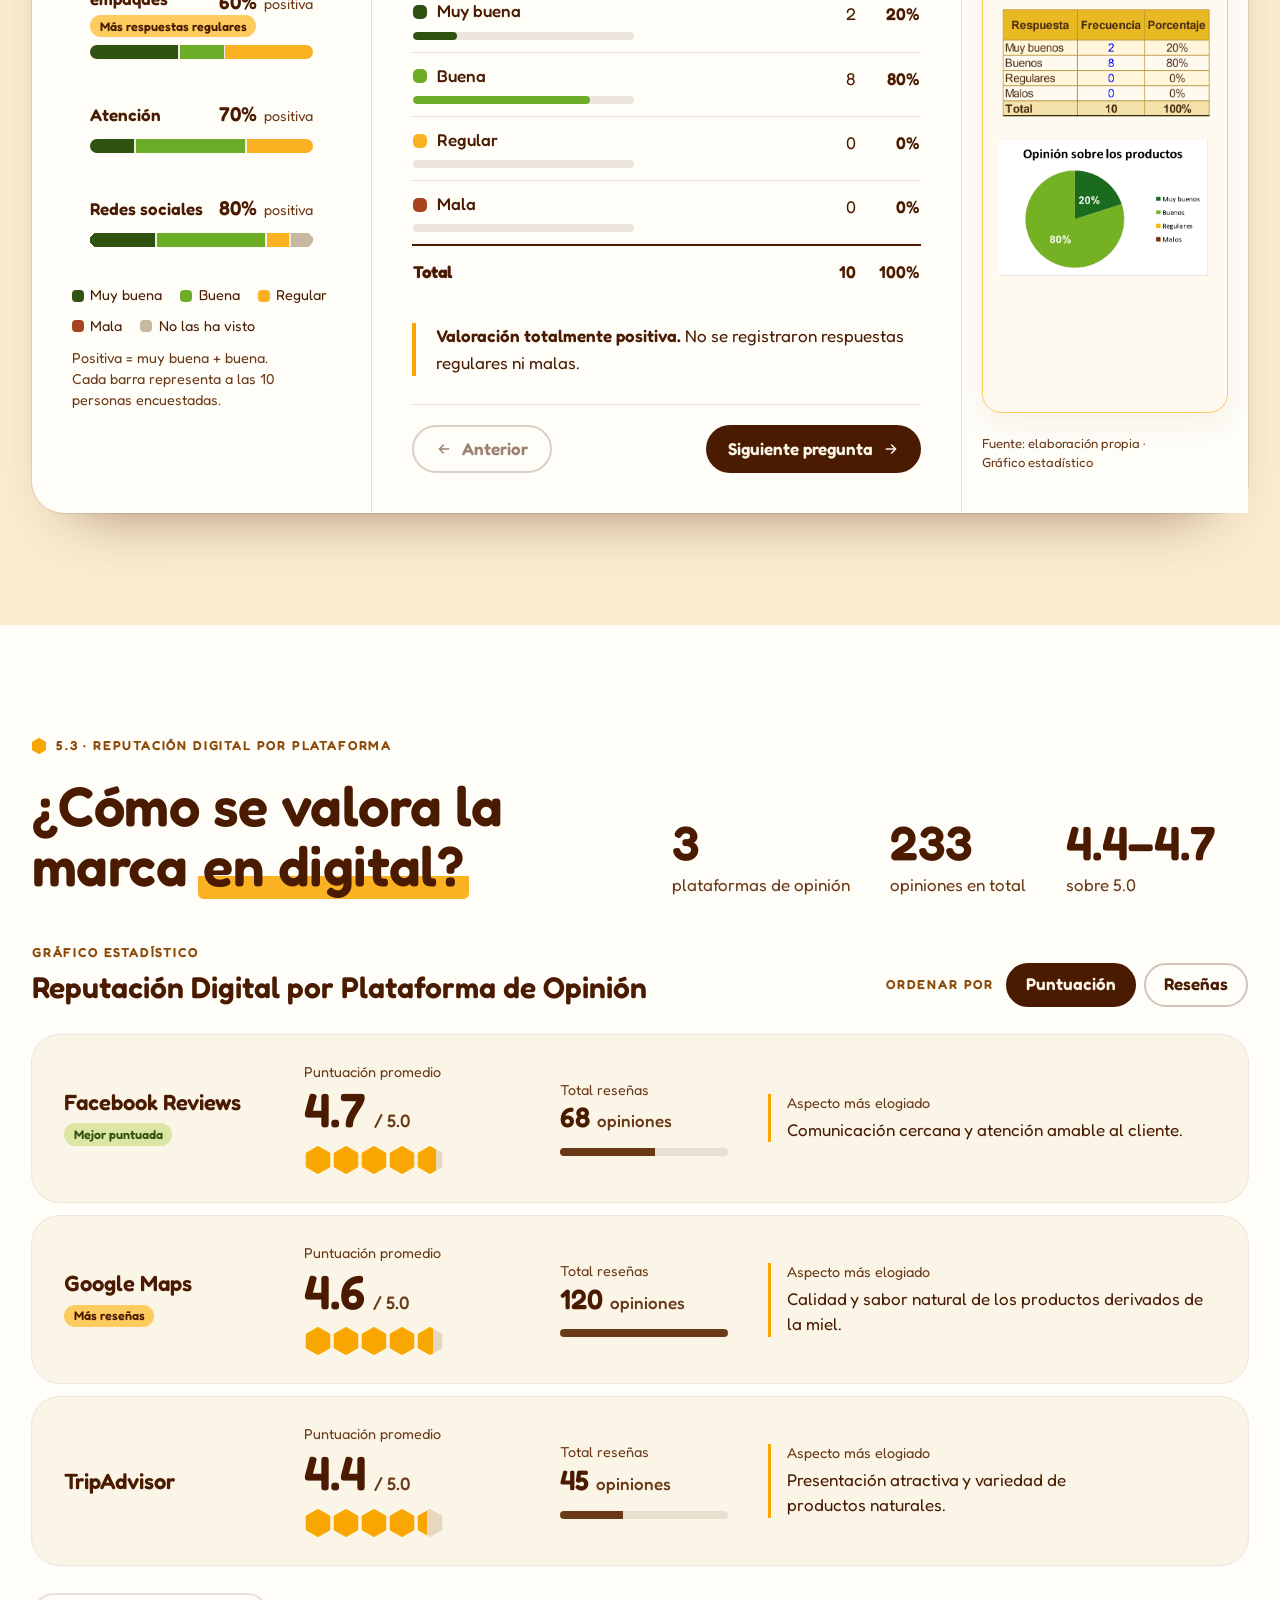
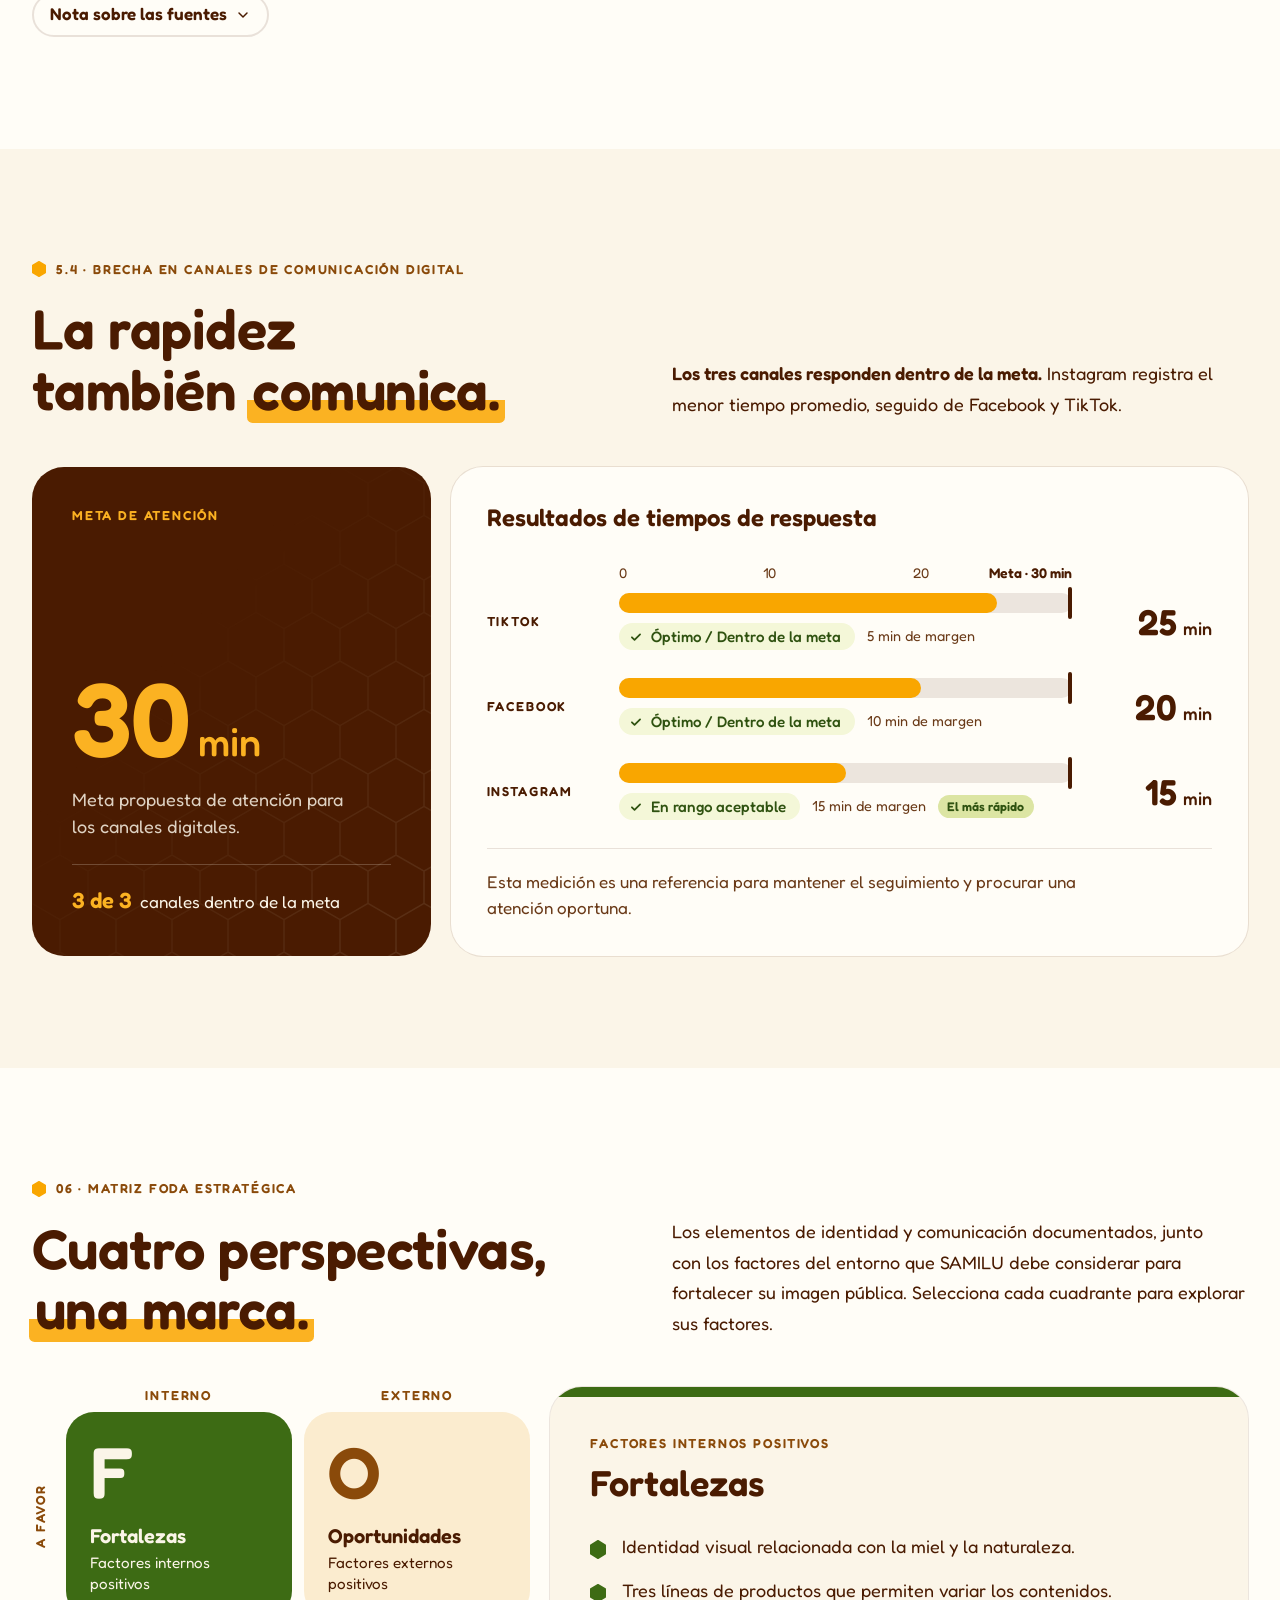
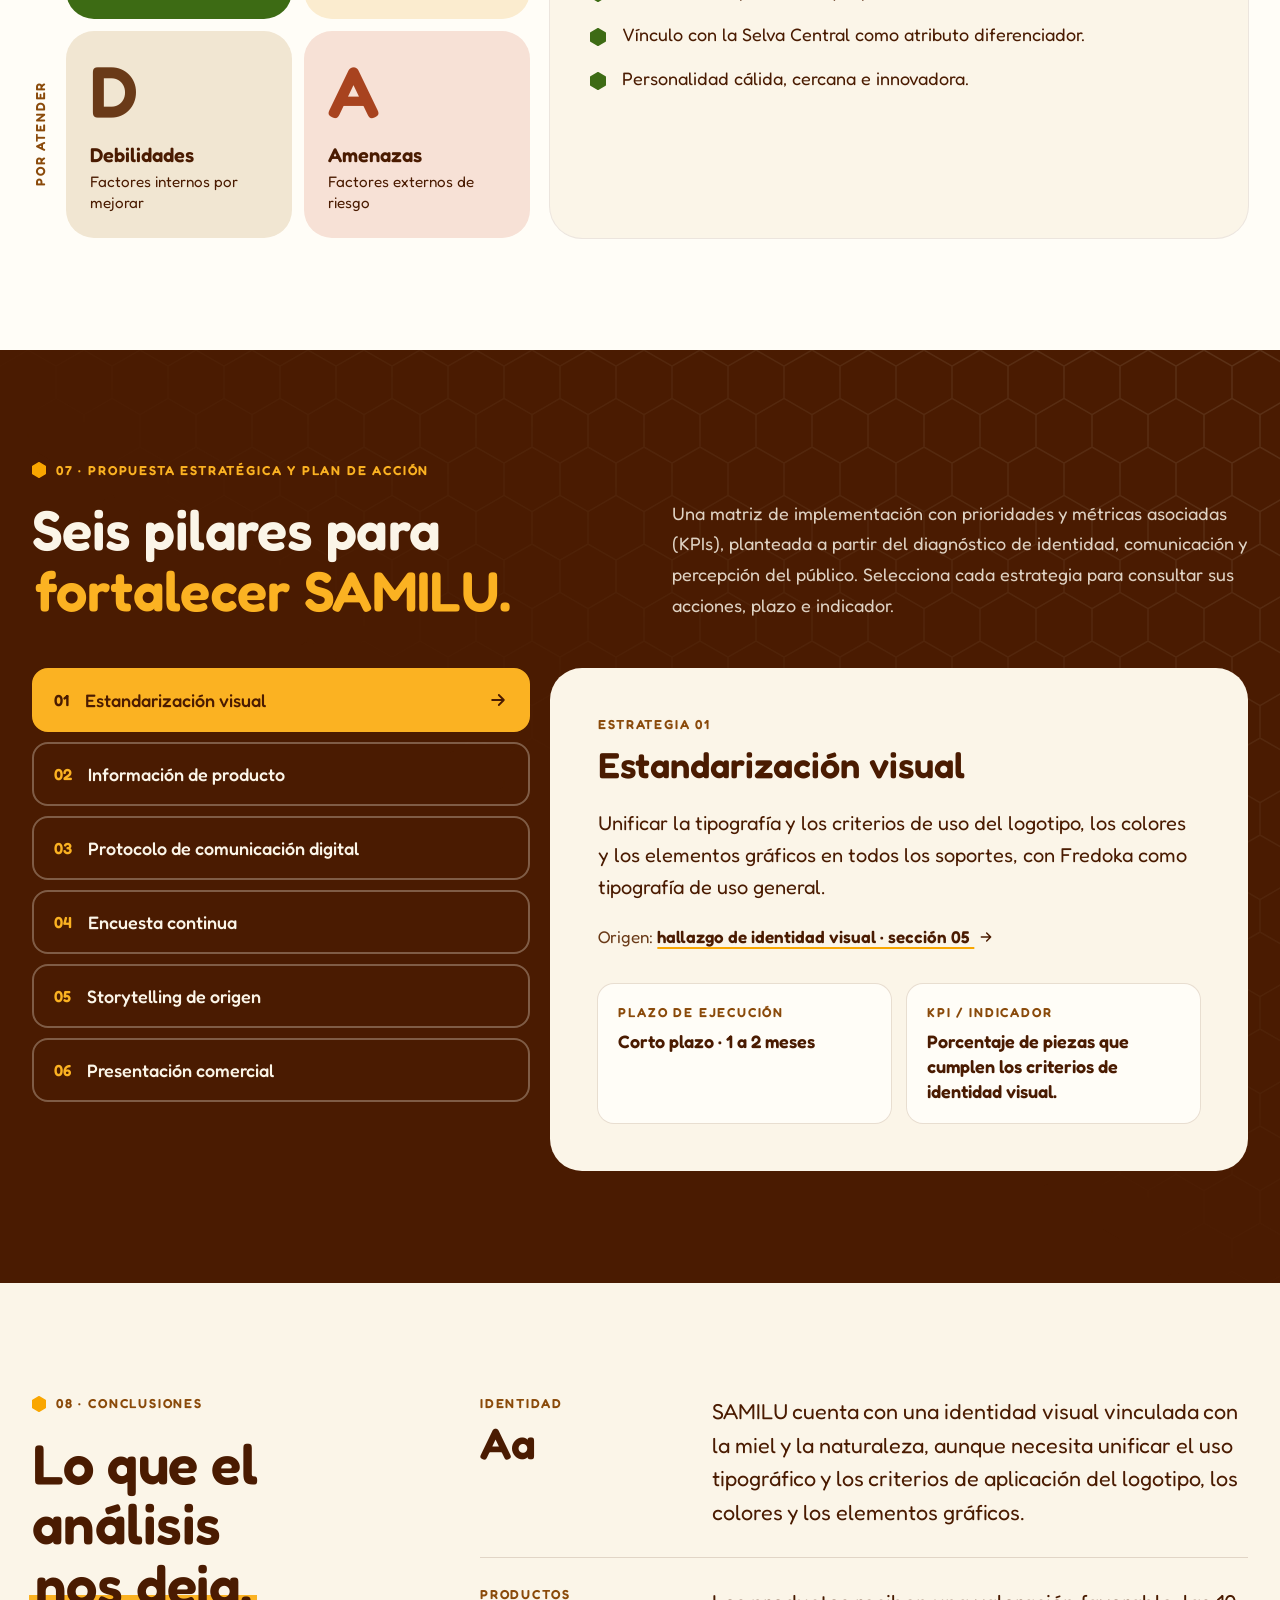
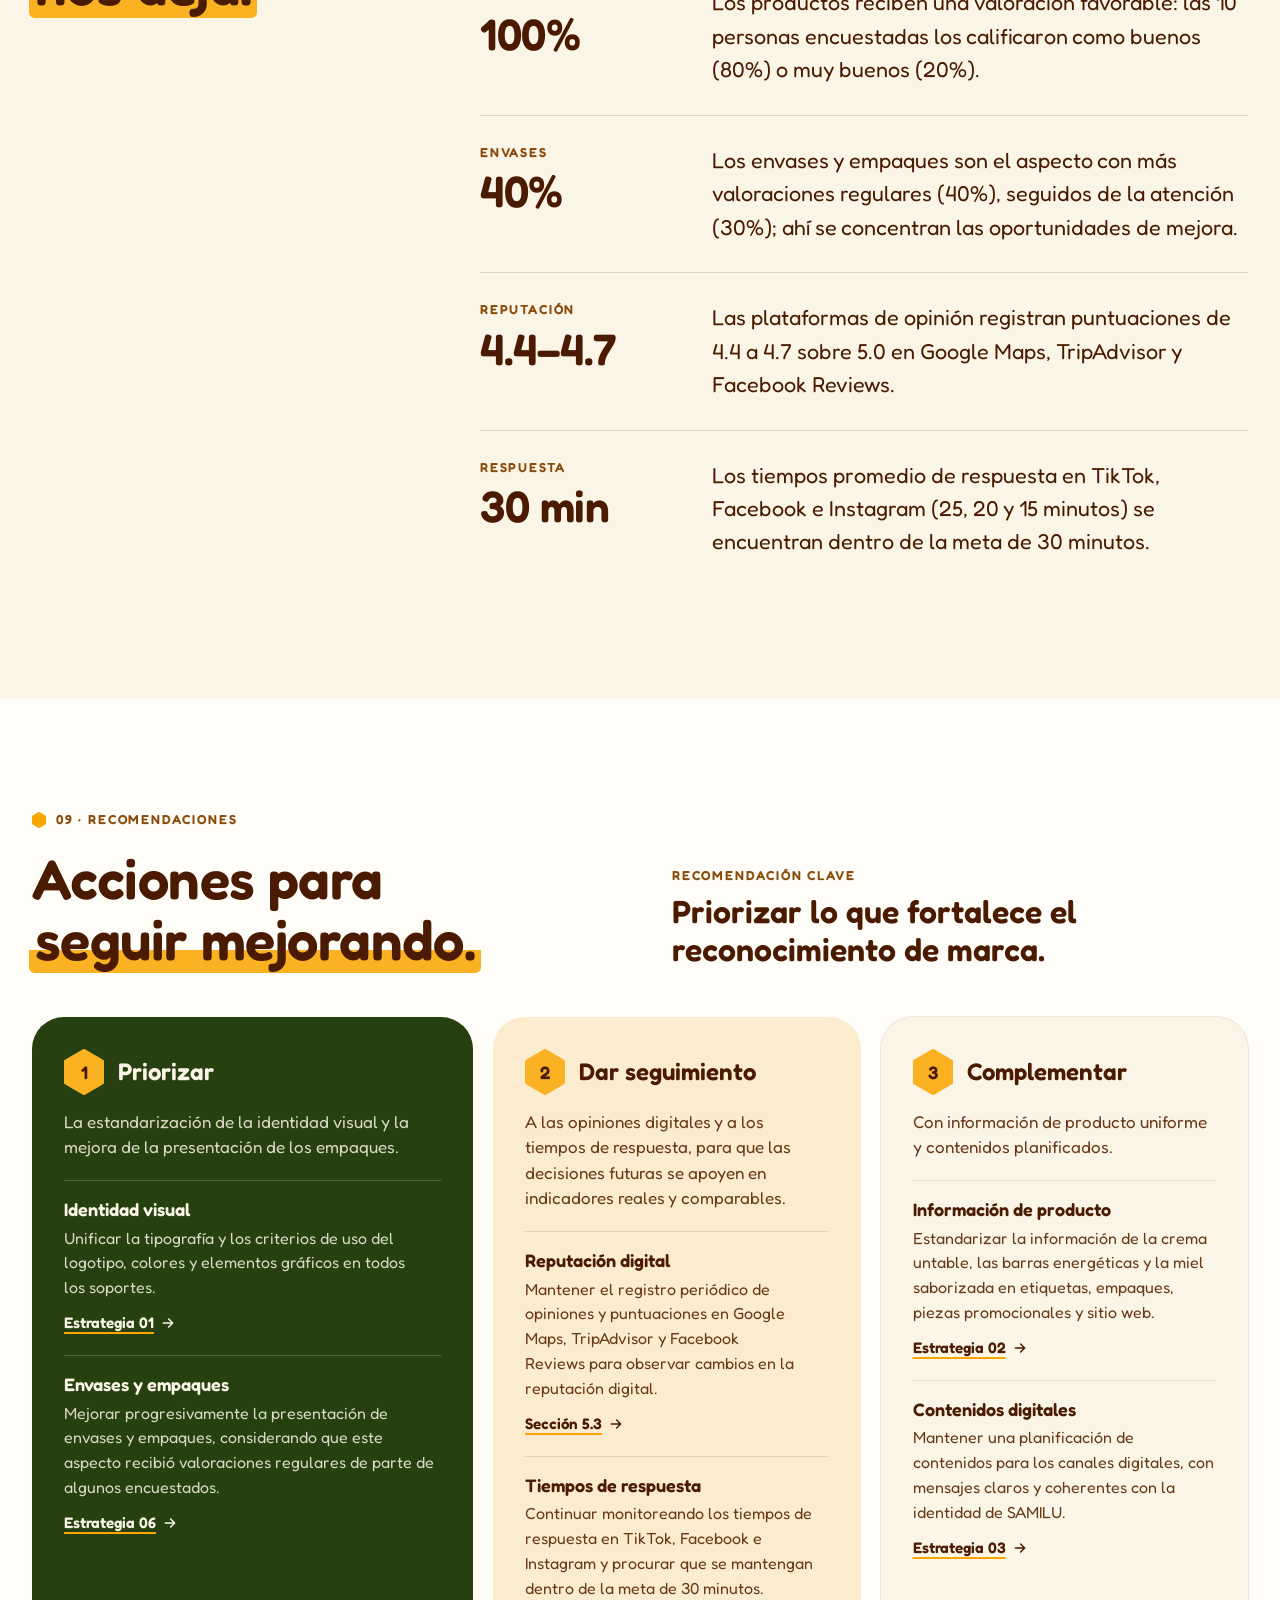
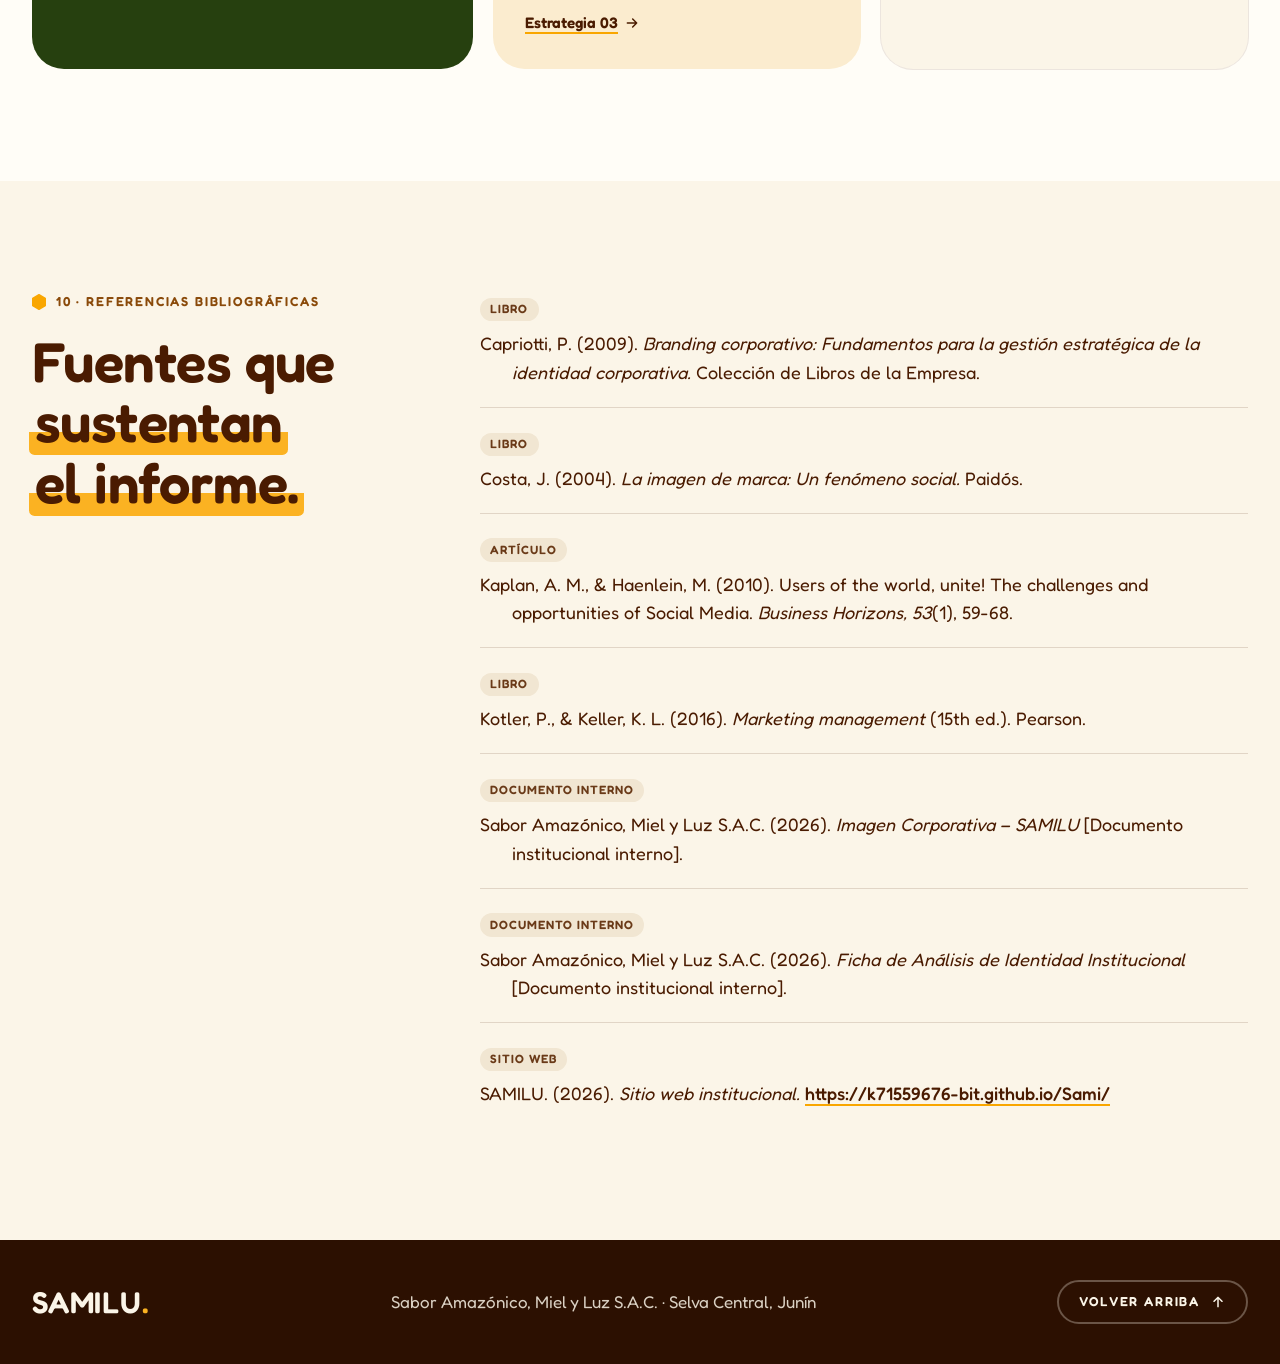
==== commit a1464f52: "Add files via upload" ====
--- a/analisis-imagen.html
+++ b/analisis-imagen.html
@@ -1292,11 +1292,10 @@
             <p class="label">Factores internos positivos</p>
             <h3 class="factors__title">Fortalezas</h3>
             <ul class="factors__list">
-              <li>Identidad visual vinculada con la miel y la naturaleza: imagotipo con abeja, cucharón con miel, gotas y hojas.</li>
-              <li>Paleta cálida y natural en tonos miel, marrón, verdes y crema.</li>
-              <li>Productos bien valorados: las 10 personas encuestadas los calificaron como buenos o muy buenos.</li>
-              <li>Tiempos promedio de respuesta dentro de la meta de 30 minutos en TikTok, Facebook e Instagram.</li>
+              <li>Identidad visual relacionada con la miel y la naturaleza.</li>
+              <li>Tres líneas de productos que permiten variar los contenidos.</li>
               <li>Vínculo con la Selva Central como atributo diferenciador.</li>
+              <li>Personalidad cálida, cercana e innovadora.</li>
             </ul>
           </div>
         </div>
@@ -1319,10 +1318,10 @@
             <p class="label">Factores internos por mejorar</p>
             <h3 class="factors__title">Debilidades</h3>
             <ul class="factors__list">
-              <li>Uso tipográfico sin unificar en los materiales revisados.</li>
-              <li>Faltan criterios consistentes para el logotipo, los colores y los elementos gráficos en los distintos soportes.</li>
-              <li>Envases y empaques con 40% de valoraciones regulares en la encuesta.</li>
+              <li>Falta de un calendario editorial consolidado al inicio del plan.</li>
+              <li>Necesidad de definir responsables y tiempos de aprobación.</li>
               <li>Información de producto que debe unificarse entre los materiales.</li>
+              <li>Falta de una línea base común para evaluar los resultados.</li>
             </ul>
           </div>
         </div>
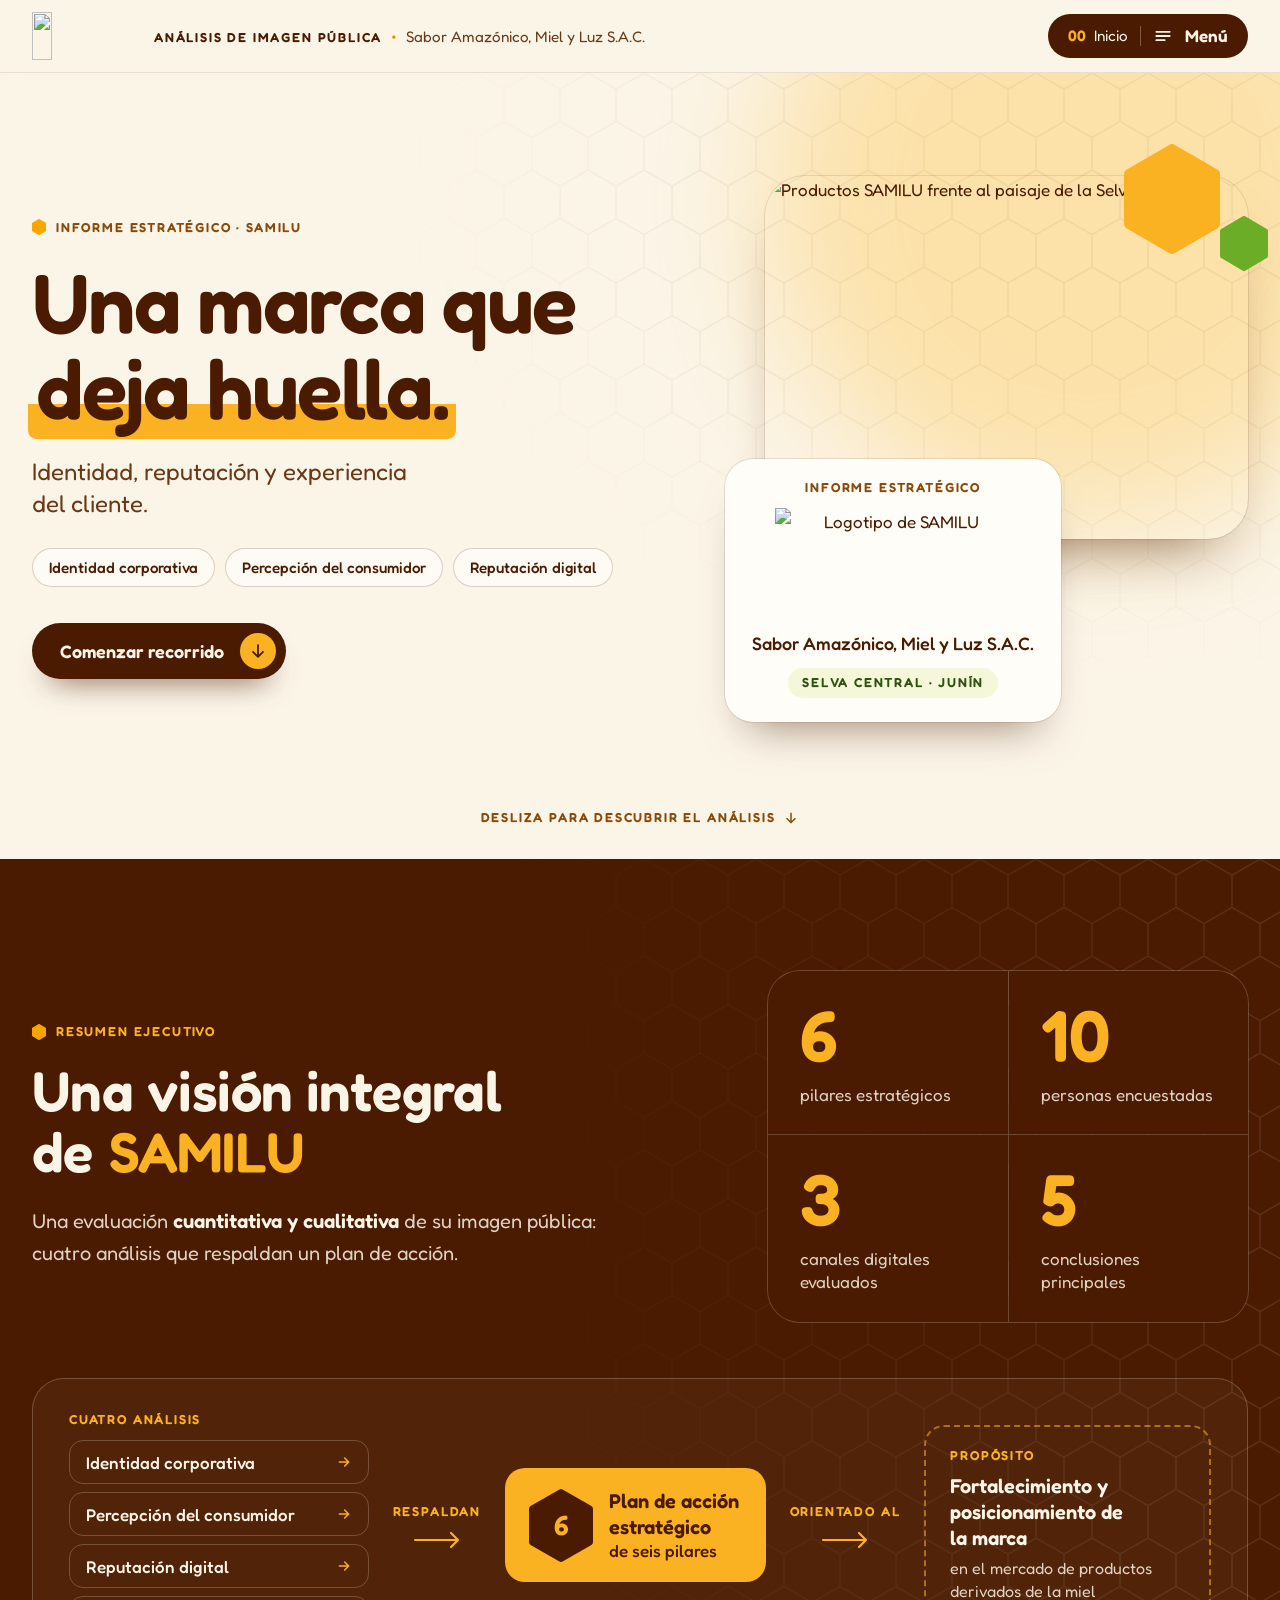
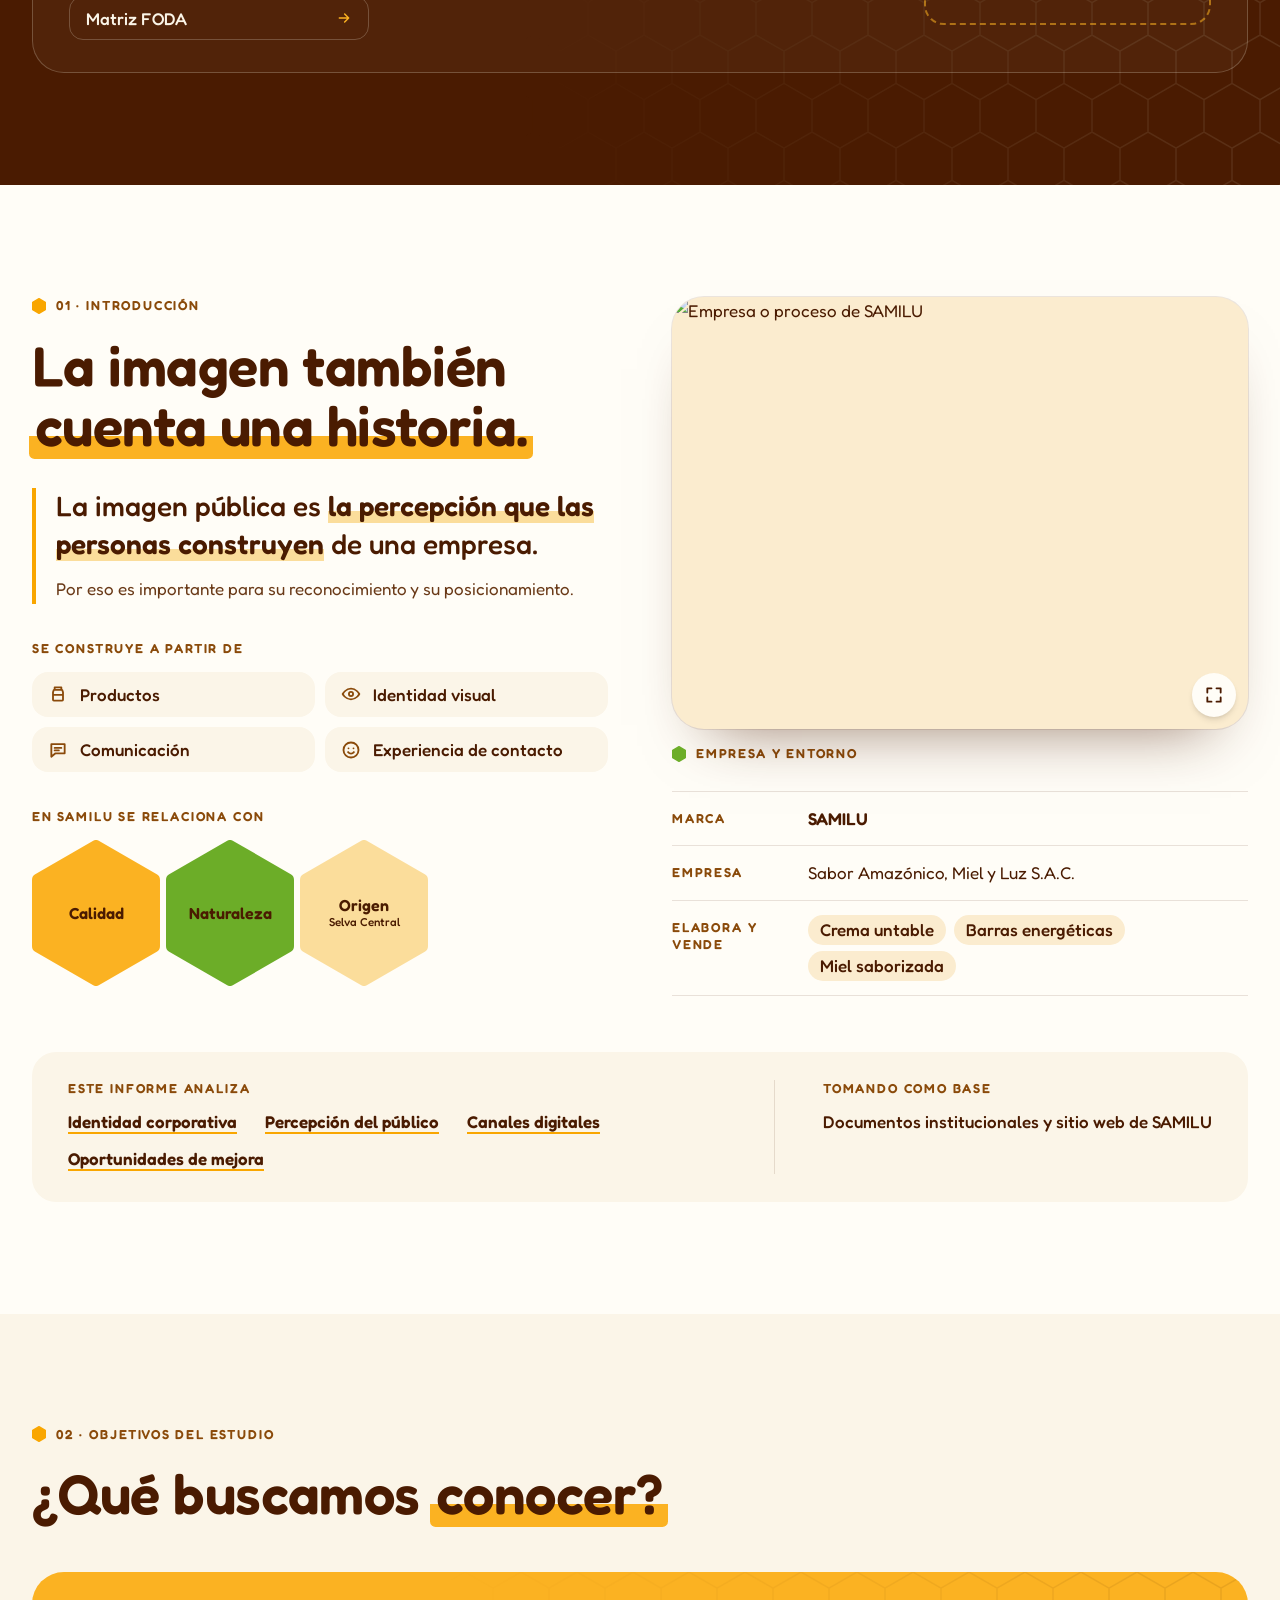
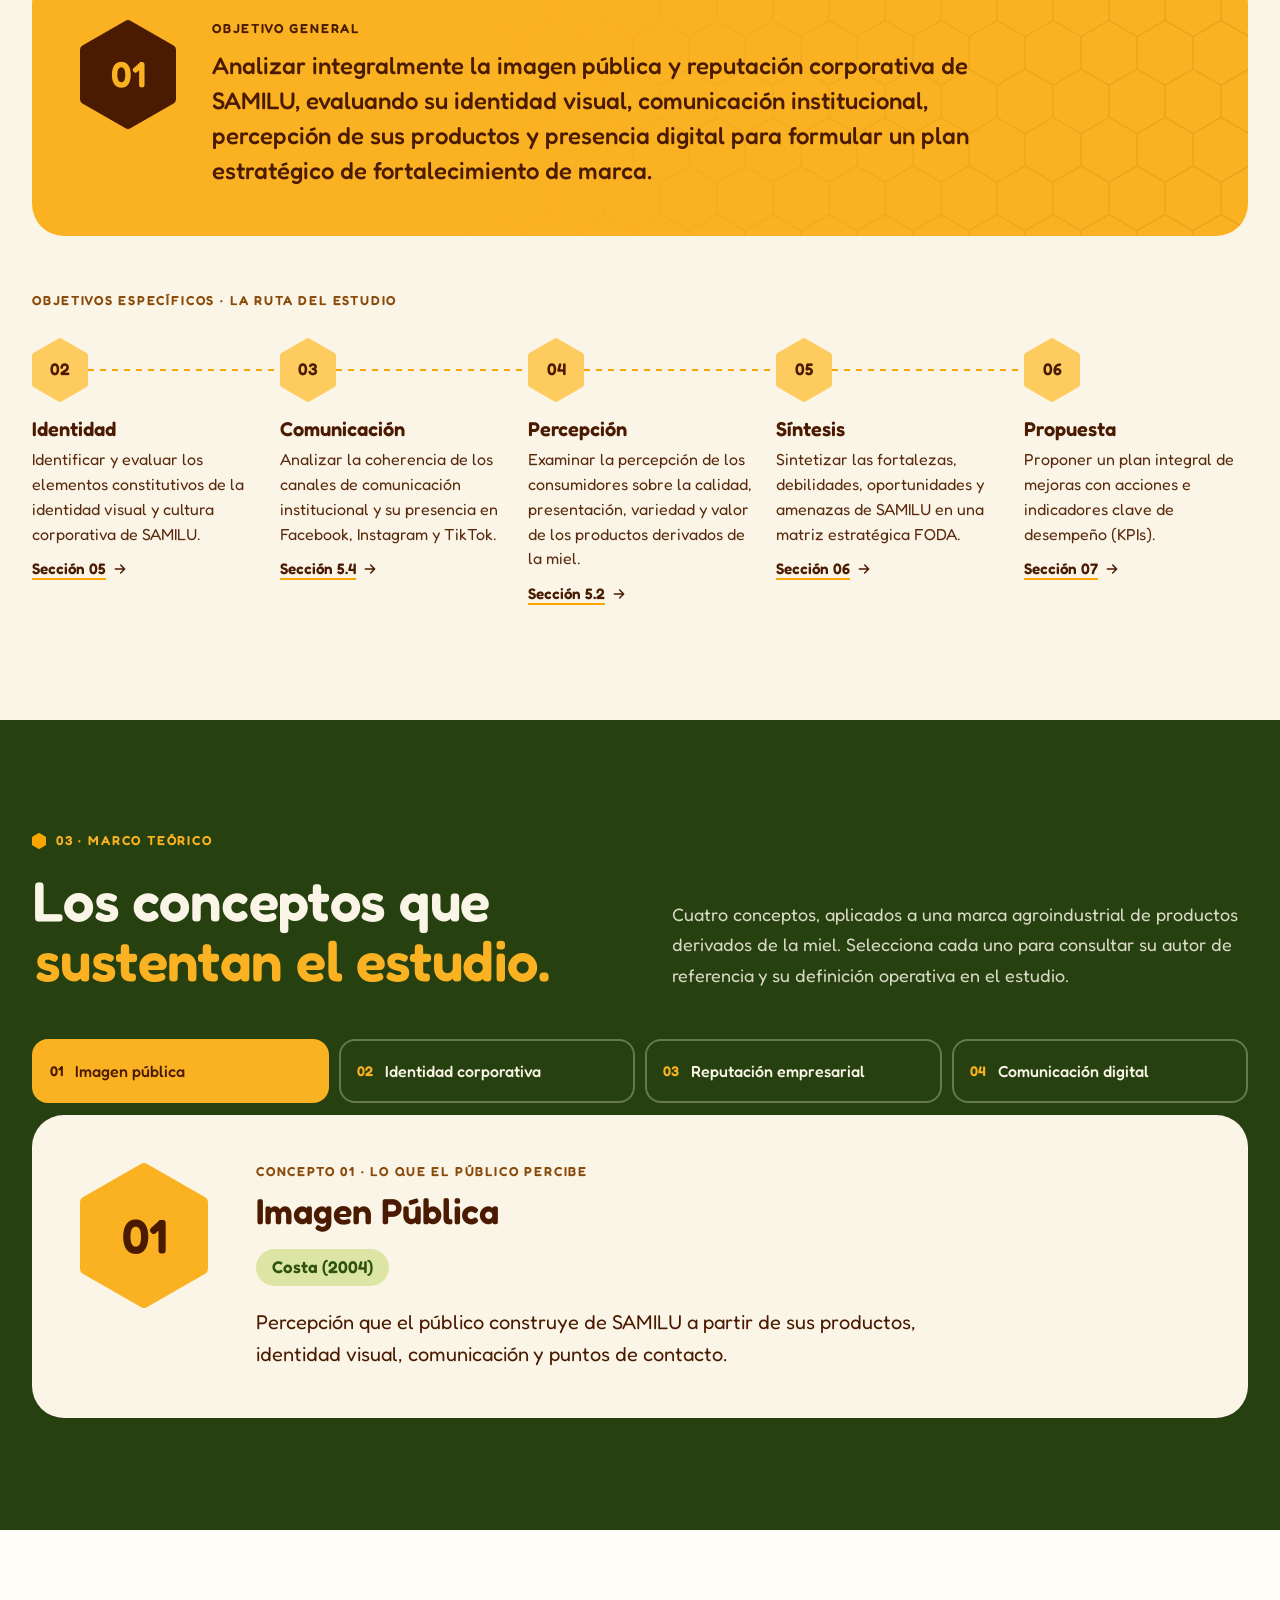
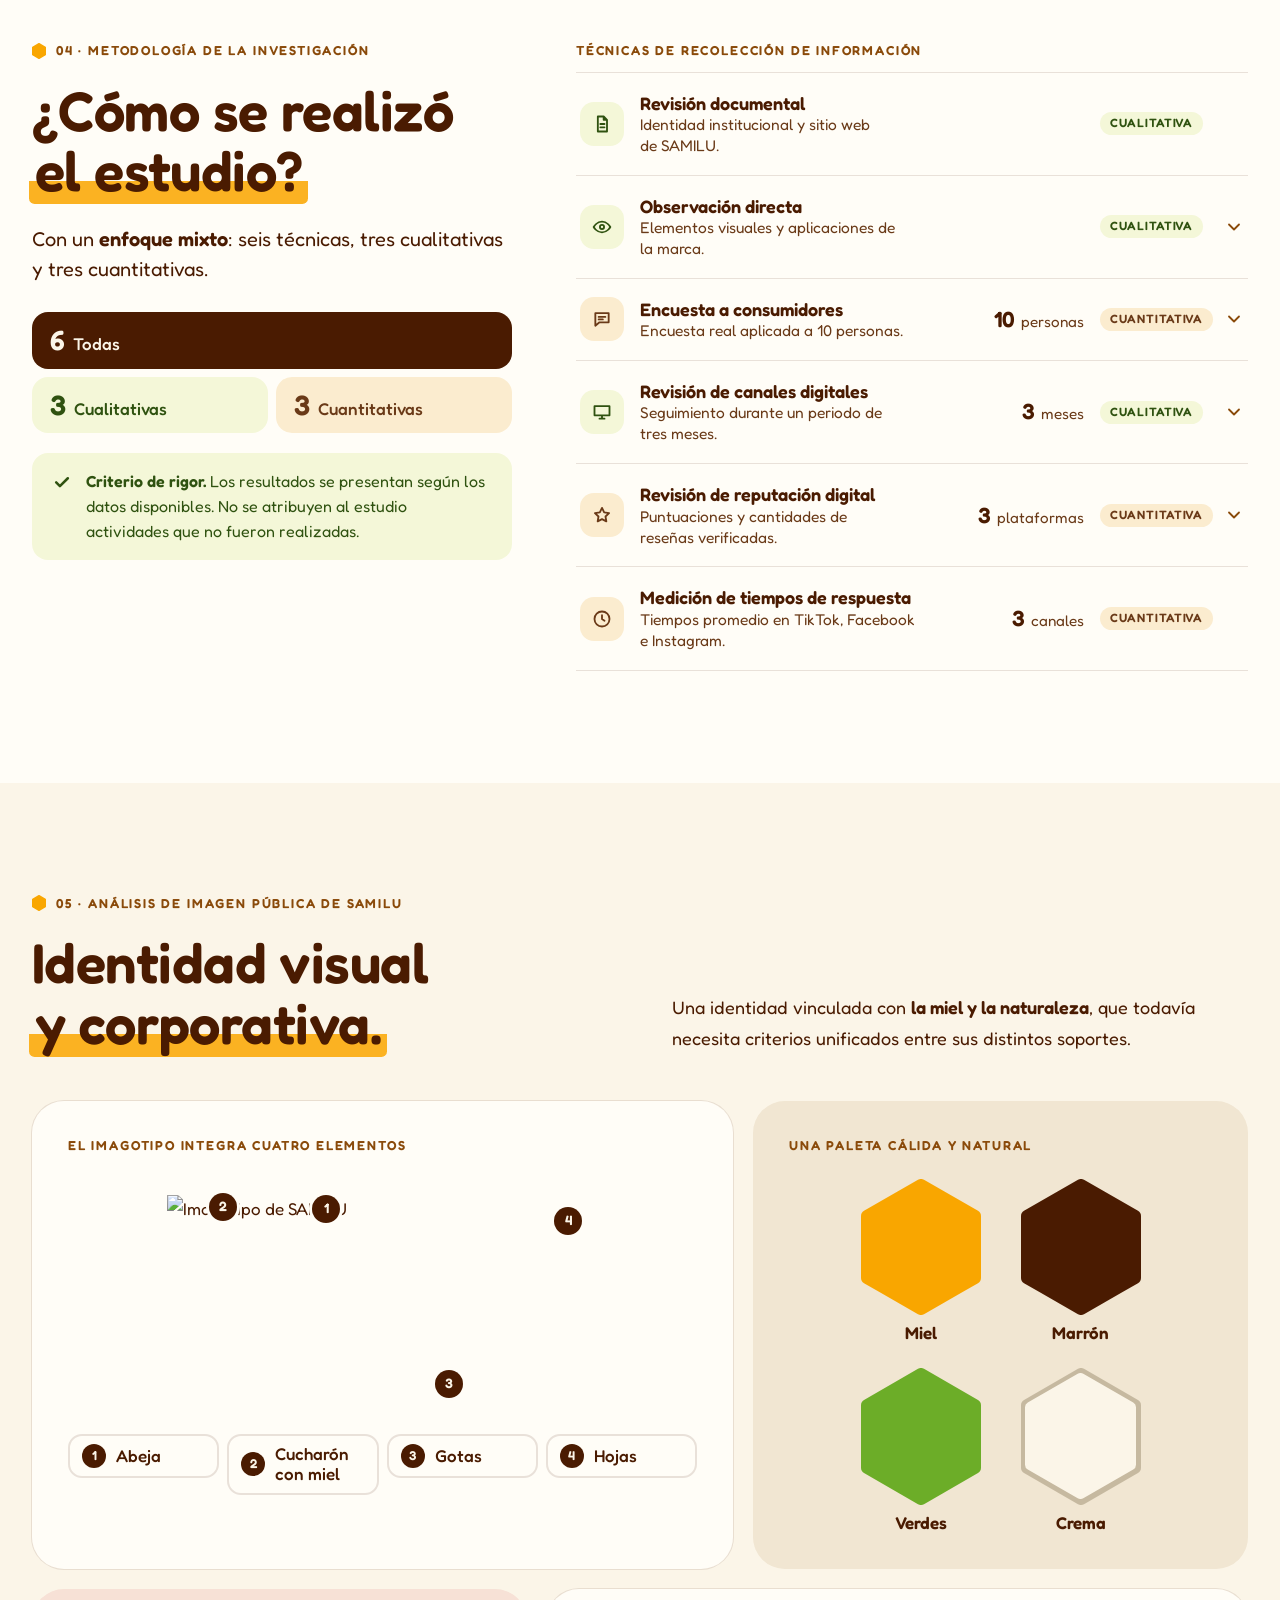
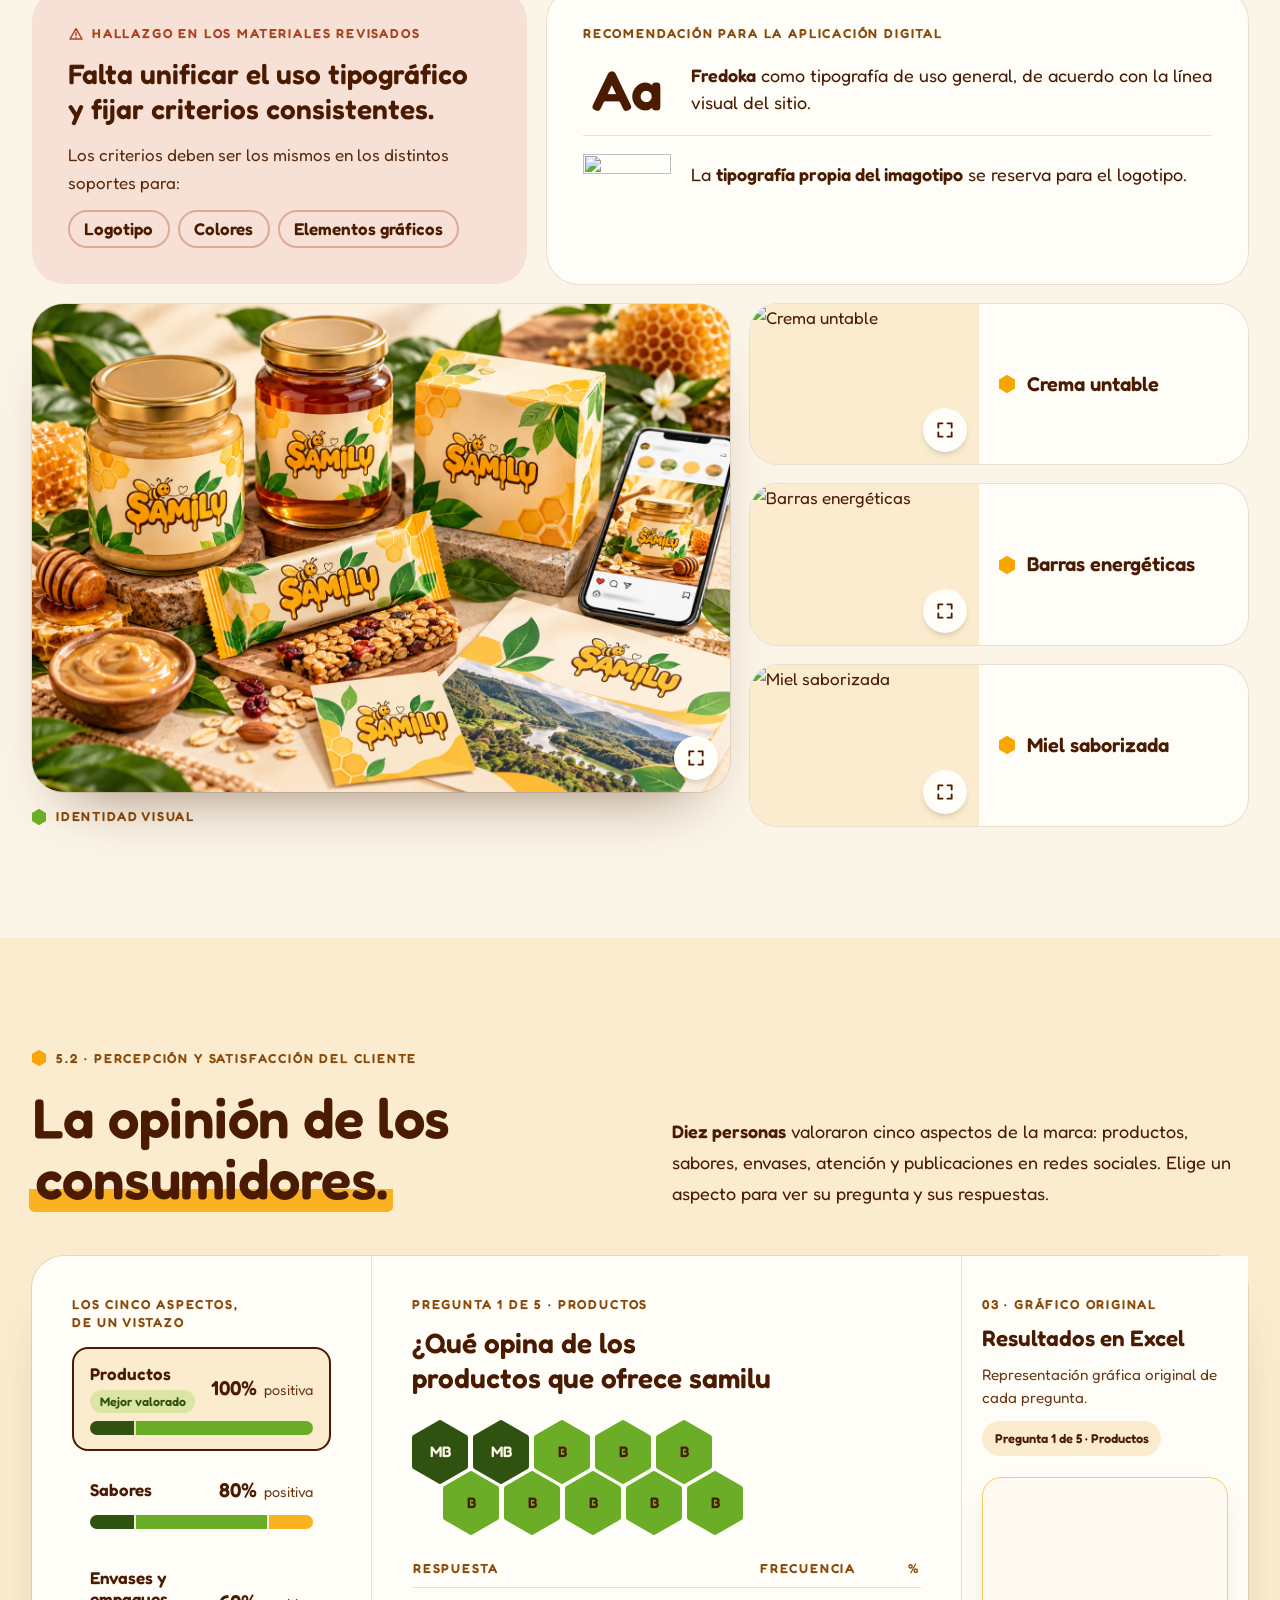
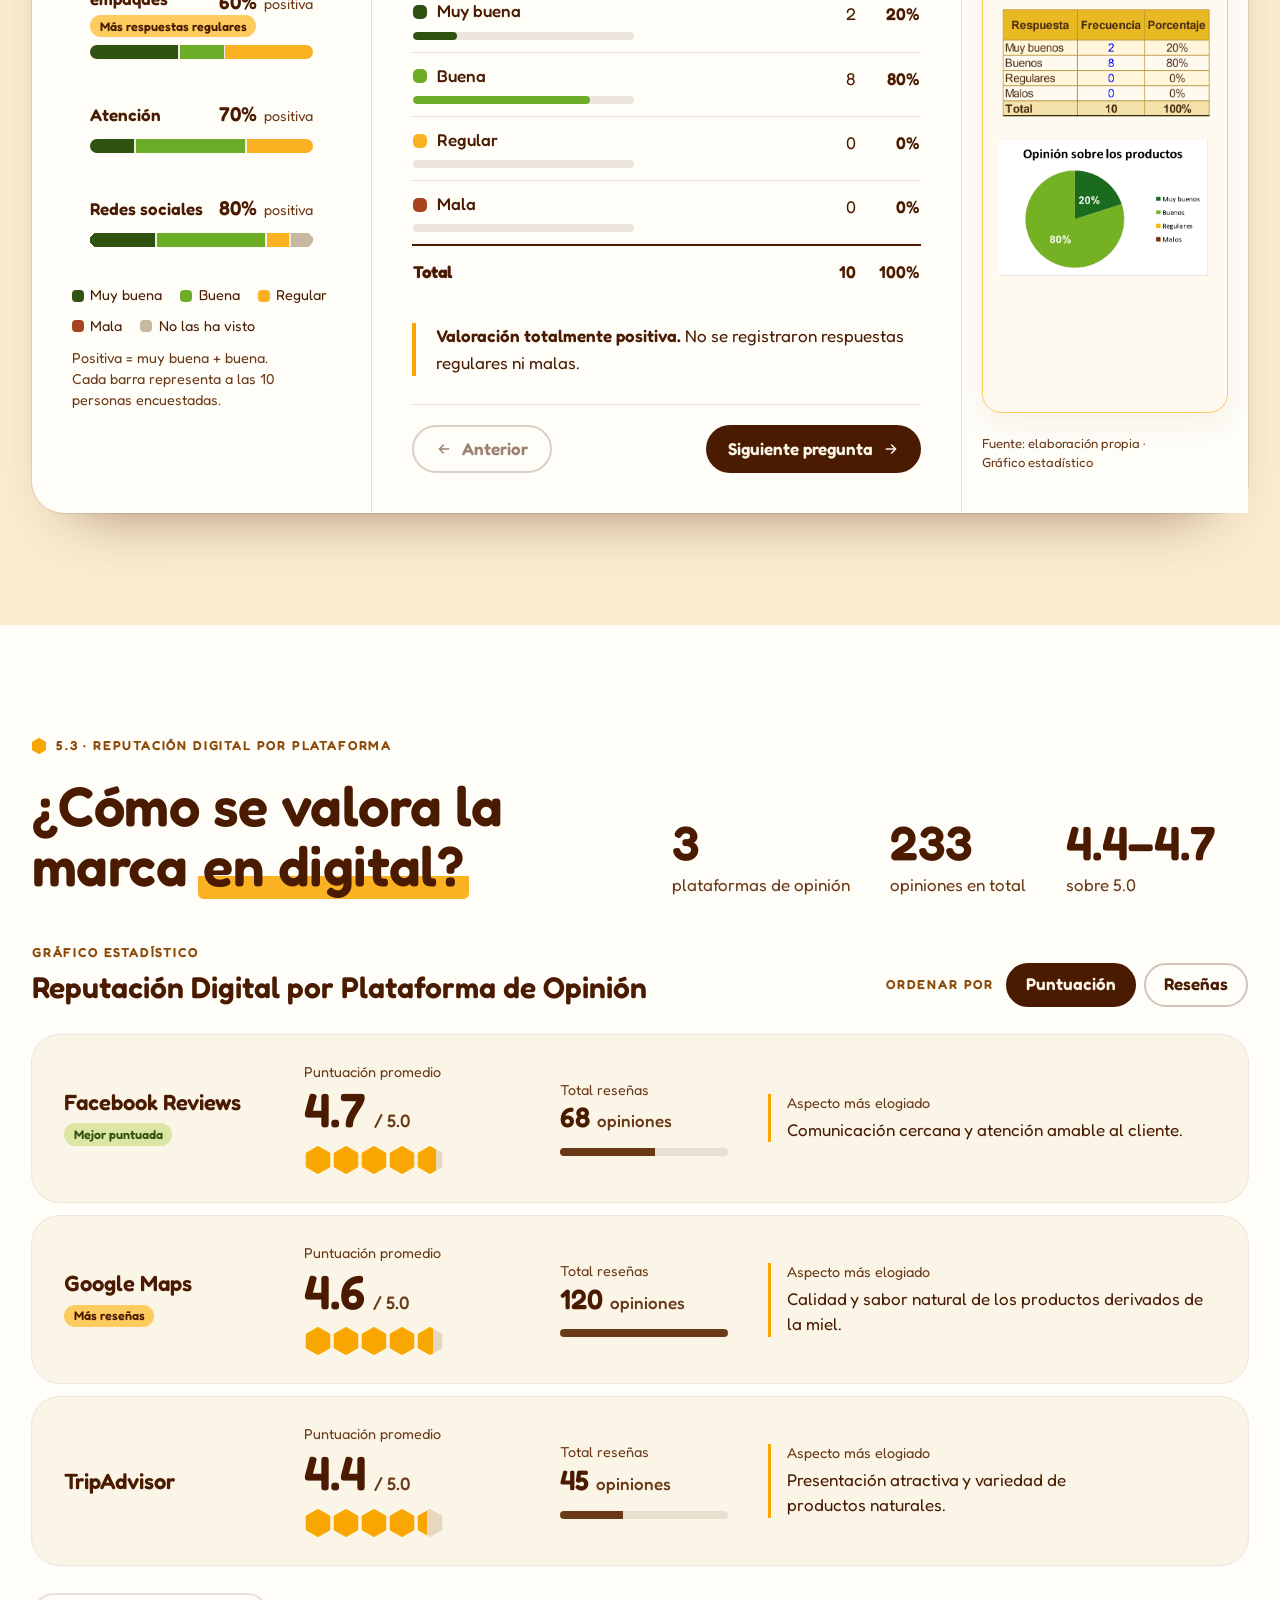
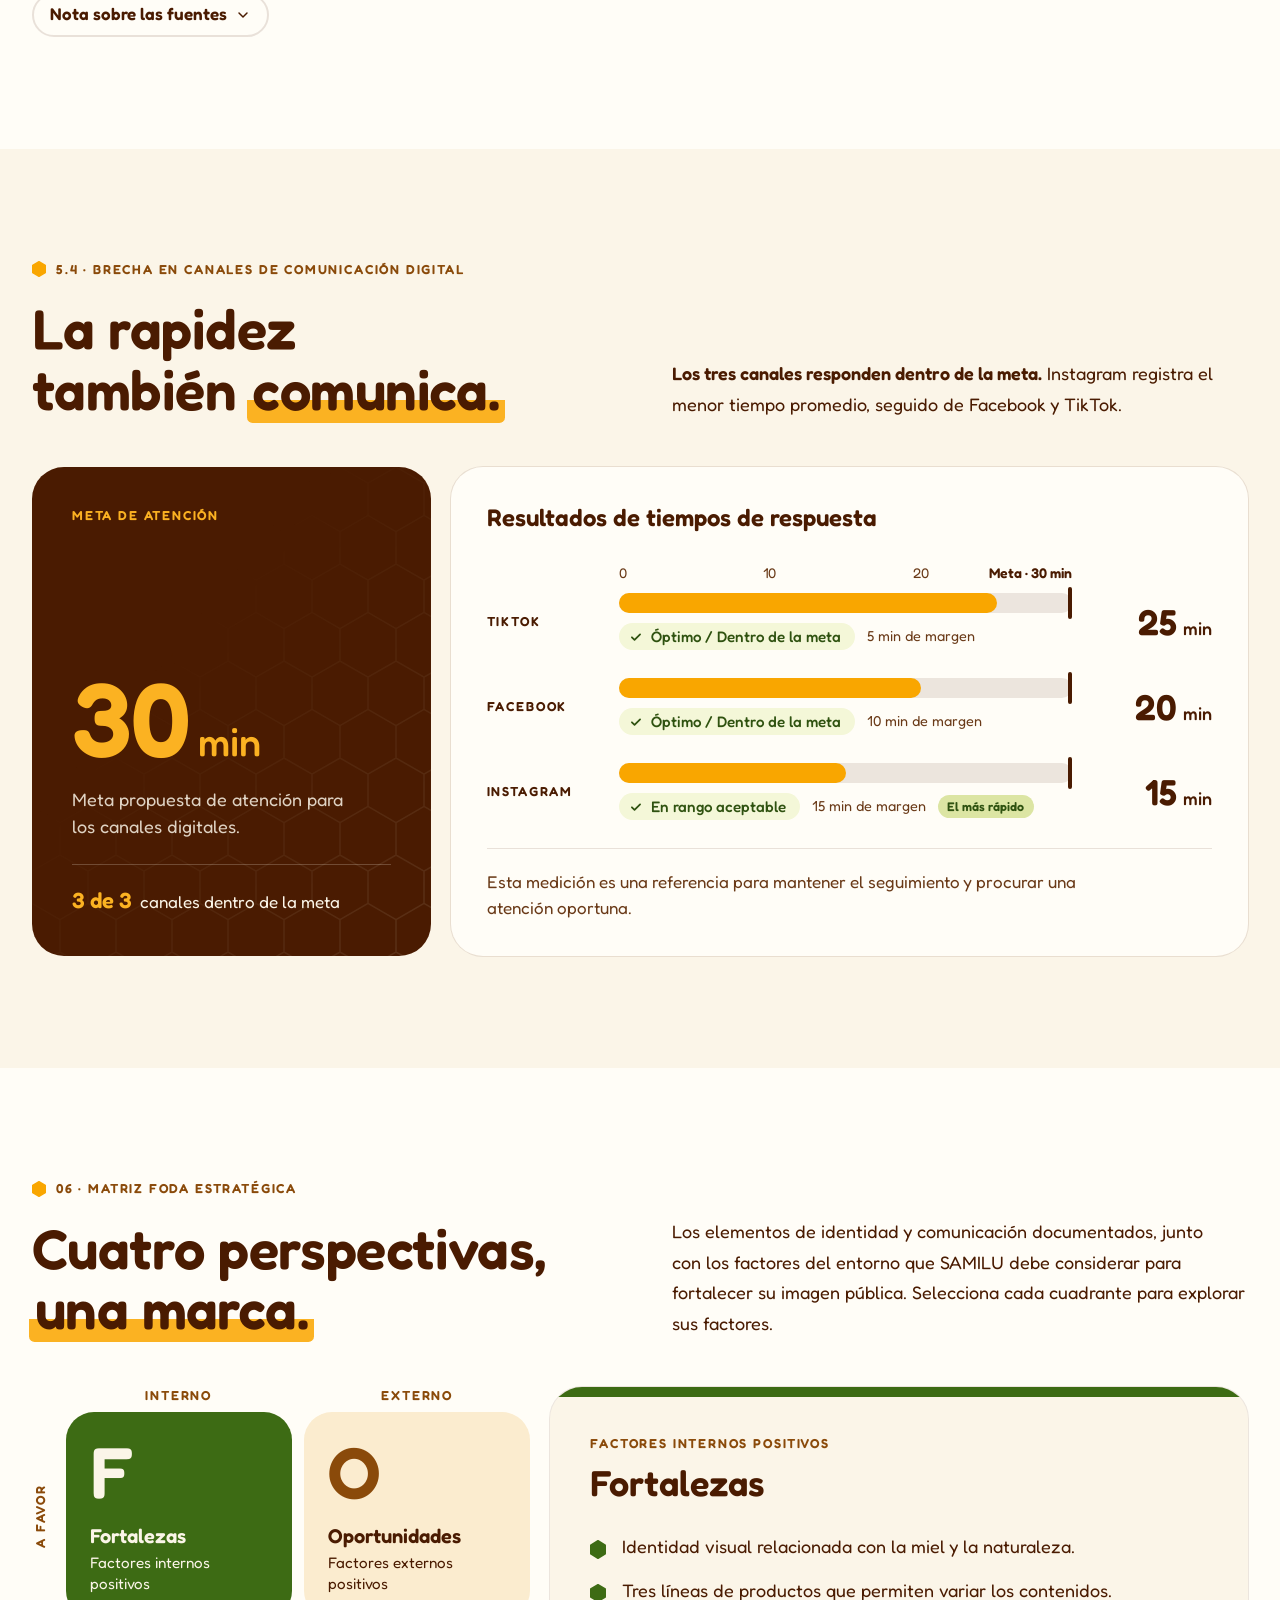
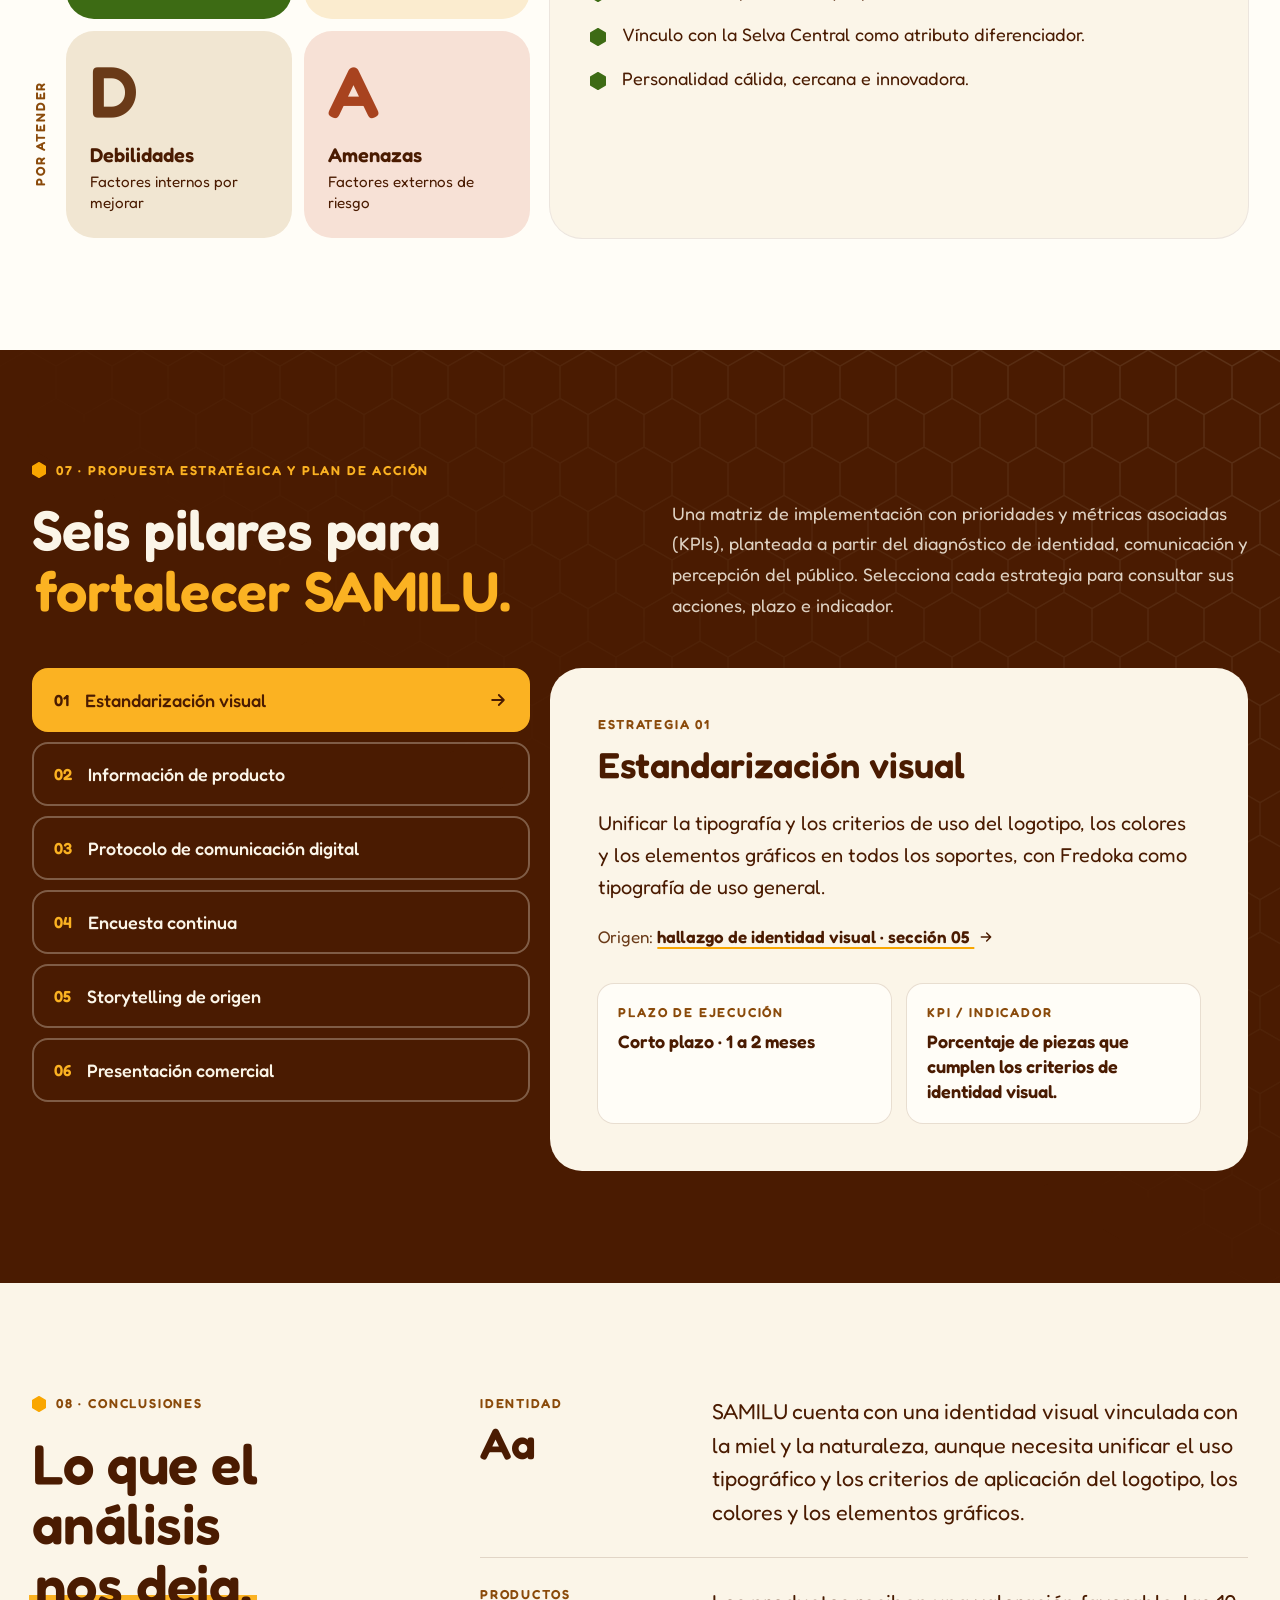
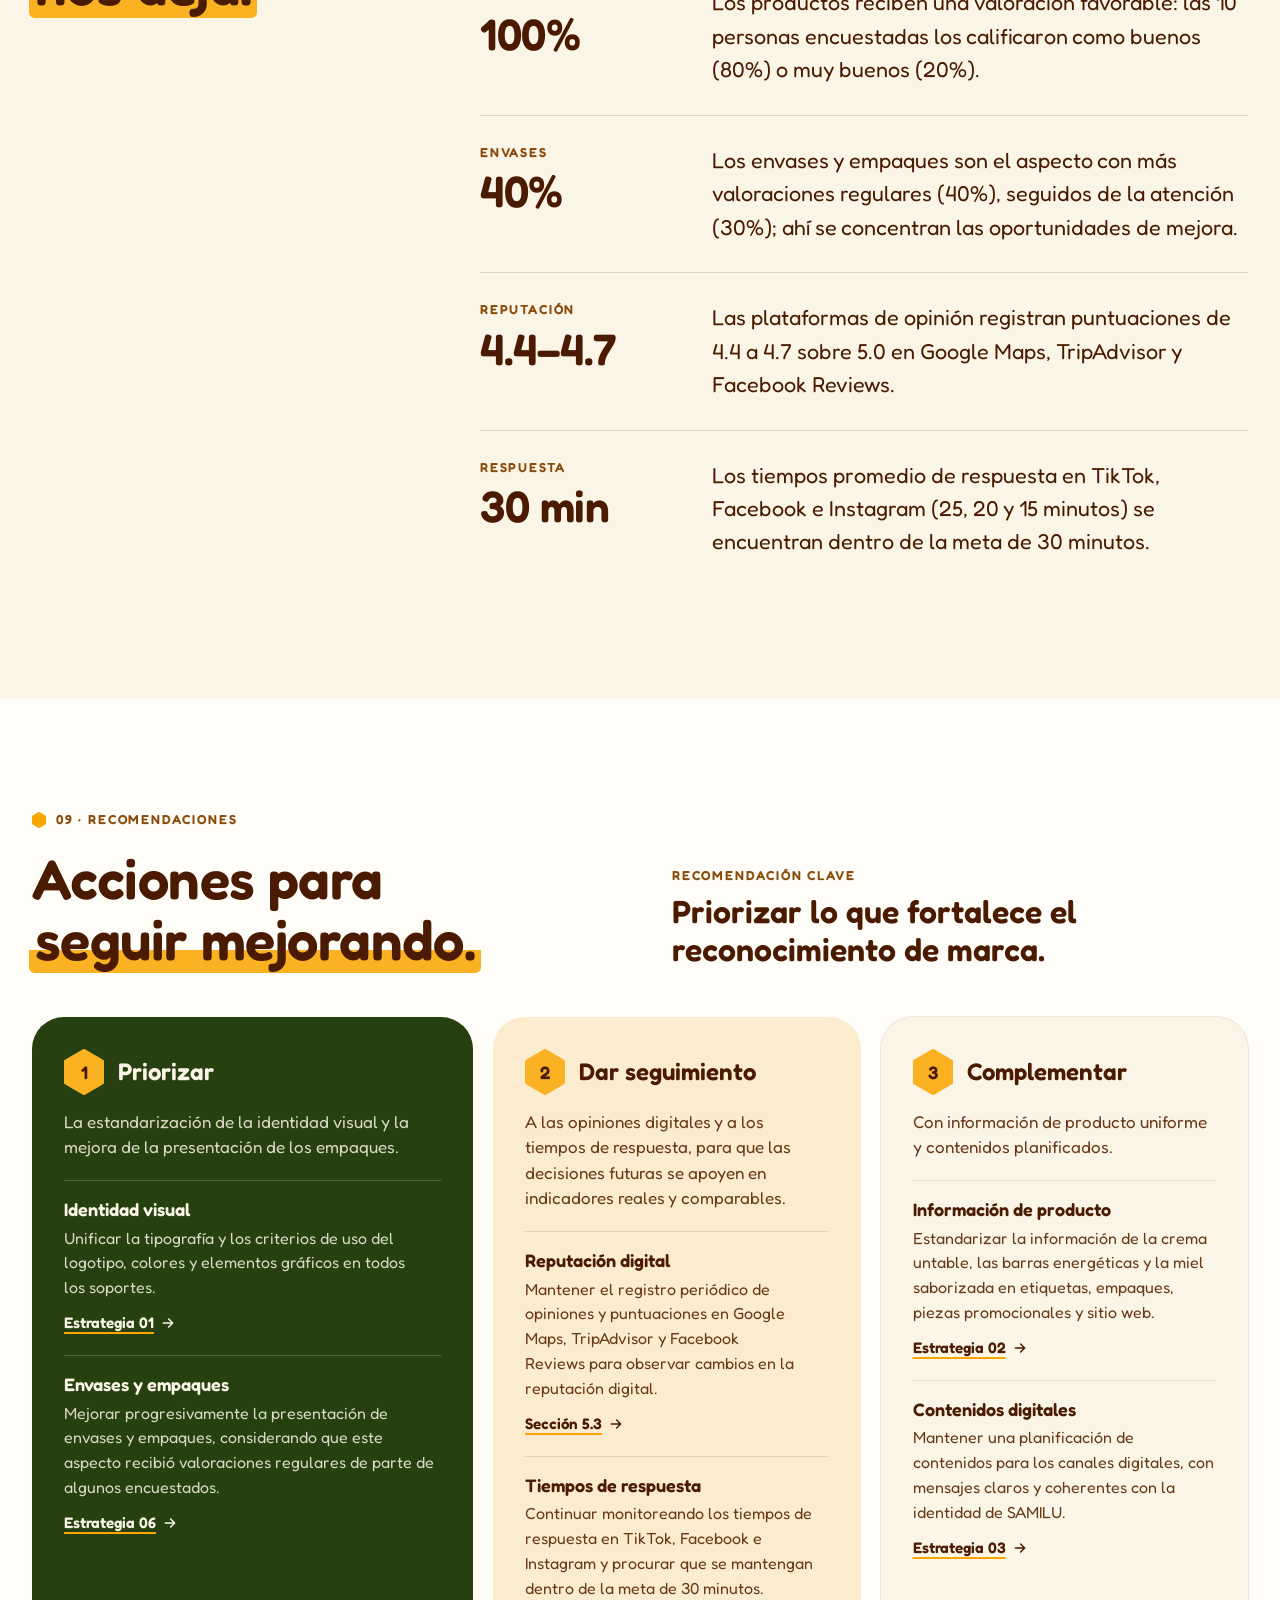
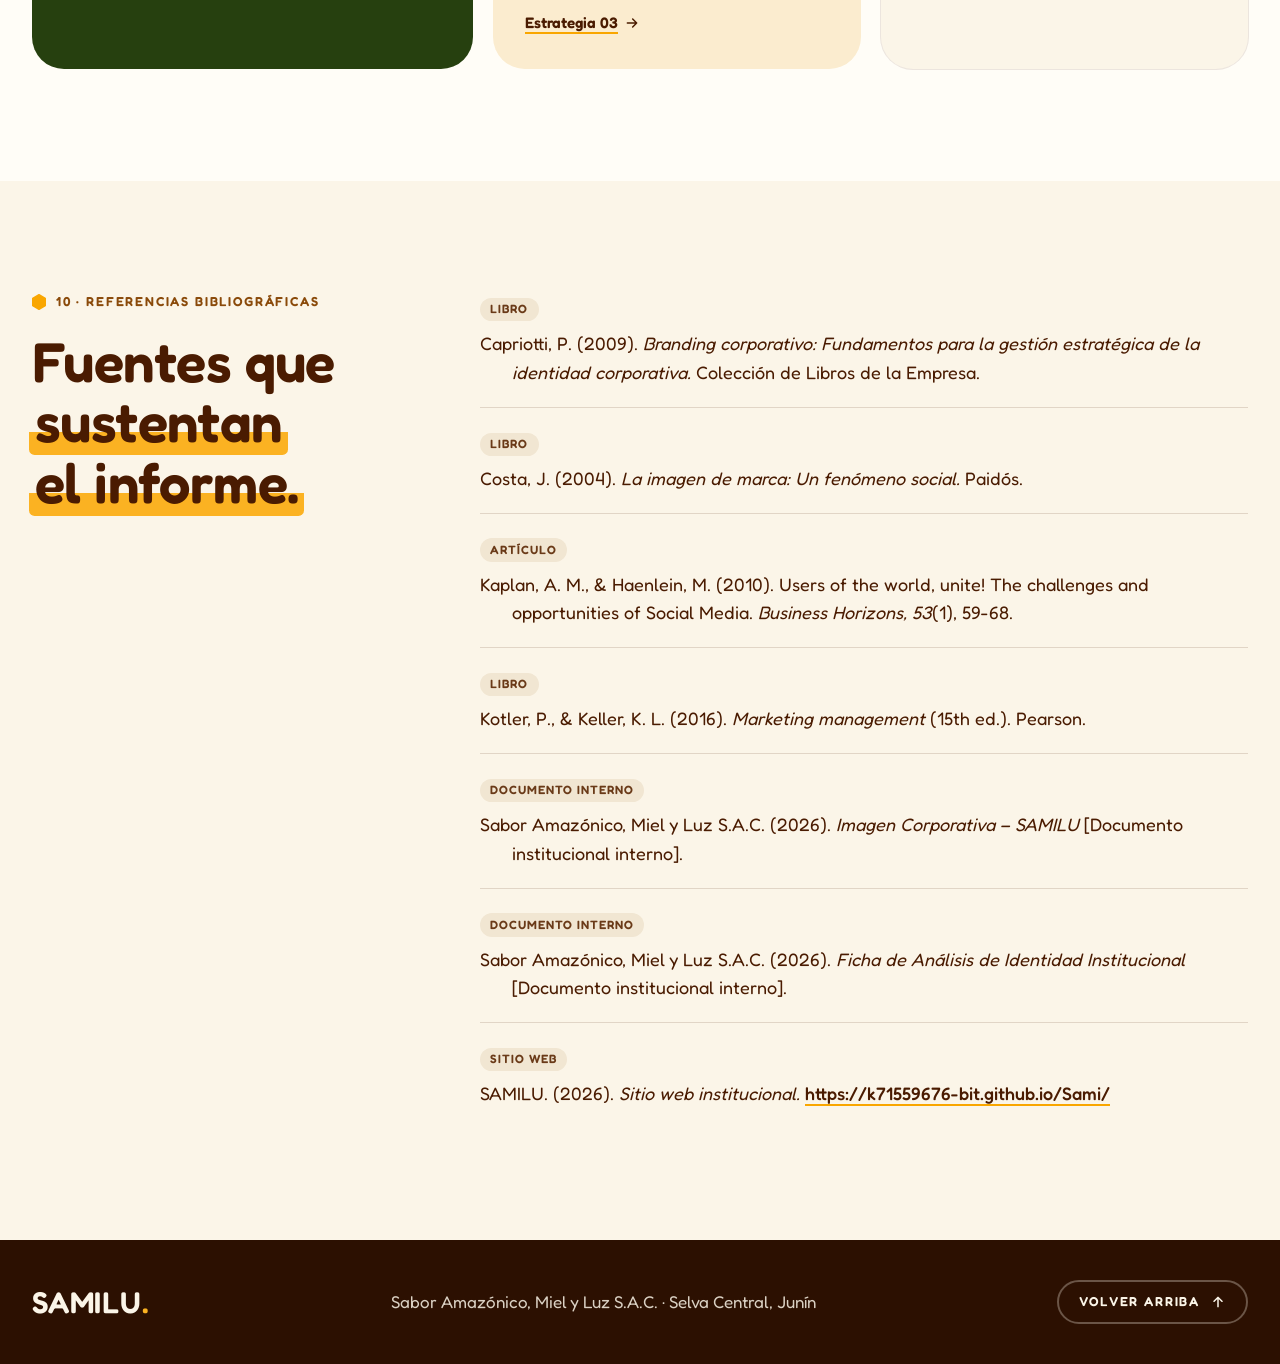
==== commit e0ace77b: "Add files via upload" ====
--- a/analisis-imagen.html
+++ b/analisis-imagen.html
@@ -842,7 +842,7 @@
         <div class="question" role="tabpanel" id="encuesta-panel-1" aria-labelledby="encuesta-tab-1" tabindex="0">
           <div class="swap">
             <p class="label">Pregunta 1 de 5 · Productos</p>
-            <h3 class="question__text">¿Qué opina de los productos que ofrece Apiario Caballero?</h3>
+            <h3 class="question__text">¿Qué opina de los productos que ofrece samilu</h3>
             <div class="honeycomb" data-honeycomb></div>
             <table class="freq">
               <caption>Tabla de frecuencias de la pregunta 1</caption>
